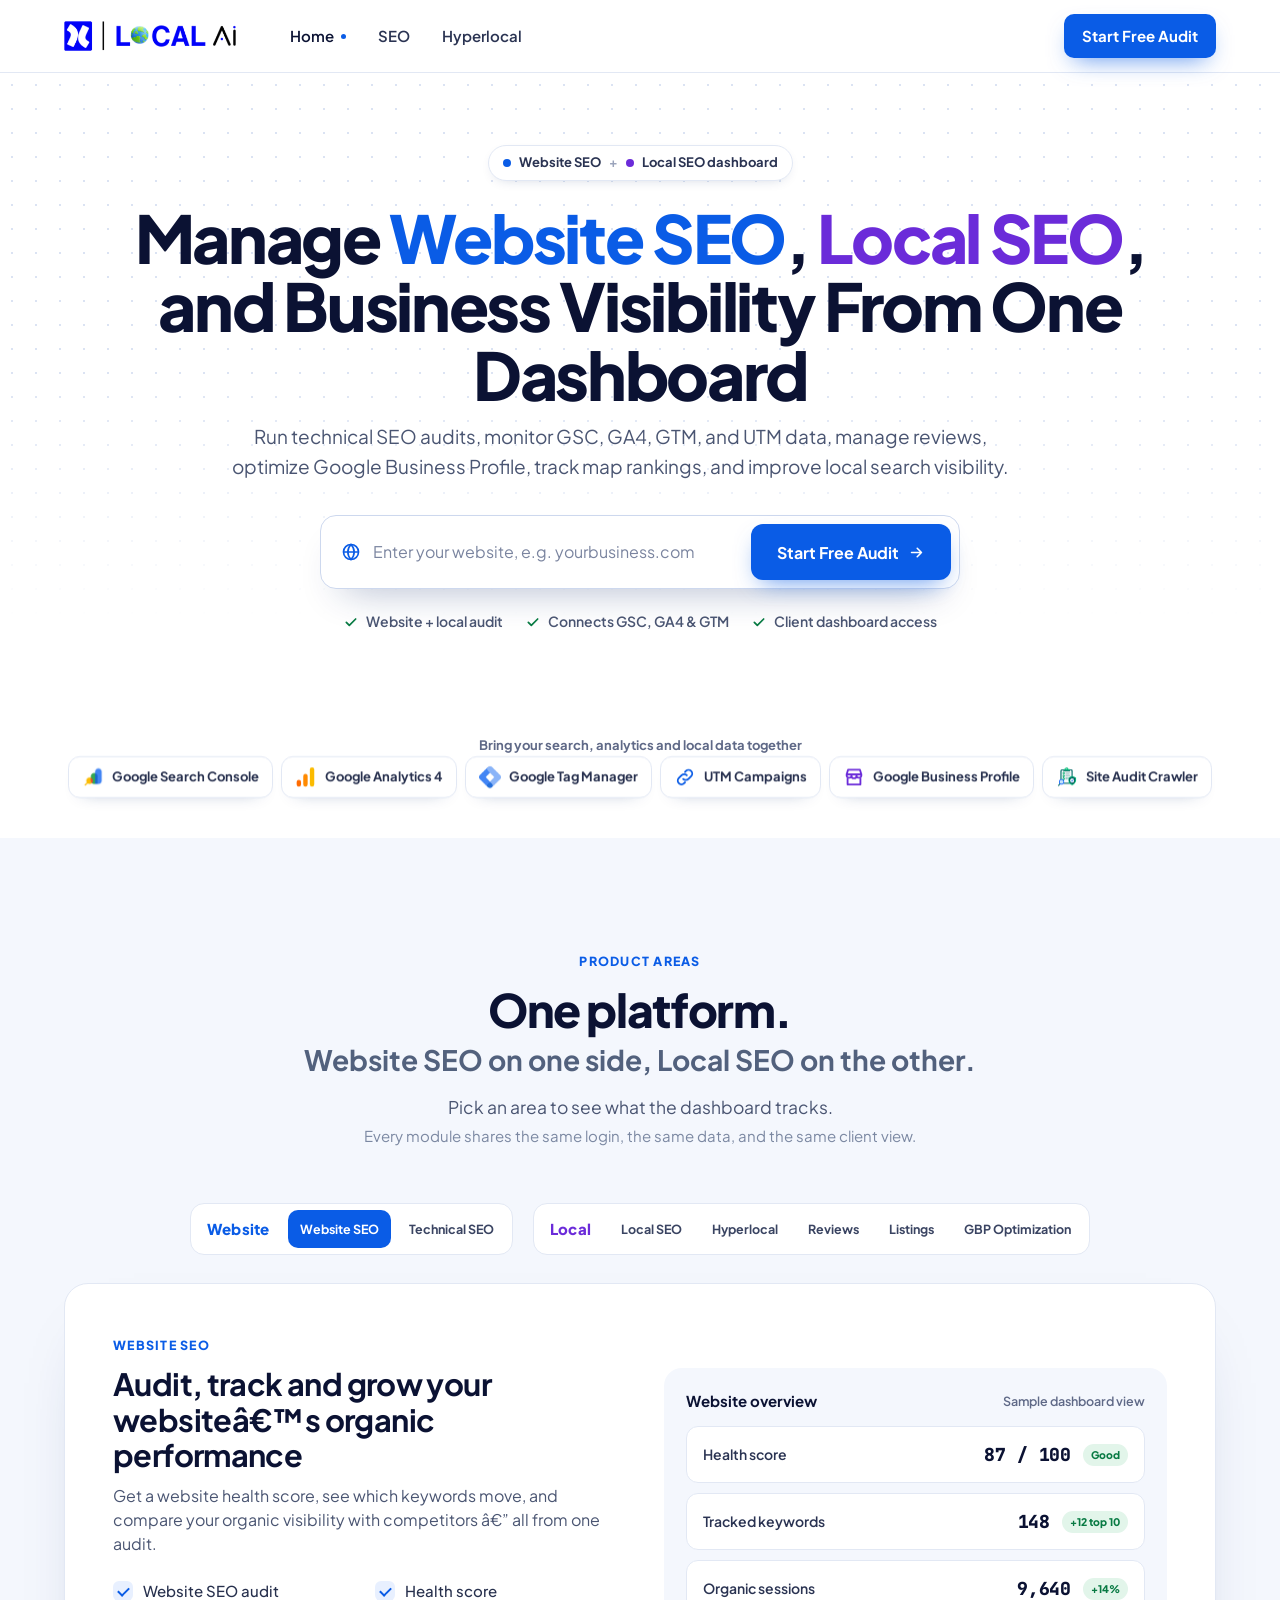
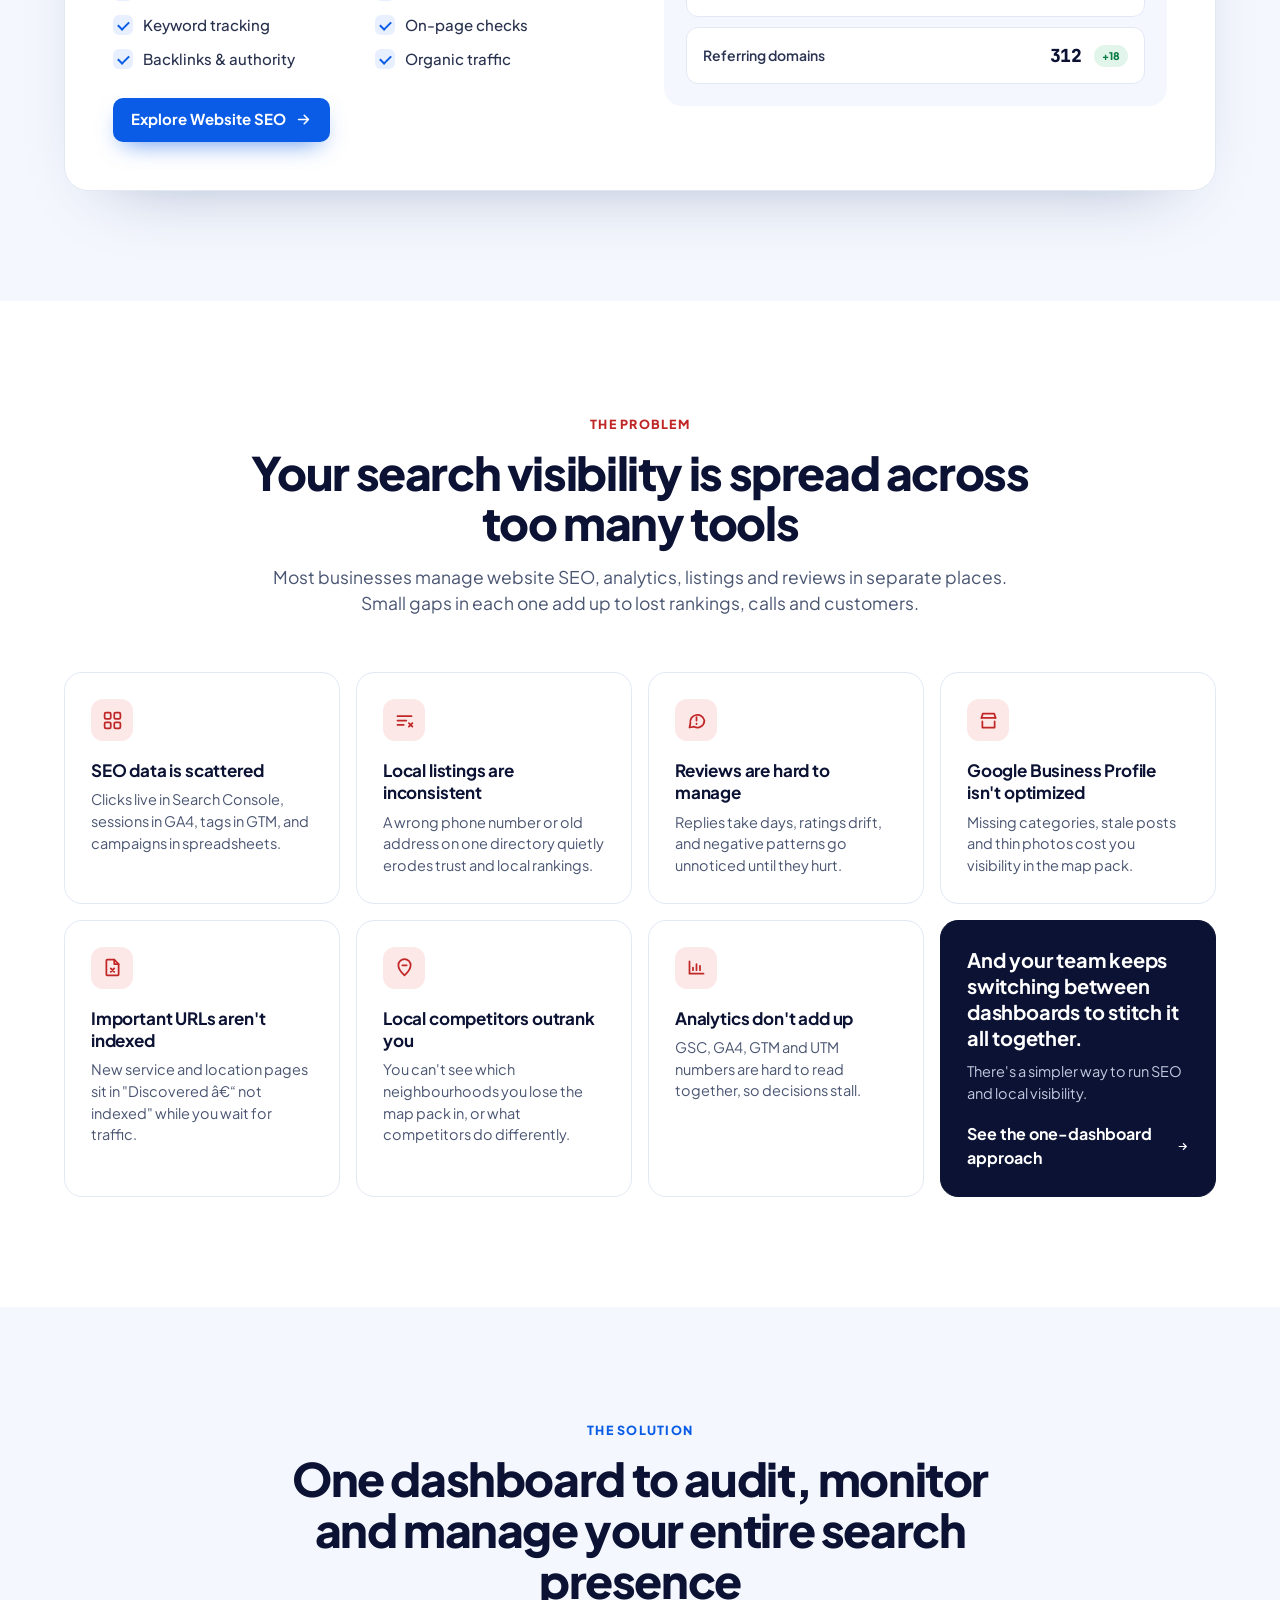
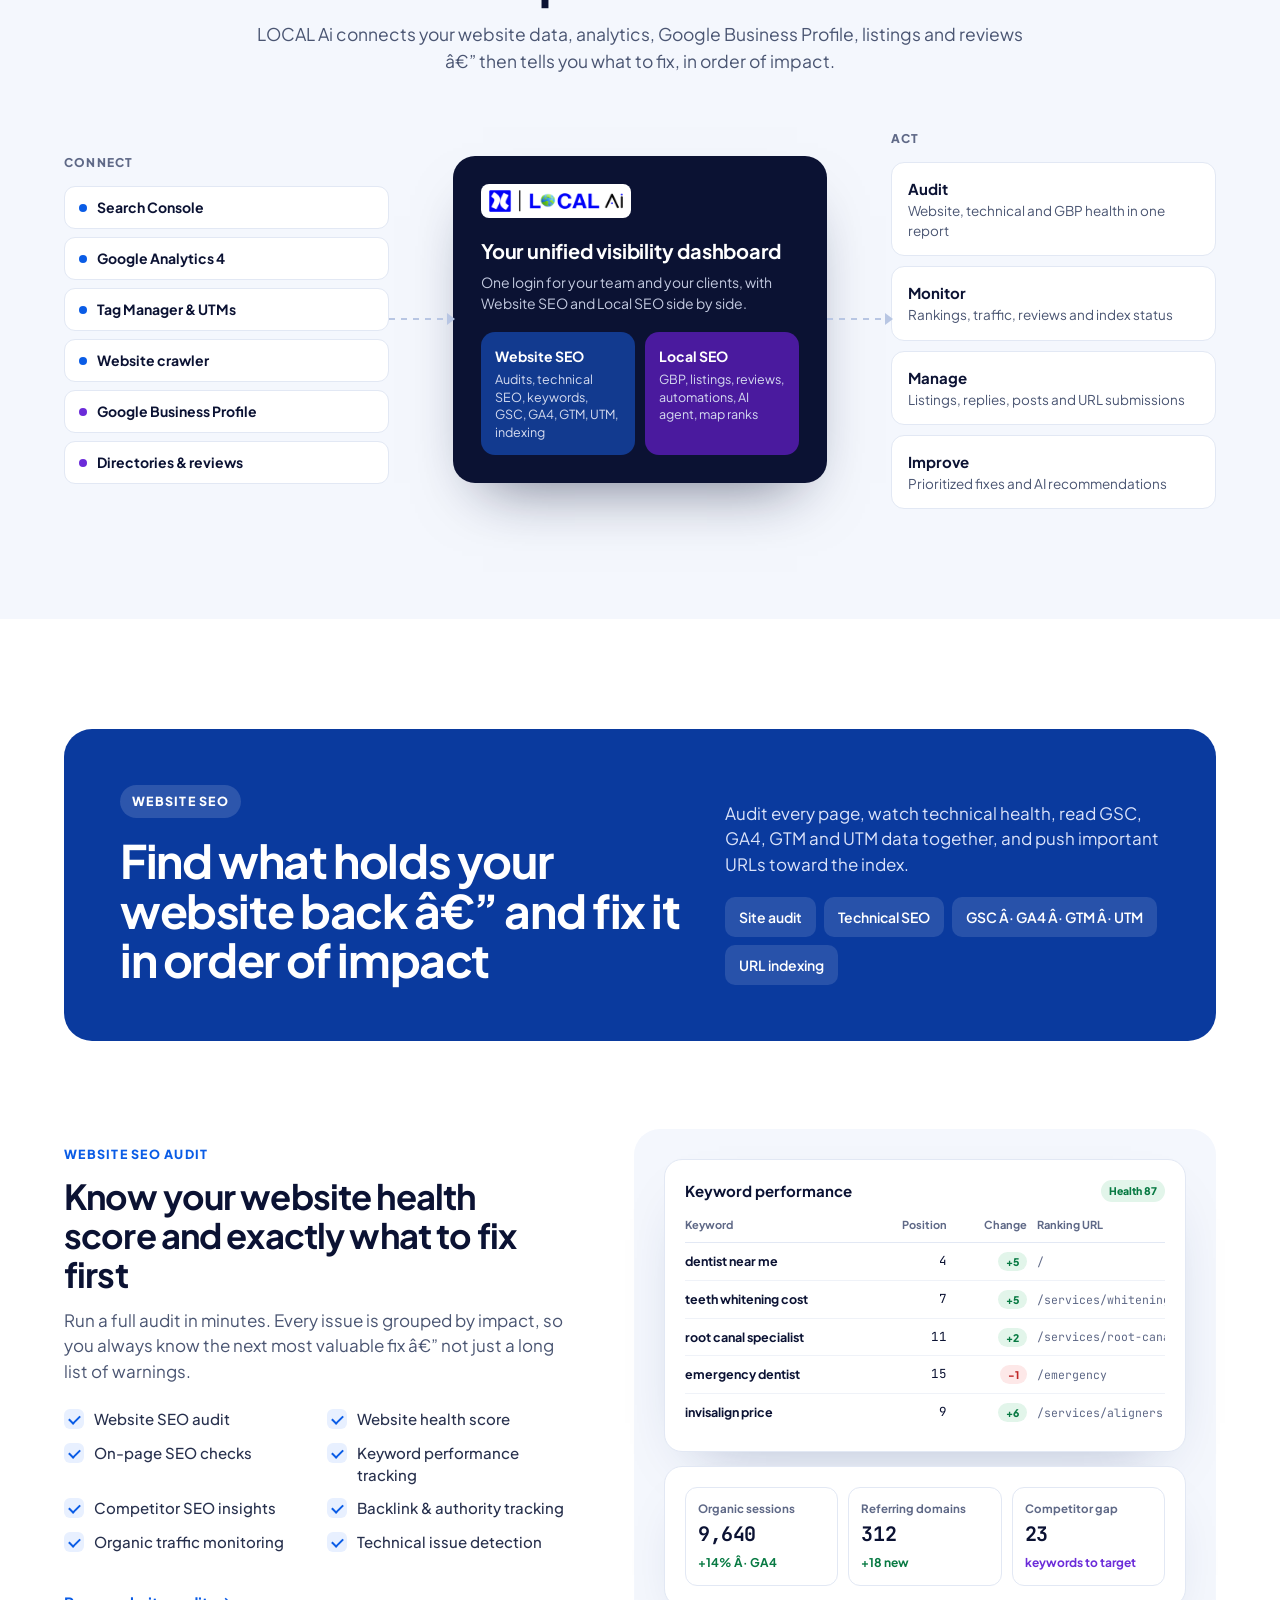
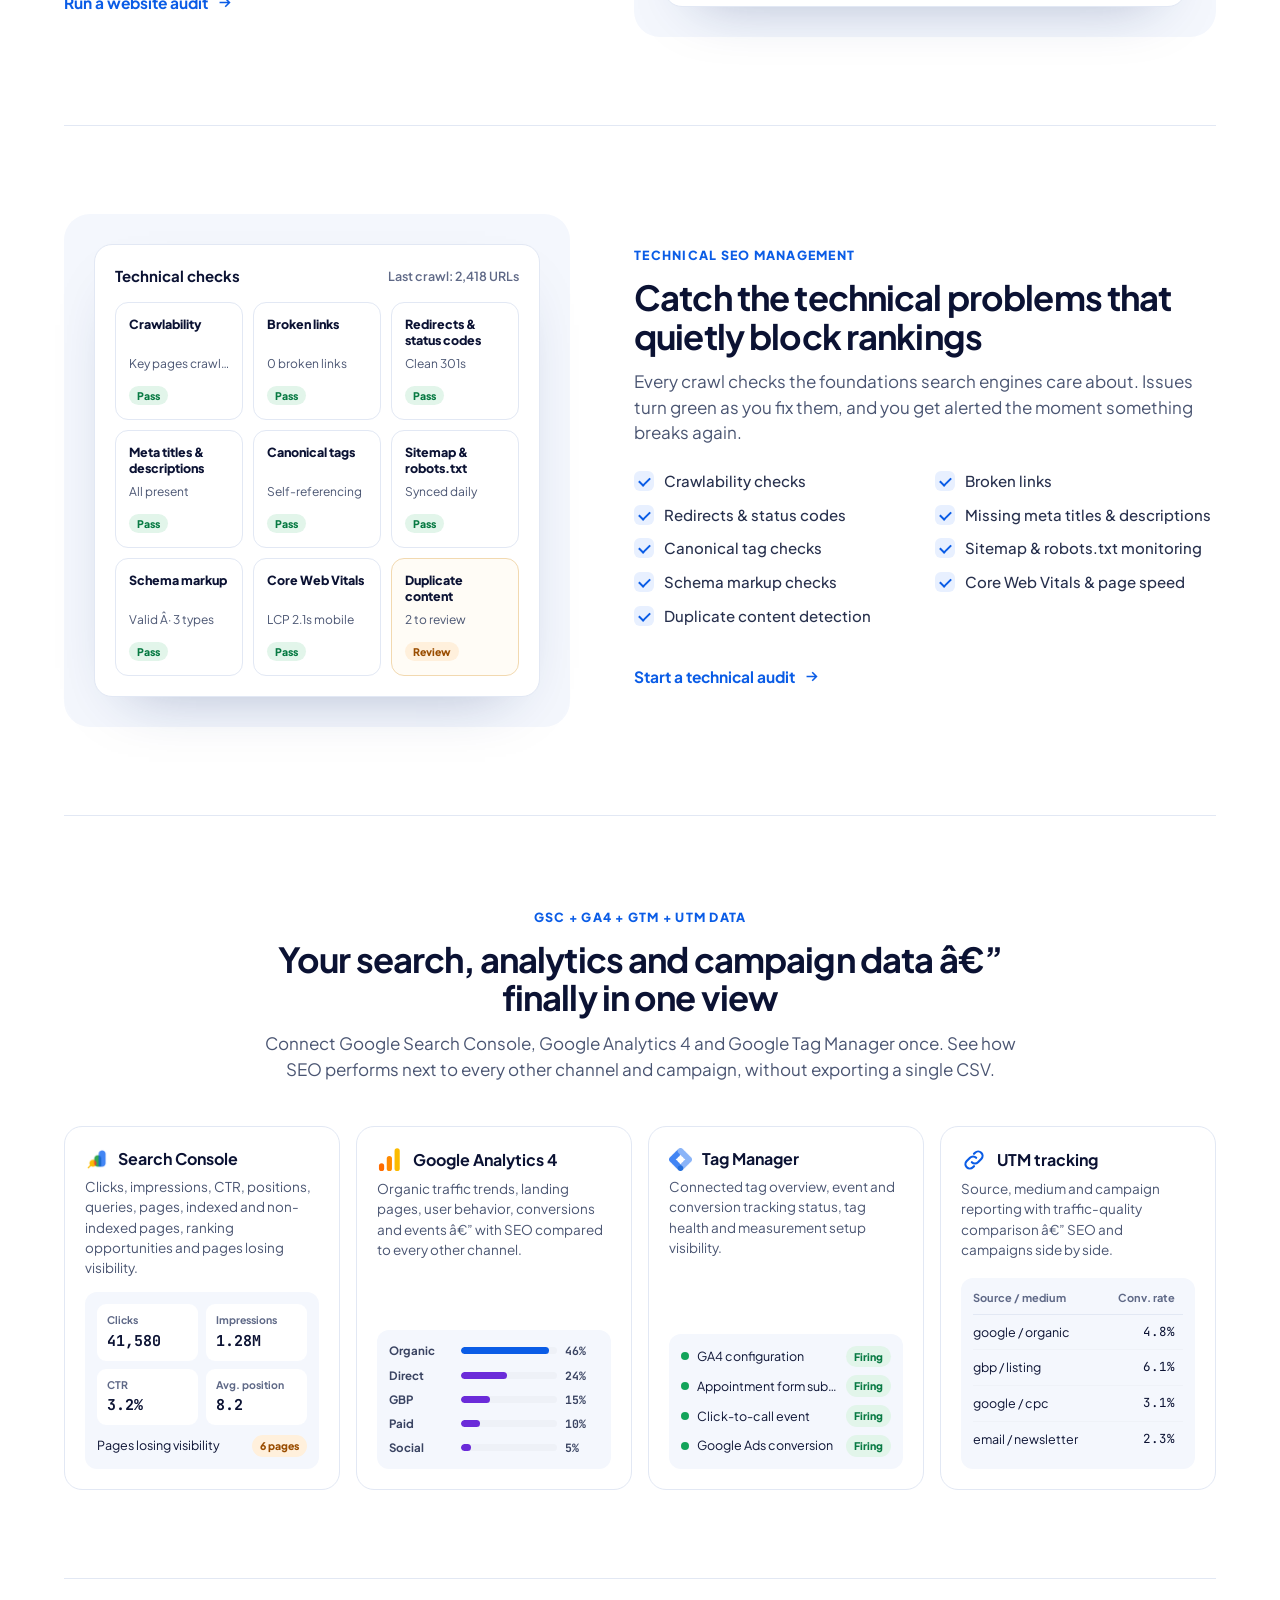
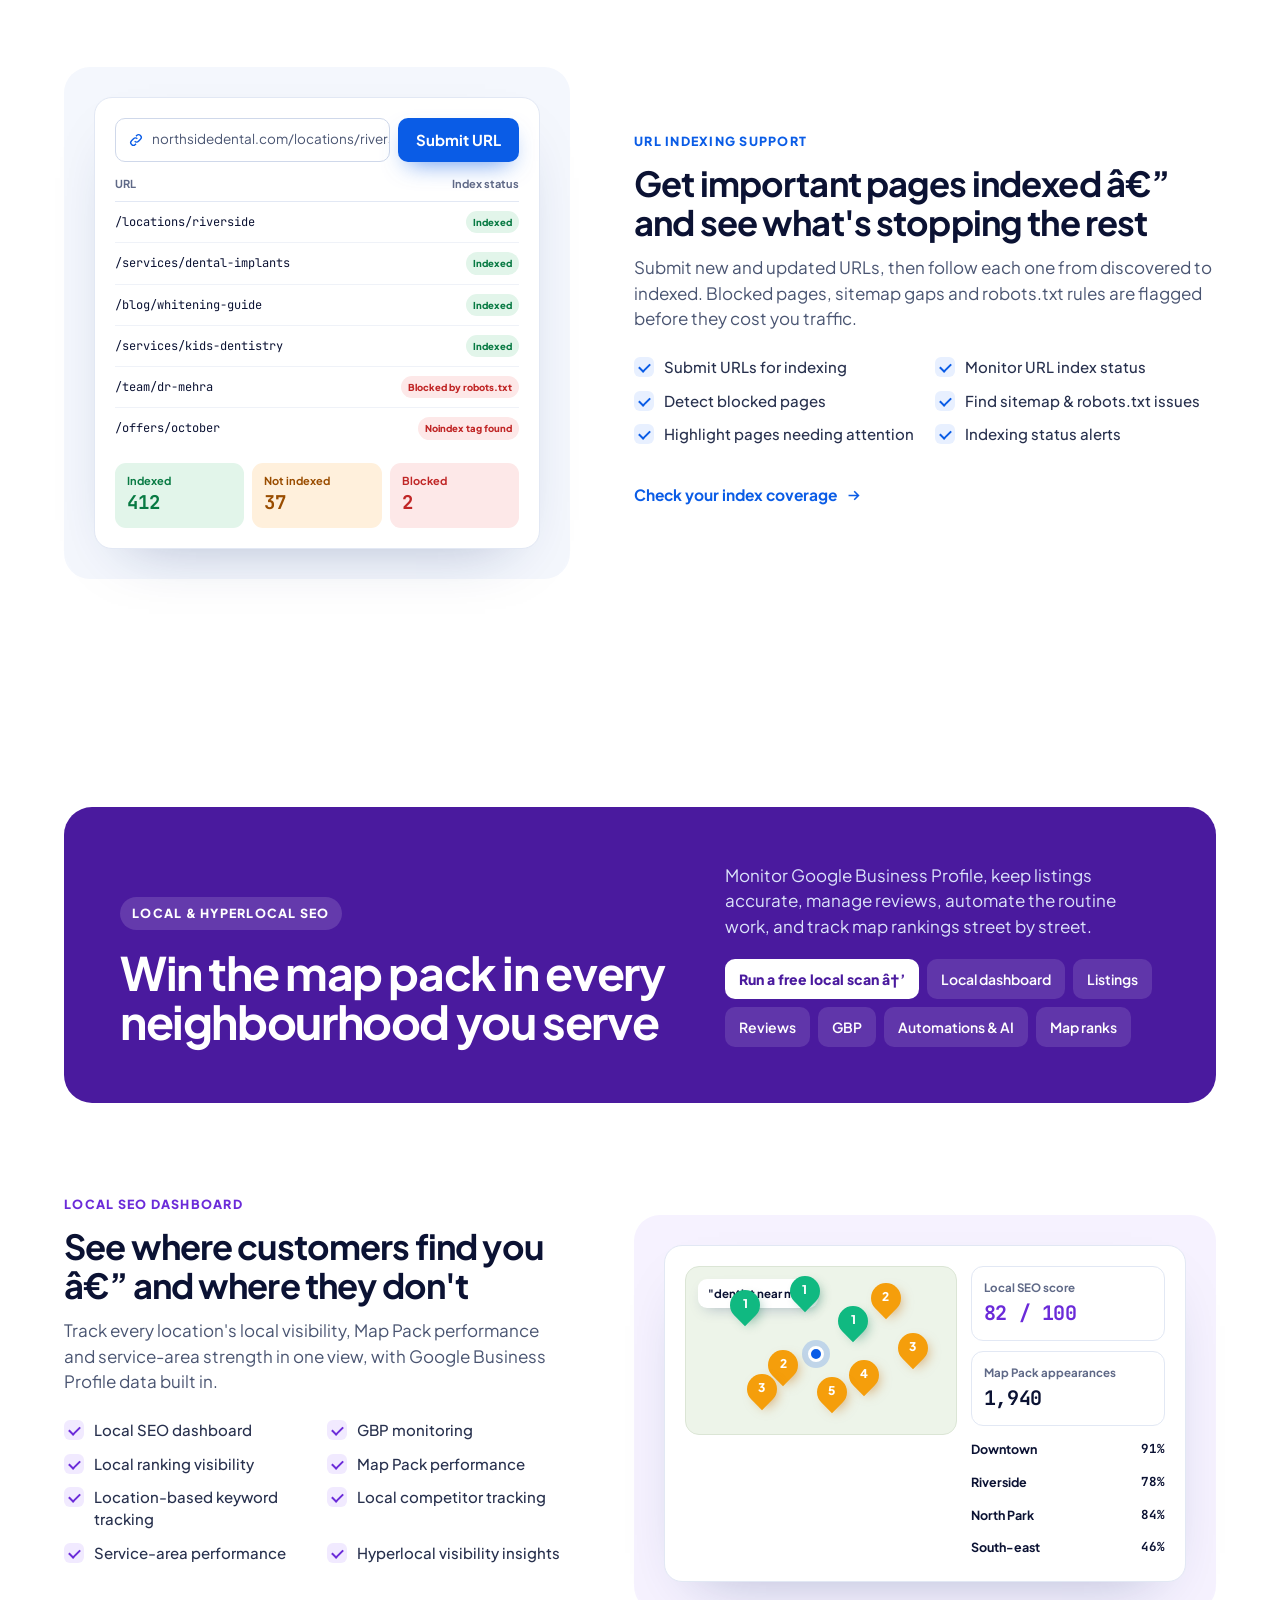
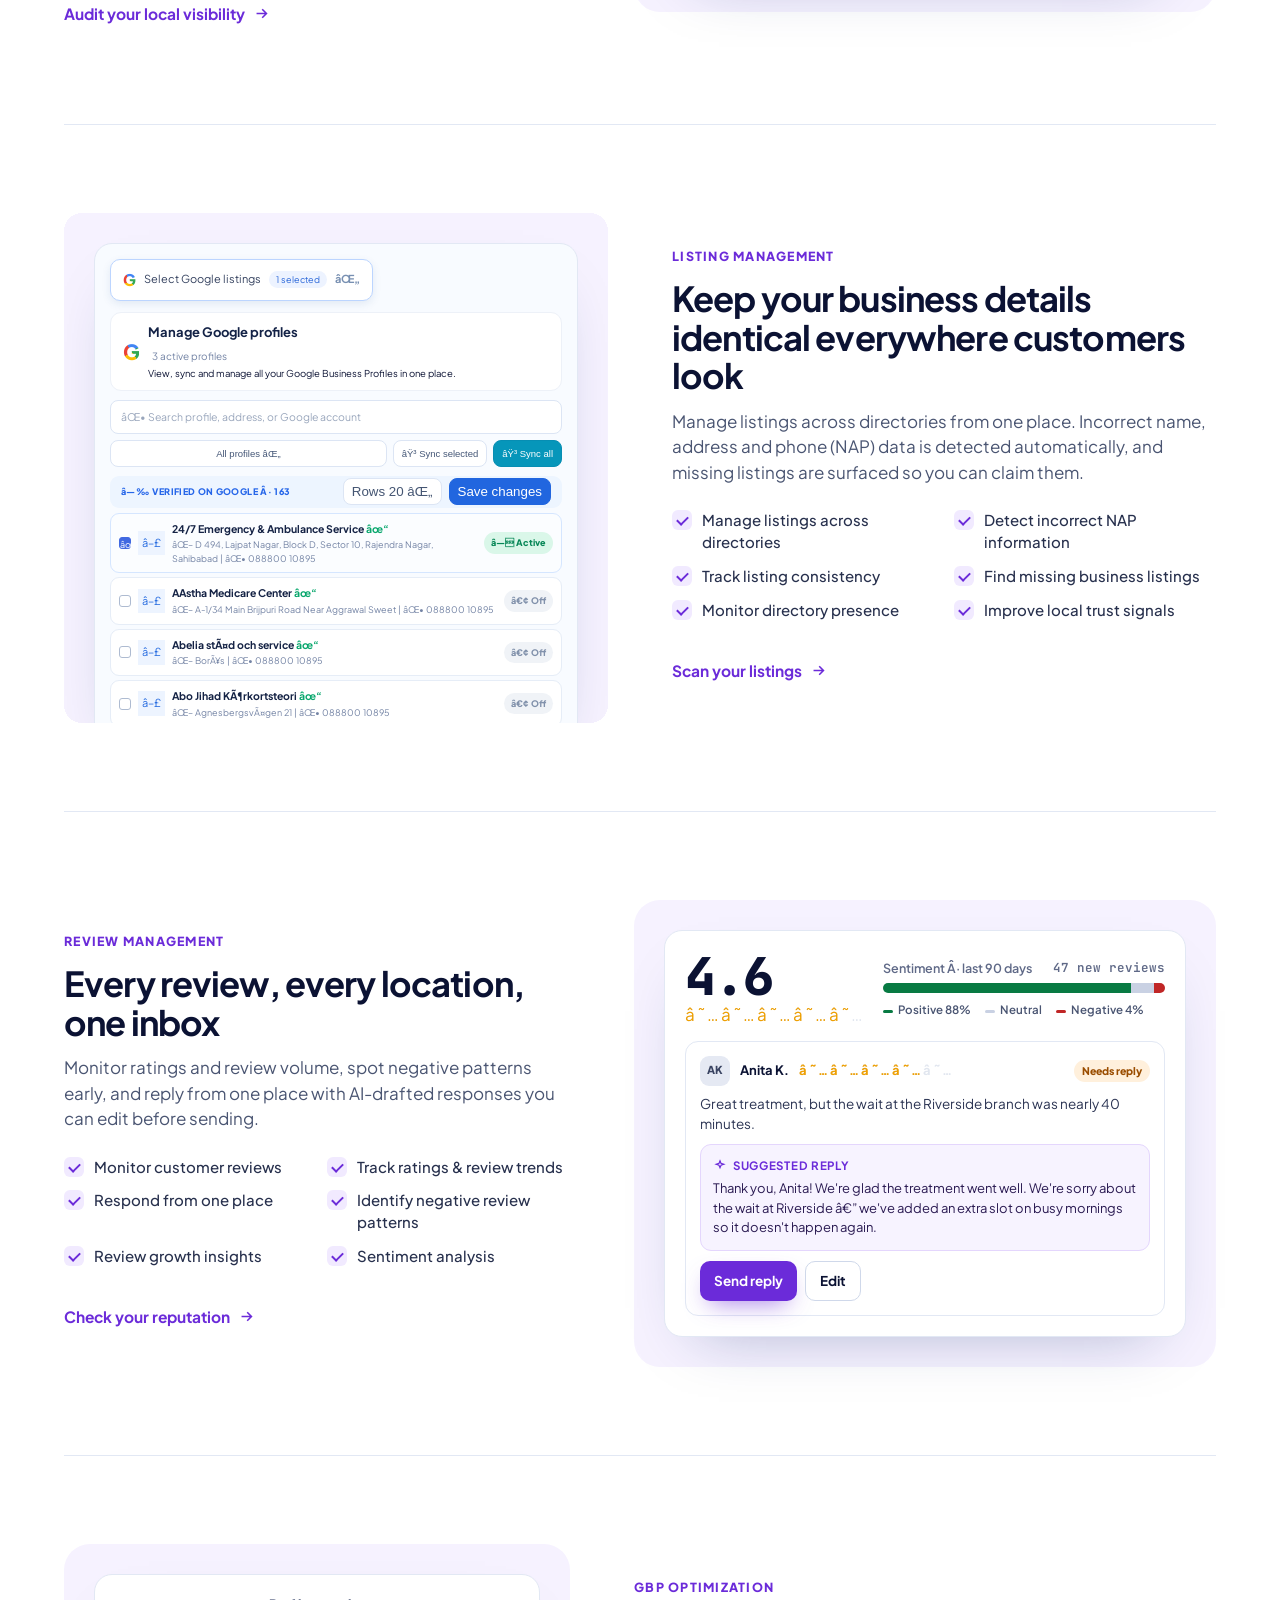
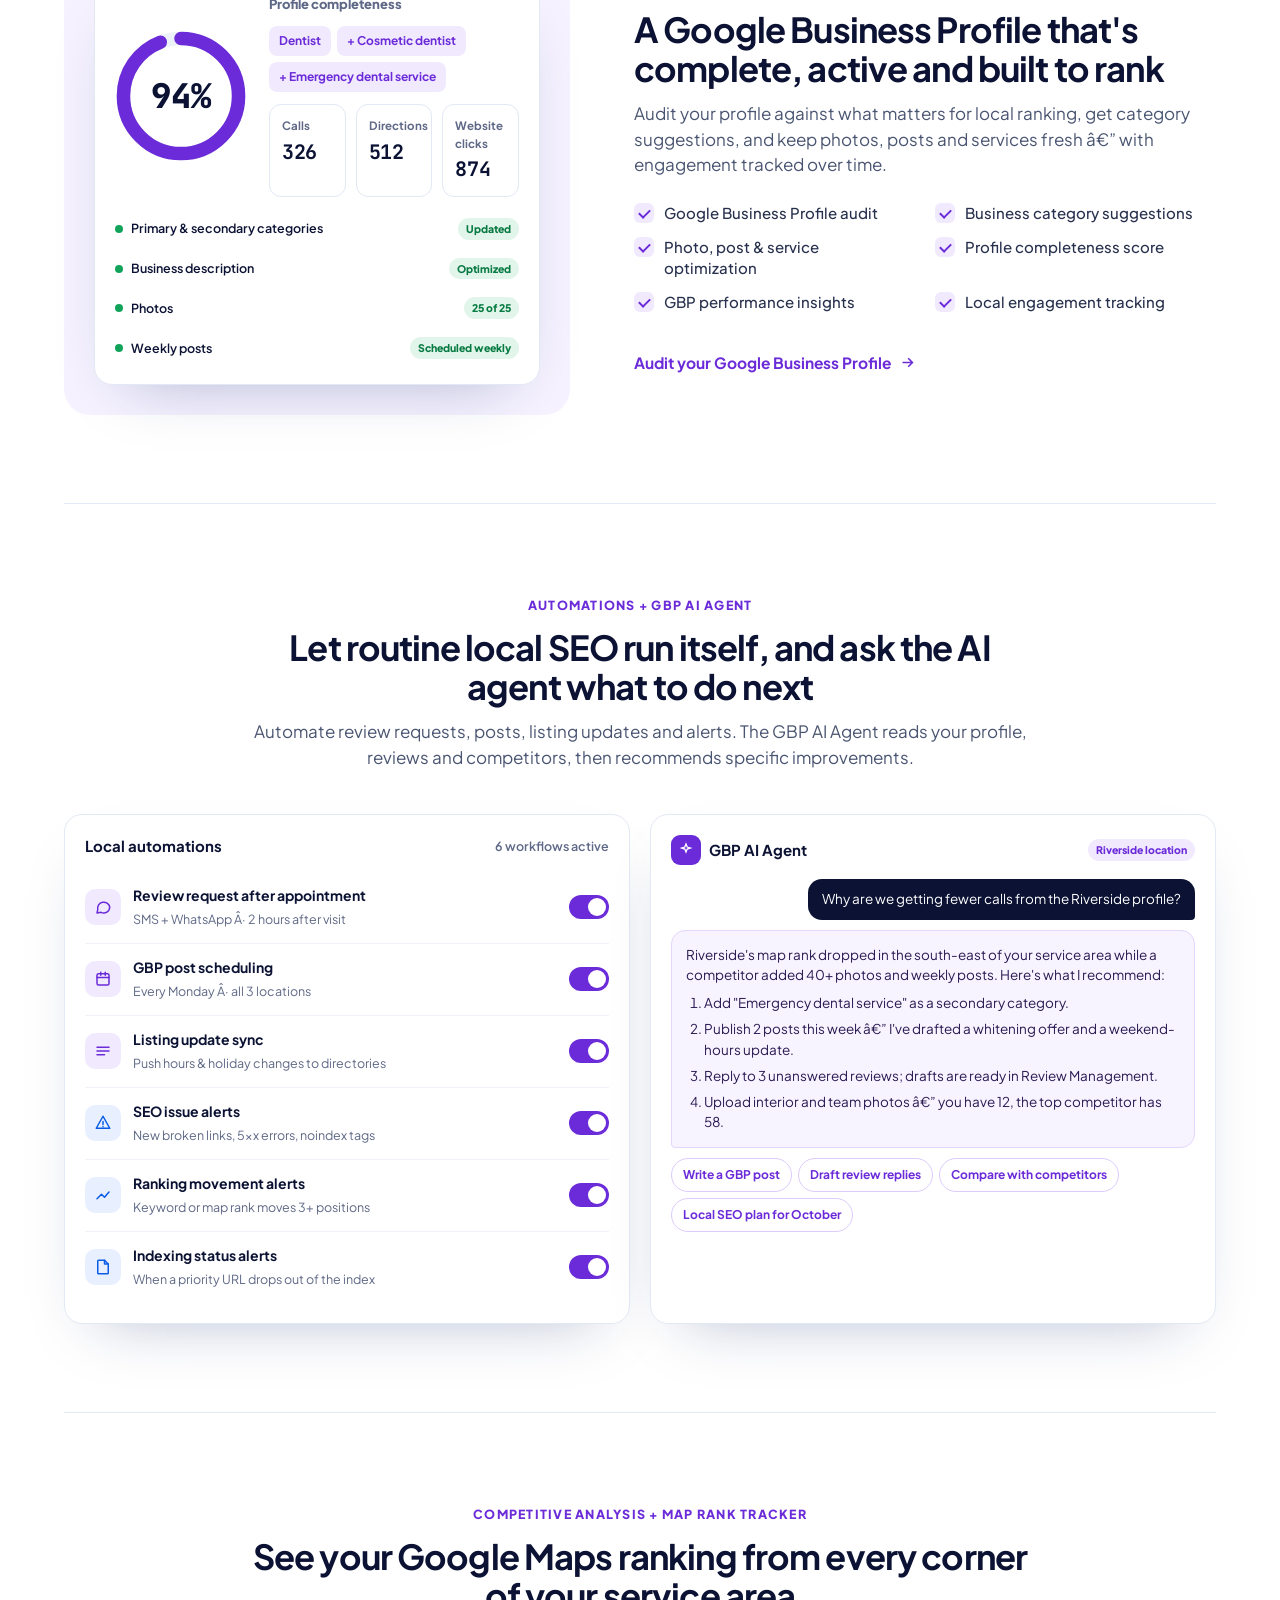
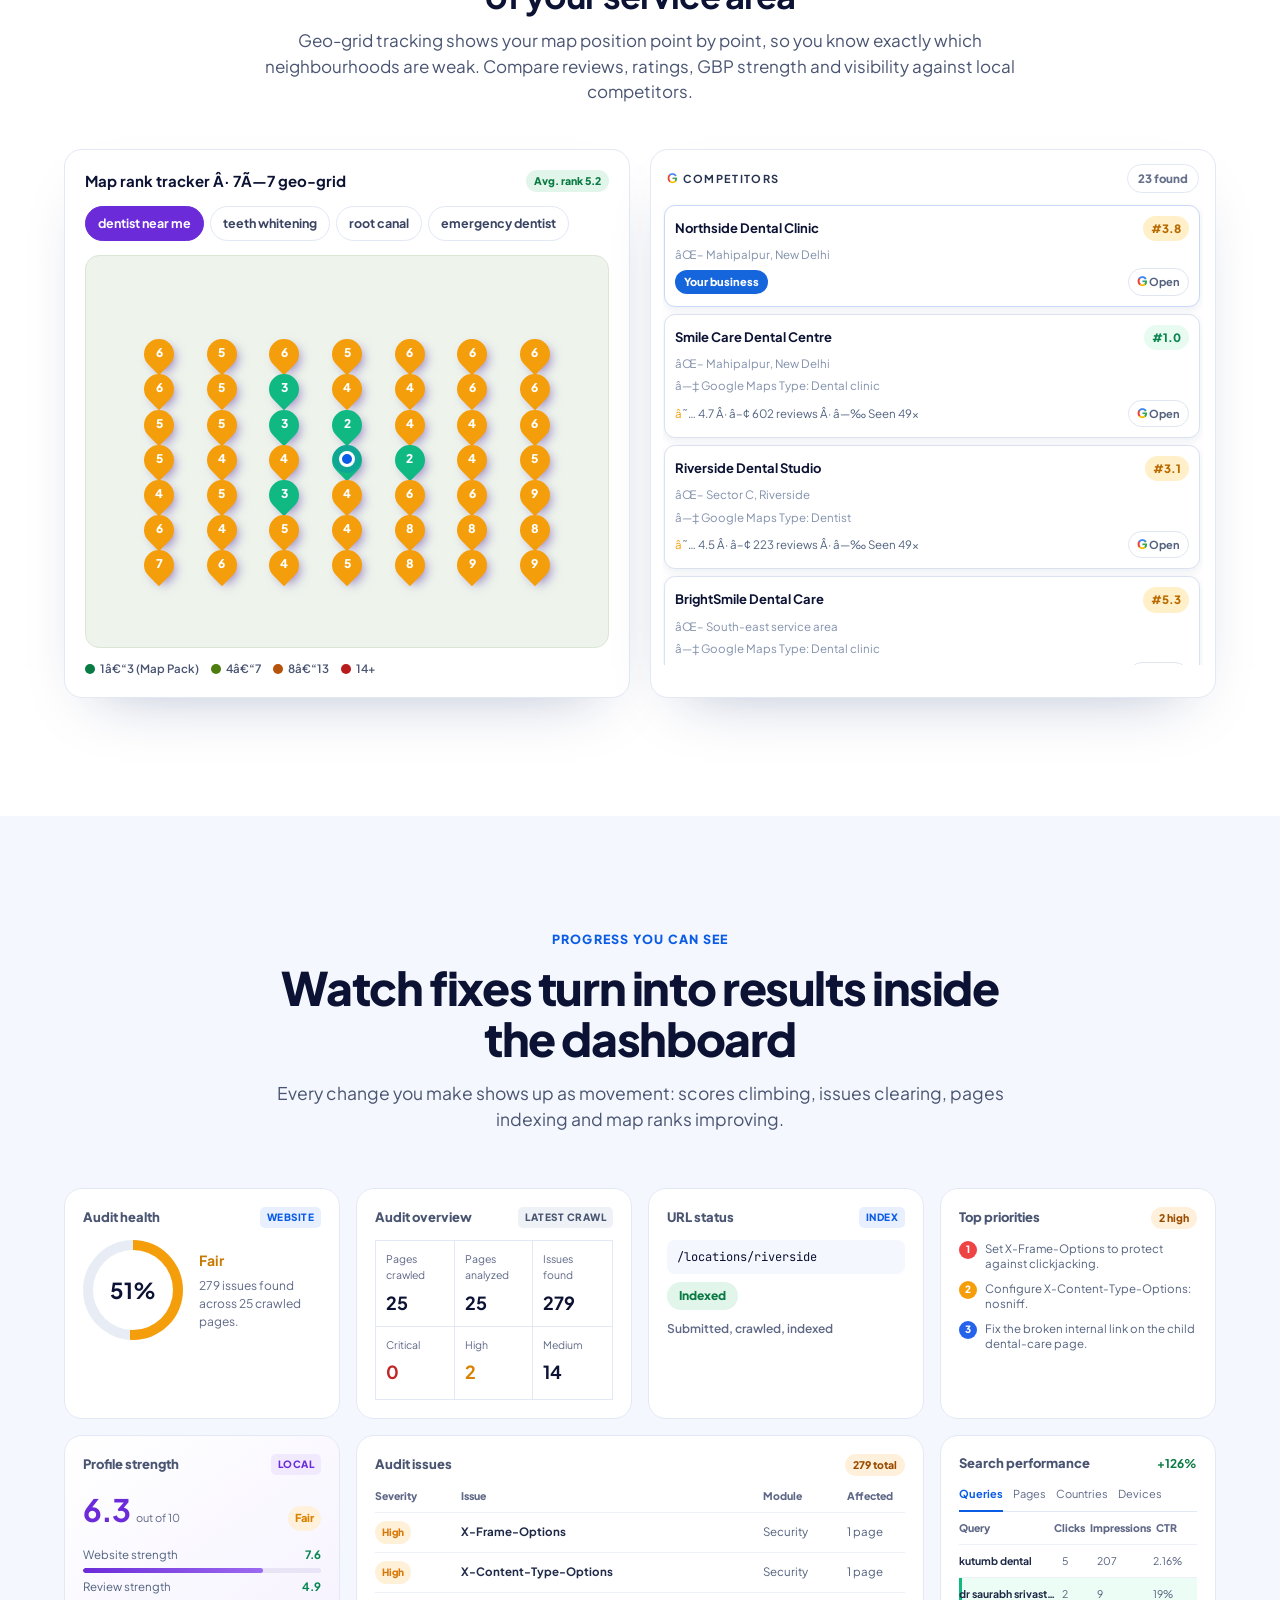
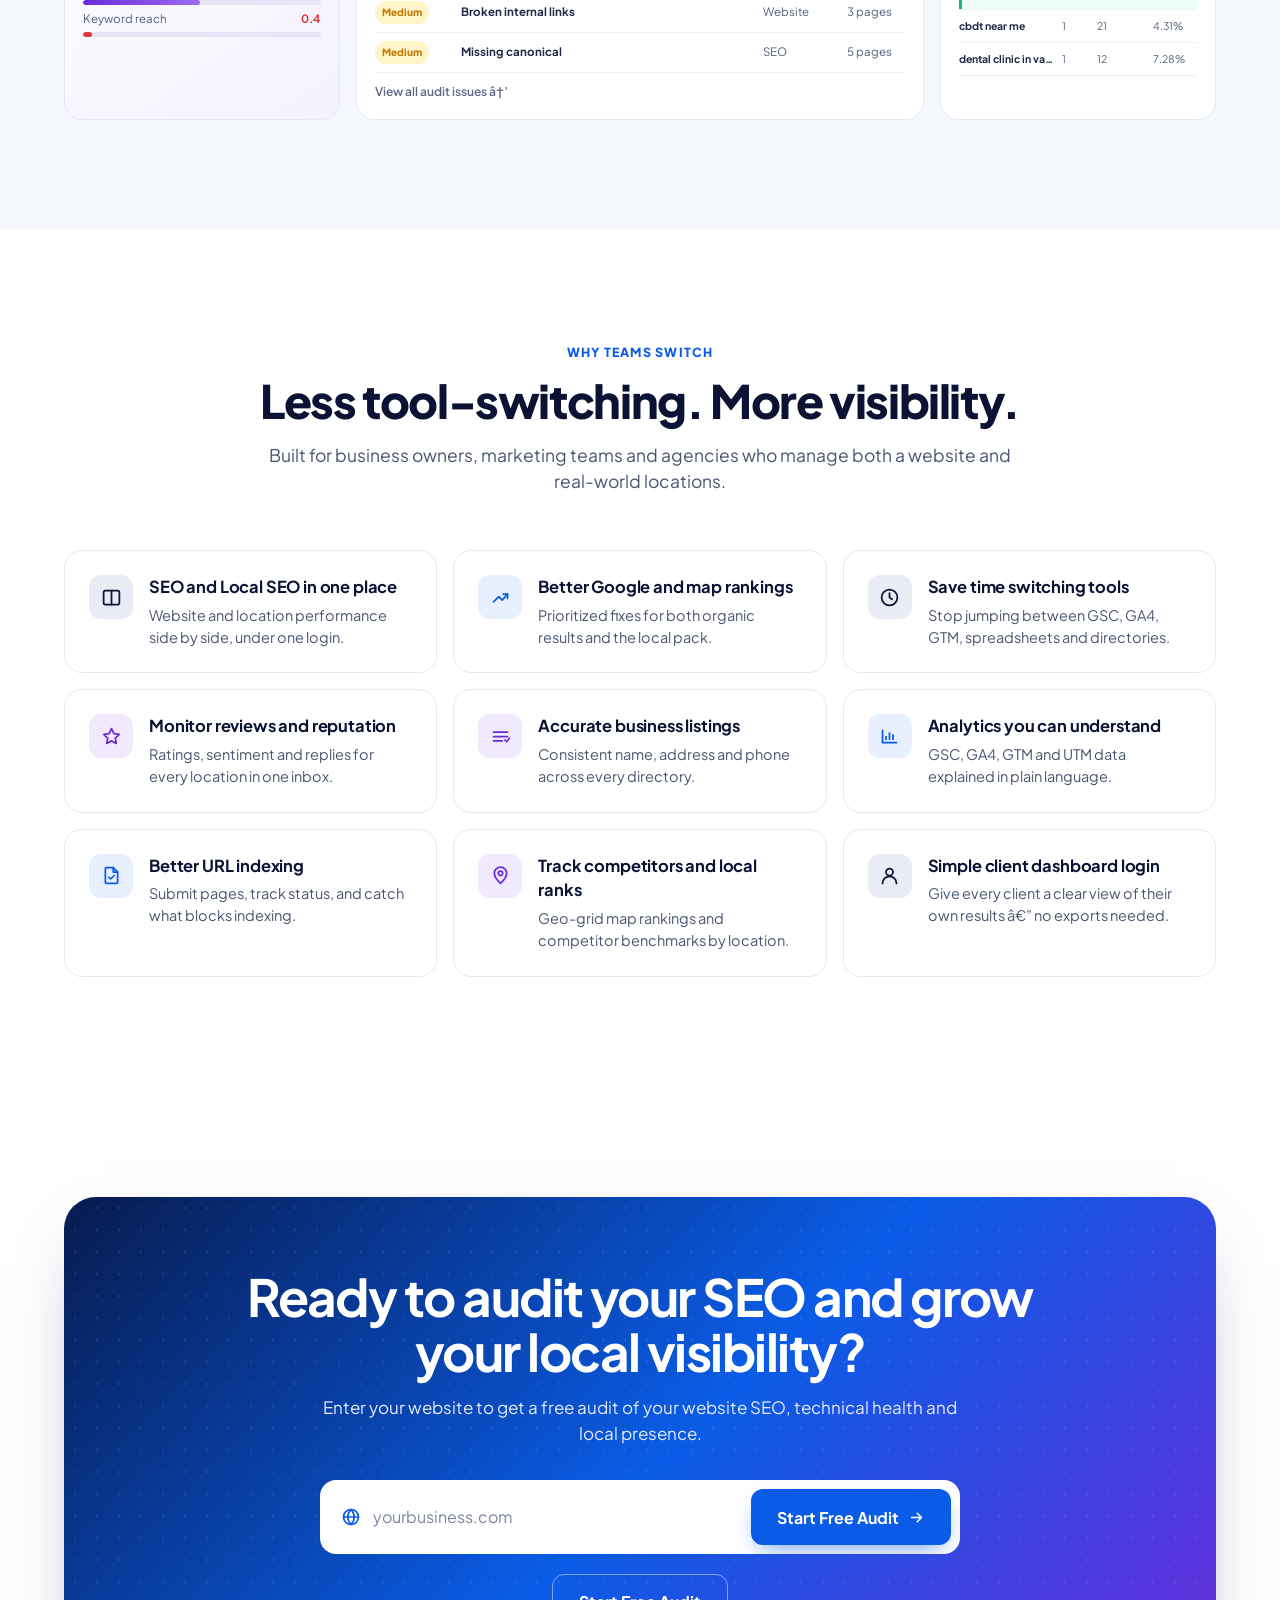
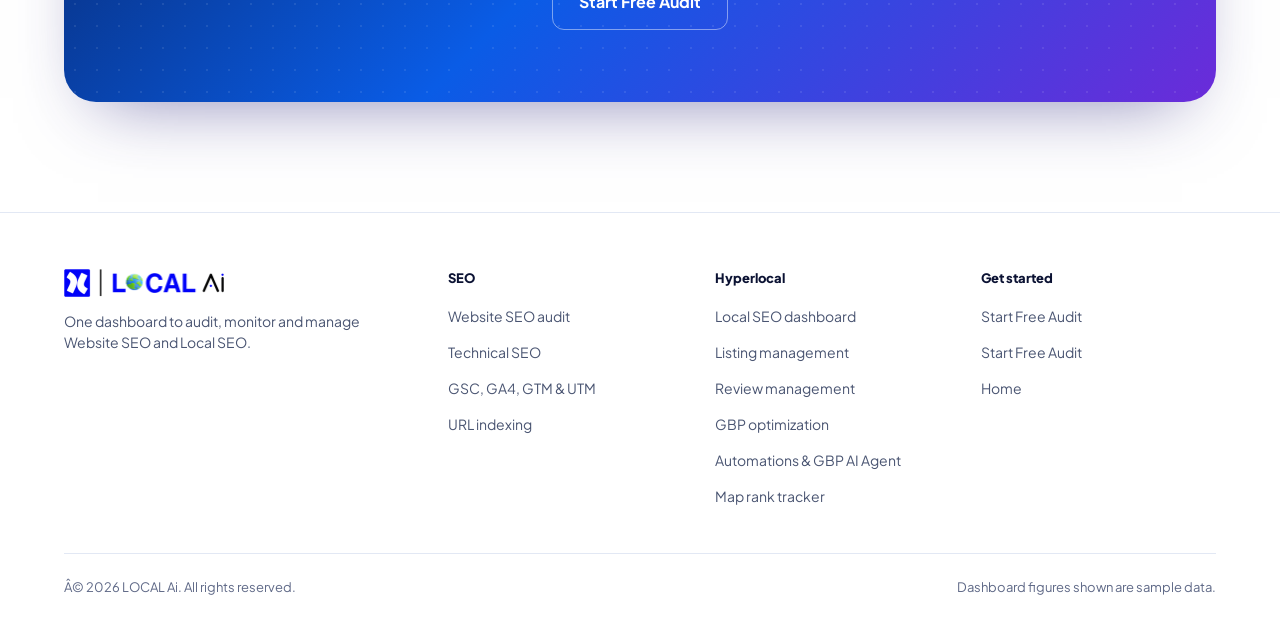
==== index.html @ fd0223b7 "Add Start Free Audit dashboard chooser" ====
<!doctype html>
<html lang="en">
<head>
<meta charset="utf-8">
<meta name="viewport" content="width=device-width, initial-scale=1">
<title>LOCAL Ai â€” Website SEO and Local SEO Dashboard</title>
<link rel="icon" href="assets/local-ai-logo.png">
<link rel="preconnect" href="https://fonts.googleapis.com">
<link rel="stylesheet" href="https://fonts.googleapis.com/css2?family=Plus+Jakarta+Sans:wght@400;500;600;700;800&amp;family=JetBrains+Mono:wght@500;700&amp;display=swap">
<link rel="stylesheet" href="assets/css/index.css">
</head>
<body>
<div id="app"></div>
<noscript>Please enable JavaScript to view this page.</noscript>
<script src="assets/vendor/htm-preact-standalone.umd.js"></script>
<script>
(function () {
  var html = htmPreact.html, render = htmPreact.render;
  class DCLogic extends htmPreact.Component {
    render() { return template(this.renderVals()); }
  }
  function template(v) {
    return html`

<div class="lp">


<header class="hdr">
<div class="wrap nav">
<a href="#home" class="brand" aria-label="LOCAL Ai home"><img src="assets/local-ai-logo.png" alt="LOCAL Ai" width="172" height="29" /></a>
<nav class="links" aria-label="Primary">
<a href="#home" class="nl on">Home</a>
<a href="#seo" class="nl">SEO</a>
<a href="local-seo.html" class="nl">Hyperlocal</a>
</nav>
<div class="act">

<a href="#audit" class="btn pri">Start Free Audit</a>
</div>
</div>
</header>


<section id="home" class="hero">
<div class="wrap">
<div class="htop">
<span class="eyebrow"><span class="d b"></span>Website SEO<span style="color: #9aa3bb">+</span><span class="d p"></span>Local SEO dashboard</span>
<h1>Manage <span class="tb">Website SEO</span>, <span class="tp">Local SEO</span>, and Business Visibility From One Dashboard</h1>
<p class="sub">Run technical SEO audits, monitor GSC, GA4, GTM, and UTM data, manage reviews,<br />optimize Google Business Profile, track map rankings, and improve local search visibility.</p>
<form id="audit" class="audit" onSubmit=${v.submitAudit}>
<label class="field"><svg viewBox="0 0 24 24" aria-hidden="true"><circle cx="12" cy="12" r="9"></circle><path d="M3 12h18M12 3c2.5 2.6 3.8 5.6 3.8 9s-1.3 6.4-3.8 9c-2.5-2.6-3.8-5.6-3.8-9S9.5 5.6 12 3z"></path></svg><span class="sr">Your website URL</span><input type="text" inputmode="url" autocomplete="url" placeholder="Enter your website, e.g. yourbusiness.com" value=${v.url} onInput=${v.onUrl} /></label>
<button type="submit" class="btn pri lg">Start Free Audit<svg viewBox="0 0 24 24" aria-hidden="true"><path d="M5 12h14M13 6l6 6-6 6"></path></svg></button>
</form>
${v.hasMsg ? html`<p class="msg ${v.msgCls}" role="status">${v.msg}</p>` : null}
<div class="hsec">

<span class="tick"><svg viewBox="0 0 24 24" aria-hidden="true"><path d="M5 12.5l4.5 4.5L19 7.5"></path></svg>Website + local audit</span>
<span class="tick"><svg viewBox="0 0 24 24" aria-hidden="true"><path d="M5 12.5l4.5 4.5L19 7.5"></path></svg>Connects GSC, GA4 & GTM</span>
<span class="tick"><svg viewBox="0 0 24 24" aria-hidden="true"><path d="M5 12.5l4.5 4.5L19 7.5"></path></svg>Client dashboard access</span>
</div>
</div>


</div>
</section>


<section class="strip" aria-label="Integrations">
<div class="wrap">
<p class="stlbl">Bring your search, analytics and local data together</p>
<div class="logos">
<span class="lg-i"><img class="source-icon gsc-icon" src="assets/gsc-icon.png" alt="" aria-hidden="true" />Google Search Console</span>
<span class="lg-i"><svg viewBox="0 0 40 40" aria-hidden="true"><rect x="3" y="25" width="8" height="12" rx="4" fill="#ff6b00"></rect><rect x="15" y="14" width="8" height="23" rx="4" fill="#ff8a00"></rect><rect x="27" y="2" width="8" height="35" rx="4" fill="#fbbb00"></rect></svg>Google Analytics 4</span>
<span class="lg-i"><img class="source-icon gtm-source" src="assets/gtmlogo.jpg" alt="" aria-hidden="true" />Google Tag Manager</span>
<span class="lg-i"><svg viewBox="0 0 24 24" aria-hidden="true" style="stroke: #0a5ce6; fill: none; stroke-width: 2; stroke-linecap: round"><path d="M10 14a4 4 0 005.7 0l3-3a4 4 0 00-5.7-5.7l-1 1"></path><path d="M14 10a4 4 0 00-5.7 0l-3 3a4 4 0 005.7 5.7l1-1"></path></svg>UTM Campaigns</span>
<span class="lg-i"><svg viewBox="0 0 24 24" aria-hidden="true" style="stroke: #6b2bd9; fill: none; stroke-width: 2; stroke-linejoin: round"><path d="M4 9l1.5-5h13L20 9"></path><path d="M4 9h16v1.5a2.7 2.7 0 01-5.3 0 2.7 2.7 0 01-5.4 0A2.7 2.7 0 014 10.5z"></path><path d="M5 13v7h14v-7"></path></svg>Google Business Profile</span>
<span class="lg-i"><img class="source-icon audit-source" src="assets/internal-audit-icon.png" alt="" aria-hidden="true" />Site Audit Crawler</span>
</div>
</div>
</section>


<section class="sec alt" id="product">
<div class="wrap">
<div class="sh rv">
<span class="kick">Product areas</span>
<h2>One platform.</h2>
<h3>Website SEO on one side, Local SEO on the other.</h3>
<p>Pick an area to see what the dashboard tracks.</p>
<p class="platform-note">Every module shares the same login, the same data, and the same client view.</p>
</div>
<div class="tabs" role="tablist" aria-label="Product categories">
<div class="tgroup"><span class="tgl b">Website</span>${(v.tabsWeb || []).map((tb, $index) => html`<button type="button" role="tab" aria-selected=${tb.sel} class="tab ${tb.cls}" onClick=${tb.pick}>${tb.label}</button>`)}</div>
<div class="tgroup"><span class="tgl p">Local</span>${(v.tabsLocal || []).map((tb, $index) => html`<button type="button" role="tab" aria-selected=${tb.sel} class="tab ${tb.cls}" onClick=${tb.pick}>${tb.label}</button>`)}</div>
</div>
<div class="tpanel" role="tabpanel">
<div>
<span class="fk ${v.cur.tone}">${v.cur.group}</span>
<h3>${v.cur.title}</h3>
<p>${v.cur.desc}</p>
<ul class="fl ${v.cur.tone}">${(v.cur.bullets || []).map((bl, $index) => html`<li>${bl}</li>`)}</ul>
<a href=${v.cur.href} class="btn ${v.cur.btn}">${v.cur.cta}<svg viewBox="0 0 24 24" aria-hidden="true"><path d="M5 12h14M13 6l6 6-6 6"></path></svg></a>
</div>
<div class="tcard ${v.cur.tone}">
<div class="vh"><b>${v.cur.cardTitle}</b><small>Sample dashboard view</small></div>
${(v.cur.rows || []).map((r, $index) => html`<div class="trow"><span class="lbl">${r.label}</span><span class="val mono">${r.val}</span><span class="st ${r.cls}">${r.badge}</span></div>`)}
</div>
</div>
</div>
</section>


<section class="sec" id="problems">
<div class="wrap">
<div class="sh rv">
<span class="kick r">The problem</span>
<h2>Your search visibility is spread across too many tools</h2>
<p>Most businesses manage website SEO, analytics, listings and reviews in separate places. Small gaps in each one add up to lost rankings, calls and customers.</p>
</div>
<div class="pgrid">
<div class="pc rv"><div class="pi"><svg viewBox="0 0 24 24"><rect x="3" y="3" width="7" height="7" rx="1.5"></rect><rect x="14" y="3" width="7" height="7" rx="1.5"></rect><rect x="3" y="14" width="7" height="7" rx="1.5"></rect><rect x="14" y="14" width="7" height="7" rx="1.5"></rect></svg></div><h4>SEO data is scattered</h4><p>Clicks live in Search Console, sessions in GA4, tags in GTM, and campaigns in spreadsheets.</p></div>
<div class="pc rv"><div class="pi"><svg viewBox="0 0 24 24"><path d="M4 7h16M4 12h10M4 17h7"></path><path d="M17 15l4 4M21 15l-4 4"></path></svg></div><h4>Local listings are inconsistent</h4><p>A wrong phone number or old address on one directory quietly erodes trust and local rankings.</p></div>
<div class="pc rv"><div class="pi"><svg viewBox="0 0 24 24"><path d="M21 12a8 8 0 01-11.6 7.1L4 20l1-4.6A8 8 0 1121 12z"></path><path d="M12 8v4M12 15.5v.5"></path></svg></div><h4>Reviews are hard to manage</h4><p>Replies take days, ratings drift, and negative patterns go unnoticed until they hurt.</p></div>
<div class="pc rv"><div class="pi"><svg viewBox="0 0 24 24"><path d="M4 9l1.5-5h13L20 9"></path><path d="M5 13v7h14v-7"></path><path d="M4 9h16"></path></svg></div><h4>Google Business Profile isn't optimized</h4><p>Missing categories, stale posts and thin photos cost you visibility in the map pack.</p></div>
<div class="pc rv"><div class="pi"><svg viewBox="0 0 24 24"><path d="M14 3H6a1 1 0 00-1 1v16a1 1 0 001 1h12a1 1 0 001-1V8z"></path><path d="M14 3v5h5M10 13l4 4M14 13l-4 4"></path></svg></div><h4>Important URLs aren't indexed</h4><p>New service and location pages sit in "Discovered â€“ not indexed" while you wait for traffic.</p></div>
<div class="pc rv"><div class="pi"><svg viewBox="0 0 24 24"><path d="M12 21s-7-6.2-7-11.5A7 7 0 0119 9.5C19 14.8 12 21 12 21z"></path><path d="M9.5 9.5h5"></path></svg></div><h4>Local competitors outrank you</h4><p>You can't see which neighbourhoods you lose the map pack in, or what competitors do differently.</p></div>
<div class="pc rv"><div class="pi"><svg viewBox="0 0 24 24"><path d="M4 19V5M4 19h16"></path><path d="M8 15v-3M12 15V8M16 15v-5"></path></svg></div><h4>Analytics don't add up</h4><p>GSC, GA4, GTM and UTM numbers are hard to read together, so decisions stall.</p></div>
<div class="pc dark rv"><div><h4 style="font-size: 20px">And your team keeps switching between dashboards to stitch it all together.</h4><p style="margin-top: 10px">There's a simpler way to run SEO and local visibility.</p></div><a href="#solution">See the one-dashboard approach<svg viewBox="0 0 24 24" aria-hidden="true"><path d="M5 12h14M13 6l6 6-6 6"></path></svg></a></div>
</div>
</div>
</section>


<section class="sec alt" id="solution">
<div class="wrap">
<div class="sh rv">
<span class="kick">The solution</span>
<h2>One dashboard to audit, monitor and manage your entire search presence</h2>
<p>LOCAL Ai connects your website data, analytics, Google Business Profile, listings and reviews â€” then tells you what to fix, in order of impact.</p>
</div>
<div class="sol rv">
<div class="scol">
<h5>Connect</h5>
<div class="chips">
<span class="chip"><span class="cd" style="background: #0a5ce6"></span>Search Console</span>
<span class="chip"><span class="cd" style="background: #0a5ce6"></span>Google Analytics 4</span>
<span class="chip"><span class="cd" style="background: #0a5ce6"></span>Tag Manager & UTMs</span>
<span class="chip"><span class="cd" style="background: #0a5ce6"></span>Website crawler</span>
<span class="chip"><span class="cd" style="background: #6b2bd9"></span>Google Business Profile</span>
<span class="chip"><span class="cd" style="background: #6b2bd9"></span>Directories & reviews</span>
</div>
</div>
<div class="flow" aria-hidden="true"></div>
<div class="hub">
<img src="assets/local-ai-logo.png" alt="LOCAL Ai" width="150" height="26" />
<h4>Your unified visibility dashboard</h4>
<p>One login for your team and your clients, with Website SEO and Local SEO side by side.</p>
<div class="halves">
<div class="half b"><b>Website SEO</b><span>Audits, technical SEO, keywords, GSC, GA4, GTM, UTM, indexing</span></div>
<div class="half p"><b>Local SEO</b><span>GBP, listings, reviews, automations, AI agent, map ranks</span></div>
</div>
</div>
<div class="flow" aria-hidden="true"></div>
<div class="scol">
<h5>Act</h5>
<div class="outs">
<div class="out"><b>Audit</b><span>Website, technical and GBP health in one report</span></div>
<div class="out"><b>Monitor</b><span>Rankings, traffic, reviews and index status</span></div>
<div class="out"><b>Manage</b><span>Listings, replies, posts and URL submissions</span></div>
<div class="out"><b>Improve</b><span>Prioritized fixes and AI recommendations</span></div>
</div>
</div>
</div>
</div>
</section>


<section id="seo" class="zone">
<div class="wrap">
<div class="zh b rv">
<div>
<span class="ztag">Website SEO</span>
<h2>Find what holds your website back â€” and fix it in order of impact</h2>
</div>
<div>
<p>Audit every page, watch technical health, read GSC, GA4, GTM and UTM data together, and push important URLs toward the index.</p>
<div class="zjump"><a href="#website-audit">Site audit</a><a href="#technical">Technical SEO</a><a href="#analytics">GSC Â· GA4 Â· GTM Â· UTM</a><a href="#indexing">URL indexing</a></div>
</div>
</div>


<div class="feat" id="website-audit">
<div class="ft rv">
<span class="fk b">Website SEO audit</span>
<h3>Know your website health score and exactly what to fix first</h3>
<p>Run a full audit in minutes. Every issue is grouped by impact, so you always know the next most valuable fix â€” not just a long list of warnings.</p>
<ul class="fl">
<li>Website SEO audit</li><li>Website health score</li><li>On-page SEO checks</li><li>Keyword performance tracking</li><li>Competitor SEO insights</li><li>Backlink & authority tracking</li><li>Organic traffic monitoring</li><li>Technical issue detection</li>
</ul>
<a href="#audit" class="tl">Run a website audit<svg viewBox="0 0 24 24" aria-hidden="true"><path d="M5 12h14M13 6l6 6-6 6"></path></svg></a>
</div>
<div class="stage rv">
<div class="vc">
<div class="vh"><b>Keyword performance</b><span class="st ok">Health ${v.health}</span></div>
<div class="scroll">
<div class="gt kwg">
<div class="gr gth"><span>Keyword</span><span class="num">Position</span><span class="num">Change</span><span>Ranking URL</span></div>
${(v.kws || []).map((k, $index) => html`<div class="gr"><span style="font-weight: 700">${k.kw}</span><span class="num mono">${k.pos}</span><span class="num"><span class="st ${k.cls}">${k.chg}</span></span><span class="mono" style="color: #5f6987; font-size: 11.5px">${k.url}</span></div>`)}
</div>
</div>
</div>
<div class="vc">
<div class="minis">
<div class="mini"><small>Organic sessions</small><b class="mono">${v.orgSess}</b><span class="delta">+14% Â· GA4</span></div>
<div class="mini"><small>Referring domains</small><b class="mono">${v.refDom}</b><span class="delta">+18 new</span></div>
<div class="mini"><small>Competitor gap</small><b class="mono">23</b><span class="delta" style="color: #6b2bd9">keywords to target</span></div>
</div>
</div>
</div>
</div>


<div class="feat rev" id="technical">
<div class="ft rv">
<span class="fk b">Technical SEO management</span>
<h3>Catch the technical problems that quietly block rankings</h3>
<p>Every crawl checks the foundations search engines care about. Issues turn green as you fix them, and you get alerted the moment something breaks again.</p>
<ul class="fl">
<li>Crawlability checks</li><li>Broken links</li><li>Redirects & status codes</li><li>Missing meta titles & descriptions</li><li>Canonical tag checks</li><li>Sitemap & robots.txt monitoring</li><li>Schema markup checks</li><li>Core Web Vitals & page speed</li><li>Duplicate content detection</li>
</ul>
<a href="#audit" class="tl">Start a technical audit<svg viewBox="0 0 24 24" aria-hidden="true"><path d="M5 12h14M13 6l6 6-6 6"></path></svg></a>
</div>
<div class="stage rv">
<div class="vc">
<div class="vh"><b>Technical checks</b><small>Last crawl: 2,418 URLs</small></div>
<div class="tg">
${(v.tech || []).map((c, $index) => html`<div class="tc ${c.cls}"><div class="tn">${c.name}</div><div class="td">${c.detail}</div><span class="st ${c.cls}">${c.badge}</span></div>`)}
</div>
</div>
</div>
</div>


<div class="feat" id="analytics" style="display: block">
<div class="fh rv">
<span class="fk b">GSC + GA4 + GTM + UTM data</span>
<h3>Your search, analytics and campaign data â€” finally in one view</h3>
<p>Connect Google Search Console, Google Analytics 4 and Google Tag Manager once. See how SEO performs next to every other channel and campaign, without exporting a single CSV.</p>
</div>
<div class="agrid">
<div class="ac rv">
<div class="ah"><img class="card-source-icon" src="assets/gsc-icon.png" alt="" aria-hidden="true" /><h4>Search Console</h4></div>
<p>Clicks, impressions, CTR, positions, queries, pages, indexed and non-indexed pages, ranking opportunities and pages losing visibility.</p>
<div class="vbox"><div class="kpis"><div><small>Clicks</small><b class="mono">${v.clicks}</b></div><div><small>Impressions</small><b class="mono">${v.impr}</b></div><div><small>CTR</small><b class="mono">${v.ctr}</b></div><div><small>Avg. position</small><b class="mono">${v.pos}</b></div></div><div class="srow" style="margin-top: 10px"><span class="lbl">Pages losing visibility</span><span class="st warn">6 pages</span></div></div>
</div>
<div class="ac rv">
<div class="ah"><svg viewBox="0 0 40 40" aria-hidden="true"><rect x="3" y="25" width="8" height="12" rx="4" fill="#ff6b00"></rect><rect x="15" y="14" width="8" height="23" rx="4" fill="#ff8a00"></rect><rect x="27" y="2" width="8" height="35" rx="4" fill="#fbbb00"></rect></svg><h4>Google Analytics 4</h4></div>
<p>Organic traffic trends, landing pages, user behavior, conversions and events â€” with SEO compared to every other channel.</p>
<div class="vbox"><div class="chb">${(v.channels || []).map((ch, $index) => html`<div><span>${ch.name}</span><span class="hb ${ch.tone}"><i style="width: ${ch.w}"></i></span><span class="mono">${ch.pct}</span></div>`)}</div></div>
</div>
<div class="ac rv">
<div class="ah"><img class="card-source-icon" src="assets/gtmlogo.jpg" alt="" aria-hidden="true" /><h4>Tag Manager</h4></div>
<p>Connected tag overview, event and conversion tracking status, tag health and measurement setup visibility.</p>
<div class="vbox"><div class="sl">${(v.tags || []).map((tg, $index) => html`<div class="srow"><span class="sdot ${tg.cls}"></span><span class="lbl">${tg.name}</span><span class="st ${tg.cls}">${tg.badge}</span></div>`)}</div></div>
</div>
<div class="ac rv">
<div class="ah"><svg viewBox="0 0 24 24" aria-hidden="true" style="stroke: #0a5ce6; fill: none; stroke-width: 2; stroke-linecap: round"><path d="M10 14a4 4 0 005.7 0l3-3a4 4 0 00-5.7-5.7l-1 1"></path><path d="M14 10a4 4 0 00-5.7 0l-3 3a4 4 0 005.7 5.7l1-1"></path></svg><h4>UTM tracking</h4></div>
<p>Source, medium and campaign reporting with traffic-quality comparison â€” SEO and campaigns side by side.</p>
<div class="vbox"><div class="scroll"><table class="tbl"><thead><tr><th>Source / medium</th><th class="num">Conv. rate</th></tr></thead><tbody><tr><td>google / organic</td><td class="num mono">4.8%</td></tr><tr><td>gbp / listing</td><td class="num mono">6.1%</td></tr><tr><td>google / cpc</td><td class="num mono">3.1%</td></tr><tr><td>email / newsletter</td><td class="num mono">2.3%</td></tr></tbody></table></div></div>
</div>
</div>
</div>


<div class="feat rev" id="indexing">
<div class="ft rv">
<span class="fk b">URL indexing support</span>
<h3>Get important pages indexed â€” and see what's stopping the rest</h3>
<p>Submit new and updated URLs, then follow each one from discovered to indexed. Blocked pages, sitemap gaps and robots.txt rules are flagged before they cost you traffic.</p>
<ul class="fl">
<li>Submit URLs for indexing</li><li>Monitor URL index status</li><li>Detect blocked pages</li><li>Find sitemap & robots.txt issues</li><li>Highlight pages needing attention</li><li>Indexing status alerts</li>
</ul>
<a href="#audit" class="tl">Check your index coverage<svg viewBox="0 0 24 24" aria-hidden="true"><path d="M5 12h14M13 6l6 6-6 6"></path></svg></a>
</div>
<div class="stage rv">
<div class="vc">
<div class="ix-in"><span class="fake"><svg viewBox="0 0 24 24" aria-hidden="true"><path d="M10 14a4 4 0 005.7 0l3-3a4 4 0 00-5.7-5.7l-1 1"></path><path d="M14 10a4 4 0 00-5.7 0l-3 3a4 4 0 005.7 5.7l1-1"></path></svg>northsidedental.com/locations/riverside</span><button type="button" class="btn pri">Submit URL</button></div>
<div class="scroll ix-scroll">
<div class="gt ixg">
<div class="gr gth"><span>URL</span><span>Index status</span></div>
${(v.idx || []).map((x, $index) => html`<div class="gr"><span class="mono" style="font-size: 12px">${x.url}</span><span><span class="st ${x.cls}">${x.status}</span></span></div>`)}
</div>
</div>
<div class="sumrow">
<div class="sum ok"><small>Indexed</small><b class="mono">${v.idxOk}</b></div>
<div class="sum warn"><small>Not indexed</small><b class="mono">${v.idxNo}</b></div>
<div class="sum bad"><small>Blocked</small><b class="mono">2</b></div>
</div>
</div>
</div>
</div>
</div>
</section>


<section id="hyperlocal" class="zone">
<div class="wrap">
<div class="zh p rv">
<div>
<span class="ztag">Local & Hyperlocal SEO</span>
<h2>Win the map pack in every neighbourhood you serve</h2>
</div>
<div>
<p>Monitor Google Business Profile, keep listings accurate, manage reviews, automate the routine work, and track map rankings street by street.</p>
<div class="zjump"><a href="local-seo.html" style="background: #fff; color: #4a1a9e; font-weight: 800">Run a free local scan â†’</a><a href="#local-dashboard">Local dashboard</a><a href="#listings">Listings</a><a href="#reviews">Reviews</a><a href="#gbp">GBP</a><a href="#automations">Automations & AI</a><a href="#map-rank">Map ranks</a></div>
</div>
</div>


<div class="feat" id="local-dashboard">
<div class="ft rv">
<span class="fk p">Local SEO dashboard</span>
<h3>See where customers find you â€” and where they don't</h3>
<p>Track every location's local visibility, Map Pack performance and service-area strength in one view, with Google Business Profile data built in.</p>
<ul class="fl p">
<li>Local SEO dashboard</li><li>GBP monitoring</li><li>Local ranking visibility</li><li>Map Pack performance</li><li>Location-based keyword tracking</li><li>Local competitor tracking</li><li>Service-area performance</li><li>Hyperlocal visibility insights</li>
</ul>
<a href="#audit" class="tl p">Audit your local visibility<svg viewBox="0 0 24 24" aria-hidden="true"><path d="M5 12h14M13 6l6 6-6 6"></path></svg></a>
</div>
<div class="stage p rv">
<div class="vc">
<div class="lsplit">
<div class="map">
<iframe class="minimap-tiles" title="Local SEO map area" src="https://www.google.com/maps?ll=28.5483%2C77.1258&z=14&output=embed" loading="lazy"></iframe>
<span class="mapchip">"dentist near me"</span>
<span class="you" style="left: 48%; top: 52%"></span>
${(v.pins || []).map((pn, $index) => html`<span class="pin ${pn.cls}" style="left: ${pn.x}; top: ${pn.y}"><span class="pb"></span><span class="pn">${pn.rank}</span></span>`)}
</div>
<div>
<div class="mini" style="margin-bottom: 10px"><small>Local SEO score</small><b class="mono" style="color: #6b2bd9">${v.local} / 100</b></div>
<div class="mini" style="margin-bottom: 14px"><small>Map Pack appearances</small><b class="mono">${v.mapPack}</b></div>
<div class="areas">
${(v.areas || []).map((ar, $index) => html`<div class="area"><div><span>${ar.name}</span><span class="mono">${ar.v}</span></div><span class="hb"><i style="width: ${ar.w}"></i></span></div>`)}
</div>
</div>
</div>
</div>
</div>
</div>


<div class="feat rev" id="listings">
<div class="ft rv">
<span class="fk p">Listing management</span>
<h3>Keep your business details identical everywhere customers look</h3>
<p>Manage listings across directories from one place. Incorrect name, address and phone (NAP) data is detected automatically, and missing listings are surfaced so you can claim them.</p>
<ul class="fl p">
<li>Manage listings across directories</li><li>Detect incorrect NAP information</li><li>Track listing consistency</li><li>Find missing business listings</li><li>Monitor directory presence</li><li>Improve local trust signals</li>
</ul>
<a href="#audit" class="tl p">Scan your listings<svg viewBox="0 0 24 24" aria-hidden="true"><path d="M5 12h14M13 6l6 6-6 6"></path></svg></a>
</div>
<div class="stage p rv listing-stage">
<div class="vc listing-manager">
<div class="listing-select"><span class="google-mark">G</span><span>Select Google listings</span><small>1 selected</small><b>âŒ„</b></div>
<div class="lm-title"><span class="google-mark big">G</span><div><b>Manage Google profiles</b><small>3 active profiles</small><em>View, sync and manage all your Google Business Profiles in one place.</em></div></div>
<div class="lm-tools"><span class="lm-search">âŒ•  Search profile, address, or Google account</span><button>All profiles âŒ„</button><button>âŸ³  Sync selected</button><button class="lm-sync">âŸ³  Sync all</button><button>â–£  All visible</button></div>
<div class="lm-verified">â—‰  VERIFIED ON GOOGLE Â· 163 <span class="lm-actions"><button>Rows  20 âŒ„</button><button>Save changes</button></span></div>
${[['24/7 Emergency & Ambulance Service','D 494, Lajpat Nagar, Block D, Sector 10, Rajendra Nagar, Sahibabad','Active'],['AAstha Medicare Center','A-1/34 Main Brijpuri Road Near Aggrawal Sweet','Off'],['Abelia stÃ¤d och service','BorÃ¥s','Off'],['Abo Jihad KÃ¶rkortsteori','AgnesbergsvÃ¤gen 21','Off'],['Acne & Scar Removal - Skin DNA Clinic','12, North Avenue, West Punjabi Bagh, Punjabi Bagh','Off'],['Aditi Dental Clinic','Shop No 2 Sector 134, Noida, Nagla Nagli, Uttar Pradesh 201304','Off'],['Advanced Hair Transplant & PRP Therapy - Skin DNA Clinic','12, North Avenue, West Punjabi Bagh, Punjabi Bagh','Off'],['Aja Trafikskola AB','AgnesbergsvÃ¤gen 21','Off']].map((profile, $index) => html`<div class="lm-profile ${$index === 0 ? 'selected' : ''}"><span class="lm-check">${$index === 0 ? 'âœ“' : ''}</span><span class="lm-store">â–£</span><span class="lm-name"><b>${profile[0]} <i>âœ“</i></b><small>âŒ– ${profile[1]}   |  âŒ• 088800 10895</small></span><span class="lm-status ${profile[2] === 'Active' ? 'active' : ''}">${profile[2] === 'Active' ? 'â— Active' : 'â€¢ Off'}</span></div>`)}
</div>
</div>
</div>

<div class="feat" id="reviews">
<div class="ft rv">
<span class="fk p">Review management</span>
<h3>Every review, every location, one inbox</h3>
<p>Monitor ratings and review volume, spot negative patterns early, and reply from one place with AI-drafted responses you can edit before sending.</p>
<ul class="fl p">
<li>Monitor customer reviews</li><li>Track ratings & review trends</li><li>Respond from one place</li><li>Identify negative review patterns</li><li>Review growth insights</li><li>Sentiment analysis</li>
</ul>
<a href="#audit" class="tl p">Check your reputation<svg viewBox="0 0 24 24" aria-hidden="true"><path d="M5 12h14M13 6l6 6-6 6"></path></svg></a>
</div>
<div class="stage p rv">
<div class="vc">
<div class="rv-top">
<div><div class="big mono">${v.rating}</div><span class="stars" aria-hidden="true">â˜…â˜…â˜…â˜…â˜…<span style="width: ${v.starW}">â˜…â˜…â˜…â˜…â˜…</span></span></div>
<div style="flex: 1; min-width: 180px">
<div class="vh" style="margin-bottom: 4px"><small>Sentiment Â· last 90 days</small><small class="mono">${v.revNew} new reviews</small></div>
<div class="sent"><i style="width: ${v.sentPos}; background: #087a43"></i><i style="width: ${v.sentNeu}; background: #c9d1e3"></i><i style="width: ${v.sentNeg}; background: #c02626"></i></div>
<div class="legend" style="margin-top: 8px"><span><i style="background: #087a43"></i>Positive ${v.sentPos}</span><span><i style="background: #c9d1e3"></i>Neutral</span><span><i style="background: #c02626"></i>Negative ${v.sentNeg}</span></div>
</div>
</div>
<div class="rcard">
<div class="who"><span class="av">AK</span>Anita K.<span class="stars" style="font-size: 13px" aria-label="4 stars">â˜…â˜…â˜…â˜…â˜…<span style="width: 80%">â˜…â˜…â˜…â˜…â˜…</span></span><span class="st warn" style="margin-left: auto">Needs reply</span></div>
<p>Great treatment, but the wait at the Riverside branch was nearly 40 minutes.</p>
<div class="ai"><b><svg viewBox="0 0 24 24" aria-hidden="true"><path d="M12 3l1.8 4.6L18.5 9l-4.7 1.6L12 15l-1.8-4.4L5.5 9l4.7-1.4z"></path></svg>Suggested reply</b>Thank you, Anita! We're glad the treatment went well. We're sorry about the wait at Riverside â€” we've added an extra slot on busy mornings so it doesn't happen again.</div>
<div class="rbtns"><button type="button" class="btn ppl">Send reply</button><button type="button" class="btn ghost">Edit</button></div>
</div>
</div>
</div>
</div>


<div class="feat rev" id="gbp">
<div class="ft rv">
<span class="fk p">GBP optimization</span>
<h3>A Google Business Profile that's complete, active and built to rank</h3>
<p>Audit your profile against what matters for local ranking, get category suggestions, and keep photos, posts and services fresh â€” with engagement tracked over time.</p>
<ul class="fl p">
<li>Google Business Profile audit</li><li>Business category suggestions</li><li>Photo, post & service optimization</li><li>Profile completeness score</li><li>GBP performance insights</li><li>Local engagement tracking</li>
</ul>
<a href="#audit" class="tl p">Audit your Google Business Profile<svg viewBox="0 0 24 24" aria-hidden="true"><path d="M5 12h14M13 6l6 6-6 6"></path></svg></a>
</div>
<div class="stage p rv">
<div class="vc">
<div class="gbp">
<div class="ringbox lg"><svg class="ring" viewBox="0 0 78 78"><circle class="rt" cx="39" cy="39" r="34"></circle><circle class="rf" cx="39" cy="39" r="34" style="stroke-dashoffset: ${v.gbpOff}; stroke: #6b2bd9"></circle></svg><div class="ringv mono">${v.gbp}%</div></div>
<div>
<div style="font-size: 13px; font-weight: 800; color: #5f6987">Profile completeness</div>
<div class="catsug"><span class="cat">Dentist</span><span class="cat add">Cosmetic dentist</span><span class="cat add">Emergency dental service</span></div>
<div class="minis" style="margin-top: 12px"><div class="mini"><small>Calls</small><b class="mono">326</b></div><div class="mini"><small>Directions</small><b class="mono">512</b></div><div class="mini"><small>Website clicks</small><b class="mono">874</b></div></div>
</div>
</div>
<div class="sl" style="margin-top: 16px">
${(v.gbpChecks || []).map((gc, $index) => html`<div class="srow" style="padding: 5px 0"><span class="sdot ${gc.cls}"></span><span class="lbl" style="font-weight: 600">${gc.name}</span><span class="st ${gc.cls}">${gc.status}</span></div>`)}
</div>
</div>
</div>
</div>


<div class="feat" id="automations" style="display: block">
<div class="fh rv">
<span class="fk p">Automations + GBP AI Agent</span>
<h3>Let routine local SEO run itself, and ask the AI agent what to do next</h3>
<p>Automate review requests, posts, listing updates and alerts. The GBP AI Agent reads your profile, reviews and competitors, then recommends specific improvements.</p>
</div>
<div class="duo">
<div class="vc rv">
<div class="vh"><b>Local automations</b><small>6 workflows active</small></div>
<div class="auto"><span class="ai-ic" style="background: #f1eaff; color: #6b2bd9"><svg viewBox="0 0 24 24"><path d="M21 12a8 8 0 01-11.6 7.1L4 20l1-4.6A8 8 0 1121 12z"></path></svg></span><div class="tx"><b>Review request after appointment</b><span>SMS + WhatsApp Â· 2 hours after visit</span></div><span class="tog" aria-label="On"></span></div>
<div class="auto"><span class="ai-ic" style="background: #f1eaff; color: #6b2bd9"><svg viewBox="0 0 24 24"><rect x="4" y="5" width="16" height="15" rx="2"></rect><path d="M4 10h16M9 3v4M15 3v4"></path></svg></span><div class="tx"><b>GBP post scheduling</b><span>Every Monday Â· all 3 locations</span></div><span class="tog" aria-label="On"></span></div>
<div class="auto"><span class="ai-ic" style="background: #f1eaff; color: #6b2bd9"><svg viewBox="0 0 24 24"><path d="M4 7h16M4 12h16M4 17h10"></path></svg></span><div class="tx"><b>Listing update sync</b><span>Push hours & holiday changes to directories</span></div><span class="tog" aria-label="On"></span></div>
<div class="auto"><span class="ai-ic" style="background: #e8f0ff; color: #0a5ce6"><svg viewBox="0 0 24 24"><path d="M12 3l9 16H3z"></path><path d="M12 10v4M12 16.5v.5"></path></svg></span><div class="tx"><b>SEO issue alerts</b><span>New broken links, 5xx errors, noindex tags</span></div><span class="tog" aria-label="On"></span></div>
<div class="auto"><span class="ai-ic" style="background: #e8f0ff; color: #0a5ce6"><svg viewBox="0 0 24 24"><path d="M4 17l6-6 4 4 6-7"></path></svg></span><div class="tx"><b>Ranking movement alerts</b><span>Keyword or map rank moves 3+ positions</span></div><span class="tog" aria-label="On"></span></div>
<div class="auto"><span class="ai-ic" style="background: #e8f0ff; color: #0a5ce6"><svg viewBox="0 0 24 24"><path d="M14 3H6a1 1 0 00-1 1v16a1 1 0 001 1h12a1 1 0 001-1V8z"></path><path d="M14 3v5h5"></path></svg></span><div class="tx"><b>Indexing status alerts</b><span>When a priority URL drops out of the index</span></div><span class="tog" aria-label="On"></span></div>
</div>
<div class="vc rv" style="margin-top: 0">
<div class="vh"><b style="display: flex; align-items: center; gap: 8px"><span class="ai-ic" style="width: 30px; height: 30px; border-radius: 9px; background: #6b2bd9; display: grid; place-items: center"><svg viewBox="0 0 24 24" style="width: 16px; height: 16px; stroke: #fff; fill: none; stroke-width: 2"><path d="M12 3l1.8 4.6L18.5 9l-4.7 1.6L12 15l-1.8-4.4L5.5 9l4.7-1.4z"></path></svg></span>GBP AI Agent</b><span class="st pinfo">Riverside location</span></div>
<div class="chat">
<div class="q">Why are we getting fewer calls from the Riverside profile?</div>
<div class="a">Riverside's map rank dropped in the south-east of your service area while a competitor added 40+ photos and weekly posts. Here's what I recommend:
<ol>
<li>Add "Emergency dental service" as a secondary category.</li>
<li>Publish 2 posts this week â€” I've drafted a whitening offer and a weekend-hours update.</li>
<li>Reply to 3 unanswered reviews; drafts are ready in Review Management.</li>
<li>Upload interior and team photos â€” you have 12, the top competitor has 58.</li>
</ol>
</div>
<div class="sugs"><span class="sug">Write a GBP post</span><span class="sug">Draft review replies</span><span class="sug">Compare with competitors</span><span class="sug">Local SEO plan for October</span></div>
</div>
</div>
</div>
</div>


<div class="feat" id="map-rank" style="display: block">
<div class="fh rv">
<span class="fk p">Competitive analysis + Map rank tracker</span>
<h3>See your Google Maps ranking from every corner of your service area</h3>
<p>Geo-grid tracking shows your map position point by point, so you know exactly which neighbourhoods are weak. Compare reviews, ratings, GBP strength and visibility against local competitors.</p>
</div>
<div class="duo">
<div class="vc rv">
<div class="vh"><b>Map rank tracker Â· 7Ã—7 geo-grid</b><span class="st ok">Avg. rank ${v.avg7}</span></div>
<div class="kw"><span class="on">dentist near me</span><span>teeth whitening</span><span>root canal</span><span>emergency dentist</span></div>
<div class="map rankmap" aria-label="Map rank tracker with animated location pins">
<iframe class="maptiles" title="Map rank tracker area" src="https://www.google.com/maps?ll=28.5483%2C77.1258&z=14&output=embed" loading="lazy"></iframe>

<span class="you" style="left: 50%; top: 52%"></span>
${(v.rankPins || []).map((pn, $index) => html`<span class="pin ${pn.cls}" style="left: ${pn.x}; top: ${pn.y}"><span class="pb"></span><span class="pn">${pn.rank}</span></span>`)}
</div>
<div class="gkey"><span><i style="background: #087a43"></i>1â€“3 (Map Pack)</span><span><i style="background: #4d7c0f"></i>4â€“7</span><span><i style="background: #b45309"></i>8â€“13</span><span><i style="background: #b91c1c"></i>14+</span></div>
</div>
<div class="vc rv comp-panel" style="margin-top: 0">
<div class="compbar"><b><span class="comp-g">G</span> Competitors</b><span>23 found</span></div>
<div class="comp-list">
<div class="comp-card own"><div class="comp-top"><b>Northside Dental Clinic</b><span class="rank-pill">#3.8</span></div><span class="comp-place">âŒ– Mahipalpur, New Delhi</span><div class="comp-foot"><span class="your-business">Your business</span><span class="comp-open"><i>G</i> Open</span></div></div>
<div class="comp-card"><div class="comp-top"><b>Smile Care Dental Centre</b><span class="rank-pill good">#1.0</span></div><span class="comp-place">âŒ– Mahipalpur, New Delhi</span><span class="comp-type">â—‡ Google Maps Type: Dental clinic</span><div class="comp-foot"><span class="comp-stats">â˜… 4.7 Â· â–¢ 602 reviews Â· â—‰ Seen 49x</span><span class="comp-open"><i>G</i> Open</span></div></div>
<div class="comp-card"><div class="comp-top"><b>Riverside Dental Studio</b><span class="rank-pill">#3.1</span></div><span class="comp-place">âŒ– Sector C, Riverside</span><span class="comp-type">â—‡ Google Maps Type: Dentist</span><div class="comp-foot"><span class="comp-stats">â˜… 4.5 Â· â–¢ 223 reviews Â· â—‰ Seen 49x</span><span class="comp-open"><i>G</i> Open</span></div></div>
<div class="comp-card"><div class="comp-top"><b>BrightSmile Dental Care</b><span class="rank-pill">#5.3</span></div><span class="comp-place">âŒ– South-east service area</span><span class="comp-type">â—‡ Google Maps Type: Dental clinic</span><div class="comp-foot"><span class="comp-stats">â˜… 4.9 Â· â–¢ 209 reviews Â· â—‰ Seen 49x</span><span class="comp-open"><i>G</i> Open</span></div></div>
<div class="comp-card"><div class="comp-top"><b>Avenue Dental Specialists</b><span class="rank-pill">#7.1</span></div><span class="comp-place">âŒ– Vasant Kunj, New Delhi</span><span class="comp-type">â—‡ Google Maps Type: Dentist</span><div class="comp-foot"><span class="comp-stats">â˜… 4.6 Â· â–¢ 184 reviews Â· â—‰ Seen 49x</span><span class="comp-open"><i>G</i> Open</span></div></div>
</div>
</div>
</div>
</div>
</div>
</section>


<section class="sec alt" id="live">
<div class="wrap">
<div class="sh">
<span class="kick">Progress you can see</span>
<h2>Watch fixes turn into results inside the dashboard</h2>
<p>Every change you make shows up as movement: scores climbing, issues clearing, pages indexing and map ranks improving.</p>
</div>
<div class="live audit-live">
<div class="lt audit-health-card"><h5>Audit health<span class="mt b">Website</span></h5><div class="health-wrap"><div class="health-ring" style=${v.auditRing}><b>${v.auditHealth}%</b></div><div><strong>Fair</strong><p>${v.auditIssues} issues found across ${v.auditCrawled} crawled pages.</p></div></div></div>
<div class="lt audit-overview-card"><h5>Audit overview<span class="mt g">Latest crawl</span></h5><div class="audit-metrics"><span><small>Pages crawled</small><b>${v.auditCrawled}</b></span><span><small>Pages analyzed</small><b>${v.auditAnalyzed}</b></span><span><small>Issues found</small><b>${v.auditIssues}</b></span><span><small>Critical</small><b class="danger">0</b></span><span><small>High</small><b class="warn-text">${v.auditHigh}</b></span><span><small>Medium</small><b>${v.auditMedium}</b></span></div></div>
<div class="lt"><h5>URL status<span class="mt b">Index</span></h5><div class="urlp"><span class="u">/locations/riverside</span><span class="st ${v.urlCls}" style="align-self: flex-start; font-size: 12px; padding: 5px 12px">${v.urlStatus}</span></div><div class="ft2">Submitted, crawled, indexed</div></div>
<div class="lt priority-card"><h5>Top priorities<span class="st warn">2 high</span></h5><ol class="priority-list"><li><i class="high">1</i><span>Set X-Frame-Options to protect against clickjacking.</span></li><li><i class="medium">2</i><span>Configure X-Content-Type-Options: nosniff.</span></li><li><i class="info">3</i><span>Fix the broken internal link on the child dental-care page.</span></li></ol></div>
<div class="lt gbp-profile-card"><h5>Profile strength<span class="mt p">Local</span></h5><div class="gbp-score"><b>${v.profileStrength}</b><span>out of 10</span><em>Fair</em></div><div class="gbp-lines"><div><span>Website strength</span><b>${v.profileWebsite}</b></div><i><span style=${v.profileWebsiteBar}></span></i><div><span>Review strength</span><b>${v.profileReviews}</b></div><i><span style=${v.profileReviewsBar}></span></i><div><span>Keyword reach</span><b class="low">${v.profileKeywords}</b></div><i><span class="lowbar" style=${v.profileKeywordsBar}></span></i></div></div>
<div class="lt audit-table-card"><h5>Audit issues<span class="st warn">${v.auditIssues} total</span></h5><div class="audit-table"><div class="audit-row head"><span>Severity</span><span>Issue</span><span>Module</span><span>Affected</span></div><div class="audit-row"><span class="sev high">High</span><b>X-Frame-Options</b><span>Security</span><span>1 page</span></div><div class="audit-row"><span class="sev high">High</span><b>X-Content-Type-Options</b><span>Security</span><span>1 page</span></div><div class="audit-row"><span class="sev medium">Medium</span><b>Broken internal links</b><span>Website</span><span>3 pages</span></div><div class="audit-row"><span class="sev medium">Medium</span><b>Missing canonical</b><span>SEO</span><span>5 pages</span></div></div><div class="ft2">View all audit issues â†’</div></div>
<div class="lt search-card"><h5>Search performance<span class="delta" style="margin:0">+126%</span></h5><div class="search-tabs"><b>Queries</b><span>Pages</span><span>Countries</span><span>Devices</span></div><div class="search-table"><div><span>Query</span><span>Clicks</span><span>Impressions</span><span>CTR</span></div><div class=${v.searchRow === 0 ? 'search-active' : ''}><b>kutumb dental</b><span>${v.q1Clicks}</span><span>${v.q1Impressions}</span><span>${v.q1Ctr}%</span></div><div class=${v.searchRow === 1 ? 'search-active' : ''}><b>dr saurabh srivastava dentist</b><span>${v.q2Clicks}</span><span>${v.q2Impressions}</span><span>${v.q2Ctr}%</span></div><div class=${v.searchRow === 2 ? 'search-active' : ''}><b>cbdt near me</b><span>${v.q3Clicks}</span><span>${v.q3Impressions}</span><span>${v.q3Ctr}%</span></div><div class=${v.searchRow === 3 ? 'search-active' : ''}><b>dental clinic in vasundhara</b><span>${v.q4Clicks}</span><span>${v.q4Impressions}</span><span>${v.q4Ctr}%</span></div></div></div>
</div>
</div>
</section>


<section class="sec" id="benefits">
<div class="wrap">
<div class="sh">
<span class="kick">Why teams switch</span>
<h2>Less tool-switching. More visibility.</h2>
<p>Built for business owners, marketing teams and agencies who manage both a website and real-world locations.</p>
</div>
<div class="bgrid">
<div class="bc"><span class="bi n"><svg viewBox="0 0 24 24"><rect x="3" y="4" width="18" height="16" rx="2"></rect><path d="M12 4v16"></path></svg></span><div><h4>SEO and Local SEO in one place</h4><p>Website and location performance side by side, under one login.</p></div></div>
<div class="bc"><span class="bi b"><svg viewBox="0 0 24 24"><path d="M4 17l6-6 4 4 6-7"></path><path d="M15 8h5v5"></path></svg></span><div><h4>Better Google and map rankings</h4><p>Prioritized fixes for both organic results and the local pack.</p></div></div>
<div class="bc"><span class="bi n"><svg viewBox="0 0 24 24"><circle cx="12" cy="12" r="9"></circle><path d="M12 7v5l3 2"></path></svg></span><div><h4>Save time switching tools</h4><p>Stop jumping between GSC, GA4, GTM, spreadsheets and directories.</p></div></div>
<div class="bc"><span class="bi p"><svg viewBox="0 0 24 24"><path d="M12 3l2.7 5.6 6.1.9-4.4 4.3 1 6.1L12 17l-5.4 2.9 1-6.1L3.2 9.5l6.1-.9z"></path></svg></span><div><h4>Monitor reviews and reputation</h4><p>Ratings, sentiment and replies for every location in one inbox.</p></div></div>
<div class="bc"><span class="bi p"><svg viewBox="0 0 24 24"><path d="M4 7h16M4 12h16M4 17h10"></path><path d="M17 16l2 2 3-4"></path></svg></span><div><h4>Accurate business listings</h4><p>Consistent name, address and phone across every directory.</p></div></div>
<div class="bc"><span class="bi b"><svg viewBox="0 0 24 24"><path d="M4 19V5M4 19h16"></path><path d="M8 15v-3M12 15V8M16 15v-5"></path></svg></span><div><h4>Analytics you can understand</h4><p>GSC, GA4, GTM and UTM data explained in plain language.</p></div></div>
<div class="bc"><span class="bi b"><svg viewBox="0 0 24 24"><path d="M14 3H6a1 1 0 00-1 1v16a1 1 0 001 1h12a1 1 0 001-1V8z"></path><path d="M14 3v5h5M9 14l2 2 4-4"></path></svg></span><div><h4>Better URL indexing</h4><p>Submit pages, track status, and catch what blocks indexing.</p></div></div>
<div class="bc"><span class="bi p"><svg viewBox="0 0 24 24"><path d="M12 21s-7-6.2-7-11.5A7 7 0 0119 9.5C19 14.8 12 21 12 21z"></path><circle cx="12" cy="9.5" r="2.5"></circle></svg></span><div><h4>Track competitors and local ranks</h4><p>Geo-grid map rankings and competitor benchmarks by location.</p></div></div>
<div class="bc"><span class="bi n"><svg viewBox="0 0 24 24"><circle cx="12" cy="8" r="4"></circle><path d="M4 21a8 8 0 0116 0"></path></svg></span><div><h4>Simple client dashboard login</h4><p>Give every client a clear view of their own results â€” no exports needed.</p></div></div>
</div>
</div>
</section>


<section class="final sec" id="final" style="padding-top: 110px">
<div class="wrap">
<div class="fbox">
<h2>Ready to audit your SEO and grow your local visibility?</h2>
<p>Enter your website to get a free audit of your website SEO, technical health and local presence.</p>
<form class="audit" onSubmit=${v.submitAudit2}>
<label class="field"><svg viewBox="0 0 24 24" aria-hidden="true"><circle cx="12" cy="12" r="9"></circle><path d="M3 12h18M12 3c2.5 2.6 3.8 5.6 3.8 9s-1.3 6.4-3.8 9c-2.5-2.6-3.8-5.6-3.8-9S9.5 5.6 12 3z"></path></svg><span class="sr">Your website URL</span><input type="text" inputmode="url" autocomplete="url" placeholder="yourbusiness.com" value=${v.url2} onInput=${v.onUrl2} /></label>
<button type="submit" class="btn pri lg">Start Free Audit<svg viewBox="0 0 24 24" aria-hidden="true"><path d="M5 12h14M13 6l6 6-6 6"></path></svg></button>
</form>
${v.hasMsg2 ? html`<p class="msg ${v.msgCls2}" role="status">${v.msg2}</p>` : null}
<div class="fbtns"><a href="#audit" class="btn line lg">Start Free Audit</a></div>
</div>
</div>
</section>


<footer class="foot">
<div class="wrap">
<div class="fgrid">
<div><img src="assets/local-ai-logo.png" alt="LOCAL Ai" width="160" height="27" /><p>One dashboard to audit, monitor and manage Website SEO and Local SEO.</p></div>
<div><h6>SEO</h6><ul><li><a href="#website-audit">Website SEO audit</a></li><li><a href="#technical">Technical SEO</a></li><li><a href="#analytics">GSC, GA4, GTM & UTM</a></li><li><a href="#indexing">URL indexing</a></li></ul></div>
<div><h6>Hyperlocal</h6><ul><li><a href="#local-dashboard">Local SEO dashboard</a></li><li><a href="#listings">Listing management</a></li><li><a href="#reviews">Review management</a></li><li><a href="#gbp">GBP optimization</a></li><li><a href="#automations">Automations & GBP AI Agent</a></li><li><a href="#map-rank">Map rank tracker</a></li></ul></div>
<div><h6>Get started</h6><ul><li><a href="#audit">Start Free Audit</a></li><li><a href="#audit">Start Free Audit</a></li><li><a href="#home">Home</a></li></ul></div>
</div>
<div class="copy"><span>Â© 2026 LOCAL Ai. All rights reserved.</span><span>Dashboard figures shown are sample data.</span></div>
</div>
</footer>

</div>
`;
  }

class Component extends DCLogic {
  state = { t: 0, auditT: 0, searchRow: 0, tab: 'web', url: '', msg: '', msgErr: false, url2: '', msg2: '', msgErr2: false, loginMsg: '' };

  componentDidMount() {
    this.alive = true;
    this.cycle();
    this.observeAuditCards();
  }

  componentDidUpdate(prev) {
    if (prev && prev.animate !== this.props.animate) {
      clearTimeout(this.to);
      cancelAnimationFrame(this.raf);
      this.cycle();
    }
  }

  componentWillUnmount() {
    this.alive = false;
    clearTimeout(this.to);
    cancelAnimationFrame(this.raf);
    clearTimeout(this.auditTo);
    cancelAnimationFrame(this.auditRaf);
    clearInterval(this.searchTicker);
    if (this.auditObserver) this.auditObserver.disconnect();
  }

  cycle() {
    if (!this.alive) return;
    const reduced = typeof window !== 'undefined' && window.matchMedia && window.matchMedia('(prefers-reduced-motion: reduce)').matches;
    if (this.props.animate === false || reduced) { this.setState({ t: 1 }); return; }
    this.setState({ t: 0 });
    this.to = setTimeout(() => {
      const start = performance.now();
      const dur = 3000;
      let last = 0;
      const step = (now) => {
        if (!this.alive) return;
        const p = Math.min(1, (now - start) / dur);
        if (now - last > 45 || p === 1) { last = now; this.setState({ t: p }); }
        if (p < 1) this.raf = requestAnimationFrame(step);
        else this.to = setTimeout(() => this.cycle(), 7000);
      };
      this.raf = requestAnimationFrame(step);
    }, 900);
  }

  observeAuditCards() {
    const target = document.getElementById('live');
    if (!target || !('IntersectionObserver' in window)) { this.auditCycle(); return; }
    this.auditObserver = new IntersectionObserver((entries) => {
      if (!entries.some((entry) => entry.isIntersecting)) return;
      this.auditObserver.disconnect();
      this.auditCycle();
      this.startSearchTicker();
    }, { threshold: 0.2 });
    this.auditObserver.observe(target);
  }
  startSearchTicker() {
    clearInterval(this.searchTicker);
    this.searchTicker = setInterval(() => {
      if (this.alive) this.setState((prev) => ({ searchRow: (prev.searchRow + 1) % 4 }));
    }, 900);
  }
  auditCycle() {
    if (!this.alive || this.props.animate === false) return;
    this.setState({ auditT: 0 });
    this.auditTo = setTimeout(() => {
      const start = performance.now();
      const duration = 2200;
      let last = 0;
      const step = (now) => {
        if (!this.alive) return;
        const progress = Math.max(0, Math.min(1, (performance.now() - start) / duration));
        if (now - last > 45 || progress === 1) { last = now; this.setState({ auditT: progress }); }
        if (progress < 1) this.auditRaf = requestAnimationFrame(step);
        else this.auditTo = setTimeout(() => this.auditCycle(), 5000);
      };
      this.auditRaf = requestAnimationFrame(step);
    }, 250);
  }
  cleanUrl(v) {
    const s = String(v || '').trim();
    if (!s) return null;
    const host = s.replace(/^https?:\/\//i, '').replace(/\/.*$/, '');
    if (!/^[a-z0-9-]+(\.[a-z0-9-]+)+$/i.test(host)) return null;
    return host.toLowerCase();
  }

  renderVals() {
    const p = this.state.t;
    const e = 1 - Math.pow(1 - p, 3);
    const auditP = this.state.auditT || 0;
    const auditE = 1 - Math.pow(1 - auditP, 3);
    const auditValue = (from, to) => from + (to - from) * auditE;
    const L = (a, b) => a + (b - a) * e;
    const fmt = (n) => Math.round(n).toLocaleString('en-US');
    const flip = (i, n) => p >= (i + 1) / (n + 1);
    const C = 213.6;

    // scores
    const health = Math.round(L(58, 87));
    const healthCol = health < 70 ? '#d97706' : (health < 80 ? '#0a5ce6' : '#0a8a4b');
    const healthLabel = health < 70 ? 'Needs work' : (health < 80 ? 'Improving' : 'Healthy');
    const local = Math.round(L(54, 82));
    const gbp = Math.round(L(64, 94));

    // line charts
    const mk = (vals, w, h, max) => vals.map((v, i) => (i ? 'L' : 'M') + (i * w / (vals.length - 1)).toFixed(1) + ' ' + (h - (v / max) * h).toFixed(1)).join(' ');
    const mix = (a, b) => a.map((v, i) => v + (b[i] - v) * e);
    const gscV = mix([30, 32, 31, 33, 32, 34, 33, 35, 34, 36, 35, 37], [30, 34, 38, 41, 46, 50, 56, 62, 66, 72, 78, 86]);
    const gaV = mix([22, 23, 22, 24, 24, 25, 24, 26, 25, 27, 26, 27], [22, 25, 27, 30, 33, 36, 40, 43, 47, 50, 55, 60]);
    const gscLine = mk(gscV, 400, 150, 100);
    const gaLine = mk(gaV, 400, 150, 100);
    const imV = mix([40, 42, 41, 44, 43, 45, 44, 46, 45, 47, 46, 48], [40, 46, 52, 55, 61, 64, 70, 74, 79, 83, 88, 94]);

    // issues
    const issSrc = [['Broken internal links', 'Links'], ['Missing meta descriptions', 'Meta'], ['Redirect chains', 'Redirects'], ['Canonical conflicts', 'Canonical'], ['Slow mobile LCP', 'LCP']];
    const issues = issSrc.map((x, i) => { const ok = flip(i, 5); return { label: x[0], short: x[1], cls: ok ? 'ok' : 'bad', badge: ok ? 'Fixed' : 'Error' }; });
    const issuesOpen = issues.filter((x) => x.cls === 'bad').length;

    // index hero
    const ixH = [['/services/whitening', 'Discovered'], ['/locations/riverside', 'Crawled'], ['/blog/braces-cost', 'Submitted']];
    const idxHero = ixH.map((x, i) => { const ok = flip(i, 4); return { url: x[0], status: ok ? 'Indexed' : x[1], cls: ok ? 'ok' : 'warn' }; });
    idxHero.push({ url: '/team/dr-mehra', status: 'Blocked', cls: 'bad' });

    // reviews
    const ratingN = L(4.1, 4.6);
    const rating = ratingN.toFixed(1);
    const starW = (ratingN / 5 * 100).toFixed(1) + '%';
    const rb0 = [30, 34, 32, 38, 36, 40], rb1 = [34, 42, 50, 58, 70, 92];
    const revBars = rb0.map((v, i) => ({ h: (v + (rb1[i] - v) * e).toFixed(0) + '%' }));
    const sp = Math.round(L(71, 88)), sn = Math.round(L(21, 4));

    // listings
    const listH = ['Google Business Profile', 'Bing Places', 'Apple Business Connect', 'Justdial'];
    const listHero = listH.map((n, i) => { const ok = flip(i, 4); return { name: n, status: ok ? 'Synced' : 'Incomplete', cls: ok ? 'ok' : 'bad' }; });
    const dirSrc = [['Google Business Profile', 'Hours missing'], ['Bing Places', 'Phone mismatch'], ['Apple Business Connect', 'Not claimed'], ['Facebook', 'Old address'], ['Justdial', 'Duplicate listing'], ['Foursquare', 'Listing missing']];
    const dirs = dirSrc.map((d, i) => { const ok = flip(i, 6); return { name: d[0], note: ok ? 'Name, address & phone match' : d[1], status: ok ? 'Synced' : 'Incomplete', cls: ok ? 'ok' : 'bad' }; });
    const listSynced = dirs.filter((d) => d.cls === 'ok').length;
    const napFixed = flip(1, 6);
    const dirsMini = ['GBP', 'Bing', 'Apple', 'Facebook', 'Justdial', 'Foursquare'].map((n, i) => ({ name: n, cls: flip(i, 6) ? 'ok' : 'bad' }));

    // geo grids
    const grid = (n, kx) => {
      const c0 = (n - 1) / 2; const out = []; let sum = 0;
      for (let r = 0; r < n; r++) for (let c = 0; c < n; c++) {
        const d = Math.sqrt((r - c0) * (r - c0) + (c - c0) * (c - c0));
        const noise = ((r * 7 + c * 13 + kx) % 5);
        const sea = (r > c0 && c > c0) ? 3 : 0;
        const b = 5 + d * 4.5 + noise;
        const a = Math.max(1, 1 + d * 1.1 + noise * 0.35 + sea);
        const v = Math.max(1, Math.round(b + (a - b) * e));
        sum += v;
        out.push({ label: v > 20 ? '20+' : String(v), cls: (v <= 3 ? 'g1' : v <= 7 ? 'g2' : v <= 13 ? 'g3' : 'g4') + (r === Math.floor(c0) && c === Math.floor(c0) ? ' ctr' : '') });
      }
      return { cells: out, avg: (sum / (n * n)).toFixed(1) };
    };
    const g5 = grid(5, 1), g7 = grid(7, 2);
    const rankPins = g7.cells.map((cell, i) => {
      const row = Math.floor(i / 7), col = i % 7;
      const rank = Number(cell.label.replace('+', ''));
      return { x: (14 + col * 12) + '%', y: (30 + row * 9) + '%', rank: cell.label, cls: (p >= 0.08 + i * 0.012 ? 'on' : '') + (rank <= 3 ? ' top' : ' warn') };
    });

    // pins
    const pinSrc = [[22, 34, '1'], [36, 70, '2'], [44, 26, '1'], [62, 44, '1'], [74, 30, '2'], [28, 84, '3'], [66, 76, '4'], [84, 60, '3'], [54, 86, '5']];
    const pins = pinSrc.map((q, i) => ({ x: q[0] + '%', y: q[1] + '%', rank: q[2], cls: (p >= 0.05 + i * 0.09 ? 'on' : '') + (q[2] === '1' ? ' top' : '') }));
    const pinsMini = pinSrc.slice(0, 6).map((q, i) => ({ x: q[0] + '%', y: (q[1] * 0.9 + 8) + '%', rank: q[2], cls: (p >= 0.08 + i * 0.13 ? 'on' : '') + (q[2] === '1' ? ' top' : '') }));

    // areas
    const arSrc = [['Downtown', 62, 91], ['Riverside', 40, 78], ['North Park', 48, 84], ['South-east', 22, 46]];
    const areas = arSrc.map((a) => { const v = Math.round(L(a[1], a[2])); return { name: a[0], v: v + '%', w: v + '%' }; });

    // keywords
    const kwSrc = [['dentist near me', 9, 4, '/'], ['teeth whitening cost', 12, 7, '/services/whitening'], ['root canal specialist', 13, 11, '/services/root-canal'], ['emergency dentist', 14, 15, '/emergency'], ['invisalign price', 15, 9, '/services/aligners']];
    const kws = kwSrc.map((k) => { const cur = Math.round(L(k[1], k[2])); const d = k[1] - cur; return { kw: k[0], pos: cur, url: k[3], chg: d > 0 ? '+' + d : (d < 0 ? String(d) : '0'), cls: d > 0 ? 'ok' : (d < 0 ? 'bad' : 'mute') }; });

    // technical
    const tSrc = [['Crawlability', '312 blocked URLs', 'Key pages crawlable', 1], ['Broken links', '14 broken links', '0 broken links', 1], ['Redirects & status codes', '6 redirect chains', 'Clean 301s', 1], ['Meta titles & descriptions', '23 missing', 'All present', 1], ['Canonical tags', '4 conflicts', 'Self-referencing', 1], ['Sitemap & robots.txt', 'Sitemap outdated', 'Synced daily', 1], ['Schema markup', 'LocalBusiness missing', 'Valid Â· 3 types', 1], ['Core Web Vitals', 'LCP 3.9s mobile', 'LCP 2.1s mobile', 1], ['Duplicate content', '8 near-duplicates', '2 to review', 0]];
    const tech = tSrc.map((x, i) => { const done = flip(i, 9); if (!done) return { name: x[0], detail: x[1], cls: 'bad', badge: 'Issue' }; return x[3] ? { name: x[0], detail: x[2], cls: 'ok', badge: 'Pass' } : { name: x[0], detail: x[2], cls: 'warn', badge: 'Review' }; });

    // index table
    const iSrc = [['/locations/riverside', 'Discovered â€“ not indexed'], ['/services/dental-implants', 'Crawled â€“ not indexed'], ['/blog/whitening-guide', 'Submitted'], ['/services/kids-dentistry', 'Duplicate, no canonical']];
    const idx = iSrc.map((x, i) => { const ok = flip(i, 4); return { url: x[0], status: ok ? 'Indexed' : x[1], cls: ok ? 'ok' : 'warn' }; });
    idx.push({ url: '/team/dr-mehra', status: 'Blocked by robots.txt', cls: 'bad' });
    idx.push({ url: '/offers/october', status: 'Noindex tag found', cls: 'bad' });
    const urlOk = flip(2, 4);

    // gbp checks
    const gSrc = [['Primary & secondary categories', '2 suggested', 'Updated'], ['Business description', 'Too short', 'Optimized'], ['Photos', '12 of 25', '25 of 25'], ['Weekly posts', 'Last post 21 days ago', 'Scheduled weekly']];
    const gbpChecks = gSrc.map((x, i) => { const ok = flip(i, 6); return { name: x[0], status: ok ? x[2] : x[1], cls: ok ? 'ok' : 'warn' }; });

    // analytics
    const chSrc = [['Organic', 'b', 34, 46], ['Direct', '', 30, 24], ['GBP', '', 12, 15], ['Paid', '', 16, 10], ['Social', '', 8, 5]];
    const channels = chSrc.map((c) => { const v = Math.round(L(c[2], c[3])); return { name: c[0], tone: c[1], w: (v * 2) + '%', pct: v + '%' }; });
    const tags = [
      { name: 'GA4 configuration', cls: 'ok', badge: 'Firing' },
      { name: 'Appointment form submit', cls: 'ok', badge: 'Firing' },
      { name: 'Click-to-call event', cls: flip(3, 4) ? 'ok' : 'warn', badge: flip(3, 4) ? 'Firing' : 'Not firing' },
      { name: 'Google Ads conversion', cls: 'ok', badge: 'Firing' }
    ];

    // tabs
    const T = {
      web: { label: 'Website SEO', group: 'Website SEO', tone: 'b', btn: 'pri', cta: 'Explore Website SEO', href: '#website-audit', cardTitle: 'Website overview',
        title: 'Audit, track and grow your websiteâ€™s organic performance',
        desc: 'Get a website health score, see which keywords move, and compare your organic visibility with competitors â€” all from one audit.',
        bullets: ['Website SEO audit', 'Health score', 'Keyword tracking', 'On-page checks', 'Backlinks & authority', 'Organic traffic'],
        rows: [['Health score', '87 / 100', 'Good', 'ok'], ['Tracked keywords', '148', '+12 top 10', 'ok'], ['Organic sessions', '9,640', '+14%', 'ok'], ['Referring domains', '312', '+18', 'ok']] },
      tech: { label: 'Technical SEO', group: 'Website SEO', tone: 'b', btn: 'pri', cta: 'Explore Technical SEO', href: '#technical', cardTitle: 'Technical health',
        title: 'Catch the technical issues that block rankings',
        desc: 'Crawlability, broken links, redirects, canonicals, schema, sitemaps and Core Web Vitals â€” checked on every crawl with alerts when something breaks.',
        bullets: ['Crawlability', 'Broken links', 'Redirects & status codes', 'Meta tags', 'Schema & canonicals', 'Core Web Vitals'],
        rows: [['Crawl errors', '0', 'Resolved', 'ok'], ['Missing meta descriptions', '3', 'Review', 'warn'], ['Mobile LCP', '2.1s', 'Pass', 'ok'], ['Sitemap & robots.txt', 'Synced', 'Monitored', 'ok']] },
      local: { label: 'Local SEO', group: 'Local SEO', tone: 'p', btn: 'ppl', cta: 'Explore Local SEO', href: '#local-dashboard', cardTitle: 'Local overview',
        title: 'See how visible you are in local search and the map pack',
        desc: 'Monitor every locationâ€™s Google Business Profile, local rankings and Map Pack performance, with competitors tracked alongside.',
        bullets: ['Local SEO dashboard', 'GBP monitoring', 'Map Pack performance', 'Location keywords', 'Local competitors', 'Service areas'],
        rows: [['Local SEO score', '82', 'Strong', 'ok'], ['Map Pack appearances', '1,940', '+31%', 'ok'], ['Location keywords', '36', 'Tracked', 'pinfo'], ['Local competitors', '5', 'Watching', 'pinfo']] },
      hyper: { label: 'Hyperlocal', group: 'Hyperlocal SEO', tone: 'p', btn: 'ppl', cta: 'Explore Map Rank Tracker', href: '#map-rank', cardTitle: 'Hyperlocal visibility',
        title: 'Track visibility street by street, not just city-wide',
        desc: 'Geo-grid rank tracking shows your map position from dozens of points around each location, so weak service areas stand out immediately.',
        bullets: ['Geo-grid rank tracking', 'Keyword positions by location', 'Weak service areas', 'Visibility over time', 'Competitor rank tracking', 'Map rank alerts'],
        rows: [['Geo-grid points', '49', 'Per keyword', 'pinfo'], ['Avg. map rank', '2.4', 'Improving', 'ok'], ['Weak service areas', '2', 'Action needed', 'warn'], ['Service areas', '8', 'Monitored', 'ok']] },
      reviews: { label: 'Reviews', group: 'Review management', tone: 'p', btn: 'ppl', cta: 'Explore Review Management', href: '#reviews', cardTitle: 'Reputation',
        title: 'Monitor, reply to and learn from every review',
        desc: 'All reviews from every location in one inbox, with rating trends, sentiment insights and AI-drafted replies.',
        bullets: ['Review monitoring', 'Rating trends', 'Reply from one place', 'Negative pattern alerts', 'Sentiment insights', 'Review requests'],
        rows: [['Average rating', '4.6', '+0.5', 'ok'], ['New reviews (90d)', '47', '+35', 'ok'], ['Awaiting reply', '3', 'Drafts ready', 'warn'], ['Positive sentiment', '88%', '+17 pts', 'ok']] },
      listings: { label: 'Listings', group: 'Listing management', tone: 'p', btn: 'ppl', cta: 'Explore Listing Management', href: '#listings', cardTitle: 'Listing health',
        title: 'Accurate business details on every directory',
        desc: 'Find incorrect NAP data, duplicate and missing listings, and keep directories in sync from one place.',
        bullets: ['Directory management', 'NAP error detection', 'Consistency tracking', 'Missing listings', 'Directory presence', 'Trust signals'],
        rows: [['Listing consistency', '97%', 'Healthy', 'ok'], ['Directories synced', '6 / 6', 'Synced', 'ok'], ['NAP mismatches', '0', 'Resolved', 'ok'], ['Missing listings', '1', 'Create', 'warn']] },
      gbp: { label: 'GBP Optimization', group: 'Google Business Profile', tone: 'p', btn: 'ppl', cta: 'Explore GBP Optimization', href: '#gbp', cardTitle: 'Profile strength',
        title: 'A complete, active Google Business Profile that ranks',
        desc: 'Profile audits, category suggestions, photo and post guidance, and engagement insights â€” plus an AI agent that tells you what to do next.',
        bullets: ['GBP audit', 'Category suggestions', 'Photos, posts & services', 'Completeness score', 'Performance insights', 'GBP AI Agent'],
        rows: [['Profile completeness', '94%', 'Strong', 'ok'], ['Suggested categories', '2', 'Review', 'warn'], ['Posts scheduled', '4', 'Weekly', 'ok'], ['Calls from profile', '326', '+22%', 'ok']] }
    };
    const mkTab = (k) => { const sel = this.state.tab === k; const tone = T[k].tone; return { label: T[k].label, sel: sel ? 'true' : 'false', cls: sel ? (tone === 'b' ? 'selb' : 'selp') : '', pick: () => this.setState({ tab: k }) }; };
    const c0 = T[this.state.tab];
    const cur = Object.assign({}, c0, { rows: c0.rows.map((r) => ({ label: r[0], val: r[1], badge: r[2], cls: r[3] })) });

    const localNav = ['Dashboard', 'Listing Management', 'Review Management', 'GBP Optimization', 'Automations', 'GBP AI Agent', 'Competitive Analysis', 'Map Rank Tracker'].map((l, i) => ({ label: l, cls: i === 0 ? 'cur' : '' }));

    const audit = (key, msgKey, errKey) => (ev) => {
      if (ev && ev.preventDefault) ev.preventDefault();
      const host = this.cleanUrl(this.state[key]);
      if (!host) this.setState({ [msgKey]: 'Please enter a valid website address, like yourbusiness.com.', [errKey]: true });
      else this.setState({ [msgKey]: 'Your free audit for ' + host + ' is queued. Create your account to see website, technical and local results.', [errKey]: false });
    };

    return {
      localNav,
      url: this.state.url, url2: this.state.url2,
      onUrl: (ev) => this.setState({ url: ev.target.value }),
      onUrl2: (ev) => this.setState({ url2: ev.target.value }),
      submitAudit: audit('url', 'msg', 'msgErr'),
      submitAudit2: audit('url2', 'msg2', 'msgErr2'),
      submitLogin: (ev) => { if (ev && ev.preventDefault) ev.preventDefault(); this.setState({ loginMsg: 'This is a preview â€” connect the client dashboard to enable login.' }); },
      hasMsg: !!this.state.msg, msg: this.state.msg, msgCls: this.state.msgErr ? 'err' : '',
      hasMsg2: !!this.state.msg2, msg2: this.state.msg2, msgCls2: this.state.msgErr2 ? 'err' : '',
      hasLoginMsg: !!this.state.loginMsg, loginMsg: this.state.loginMsg,

      searchRow: this.state.searchRow,
      health, healthCol, healthLabel, healthUp: health - 58, healthOff: (C * (1 - health / 100)).toFixed(1),
      auditHealth: Math.round(auditValue(0, 54)), auditCrawled: Math.round(auditValue(0, 26)), auditAnalyzed: Math.round(auditValue(0, 26)), auditIssues: Math.round(auditValue(0, 295)), auditHigh: Math.round(auditValue(0, 2)), auditMedium: Math.round(auditValue(0, 15)),
      auditRing: 'background: conic-gradient(#f59e0b 0 ' + Math.round(auditValue(0, 54)) + '%, #e8edf5 ' + Math.round(auditValue(0, 54)) + '% 100%)',
      profileStrength: auditValue(0, 6.7).toFixed(1), profileWebsite: auditValue(0, 8).toFixed(1), profileReviews: auditValue(0, 5.2).toFixed(1), profileKeywords: auditValue(0, .4).toFixed(1),
      profileWebsiteBar: 'width: ' + auditValue(0, 80).toFixed(1) + '%', profileReviewsBar: 'width: ' + auditValue(0, 52).toFixed(1) + '%', profileKeywordsBar: 'width: ' + auditValue(0, 4).toFixed(1) + '%',
      q1Clicks: Math.round(auditValue(0, 5)), q1Impressions: Math.round(auditValue(0, 219)), q1Ctr: auditValue(0, 2.28).toFixed(2),
      q2Clicks: Math.round(auditValue(0, 2)), q2Impressions: Math.round(auditValue(0, 10)), q2Ctr: Math.round(auditValue(0, 20)),
      q3Clicks: Math.round(auditValue(0, 1)), q3Impressions: Math.round(auditValue(0, 22)), q3Ctr: auditValue(0, 4.55).toFixed(2),
      q4Clicks: Math.round(auditValue(0, 1)), q4Impressions: Math.round(auditValue(0, 13)), q4Ctr: auditValue(0, 7.69).toFixed(2),
      local, localOff: (C * (1 - local / 100)).toFixed(1),
      gbp, gbpOff: (C * (1 - gbp / 100)).toFixed(1),
      clicks: fmt(L(18420, 41580)), clicksUp: '+' + Math.round(L(0, 126)) + '%',
      impr: L(0.64, 1.28).toFixed(2) + 'M', ctr: L(2.9, 3.2).toFixed(1) + '%', pos: L(14.2, 8.2).toFixed(1),
      mapPack: fmt(L(820, 1940)),
      sparkClicks: mk(gscV, 200, 34, 100), sparkImpr: mk(imV, 200, 34, 100),
      gscLine, gaLine, gscArea: gscLine + ' L400 150 L0 150 Z',
      issues, issuesOpen, issuesCls: issuesOpen ? 'bad' : 'ok',
      idxHero, idx, idxOk: Math.round(L(371, 412)), idxNo: Math.round(L(78, 37)),
      urlStatus: urlOk ? 'Indexed' : (p > 0.25 ? 'Crawled' : 'Submitted'), urlCls: urlOk ? 'ok' : 'warn',
      utm1: fmt(L(420, 860)), utm2: fmt(L(610, 1240)), utm3: fmt(L(330, 512)),
      rating, starW, revBars, revNew: Math.round(L(12, 47)), revTotal: Math.round(L(377, 412)),
      sentPos: sp + '%', sentNeg: sn + '%', sentNeu: (100 - sp - sn) + '%',
      listHealth: Math.round(L(61, 96)), listHero, dirs, listSynced, listCons: Math.round(L(58, 97)), dirsMini,
      napCls: napFixed ? 'ok' : '', napStrike: napFixed ? '' : 'strike',
      napTitle: napFixed ? 'Phone number corrected on Bing Places' : 'Phone number mismatch on Bing Places',
      grid5: g5.cells, avg5: g5.avg, grid7: g7.cells, avg7: g7.avg, rankPins,
      pins, pinsMini, areas, kws, tech, gbpChecks, channels, tags,
      orgSess: fmt(L(8460, 9640)), refDom: fmt(L(294, 312)),
      tabsWeb: ['web', 'tech'].map(mkTab),
      tabsLocal: ['local', 'hyper', 'reviews', 'listings', 'gbp'].map(mkTab),
      cur
    };
  }
}

  render(html`<${Component} />`, document.getElementById('app'));
  const floatingIntegrations = document.querySelectorAll('.logos .lg-i');
  const floatStart = performance.now();
  const floatIntegrations = (now) => {
    const elapsed = (now - floatStart) / 1000;
    floatingIntegrations.forEach((item, index) => {
      const y = Math.sin(elapsed * 1.45) * 3;
      item.style.transform = `translateY(${y.toFixed(2)}px)`;
    });
    requestAnimationFrame(floatIntegrations);
  };
  requestAnimationFrame(floatIntegrations);
})();
</script>
<div class="dashboard-modal" id="dashboard-choice" hidden>
  <div class="dashboard-modal-backdrop" data-dashboard-close></div>
  <section class="dashboard-dialog" role="dialog" aria-modal="true" aria-labelledby="dashboard-choice-title">
    <button class="dashboard-close" type="button" aria-label="Close" data-dashboard-close>×</button>
    <span class="dashboard-kicker">CHOOSE YOUR DASHBOARD</span>
    <h2 id="dashboard-choice-title">Where would you like to start?</h2>
    <p>Select the dashboard that fits the audit you want to run.</p>
    <div class="dashboard-options">
      <a class="dashboard-option website" href="https://seo.hyperlocalseoai.com/login">
        <span class="dashboard-option-icon">⌁</span><span><b>Website SEO Dashboard</b><small>Audit your website, technical SEO and search performance.</small></span><i>→</i>
      </a>
      <a class="dashboard-option local" href="https://gbp.hyperlocalseoai.com/">
        <span class="dashboard-option-icon">⌖</span><span><b>Local SEO Dashboard</b><small>Track your Google Business Profile, rankings and listings.</small></span><i>→</i>
      </a>
    </div>
  </section>
</div>
<script>
(() => {
  const modal = document.getElementById('dashboard-choice');
  if (!modal) return;
  const openModal = () => { modal.hidden = false; document.body.classList.add('dashboard-modal-open'); modal.querySelector('.dashboard-close').focus(); };
  const closeModal = () => { modal.hidden = true; document.body.classList.remove('dashboard-modal-open'); };
  document.querySelectorAll('a, button').forEach((el) => {
    const label = el.textContent.replace(/\s+/g, ' ').trim();
    if (/^Start Free Audit(?:\s*[→➜])?$/.test(label)) el.addEventListener('click', (event) => { event.preventDefault(); openModal(); });
  });
  modal.querySelectorAll('[data-dashboard-close]').forEach((el) => el.addEventListener('click', closeModal));
  document.addEventListener('keydown', (event) => { if (event.key === 'Escape' && !modal.hidden) closeModal(); });
})();
</script></body>
</html>
---- assets/css/index.css ----
body{margin:0}
a{color:#0a5ce6;text-decoration:none}a:hover{color:#0845b0;text-decoration:none}
:root{--ink:#0b1233;--mute:#4a5572;--soft:#5f6987;--line:#e2e8f4;--bg2:#f4f7fd;--blue:#0a5ce6;--blue2:#e8f0ff;--blueD:#0a3a9e;--pur:#6b2bd9;--pur2:#f1eaff;--purD:#4a1a9e;--grn:#087a43;--grn2:#e2f5ea;--amb:#9a4d00;--amb2:#fff0dc;--red:#c02626;--red2:#fde8e8}
.lp{font-family:'Plus Jakarta Sans',system-ui,sans-serif;color:var(--ink);background:#fff;-webkit-font-smoothing:antialiased;overflow-x:hidden;line-height:1.5}
.lp *{box-sizing:border-box}
.lp h1,.lp h2,.lp h3,.lp h4,.lp p{margin:0}
.mono{font-family:'JetBrains Mono',ui-monospace,monospace;font-variant-numeric:tabular-nums}
.wrap{max-width:1200px;margin:0 auto;padding:0 24px}
.sr{position:absolute;width:1px;height:1px;overflow:hidden;clip:rect(0 0 0 0);white-space:nowrap}

/* header */
.hdr{position:sticky;top:0;z-index:50;background:rgba(255,255,255,.92);backdrop-filter:blur(12px);-webkit-backdrop-filter:blur(12px);border-bottom:1px solid var(--line)}
.nav{display:flex;align-items:center;gap:28px;min-height:72px;flex-wrap:wrap}
.brand{display:flex;align-items:center}
.brand img{width:172px;height:auto;display:block}
.links{display:flex;gap:4px;margin-left:12px}
.nl{display:inline-flex;align-items:center;min-height:44px;padding:0 14px;border-radius:10px;font-weight:600;font-size:15px;color:#2a3352}
.nl:hover{background:var(--bg2);color:var(--ink)}
.nl.on{color:var(--ink)}
.nl.on::after{content:'';display:block;width:5px;height:5px;border-radius:50%;background:var(--blue);margin-left:7px}
.act{display:flex;gap:10px;margin-left:auto;align-items:center}
.btn{display:inline-flex;align-items:center;justify-content:center;gap:9px;min-height:44px;padding:0 18px;border-radius:10px;font-weight:700;font-size:15px;white-space:nowrap;border:0;cursor:pointer;font-family:inherit;transition:background .2s,transform .2s,box-shadow .2s}
.btn svg{width:17px;height:17px;stroke:currentColor;fill:none;stroke-width:2.2;stroke-linecap:round;stroke-linejoin:round}
.btn.pri{background:var(--blue);color:#fff;box-shadow:0 10px 24px -10px rgba(10,92,230,.7)}
.btn.pri:hover{background:#0848c2;color:#fff;transform:translateY(-1px)}
.btn.ppl{background:var(--pur);color:#fff;box-shadow:0 10px 24px -10px rgba(107,43,217,.7)}
.btn.ppl:hover{background:#5a1fc0;color:#fff;transform:translateY(-1px)}
.btn.ghost{background:#fff;color:var(--ink);border:1px solid #cfd8ea}
.btn.ghost:hover{border-color:#9fb1d6;color:var(--ink)}
.btn.wht{background:#fff;color:var(--ink)}
.btn.wht:hover{background:#eef3ff;color:var(--ink)}
.btn.line{background:transparent;color:#fff;border:1px solid rgba(255,255,255,.45)}
.btn.line:hover{border-color:#fff;color:#fff}
.btn.lg{min-height:56px;padding:0 26px;font-size:16px;border-radius:12px}

/* hero */
.hero{position:relative;padding:72px 0 96px;background-color:#fff;background-image:radial-gradient(#dbe3f3 1px,transparent 1.2px);background-size:24px 24px}
.hero::after{content:'';position:absolute;left:0;right:0;bottom:0;height:55%;background:linear-gradient(to bottom,rgba(255,255,255,0),#fff 70%);pointer-events:none}
.hero .wrap{position:relative;z-index:1}
.htop{text-align:center;max-width:1000px;margin:0 auto;animation:up .8s cubic-bezier(.2,.7,.2,1) both}
.eyebrow{display:inline-flex;align-items:center;gap:8px;padding:7px 14px;border-radius:999px;background:#fff;border:1px solid var(--line);font-size:13px;font-weight:700;color:#2a3352;box-shadow:0 4px 14px -8px rgba(16,42,104,.3)}
.eyebrow .d{width:8px;height:8px;border-radius:50%}
.d.b{background:var(--blue)}.d.p{background:var(--pur)}
.hero h1{font-size:clamp(36px,5.2vw,66px);line-height:1.04;letter-spacing:-.035em;font-weight:800;margin:22px auto 22px;max-width:980px}
.tb{color:var(--blue)}.tp{color:var(--pur)}
.sub{font-size:clamp(16px,1.5vw,19px);color:var(--mute);max-width:780px;margin:0 auto}
.audit{display:flex;gap:10px;max-width:640px;margin:34px auto 0;padding:8px;border-radius:16px;background:#fff;border:1px solid #cdd8ee;box-shadow:0 20px 40px -24px rgba(16,42,104,.45);flex-wrap:wrap}
.field{flex:1 1 260px;display:flex;align-items:center;gap:10px;padding:0 12px;min-height:56px;min-width:0}
.field svg{width:20px;height:20px;stroke:var(--blue);fill:none;stroke-width:2;flex-shrink:0}
.field input{border:0;outline:0;width:100%;min-width:0;font:inherit;font-size:16px;color:var(--ink);background:transparent}
.field input::placeholder{color:#7a849f}
.audit .btn{flex:0 0 auto}
.msg{margin:12px auto 0;max-width:640px;font-size:14px;font-weight:600;color:var(--grn);background:var(--grn2);padding:10px 14px;border-radius:10px}
.msg.err{color:var(--red);background:var(--red2)}
.hsec{display:flex;align-items:center;justify-content:center;gap:12px 22px;margin-top:22px;flex-wrap:wrap;font-size:14px;color:var(--mute)}
.tick{display:inline-flex;align-items:center;gap:7px;font-weight:600}
.tick svg{width:16px;height:16px;stroke:var(--grn);fill:none;stroke-width:2.6;stroke-linecap:round;stroke-linejoin:round}
.hsec .btn{margin-right:4px}

/* dashboard mockup */
.dash{margin-top:60px;border:1px solid #d9e2f2;border-radius:20px;background:#fff;box-shadow:0 40px 90px -40px rgba(16,42,104,.45),0 2px 8px rgba(16,42,104,.06);overflow:hidden;animation:up 1s .15s cubic-bezier(.2,.7,.2,1) both}
.chrome{display:flex;align-items:center;gap:14px;padding:11px 16px;border-bottom:1px solid var(--line);background:#fbfcff;font-size:13px;color:var(--mute)}
.dots{display:flex;gap:6px}.dots i{width:10px;height:10px;border-radius:50%;background:#dbe2ef;display:block}
.crumb b{color:var(--ink)}
.sample{margin-left:auto;font-size:11px;font-weight:700;color:var(--soft);border:1px solid var(--line);border-radius:999px;padding:3px 10px;white-space:nowrap}
.dbody{display:flex}
.side{width:232px;flex-shrink:0;border-right:1px solid var(--line);padding:14px 12px 18px;background:#fbfcff;font-size:13px}
.ws{display:flex;gap:10px;align-items:center;padding:9px;border:1px solid var(--line);border-radius:12px;background:#fff;margin-bottom:14px}
.av{width:32px;height:32px;border-radius:9px;background:var(--ink);color:#fff;display:grid;place-items:center;font-weight:800;font-size:12px;flex-shrink:0}
.ws b{display:block;font-size:13px;line-height:1.2}.ws small{color:var(--soft);font-size:11.5px}
.slbl{font-size:10.5px;font-weight:800;letter-spacing:.09em;color:#8790aa;text-transform:uppercase;padding:10px 10px 6px}
.sn{display:flex;align-items:center;gap:10px;padding:8px 10px;border-radius:9px;color:#2b3554;font-weight:600}
.sn svg{width:17px;height:17px;flex-shrink:0;stroke:currentColor;fill:none;stroke-width:1.8;stroke-linecap:round;stroke-linejoin:round}
.sn .chev{margin-left:auto;width:14px;height:14px;opacity:.55}
.sn.on{background:var(--blue2);color:var(--blue)}
.sn.loc{color:var(--pur);background:#f8f4ff}
.subn{margin:4px 0 0 19px;padding-left:12px;border-left:1.5px solid #e4d9fb;display:flex;flex-direction:column;gap:1px}
.si{display:flex;align-items:center;gap:8px;padding:6px 8px;border-radius:7px;font-size:12.5px;color:#3a4462;white-space:nowrap}
.si .sd{width:5px;height:5px;border-radius:50%;background:#c4aef2;flex-shrink:0}
.si.cur{background:var(--pur2);color:var(--pur);font-weight:700}.si.cur .sd{background:var(--pur)}
.dmain{flex:1;min-width:0;padding:18px;background:#f6f8fc}
.dtop{display:flex;align-items:center;justify-content:space-between;gap:12px;margin-bottom:14px;flex-wrap:wrap}
.dtop h4{font-size:18px;letter-spacing:-.01em}
.dtop small{color:var(--soft);font-size:12.5px;font-weight:600}
.range{display:flex;gap:8px;align-items:center}
.pillbox{display:inline-flex;background:#fff;border:1px solid var(--line);border-radius:9px;padding:3px;font-size:12px;font-weight:700}
.pillbox span{padding:5px 10px;border-radius:7px;color:var(--soft)}
.pillbox span.on{background:var(--ink);color:#fff}
.dgrid{display:grid;grid-template-columns:repeat(4,minmax(0,1fr));gap:12px}
.s2{grid-column:span 2}
.w{background:#fff;border:1px solid var(--line);border-radius:13px;padding:14px;min-width:0}
.wh{display:flex;justify-content:space-between;align-items:center;gap:8px;font-size:12.5px;font-weight:700;color:var(--mute);margin-bottom:10px}
.mt{font-size:10px;font-weight:800;letter-spacing:.05em;text-transform:uppercase;padding:3px 7px;border-radius:5px;white-space:nowrap}
.mt.b{background:var(--blue2);color:var(--blue)}.mt.p{background:var(--pur2);color:var(--pur)}.mt.g{background:#eef1f6;color:#4a5572}
.kv{font-size:30px;font-weight:800;letter-spacing:-.03em;line-height:1.1}
.delta{display:inline-flex;align-items:center;gap:4px;font-size:12px;font-weight:700;color:var(--grn);margin-top:4px}
.delta.dn{color:var(--red)}
.delta svg{width:12px;height:12px;stroke:currentColor;fill:none;stroke-width:2.6}
.spark{display:block;width:100%;height:34px;margin-top:8px}
.ringrow{display:flex;align-items:center;gap:14px}
.ringbox{position:relative;width:78px;height:78px;flex-shrink:0}
.ring{width:78px;height:78px;transform:rotate(-90deg);display:block}
.rt{fill:none;stroke:#edf1f8;stroke-width:8}
.rf{fill:none;stroke-width:8;stroke-linecap:round;stroke-dasharray:213.6;transition:stroke .5s}
.ringv{position:absolute;inset:0;display:grid;place-items:center;font-size:22px;font-weight:800}
.ringbox.lg{width:132px;height:132px}.ringbox.lg .ring{width:132px;height:132px}.ringbox.lg .ringv{font-size:34px}
.legend{display:flex;gap:14px;font-size:11.5px;font-weight:600;color:var(--mute);flex-wrap:wrap}
.legend i{display:inline-block;width:10px;height:3px;border-radius:2px;margin-right:5px;vertical-align:middle}
.chart{width:100%;height:170px;display:block}
.axis{display:flex;justify-content:space-between;font-size:10.5px;color:#8a93ab;margin-top:4px}
.sl{display:flex;flex-direction:column;gap:8px}
.srow{display:flex;align-items:center;gap:8px;font-size:12.5px;min-width:0}
.srow .lbl{flex:1;min-width:0;white-space:nowrap;overflow:hidden;text-overflow:ellipsis}
.srow .lbl small{display:block;color:var(--soft);font-size:11px}
.st{font-size:10.5px;font-weight:800;padding:3px 8px;border-radius:999px;white-space:nowrap;transition:background .5s,color .5s}
.st.bad{background:var(--red2);color:var(--red)}.st.ok{background:var(--grn2);color:var(--grn)}.st.warn{background:var(--amb2);color:var(--amb)}.st.info{background:var(--blue2);color:var(--blue)}.st.pinfo{background:var(--pur2);color:var(--pur)}.st.mute{background:#eef1f6;color:#4a5572}
.sdot{width:8px;height:8px;border-radius:50%;flex-shrink:0;transition:background .5s}
.sdot.bad{background:#dc3b3b}.sdot.ok{background:#12a35a}.sdot.warn{background:#d98200}
.tbl{width:100%;border-collapse:collapse;font-size:12.5px}
.tbl th{text-align:left;color:var(--soft);font-weight:700;font-size:11px;padding:0 8px 7px 0;border-bottom:1px solid var(--line);white-space:nowrap}
.tbl td{padding:8px 8px 8px 0;border-bottom:1px solid #eff2f8;white-space:nowrap}
.tbl tr:last-child td{border-bottom:0}
.tbl .num{text-align:right}
.tbl .you td{background:#f8f4ff}
.tbl .you td:first-child{font-weight:800;color:var(--pur)}
.scroll{overflow-x:auto;-webkit-overflow-scrolling:touch}
.gt{font-size:12.5px}
.gr{display:grid;align-items:center;gap:10px;padding:9px 0;border-bottom:1px solid #eff2f8;white-space:nowrap}
.gr:last-child{border-bottom:0}
.gth{font-size:11px;font-weight:700;color:var(--soft);padding-top:0;border-bottom-color:var(--line)}
.gr .num{text-align:right}
.kwg{min-width:520px}
.kwg .gr{grid-template-columns:minmax(150px,1.4fr) 70px 70px minmax(140px,1.3fr)}
.ixg{min-width:420px}
.ixg .gr{grid-template-columns:minmax(200px,1fr) auto}
.stars{position:relative;display:inline-block;font-size:17px;letter-spacing:2px;color:#e1e6ef;line-height:1}
.stars span{position:absolute;left:0;top:0;bottom:0;overflow:hidden;color:#f0a000;white-space:nowrap}
.bars{display:flex;align-items:flex-end;gap:6px;height:58px}
.bars i{flex:1;background:#ddd0fa;border-radius:4px 4px 2px 2px;display:block}
.bars i:last-child{background:var(--pur)}
.hb{height:8px;border-radius:99px;background:#eef1f7;overflow:hidden}
.hb i{display:block;height:100%;border-radius:99px;background:var(--pur)}
.hb.b i{background:var(--blue)}
.gg{display:grid;gap:5px}
.gg.n5{grid-template-columns:repeat(5,minmax(0,1fr))}
.gg.n7{grid-template-columns:repeat(7,minmax(0,1fr));gap:7px}
.gc{aspect-ratio:1;border-radius:50%;display:grid;place-items:center;font-size:11px;font-weight:800;color:#fff;transition:background .6s;font-family:'JetBrains Mono',monospace}
.gg.n7 .gc{font-size:13px}
.gc.g1{background:#087a43}.gc.g2{background:#4d7c0f}.gc.g3{background:#b45309}.gc.g4{background:#b91c1c}
.gc.ctr{box-shadow:0 0 0 3px #fff,0 0 0 5px var(--pur)}
.gkey{display:flex;gap:12px;flex-wrap:wrap;font-size:11.5px;color:var(--mute);font-weight:600;margin-top:12px}
.gkey i{display:inline-block;width:10px;height:10px;border-radius:50%;margin-right:5px;vertical-align:-1px}

/* map */
.map{position:relative;border-radius:14px;overflow:hidden;background:#eaf1e6;aspect-ratio:16/10;border:1px solid #dbe5d5}
.rankmap{aspect-ratio:4/3;min-height:390px;background:#eef4ec}
.rankmap .maptiles{position:absolute;inset:0;width:100%;height:100%;border:0;pointer-events:none;filter:saturate(.9) brightness(1.03)}
.rankmap .mapchip{z-index:4;left:12px;top:12px;display:flex;flex-direction:column;align-items:flex-start;gap:3px;max-width:218px;padding:10px 12px;border-radius:10px;box-shadow:0 8px 20px -10px rgba(10,20,48,.45);line-height:1.25}.rankmap .mapchip b{font-size:12px;color:#0b1233}.rankmap .mapchip span{font-size:11.5px;color:#5f6987}.rankmap .mapchip small{font-size:11.5px;color:#7d8499}
.rankmap .pin{z-index:2}
.rankmap .pin .pb{background:#f59e0b}
.rankmap .pin.top .pb{background:#10b981}
.rankmap .you{z-index:3}
.map svg.roads{position:absolute;inset:0;width:100%;height:100%}
.pin{position:absolute;width:30px;height:30px;margin:-34px 0 0 -15px;opacity:0;transform:translateY(-14px) scale(.5);transition:opacity .45s,transform .55s cubic-bezier(.3,1.7,.5,1)}
.pin.on{opacity:1;transform:none}
.pin .pb{position:absolute;inset:0;border-radius:50% 50% 50% 0;transform:rotate(-45deg);background:var(--pur);box-shadow:0 6px 12px -4px rgba(74,26,158,.6)}
.pin .pn{position:absolute;inset:0;display:grid;place-items:center;color:#fff;font-size:12px;font-weight:800;padding-bottom:2px}
.pin.top .pb{background:#087a43}
.you{position:absolute;width:16px;height:16px;border-radius:50%;background:var(--blue);border:3px solid #fff;box-shadow:0 0 0 6px rgba(10,92,230,.2);margin:-8px 0 0 -8px;animation:pulse 2.2s infinite}
.mapchip{position:absolute;left:12px;top:12px;background:#fff;border-radius:9px;padding:6px 10px;font-size:11.5px;font-weight:700;box-shadow:0 6px 16px -8px rgba(16,42,104,.4)}

/* sections */
.sec{padding:110px 0}
.sec.alt{background:var(--bg2)}
.sh{max-width:780px;margin:0 auto 56px;text-align:center}
.kick{display:inline-block;font-size:12.5px;font-weight:800;letter-spacing:.1em;text-transform:uppercase;color:var(--blue)}
.kick.p{color:var(--pur)}.kick.r{color:var(--red)}
.sh h2,.h2{font-size:clamp(30px,3.6vw,48px);line-height:1.1;letter-spacing:-.03em;font-weight:800;margin-top:12px}
.sh p{font-size:17.5px;color:var(--mute);margin-top:16px}

/* integrations strip */
.strip{padding:8px 0 40px}
.stlbl{text-align:center;font-size:13px;font-weight:700;color:var(--soft);margin-bottom:18px}
.logos{display:flex;flex-wrap:wrap;justify-content:center;gap:10px}
.lg-i{display:inline-flex;align-items:center;gap:10px;padding:10px 16px;border:1px solid var(--line);border-radius:12px;background:#fff;font-size:14px;font-weight:700;color:#28314f}
.lg-i svg{width:22px;height:22px;flex-shrink:0}
.gG{font-weight:800;font-size:19px;line-height:1;background:conic-gradient(from -45deg,#ea4335 0 25%,#4285f4 0 50%,#34a853 0 75%,#fbbc05 0);-webkit-background-clip:text;background-clip:text;color:transparent;width:22px;text-align:center}

/* tabs */
.tabs{display:flex;justify-content:center;gap:12px 20px;flex-wrap:wrap;margin-bottom:28px}
.tgroup{display:flex;align-items:center;gap:6px;padding:6px;border-radius:14px;background:#fff;border:1px solid var(--line);flex-wrap:wrap}
.tgl{font-size:11px;font-weight:800;letter-spacing:.08em;text-transform:uppercase;padding:0 10px 0 8px}
.tgl.b{color:var(--blue)}.tgl.p{color:var(--pur)}
.tab{min-height:44px;padding:0 16px;border-radius:10px;border:0;background:transparent;font:inherit;font-size:14.5px;font-weight:700;color:#3a4462;cursor:pointer;transition:background .2s,color .2s}
.tab:hover{background:var(--bg2)}
.tab.selb{background:var(--blue);color:#fff}
.tab.selp{background:var(--pur);color:#fff}
.tpanel{display:grid;grid-template-columns:minmax(0,1fr) minmax(0,1fr);gap:48px;align-items:center;background:#fff;border:1px solid var(--line);border-radius:24px;padding:48px;box-shadow:0 30px 70px -45px rgba(16,42,104,.4)}
.tpanel h3{font-size:clamp(24px,2.4vw,32px);line-height:1.15;letter-spacing:-.02em;margin:10px 0 12px}
.tpanel p{color:var(--mute);font-size:16px}
.tcard{background:var(--bg2);border-radius:18px;padding:22px}
.tcard.p{background:#f7f3ff}
.trow{display:flex;align-items:center;gap:12px;background:#fff;border:1px solid var(--line);border-radius:12px;padding:14px 16px;animation:up .5s both}
.trow + .trow{margin-top:10px}
.trow .lbl{flex:1;font-size:14px;font-weight:600;color:#2a3352}
.trow .val{font-size:18px;font-weight:800;letter-spacing:-.01em}

/* problems */
.pgrid{display:grid;grid-template-columns:repeat(4,minmax(0,1fr));gap:16px}
.pc{background:#fff;border:1px solid var(--line);border-radius:18px;padding:26px;min-width:0}
.pc .pi{width:42px;height:42px;border-radius:12px;background:var(--red2);display:grid;place-items:center;margin-bottom:18px}
.pc .pi svg{width:21px;height:21px;stroke:var(--red);fill:none;stroke-width:2;stroke-linecap:round;stroke-linejoin:round}
.pc h4{font-size:17px;line-height:1.3;letter-spacing:-.01em;margin-bottom:8px}
.pc p{font-size:14.5px;color:var(--mute)}
.pc.dark{background:var(--ink);border-color:var(--ink);color:#fff;display:flex;flex-direction:column;justify-content:space-between}
.pc.dark p{color:#c3cae0}
.pc.dark a{color:#fff;font-weight:700;margin-top:18px;display:inline-flex;align-items:center;gap:8px;min-height:44px}
.pc.dark a svg{width:17px;height:17px;stroke:currentColor;fill:none;stroke-width:2.2}

/* solution diagram */
.sol{display:grid;grid-template-columns:minmax(0,1fr) 64px minmax(0,1.15fr) 64px minmax(0,1fr);align-items:center}
.scol h5{font-size:12px;font-weight:800;letter-spacing:.1em;text-transform:uppercase;color:var(--soft);margin:0 0 14px}
.chips{display:flex;flex-direction:column;gap:8px}
.chip{display:flex;align-items:center;gap:10px;background:#fff;border:1px solid var(--line);border-radius:11px;padding:10px 14px;font-size:14px;font-weight:700}
.chip .cd{width:8px;height:8px;border-radius:50%;flex-shrink:0}
.flow{height:2px;background:repeating-linear-gradient(90deg,#b8c6e3 0 6px,transparent 6px 12px);background-size:24px 2px;animation:flow 1.2s linear infinite;position:relative}
.flow::after{content:'';position:absolute;right:-2px;top:-5px;border:6px solid transparent;border-left:8px solid #b8c6e3;border-right:0}
.hub{background:var(--ink);color:#fff;border-radius:22px;padding:28px;box-shadow:0 30px 60px -30px rgba(11,18,51,.6)}
.hub img{width:150px;height:auto;display:block;background:#fff;border-radius:8px;padding:6px 8px}
.hub h4{font-size:20px;margin:18px 0 6px;letter-spacing:-.01em}
.hub p{color:#c3cae0;font-size:14px}
.halves{display:grid;grid-template-columns:1fr 1fr;gap:10px;margin-top:18px}
.half{border-radius:14px;padding:14px}
.half.b{background:#123a8f}.half.p{background:#4a1a9e}
.half b{display:block;font-size:14px}
.half span{font-size:12.5px;color:#d6dcf0;line-height:1.4;display:block;margin-top:4px}
.outs{display:flex;flex-direction:column;gap:10px}
.out{background:#fff;border:1px solid var(--line);border-radius:13px;padding:14px 16px}
.out b{font-size:15px}
.out span{display:block;font-size:13.5px;color:var(--mute)}

/* zones */
.zone{padding:110px 0 30px}
.zh{border-radius:28px;padding:56px;color:#fff;display:grid;grid-template-columns:minmax(0,1.3fr) minmax(0,1fr);gap:40px;align-items:end}
.zh.b{background:var(--blueD)}
.zh.p{background:var(--purD)}
.ztag{display:inline-flex;align-items:center;gap:8px;font-size:12.5px;font-weight:800;letter-spacing:.1em;text-transform:uppercase;background:rgba(255,255,255,.14);padding:7px 12px;border-radius:999px}
.zh h2{font-size:clamp(30px,3.6vw,48px);line-height:1.08;letter-spacing:-.03em;margin-top:18px}
.zh p{color:#dbe3fa;font-size:17px}
.zjump{display:flex;flex-wrap:wrap;gap:8px;margin-top:20px}
.zjump a{display:inline-flex;align-items:center;min-height:40px;padding:0 14px;border-radius:10px;background:rgba(255,255,255,.12);color:#fff;font-size:14px;font-weight:600}
.zjump a:hover{background:rgba(255,255,255,.22);color:#fff}
.feat{display:grid;grid-template-columns:minmax(0,1fr) minmax(0,1.15fr);gap:64px;align-items:center;padding:88px 0;border-bottom:1px solid var(--line)}
.feat:last-child{border-bottom:0}
.feat.rev .ft{order:2}
.fk{font-size:12.5px;font-weight:800;letter-spacing:.1em;text-transform:uppercase}
.fk.b{color:var(--blue)}.fk.p{color:var(--pur)}
.ft h3,.fh h3{font-size:clamp(26px,2.7vw,38px);line-height:1.12;letter-spacing:-.025em;margin:12px 0 14px}
.ft > p,.fh > p{font-size:17px;color:var(--mute)}
.fl{list-style:none;padding:0;margin:24px 0 28px;display:grid;grid-template-columns:repeat(2,minmax(0,1fr));gap:12px 20px}
.fl li{position:relative;padding-left:30px;font-size:15px;color:#27304d;line-height:1.45;font-weight:500}
.fl li::before{content:'';position:absolute;left:0;top:1px;width:20px;height:20px;border-radius:6px;background:var(--blue2)}
.fl li::after{content:'';position:absolute;left:7px;top:5px;width:5px;height:9px;border:solid var(--blue);border-width:0 2px 2px 0;transform:rotate(45deg)}
.fl.p li::before{background:var(--pur2)}
.fl.p li::after{border-color:var(--pur)}
.tl{display:inline-flex;align-items:center;gap:8px;font-weight:700;font-size:15.5px;min-height:44px}
.tl svg{width:17px;height:17px;stroke:currentColor;fill:none;stroke-width:2.2;transition:transform .2s}
.tl:hover svg{transform:translateX(3px)}
.tl.p{color:var(--pur)}.tl.p:hover{color:var(--purD)}
.stage{border-radius:26px;padding:30px;background:var(--bg2);min-width:0}
.stage.p{background:#f6f2ff}
.vc{background:#fff;border:1px solid var(--line);border-radius:18px;box-shadow:0 26px 60px -34px rgba(16,42,104,.35);padding:20px;min-width:0}
.vc + .vc{margin-top:14px}
.vh{display:flex;align-items:center;justify-content:space-between;gap:10px;margin-bottom:14px;flex-wrap:wrap}
.vh b{font-size:15px}
.vh small{color:var(--soft);font-size:12.5px;font-weight:600}
.minis{display:grid;grid-template-columns:repeat(3,minmax(0,1fr));gap:10px}
.mini{border:1px solid var(--line);border-radius:12px;padding:12px;min-width:0}
.mini small{display:block;font-size:11.5px;color:var(--soft);font-weight:700}
.mini b{display:block;font-size:20px;letter-spacing:-.02em;margin-top:2px}
.tg{display:grid;grid-template-columns:repeat(3,minmax(0,1fr));gap:10px}
.tc{border:1px solid var(--line);border-radius:13px;padding:13px;min-width:0;transition:border-color .5s,background .5s}
.tc.bad{border-color:#f3c9c9;background:#fffafa}
.tc.warn{border-color:#f2d9b0;background:#fffcf6}
.tc .tn{font-size:12.5px;font-weight:800;line-height:1.3;min-height:33px}
.tc .td{font-size:12px;color:var(--mute);margin:6px 0 9px;white-space:nowrap;overflow:hidden;text-overflow:ellipsis}
.fh{max-width:780px;margin:0 auto 44px;text-align:center}
.agrid{display:grid;grid-template-columns:repeat(4,minmax(0,1fr));gap:16px}
.ac{background:#fff;border:1px solid var(--line);border-radius:18px;padding:20px;min-width:0;display:flex;flex-direction:column}
.ac .ah{display:flex;align-items:center;gap:10px;margin-bottom:6px}
.ac .ah svg{width:26px;height:26px;flex-shrink:0}
.ac h4{font-size:16px}
.ac > p{font-size:13.5px;color:var(--mute);margin-bottom:14px}
.ac .vbox{margin-top:auto;background:var(--bg2);border-radius:12px;padding:12px}
.kpis{display:grid;grid-template-columns:1fr 1fr;gap:8px}
.kpis div{background:#fff;border-radius:9px;padding:8px 10px}
.kpis small{display:block;font-size:10.5px;color:var(--soft);font-weight:700}
.kpis b{font-size:15px}
.chb{display:flex;flex-direction:column;gap:7px}
.chb div{display:grid;grid-template-columns:64px 1fr 34px;align-items:center;gap:8px;font-size:11.5px;font-weight:700;color:#3a4462}
.chb .hb{height:7px}
.ix-in{display:flex;gap:8px;margin-bottom:14px;flex-wrap:wrap}
.ix-in .fake{flex:1 1 220px;min-height:44px;border:1px solid #cfd8ea;border-radius:10px;display:flex;align-items:center;padding:0 12px;font-size:13.5px;color:var(--mute);gap:8px;min-width:0;overflow:hidden;white-space:nowrap}
.ix-in .fake svg{width:16px;height:16px;stroke:var(--blue);fill:none;stroke-width:2;flex-shrink:0}
.sumrow{display:flex;gap:8px;flex-wrap:wrap;margin-top:14px}
.sum{flex:1 1 90px;border-radius:11px;padding:10px 12px}
.sum small{display:block;font-size:11px;font-weight:700}
.sum b{font-size:19px}
.sum.ok{background:var(--grn2);color:var(--grn)}.sum.warn{background:var(--amb2);color:var(--amb)}.sum.bad{background:var(--red2);color:var(--red)}
.lsplit{display:grid;grid-template-columns:minmax(0,1.4fr) minmax(0,1fr);gap:14px}
.areas{display:flex;flex-direction:column;gap:10px}
.area{font-size:12.5px;font-weight:700}
.area div{display:flex;justify-content:space-between;margin-bottom:4px}
.nap{border:1px dashed #e9b8b8;background:#fffafa;border-radius:12px;padding:14px;margin-top:14px;transition:border-color .5s,background .5s}
.nap.ok{border-color:#a8dcbf;background:#f6fcf8}
.nap .nr{display:grid;grid-template-columns:90px 1fr;gap:6px;font-size:12.5px;margin-top:6px}
.nap .nr span{color:var(--soft);font-weight:700}
.strike{text-decoration:line-through;color:var(--red)}
.rv-top{display:flex;gap:18px;align-items:center;flex-wrap:wrap}
.big{font-size:52px;font-weight:800;letter-spacing:-.04em;line-height:1}
.sent{display:flex;height:10px;border-radius:99px;overflow:hidden;margin-top:6px}
.sent i{display:block;height:100%}
.rcard{border:1px solid var(--line);border-radius:13px;padding:14px;margin-top:14px}
.rcard .who{display:flex;align-items:center;gap:10px;font-size:13px;font-weight:700}
.rcard .who .av{width:30px;height:30px;font-size:11px;background:#e5e9f3;color:#3a4462}
.rcard p{font-size:13.5px;color:#2a3352;margin-top:8px}
.ai{background:#f7f3ff;border:1px solid #e4d6fd;border-radius:11px;padding:12px;margin-top:10px;font-size:13px;color:#2a1a52}
.ai b{display:flex;align-items:center;gap:6px;color:var(--pur);font-size:11.5px;letter-spacing:.06em;text-transform:uppercase;margin-bottom:5px}
.ai b svg{width:14px;height:14px;stroke:currentColor;fill:none;stroke-width:2}
.rbtns{display:flex;gap:8px;margin-top:10px;flex-wrap:wrap}
.rbtns .btn{min-height:40px;font-size:13.5px;padding:0 14px}
.gbp{display:grid;grid-template-columns:auto minmax(0,1fr);gap:22px;align-items:center}
.catsug{display:flex;gap:6px;flex-wrap:wrap;margin-top:12px}
.cat{font-size:12px;font-weight:700;padding:6px 10px;border-radius:8px;background:var(--pur2);color:var(--pur)}
.cat.add::before{content:'+ '}
.duo{display:grid;grid-template-columns:minmax(0,1fr) minmax(0,1fr);gap:20px;margin-top:8px}
.comp-panel{padding:12px}.compbar{display:flex;align-items:center;justify-content:space-between;gap:12px;padding:2px 4px 10px;font-size:11px;font-weight:800;letter-spacing:.12em;text-transform:uppercase;color:#50617f}.compbar b{color:#263250}.comp-g,.comp-open i{display:inline-block;background:conic-gradient(from -45deg,#4285f4 0 25%,#34a853 0 50%,#fbbc05 0 75%,#ea4335 0);-webkit-background-clip:text;background-clip:text;color:transparent;font-size:13px}.compbar>span{letter-spacing:0;text-transform:none;font-size:11.5px;background:#fff;border:1px solid var(--line);border-radius:999px;padding:5px 10px;color:#65708a}.comp-list{display:flex;flex-direction:column;gap:7px;max-height:462px;overflow:auto;padding:2px 3px 2px 1px}.comp-card{border:1px solid #dbe2ef;border-radius:11px;padding:10px;box-shadow:0 3px 9px rgba(16,42,104,.08);display:flex;flex-direction:column;gap:5px;background:#fff}.comp-card.own{border-color:#cbd9f7}.comp-top,.comp-foot{display:flex;align-items:center;justify-content:space-between;gap:8px;min-width:0}.comp-top b{font-size:13px;white-space:nowrap;overflow:hidden;text-overflow:ellipsis}.rank-pill{flex:0 0 auto;border-radius:999px;background:#fff0ca;color:#b96a00;font-weight:800;font-size:11.5px;padding:4px 8px}.rank-pill.good{background:#e8fbf0;color:#07854e}.comp-place,.comp-type{font-size:11.5px;color:#8190aa;white-space:nowrap;overflow:hidden;text-overflow:ellipsis}.comp-stats{font-size:11.5px;color:#50617f;white-space:nowrap}.comp-stats:first-letter{color:#f59e0b}.your-business{background:#1565dc;color:#fff;border-radius:999px;padding:4px 9px;font-size:11px;font-weight:800}.comp-open{border:1px solid #e0e5ef;border-radius:999px;padding:3px 8px;font-size:11px;font-weight:700;color:#53617d;white-space:nowrap}.comp-open i{font-style:normal;font-weight:900}
.auto{display:flex;align-items:center;gap:12px;padding:13px 0;border-bottom:1px solid #eff2f8}
.auto:last-child{border-bottom:0}
.auto .ai-ic{width:36px;height:36px;border-radius:10px;display:grid;place-items:center;flex-shrink:0}
.auto .ai-ic svg{width:18px;height:18px;stroke:currentColor;fill:none;stroke-width:2;stroke-linecap:round;stroke-linejoin:round}
.auto .tx{flex:1;min-width:0}
.auto .tx b{display:block;font-size:14px}
.auto .tx span{font-size:12.5px;color:var(--soft)}
.tog{width:40px;height:24px;border-radius:99px;background:var(--pur);position:relative;flex-shrink:0}
.tog::after{content:'';position:absolute;right:3px;top:3px;width:18px;height:18px;border-radius:50%;background:#fff}
.tog.offt{background:#d3d9e6}.tog.offt::after{right:auto;left:3px}
.chat{display:flex;flex-direction:column;gap:10px}
.q{align-self:flex-end;background:var(--ink);color:#fff;border-radius:14px 14px 4px 14px;padding:10px 14px;font-size:13.5px;max-width:85%}
.a{background:#f7f3ff;border:1px solid #e4d6fd;border-radius:14px 14px 14px 4px;padding:14px;font-size:13.5px;color:#2a1a52}
.a ol{margin:8px 0 0;padding-left:18px;display:flex;flex-direction:column;gap:6px}
.sugs{display:flex;gap:6px;flex-wrap:wrap}
.sug{font-size:12px;font-weight:700;padding:7px 11px;border-radius:999px;border:1px solid #dccbfb;color:var(--pur);background:#fff}
.kw{display:flex;gap:6px;flex-wrap:wrap;margin-bottom:14px}
.kw span{font-size:12.5px;font-weight:700;padding:7px 12px;border-radius:999px;border:1px solid var(--line);color:#3a4462}
.kw span.on{background:var(--pur);border-color:var(--pur);color:#fff}

/* live strip */
.live{display:grid;grid-template-columns:repeat(4,minmax(0,1fr));gap:16px}
.lt{background:#fff;border:1px solid var(--line);border-radius:18px;padding:18px;min-width:0}
.lt h5{margin:0 0 12px;font-size:13px;font-weight:800;color:var(--mute);display:flex;justify-content:space-between;gap:8px;align-items:center}
.lt .ft2{font-size:12px;color:var(--soft);margin-top:10px;font-weight:600}
.urlp{display:flex;flex-direction:column;gap:8px}
.urlp .u{font-family:'JetBrains Mono',monospace;font-size:12px;background:var(--bg2);border-radius:8px;padding:8px 10px;white-space:nowrap;overflow:hidden;text-overflow:ellipsis}
.idots{display:flex;gap:8px;flex-wrap:wrap}
.idot{display:flex;align-items:center;gap:6px;font-size:12px;font-weight:700;padding:6px 10px;border-radius:9px;transition:background .5s,color .5s}
.idot.bad{background:var(--red2);color:var(--red)}.idot.ok{background:var(--grn2);color:var(--grn)}
.minimap{position:relative;height:118px;border-radius:12px;overflow:hidden;background:#eaf1e6}
.minimap .pin{width:22px;height:22px;margin:-26px 0 0 -11px}
.minimap .pin .pn{font-size:10px}
.audit-live{grid-template-columns:repeat(4,minmax(0,1fr));align-items:stretch}.audit-live .lt{min-height:214px;animation:auditCardIn .58s cubic-bezier(.2,.8,.25,1) both}.audit-live .lt:nth-child(2){animation-delay:.08s}.audit-live .lt:nth-child(3){animation-delay:.16s}.audit-live .lt:nth-child(4){animation-delay:.24s}.audit-live .lt:nth-child(5){animation-delay:.32s}.audit-live .lt:nth-child(6){animation-delay:.4s}.audit-live .lt:nth-child(7){animation-delay:.48s}.gbp-profile-card{background:linear-gradient(145deg,#fff 0%,#f4f0ff 100%)}.gbp-score{display:flex;align-items:baseline;gap:7px;margin:2px 0 12px}.gbp-score b{font-size:31px;letter-spacing:-.04em;color:var(--pur)}.gbp-score span{font-size:11px;color:var(--soft)}.gbp-score em{margin-left:auto;font-size:11px;font-style:normal;font-weight:800;color:#d98200;background:#fff1dc;border-radius:999px;padding:4px 7px}.gbp-lines{display:flex;flex-direction:column;gap:5px}.gbp-lines div{display:flex;justify-content:space-between;gap:8px;font-size:11.5px;color:#50617d}.gbp-lines b{color:#07854e}.gbp-lines b.low{color:#dc3b3b}.gbp-lines i{height:5px;background:#e8e3f5;border-radius:99px;overflow:hidden}.gbp-lines i span{display:block;height:100%;border-radius:99px;background:linear-gradient(90deg,#6b2bd9,#9c6bf0)}.gbp-lines i span.lowbar{background:#dc3b3b}@keyframes auditCardIn{from{opacity:0;transform:translateY(18px) scale(.98)}to{opacity:1;transform:none}}.health-wrap{display:flex;align-items:center;gap:16px}.health-ring{width:100px;height:100px;border-radius:50%;display:grid;place-items:center;background:conic-gradient(#f59e0b 0 54%,#e8edf5 54% 100%);position:relative;flex:0 0 auto}.health-ring::before{content:'';position:absolute;inset:10px;border-radius:50%;background:#fff}.health-ring b{position:relative;font-size:22px;color:var(--ink)}.health-wrap strong{display:block;color:#c87900;font-size:14px}.health-wrap p{font-size:12px;color:var(--soft);line-height:1.5;margin-top:6px}.audit-metrics{display:grid;grid-template-columns:repeat(3,1fr);border:1px solid var(--line)}.audit-metrics span{min-height:72px;padding:10px;border-right:1px solid var(--line);border-bottom:1px solid var(--line);display:flex;flex-direction:column;gap:6px}.audit-metrics span:nth-child(3n){border-right:0}.audit-metrics span:nth-last-child(-n+3){border-bottom:0}.audit-metrics small{font-size:10.5px;color:var(--soft)}.audit-metrics b{font-size:18px}.audit-metrics .danger{color:var(--red)}.audit-metrics .warn-text{color:#d98200}.priority-list{list-style:none;margin:0;padding:0;display:flex;flex-direction:column;gap:9px}.priority-list li{display:flex;gap:8px;align-items:flex-start;font-size:11.5px;color:#53617d;line-height:1.35}.priority-list i{width:18px;height:18px;border-radius:50%;display:grid;place-items:center;color:#fff;font-style:normal;font-size:10px;font-weight:800;flex:0 0 auto}.priority-list .high{background:#ef4444}.priority-list .medium{background:#f59e0b}.priority-list .info{background:#2563eb}.audit-table-card{grid-column:span 2;min-height:262px!important}.search-card{grid-column:span 1;min-height:262px!important}.search-card .search-tabs{gap:10px}.search-card .search-table{font-size:10.5px}.search-card .search-table>div{grid-template-columns:minmax(0,1.15fr) .35fr .6fr .52fr;gap:5px}.audit-table{font-size:11.5px}.audit-row{display:grid;grid-template-columns:78px minmax(0,1.4fr) 76px 58px;gap:8px;padding:8px 0;border-bottom:1px solid #edf0f6;align-items:center;color:#52607d}.audit-row.head{font-size:10.5px;color:var(--soft);font-weight:800;padding-top:0}.audit-row b{white-space:nowrap;overflow:hidden;text-overflow:ellipsis;color:#1f2a48}.sev{justify-self:start;border-radius:999px;padding:4px 7px;font-size:10px;font-weight:800}.sev.high{background:#fff0d8;color:#d97706}.sev.medium{background:#fff5c9;color:#c87900}.search-tabs{display:flex;gap:16px;padding-bottom:8px;border-bottom:1px solid var(--line);font-size:11px;color:var(--soft)}.search-tabs b{color:var(--blue);border-bottom:2px solid var(--blue);padding-bottom:8px;margin-bottom:-9px}.search-table{font-size:11.5px}.search-table>div{display:grid;grid-template-columns:minmax(0,1.7fr) .45fr .7fr .5fr;gap:8px;padding:8px 0;border-bottom:1px solid #edf0f6;color:#52607d}.search-table>div:first-child{font-size:10.5px;font-weight:800;color:var(--soft)}.search-table b{white-space:nowrap;overflow:hidden;text-overflow:ellipsis;color:#1f2a48}

/* benefits */
.bgrid{display:grid;grid-template-columns:repeat(3,minmax(0,1fr));gap:16px}
.bc{display:flex;gap:16px;align-items:flex-start;background:#fff;border:1px solid var(--line);border-radius:18px;padding:24px;min-width:0;transition:transform .25s,box-shadow .25s}
.bc:hover{transform:translateY(-3px);box-shadow:0 20px 40px -28px rgba(16,42,104,.45)}
.bi{width:44px;height:44px;border-radius:12px;display:grid;place-items:center;flex-shrink:0}
.bi svg{width:21px;height:21px;stroke:currentColor;fill:none;stroke-width:2;stroke-linecap:round;stroke-linejoin:round}
.bi.b{background:var(--blue2);color:var(--blue)}.bi.p{background:var(--pur2);color:var(--pur)}.bi.n{background:#e9ecf4;color:var(--ink)}
.bc h4{font-size:16.5px;letter-spacing:-.01em;margin-bottom:5px}
.bc p{font-size:14.5px;color:var(--mute)}

/* login */
.login{display:grid;grid-template-columns:minmax(0,1.1fr) minmax(0,1fr);gap:64px;align-items:center}
.lcard{background:#fff;border:1px solid var(--line);border-radius:22px;padding:32px;box-shadow:0 30px 70px -40px rgba(16,42,104,.45);max-width:440px;width:100%;justify-self:center}
.lcard img{width:150px;height:auto;display:block}
.lcard h4{font-size:21px;margin:22px 0 4px}
.lcard > p{font-size:14px;color:var(--mute);margin-bottom:20px}
.lf{display:flex;flex-direction:column;gap:6px;margin-bottom:14px}
.lf span{font-size:13px;font-weight:700}
.lf input{min-height:46px;border:1px solid #cfd8ea;border-radius:10px;padding:0 12px;font:inherit;font-size:15px;color:var(--ink);outline:0}
.lf input:focus{border-color:var(--blue);box-shadow:0 0 0 3px var(--blue2)}
.lcard .btn{width:100%;margin-top:6px}
.lcard .fine{font-size:13px;color:var(--mute);text-align:center;margin-top:14px}

/* final cta */
.final{padding:0 0 110px}
.fbox{background:linear-gradient(135deg,#071b4f 0%,#0a5ce6 52%,#6b2bd9 100%);border-radius:32px;padding:72px 48px;text-align:center;color:#fff;position:relative;overflow:hidden;box-shadow:0 30px 70px -34px rgba(39,34,122,.58)}
.fbox::before{content:'';position:absolute;inset:0;background-image:radial-gradient(rgba(255,255,255,.09) 1px,transparent 1.2px);background-size:22px 22px}
.fbox > *{position:relative}
.fbox h2{font-size:clamp(30px,4vw,52px);line-height:1.08;letter-spacing:-.03em;max-width:820px;margin:0 auto}
.fbox p{color:#e4ebff;font-size:17px;margin:16px auto 0;max-width:640px}
.fbox .audit{border-color:transparent;box-shadow:none}
.fbtns{display:flex;justify-content:center;gap:12px;margin-top:20px;flex-wrap:wrap}

/* footer */
.foot{border-top:1px solid var(--line);padding:56px 0 40px}
.fgrid{display:grid;grid-template-columns:minmax(0,1.5fr) repeat(3,minmax(0,1fr));gap:32px}
.fgrid img{width:160px;height:auto;display:block}
.fgrid p{font-size:14px;color:var(--mute);margin-top:14px;max-width:320px}
.fgrid h6{font-size:13px;font-weight:800;margin:0 0 12px}
.fgrid ul{list-style:none;padding:0;margin:0;display:flex;flex-direction:column;gap:4px}
.fgrid ul a{color:var(--mute);font-size:14px;display:inline-flex;min-height:32px;align-items:center}
.fgrid ul a:hover{color:var(--ink)}
.copy{display:flex;justify-content:space-between;gap:12px;flex-wrap:wrap;margin-top:40px;padding-top:24px;border-top:1px solid var(--line);font-size:13px;color:var(--soft)}

/* motion */
@keyframes up{from{opacity:0;transform:translateY(24px)}to{opacity:1;transform:none}}
@keyframes pulse{0%{box-shadow:0 0 0 0 rgba(10,92,230,.35)}100%{box-shadow:0 0 0 16px rgba(10,92,230,0)}}
@keyframes flow{to{background-position:24px 0}}
@supports (animation-timeline: view()){
.rv{animation:rv linear both;animation-timeline:view();animation-range:entry 0% cover 20%}
@keyframes rv{from{opacity:0;transform:translateY(36px)}to{opacity:1;transform:none}}
}
@media (prefers-reduced-motion: reduce){.lp *{animation:none !important;transition:none !important}}

/* responsive */
@media (max-width:1100px){
.dgrid{grid-template-columns:repeat(2,minmax(0,1fr))}
.agrid,.live{grid-template-columns:repeat(2,minmax(0,1fr))}
.pgrid{grid-template-columns:repeat(2,minmax(0,1fr))}
.sol{grid-template-columns:1fr;gap:18px}
.flow{width:2px;height:36px;margin:0 auto;background:repeating-linear-gradient(180deg,#b8c6e3 0 6px,transparent 6px 12px)}
.flow::after{display:none}
.chips{flex-direction:row;flex-wrap:wrap}
}
@media (max-width:960px){
.side{display:none}
.feat,.login,.tpanel,.zh{grid-template-columns:1fr;gap:32px}
.feat.rev .ft{order:0}
.feat{padding:64px 0}
.bgrid{grid-template-columns:repeat(2,minmax(0,1fr))}
.duo{grid-template-columns:1fr}
.fgrid{grid-template-columns:1fr 1fr}
.tpanel{padding:28px}
.zh{padding:36px}
}
@media (max-width:760px){
.nav{gap:8px 12px;padding:10px 0}
.links{order:3;width:100%;margin-left:0;justify-content:center;border-top:1px solid var(--line);padding-top:6px}
.act .btn{min-height:42px;padding:0 13px;font-size:14px}
.brand img{width:140px}
}
@media (max-width:640px){
.hero{padding:44px 0 64px}
.sec{padding:76px 0}
.zone{padding:76px 0 10px}
.dgrid{grid-template-columns:1fr}
.s2{grid-column:auto}
.dmain{padding:12px}
.agrid,.live,.pgrid,.bgrid{grid-template-columns:1fr}
.fl{grid-template-columns:1fr}
.tg{grid-template-columns:repeat(2,minmax(0,1fr))}
.minis{grid-template-columns:1fr 1fr}
.lsplit,.gbp{grid-template-columns:1fr}
.stage{padding:14px;border-radius:20px}
.vc{padding:16px}
.fbox{padding:48px 20px;border-radius:24px}
.audit .btn{width:100%}
.fgrid{grid-template-columns:1fr}
.zh{padding:28px 22px;border-radius:22px}
.tpanel{padding:20px}
.hsec .btn{width:100%}
}
@media (max-width:400px){
.act .btn.ghost{display:none}
}

.search-card .search-table > div.search-active{background:#ecfdf5;box-shadow:inset 3px 0 #10b981}

.listing-manager{padding:16px!important;background:#f8fbff!important}.listing-select{display:inline-flex;align-items:center;gap:8px;padding:8px 12px;border:1px solid #bcd5ff;border-radius:10px;background:#fff;color:#33405e;font-size:12px;box-shadow:0 3px 8px rgba(25,79,150,.1);margin-bottom:13px}.listing-select small{padding:2px 7px;border-radius:99px;background:#edf3ff;color:#2865d8;font-size:9px}.listing-select b{color:#7890b2}.google-mark{font-weight:900;font-size:16px;background:conic-gradient(from -30deg,#4285f4 0 25%,#34a853 0 48%,#fbbc05 0 72%,#ea4335 0);-webkit-background-clip:text;background-clip:text;color:transparent}.google-mark.big{font-size:21px}.lm-title{display:flex;align-items:center;gap:9px;background:#fff;border:1px solid #edf1f8;border-radius:11px;padding:11px 13px;margin-bottom:10px}.lm-title b{display:block;font-size:14px;color:#132246}.lm-title small,.lm-profile small{display:block;font-size:10px;color:#7484a5;margin-top:2px}.lm-tools{display:flex;gap:6px;align-items:center;margin-bottom:10px}.lm-search{flex:1;min-width:0;border:1px solid #dce5f4;border-radius:8px;padding:8px 10px;color:#99a6bc;font-size:10.5px;background:#fff}.lm-tools button,.lm-verified button{border:1px solid #dce5f4;background:#fff;color:#455777;border-radius:8px;padding:7px 9px;font:700 10px inherit;white-space:nowrap}.lm-tools .lm-sync,.lm-verified button{border-color:#078eb3;background:#0696ba;color:#fff}.lm-verified{font-size:9.5px;letter-spacing:.07em;font-weight:800;color:#2666e9;background:#edf5ff;padding:8px 10px;border-radius:9px;margin-bottom:5px}.lm-verified button{float:right;padding:5px 8px;margin-top:-4px;background:#2166df;border-color:#2166df}.lm-profile{display:flex;align-items:center;gap:8px;padding:8px 9px;background:#fff;border:1px solid #e6edf7;border-radius:9px;margin-top:4px;min-width:0}.lm-profile.selected{border-color:#d5e6ff;background:#fbfdff}.lm-check{width:12px;height:12px;border:1px solid #aebbd1;border-radius:3px;color:#fff;background:#fff;display:grid;place-items:center;font-size:9px;flex:none}.lm-profile.selected .lm-check{background:#4169e1;border-color:#4169e1}.lm-store{padding:4px;background:#edf4ff;color:#2369df;font-size:11px}.lm-name{min-width:0;flex:1}.lm-name b{display:block;font-size:11px;color:#152345;white-space:nowrap;overflow:hidden;text-overflow:ellipsis}.lm-status{font-size:10px;font-weight:800;color:#8191ab;background:#f0f3f7;padding:5px 8px;border-radius:999px}.lm-status.active{color:#078757;background:#daf7e9}@media(max-width:700px){.lm-tools button:not(.lm-sync){display:none}.lm-title small{display:none}}
/* Compact Google Listings manager: sized for the landing-page preview card. */
.listing-manager{padding:15px!important}.listing-select{margin-bottom:11px;max-width:100%;font-size:11px}.lm-title{padding:10px 12px;margin-bottom:9px}.lm-title b{font-size:13px}.lm-title small{white-space:nowrap;overflow:hidden;text-overflow:ellipsis}.lm-tools{display:grid;grid-template-columns:1fr auto auto;gap:6px;margin-bottom:9px}.lm-search{grid-column:1/-1;min-width:0;padding:8px 10px;white-space:nowrap;overflow:hidden;text-overflow:ellipsis}.lm-tools button{padding:7px 8px;font-size:9.5px}.lm-verified{padding:8px 10px;font-size:9px;letter-spacing:.04em}.lm-profile{padding:7px 8px;margin-top:4px;gap:7px}.lm-name b{font-size:10.5px}.lm-profile small{font-size:9px}.lm-status{font-size:9px;padding:4px 7px}@media(max-width:700px){.lm-tools button:not(.lm-sync){display:inline-block}.lm-title small{display:block}}
/* Full Google Listings workspace, matching the reference proportions. */
#listings{grid-template-columns:1fr}#listings .ft{max-width:720px;margin-inline:auto;text-align:center}#listings .fl{justify-content:center}#listings .tl{justify-content:center}#listings .listing-stage{width:min(1120px,100%);margin:2px auto 0}.listing-stage .listing-manager{padding:18px!important}.listing-stage .listing-select{font-size:13px;padding:9px 14px}.listing-stage .lm-title{padding:13px 15px}.listing-stage .lm-title b{font-size:15px}.listing-stage .lm-title small{display:inline;margin-left:6px}.listing-stage .lm-title em{display:block;font-style:normal}.listing-stage .lm-tools{display:flex}.listing-stage .lm-search{grid-column:auto}.listing-stage .lm-tools button{font-size:11px;padding:8px 10px}.listing-stage .lm-verified{font-size:10.5px;padding:9px 11px}.lm-actions{float:right;display:flex;gap:7px;margin-top:-3px}.lm-actions button:first-child{background:#fff;color:#445572;border-color:#dce5f4}.listing-stage .lm-profile{padding:8px 10px}.listing-stage .lm-name b{font-size:12px}.listing-stage .lm-profile small{font-size:10px}.lm-name i{font-style:normal;color:#09a76d}.listing-stage .lm-status{font-size:10px}@media(max-width:760px){#listings .ft{text-align:left;margin-inline:0}#listings .fl{justify-content:flex-start}#listings .tl{justify-content:flex-start}.listing-stage .lm-tools{display:grid;grid-template-columns:1fr auto auto}.listing-stage .lm-search{grid-column:1/-1}.listing-stage .lm-tools button:last-child{display:none}.lm-actions button:first-child{display:none}.listing-stage .lm-title small{display:block;margin-left:0}}
/* Restore the original two-column section and preview-card scale. */
#listings{grid-template-columns:repeat(2,minmax(0,1fr))}#listings .ft{max-width:none;margin:0;text-align:left}#listings .fl{justify-content:flex-start}#listings .tl{justify-content:flex-start}#listings .listing-stage{width:auto;margin:0;max-height:510px;overflow-y:auto;border-radius:18px}.listing-stage .listing-manager{padding:15px!important}.listing-stage .listing-select{font-size:11px;padding:8px 12px}.listing-stage .lm-title{padding:10px 12px}.listing-stage .lm-title b{font-size:13px}.listing-stage .lm-title small{display:inline;margin-left:4px}.listing-stage .lm-title em{font-size:9.5px;white-space:nowrap;overflow:hidden;text-overflow:ellipsis}.listing-stage .lm-tools{display:grid;grid-template-columns:1fr auto auto;gap:6px}.listing-stage .lm-search{grid-column:1/-1}.listing-stage .lm-tools button{font-size:9.5px;padding:7px 8px}.listing-stage .lm-tools button:last-child{display:none}.listing-stage .lm-verified{font-size:9px}.listing-stage .lm-profile{padding:7px 8px}.listing-stage .lm-name b{font-size:10.5px}.listing-stage .lm-profile small{font-size:9px}.listing-stage .lm-status{font-size:9px}.listing-stage .lm-profile:nth-of-type(n+9){display:none}@media(max-width:760px){#listings{grid-template-columns:1fr}#listings .ft{text-align:left;margin:0}#listings .listing-stage{max-height:510px}}

/* Visible map base for the small Local SEO overview panel. */
.lsplit .map{isolation:isolate;background:#edf4e9}.lsplit .map::before{content:"";position:absolute;inset:0;z-index:0;background:linear-gradient(90deg,transparent 0 18%,rgba(214,232,207,.9) 18% 33%,transparent 33% 64%,rgba(214,232,207,.9) 64% 87%,transparent 87%),linear-gradient(0deg,transparent 0 20%,rgba(214,232,207,.88) 20% 42%,transparent 42% 67%,rgba(214,232,207,.88) 67% 90%,transparent 90%),repeating-linear-gradient(0deg,transparent 0 28px,rgba(255,255,255,.62) 28px 32px),repeating-linear-gradient(90deg,transparent 0 36px,rgba(255,255,255,.55) 36px 40px),#edf4e9}.lsplit .map svg.roads{z-index:1}.lsplit .map .mapchip,.lsplit .map .pin,.lsplit .map .you{z-index:2}
/* Pin colours for the small Local SEO map: green for top rank, purple for other ranks. */
.lsplit .map .pin .pb{background:#6b2bd9!important;box-shadow:0 6px 12px -4px rgba(82,37,183,.48)}.lsplit .map .pin.top .pb{background:#008454!important;box-shadow:0 6px 12px -4px rgba(0,105,70,.42)}
/* Reuse the real map and rank colours from the Map Rank Tracker in the small Local SEO card. */
.lsplit .map::before{display:none}.lsplit .map .minimap-tiles{position:absolute;inset:0;width:100%;height:100%;border:0;pointer-events:none;filter:saturate(.9) brightness(1.03);z-index:0}.lsplit .map .mapchip,.lsplit .map .pin,.lsplit .map .you{z-index:2}.lsplit .map .pin .pb{background:#f59e0b!important;box-shadow:0 6px 12px -4px rgba(191,103,0,.5)}.lsplit .map .pin.top .pb{background:#10b981!important;box-shadow:0 6px 12px -4px rgba(0,112,76,.45)}
/* Responsive URL-indexing preview: no clipped status column or horizontal scrollbar. */
.ix-in{flex-wrap:nowrap}.ix-in .fake{flex:1 1 0;min-width:0}.ix-in .btn{flex:0 0 auto;white-space:nowrap}.ix-scroll{overflow-x:hidden}.ixg{min-width:0;width:100%}.ixg .gr{grid-template-columns:minmax(0,1fr) 128px;gap:8px}.ixg .gr>span:first-child{min-width:0;overflow:hidden;text-overflow:ellipsis}.ixg .gr>span:last-child{min-width:0;text-align:right}.ixg .st{display:inline-block;max-width:100%;overflow:hidden;text-overflow:ellipsis;font-size:9.5px;padding:4px 7px;vertical-align:middle}@media(max-width:420px){.ix-in .fake{font-size:12px}.ix-in .btn{padding-inline:10px}.ixg .gr{grid-template-columns:minmax(0,1fr) 114px}.ixg .st{font-size:9px;padding:4px 6px}}
/* Responsive URL-indexing preview: no clipped status column or horizontal scrollbar. */
.ix-in{flex-wrap:nowrap}.ix-in .fake{flex:1 1 0;min-width:0}.ix-in .btn{flex:0 0 auto;white-space:nowrap}.ix-scroll{overflow-x:hidden}.ixg{min-width:0;width:100%}.ixg .gr{grid-template-columns:minmax(0,1fr) 128px;gap:8px}.ixg .gr>span:first-child{min-width:0;overflow:hidden;text-overflow:ellipsis}.ixg .gr>span:last-child{min-width:0;text-align:right}.ixg .st{display:inline-block;max-width:100%;overflow:hidden;text-overflow:ellipsis;font-size:9.5px;padding:4px 7px;vertical-align:middle}@media(max-width:420px){.ix-in .fake{font-size:12px}.ix-in .btn{padding-inline:10px}.ixg .gr{grid-template-columns:minmax(0,1fr) 114px}.ixg .st{font-size:9px;padding:4px 6px}}
.sh h3{margin-top:8px;font-size:clamp(21px,2.2vw,29px);line-height:1.25;font-weight:700;color:#52617d}.sh .platform-note{margin-top:5px;font-size:15px;color:#7b88a2}

/* Product-area tabs: emphasize the two platform groups over their module links. */
.tgl{font-size:15px;letter-spacing:.02em;text-transform:none;padding:0 12px 0 10px}.tab{min-height:38px;padding:0 12px;font-size:12.5px;font-weight:700}
.lg-i .source-icon{width:22px;height:22px;object-fit:contain;flex:0 0 auto}.lg-i .audit-source{border-radius:4px}.lg-i .gsc-source{width:21px;height:21px}

.lg-i .source-icon{width:22px;height:22px;object-fit:contain;flex:0 0 auto}.lg-i .audit-source{border-radius:4px}.lg-i .gtm-source{border-radius:2px}

.logos .lg-i{box-shadow:0 8px 18px -15px rgba(15,48,110,.44);will-change:transform}

/* Keep all integration cards on one aligned desktop row while they float together. */
.logos{gap:8px;flex-wrap:nowrap}.lg-i{gap:8px;padding:9px 13px;font-size:13px;white-space:nowrap}@media(max-width:1180px){.logos{flex-wrap:wrap}.lg-i{font-size:14px;padding:10px 16px}}
.htop{max-width:1120px}.hero h1{max-width:1100px}.hero h1 .tp{white-space:nowrap}

.hero .sub{max-width:1040px;text-align:center;line-height:1.55}.hero h1 .tp{white-space:normal}

.hero .sub{max-width:1000px}.hero h1{margin-bottom:14px}

.hero .sub{position:relative;left:18px}@media(max-width:700px){.hero .sub{left:0}}

.hero .sub{left:40px}@media(max-width:700px){.hero .sub{left:0}}

.ah .card-source-icon{width:23px;height:23px;object-fit:contain;flex:0 0 auto}

/* Shared Start Free Audit dashboard selector */
.dashboard-modal[hidden]{display:none}.dashboard-modal{position:fixed;inset:0;z-index:1000;display:grid;place-items:center;padding:20px}.dashboard-modal-open{overflow:hidden}.dashboard-modal-backdrop{position:absolute;inset:0;background:rgba(8,15,43,.55);backdrop-filter:blur(5px)}.dashboard-dialog{position:relative;width:min(100%,510px);padding:34px;border:1px solid #dfe5f3;border-radius:24px;background:#fff;box-shadow:0 28px 80px rgba(13,24,65,.28);animation:dashboard-pop .22s ease-out}.dashboard-close{position:absolute;top:14px;right:16px;width:32px;height:32px;border:0;border-radius:50%;background:#f1f4fb;color:#182147;font-size:25px;line-height:1;cursor:pointer}.dashboard-kicker{display:block;margin-bottom:8px;color:#652ce1;font-size:11px;font-weight:800;letter-spacing:.12em}.dashboard-dialog h2{margin:0;color:#101a42;font-size:28px;letter-spacing:-.035em}.dashboard-dialog>p{margin:9px 0 22px;color:#65708f;font-size:15px;line-height:1.5}.dashboard-options{display:grid;gap:12px}.dashboard-option{display:grid;grid-template-columns:44px minmax(0,1fr) 20px;gap:12px;align-items:center;padding:16px;border:1px solid #dce4f4;border-radius:16px;background:#fff;color:#111b42;text-decoration:none;transition:transform .18s ease,box-shadow .18s ease,border-color .18s ease}.dashboard-option:hover{transform:translateY(-2px);box-shadow:0 10px 24px rgba(32,51,108,.13)}.dashboard-option.website:hover{border-color:#1d63ed}.dashboard-option.local:hover{border-color:#6d31de}.dashboard-option-icon{display:grid;place-items:center;width:44px;height:44px;border-radius:12px;background:#eaf1ff;color:#1463e8;font-size:27px;font-weight:800}.dashboard-option.local .dashboard-option-icon{background:#f0e9ff;color:#692ee0}.dashboard-option b,.dashboard-option small{display:block}.dashboard-option b{font-size:15px}.dashboard-option small{margin-top:4px;color:#67718c;font-size:12.5px;line-height:1.35}.dashboard-option i{font-style:normal;color:#4b5b82;font-size:21px}@keyframes dashboard-pop{from{opacity:0;transform:translateY(10px) scale(.98)}to{opacity:1;transform:none}}@media(max-width:500px){.dashboard-dialog{padding:28px 20px 20px}.dashboard-dialog h2{font-size:24px}}
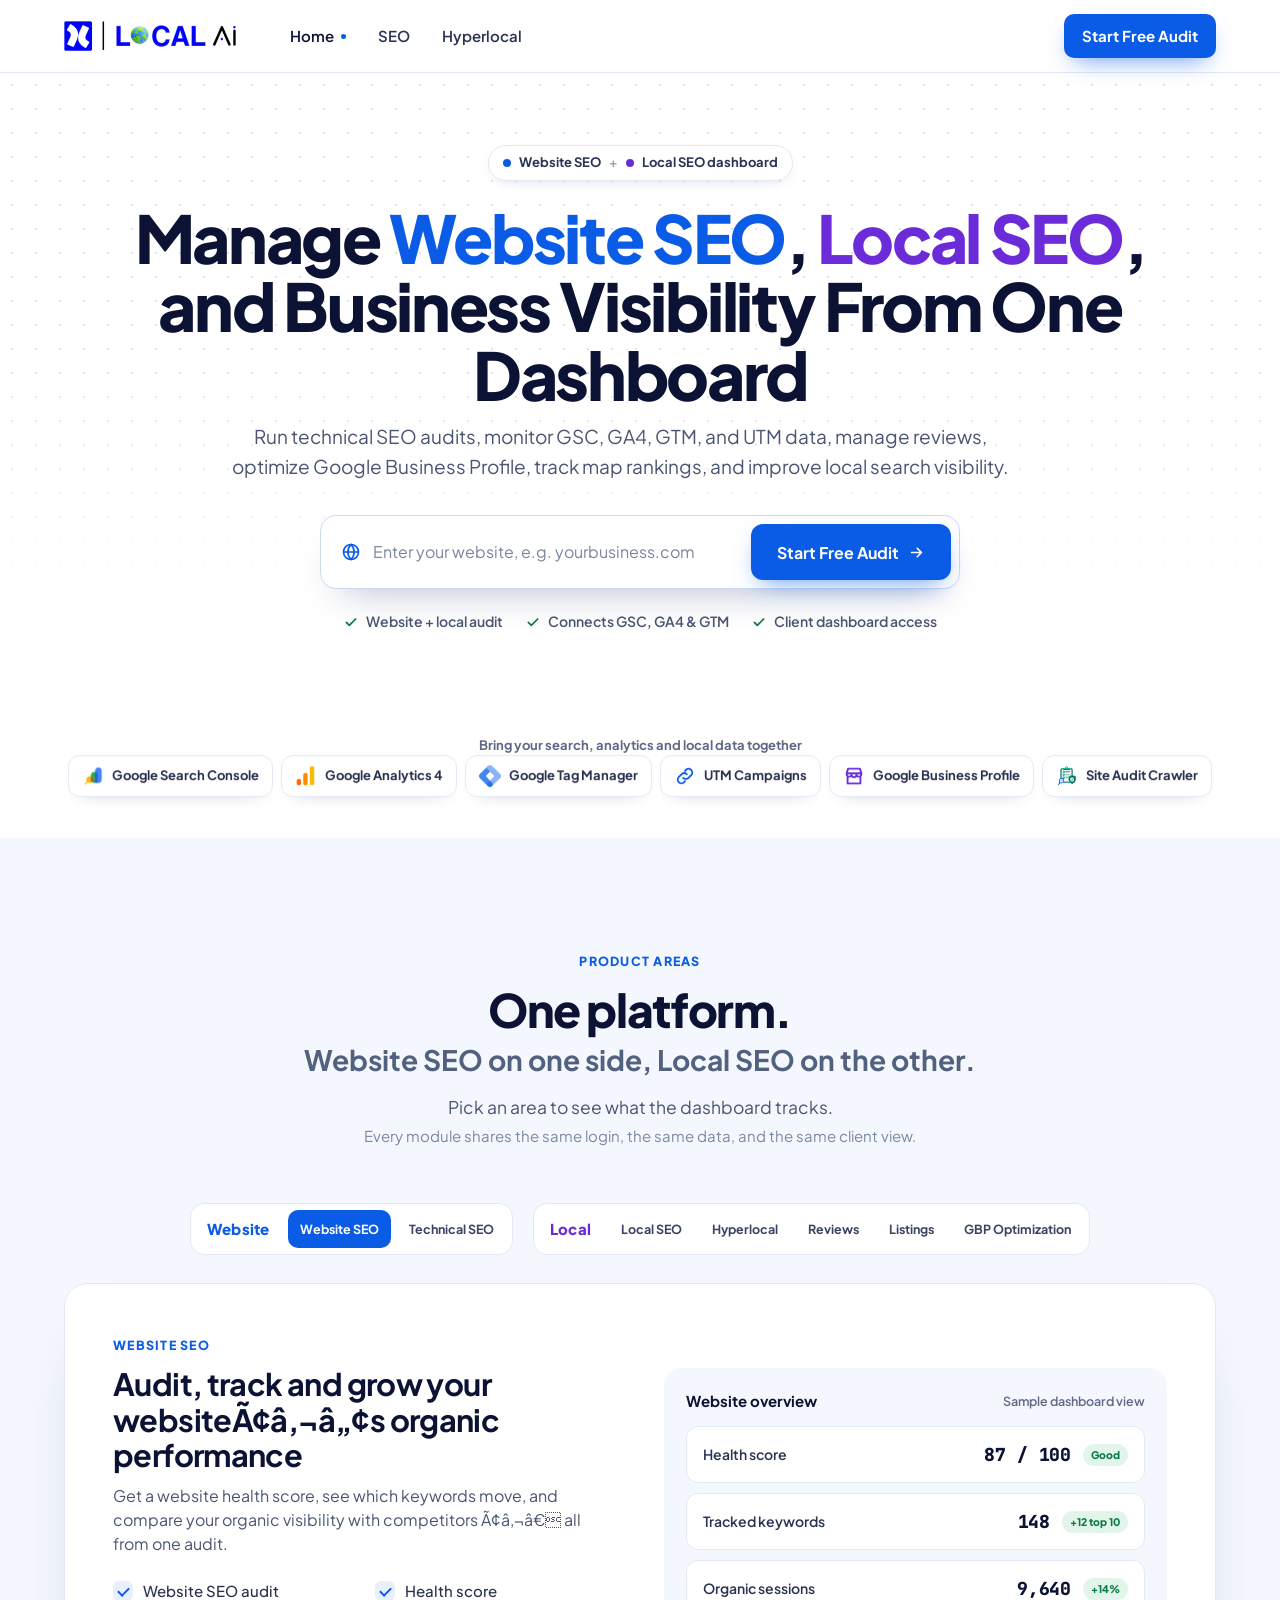
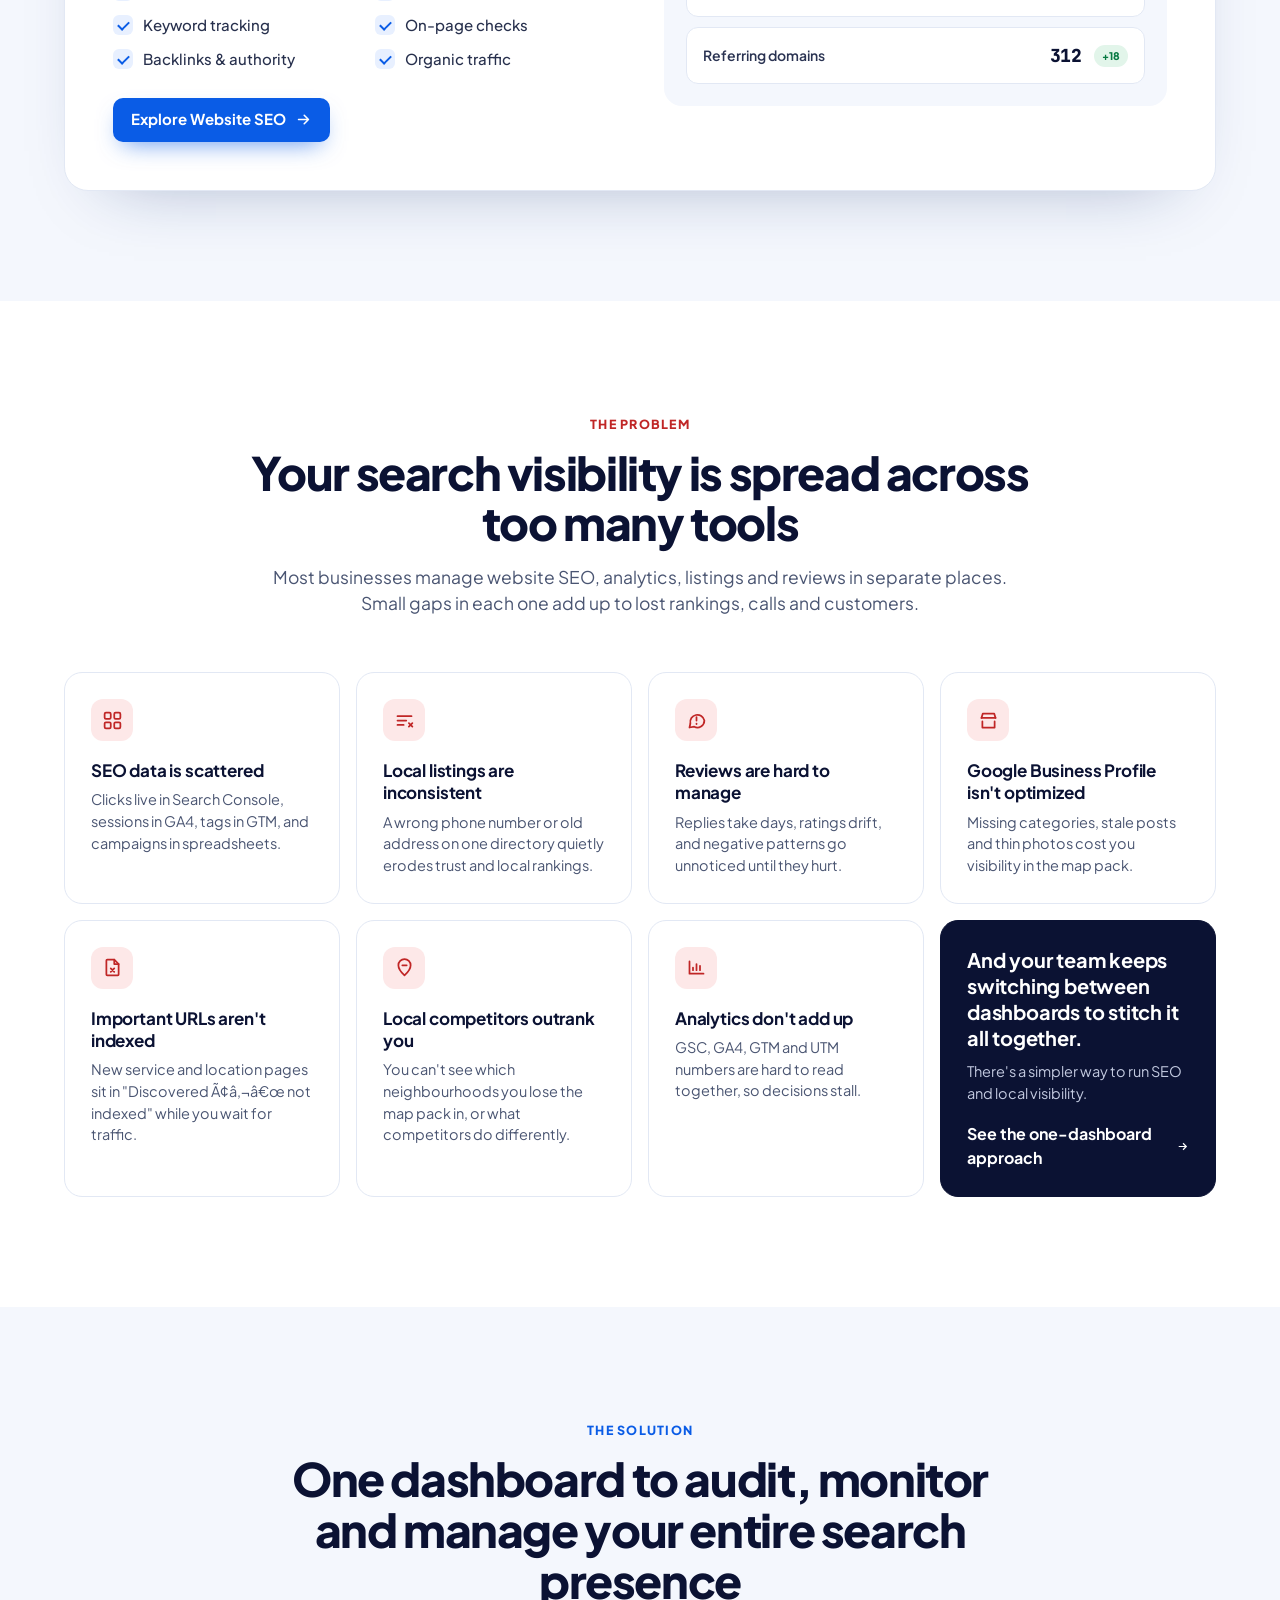
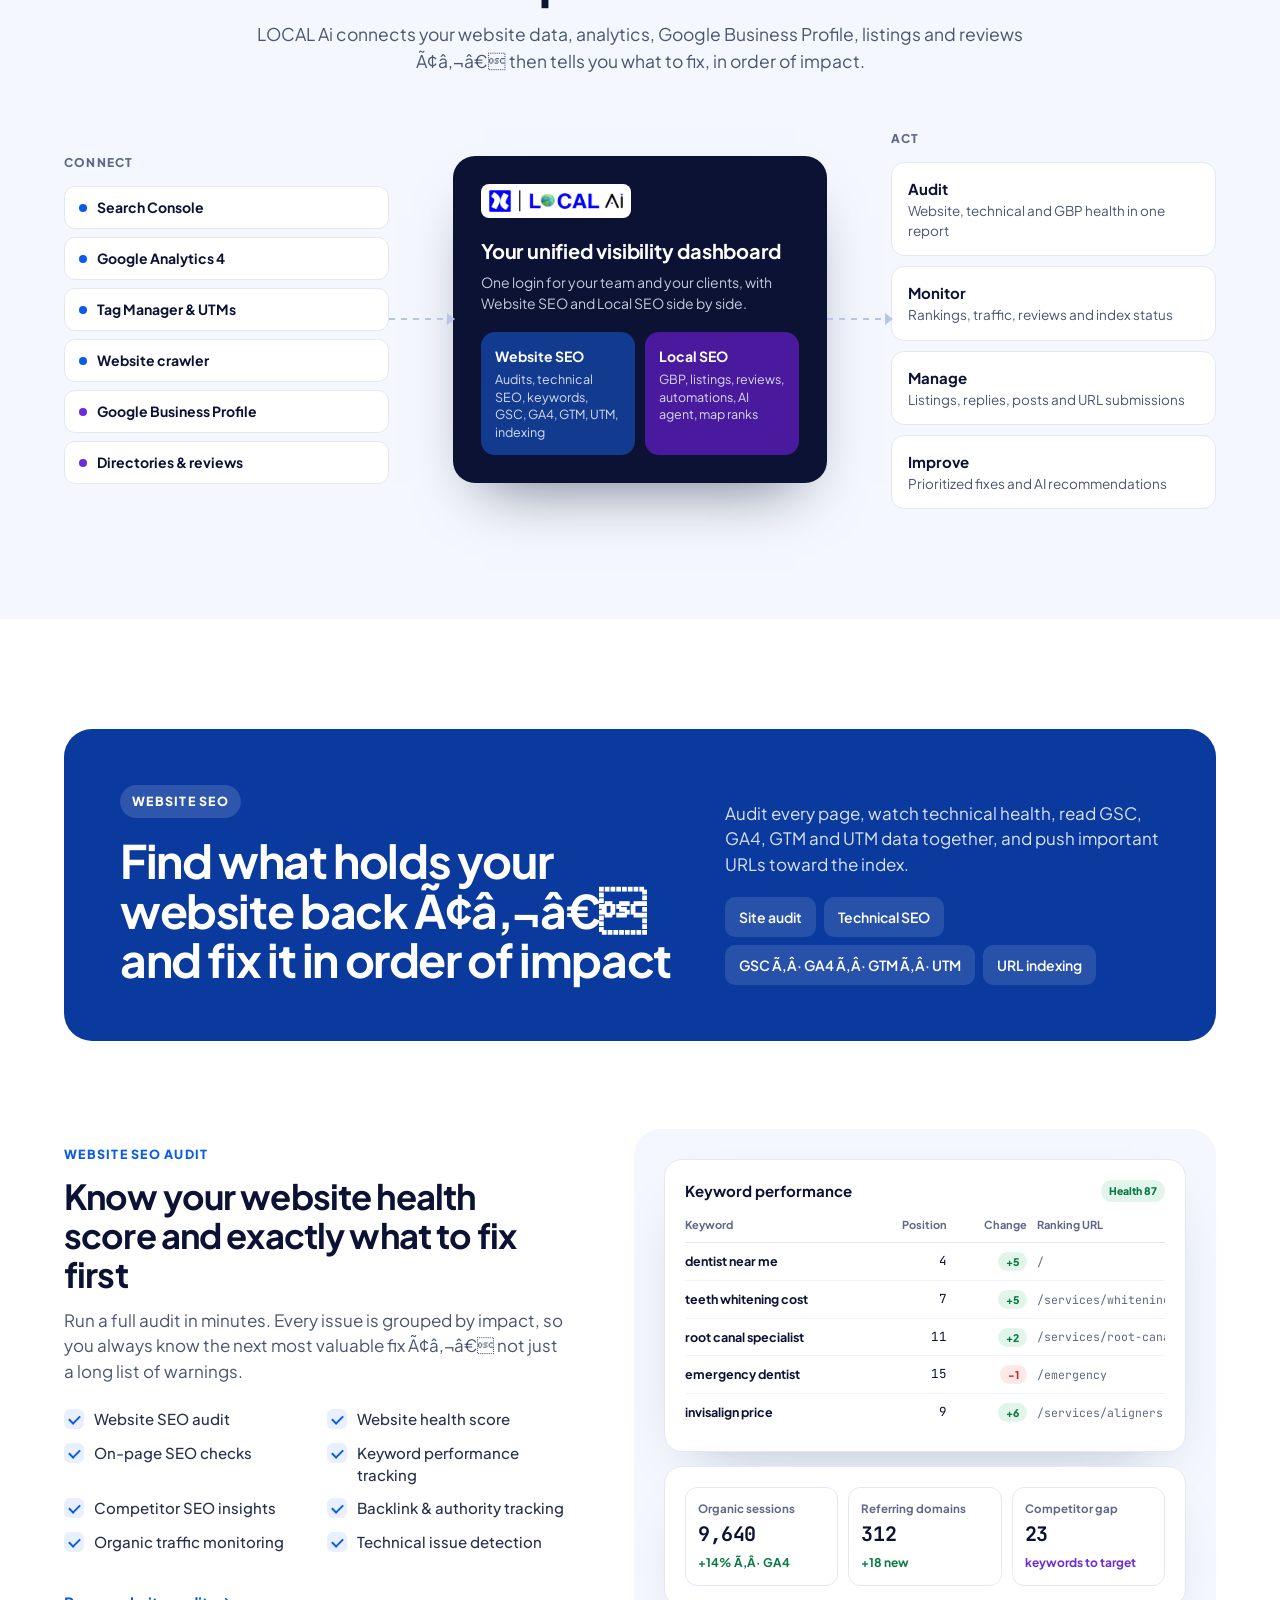
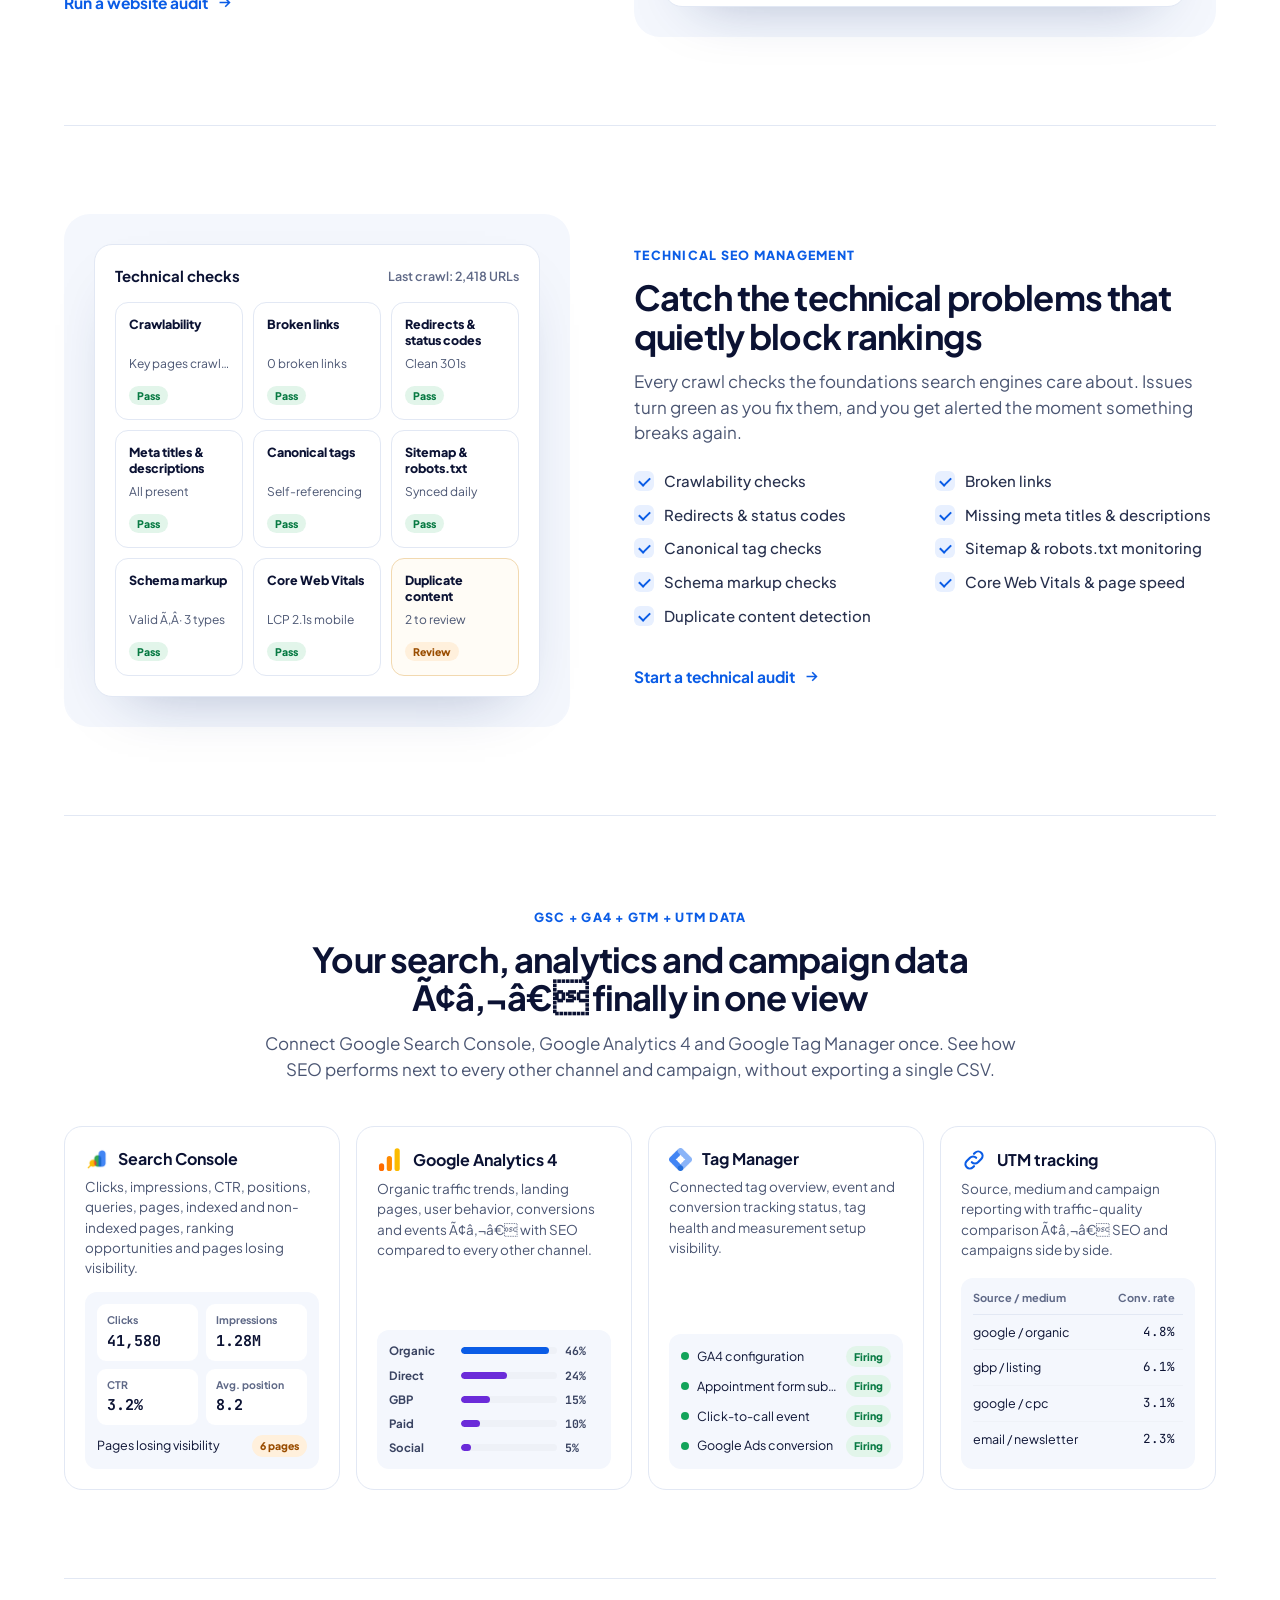
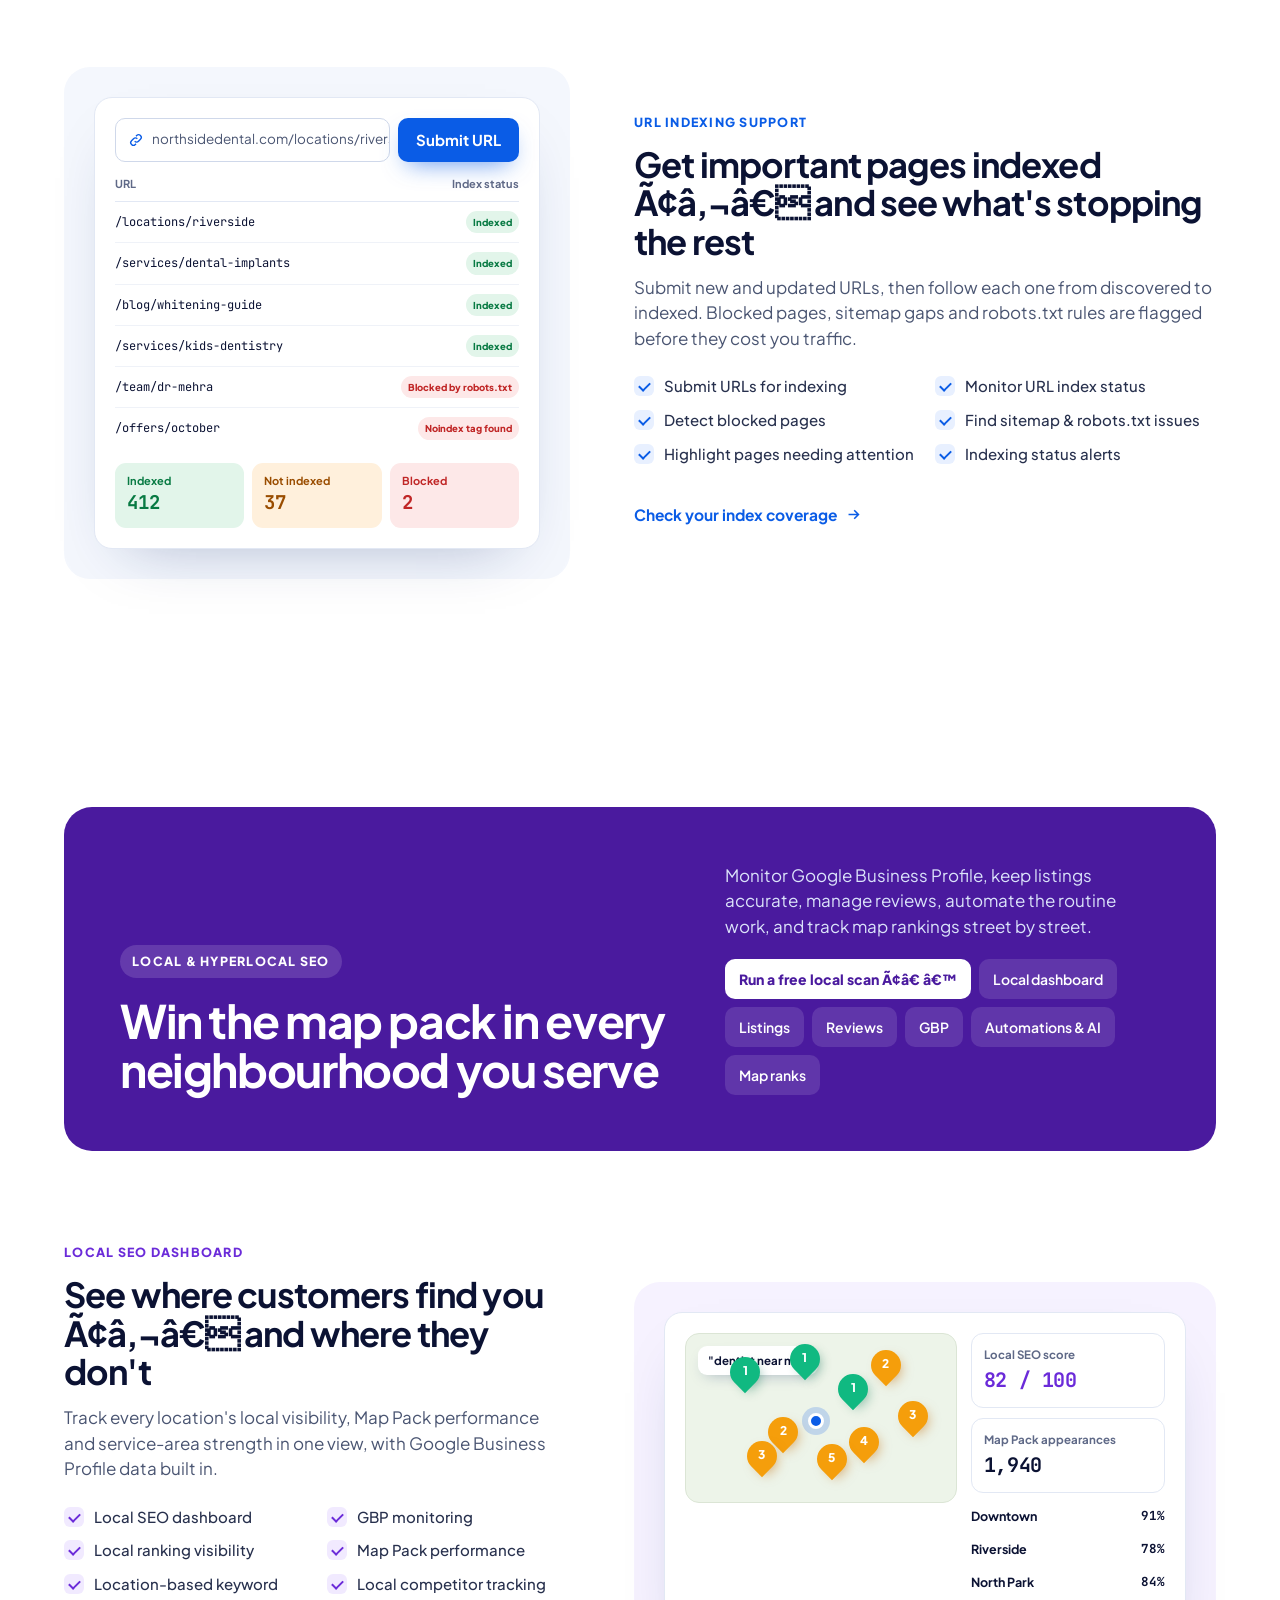
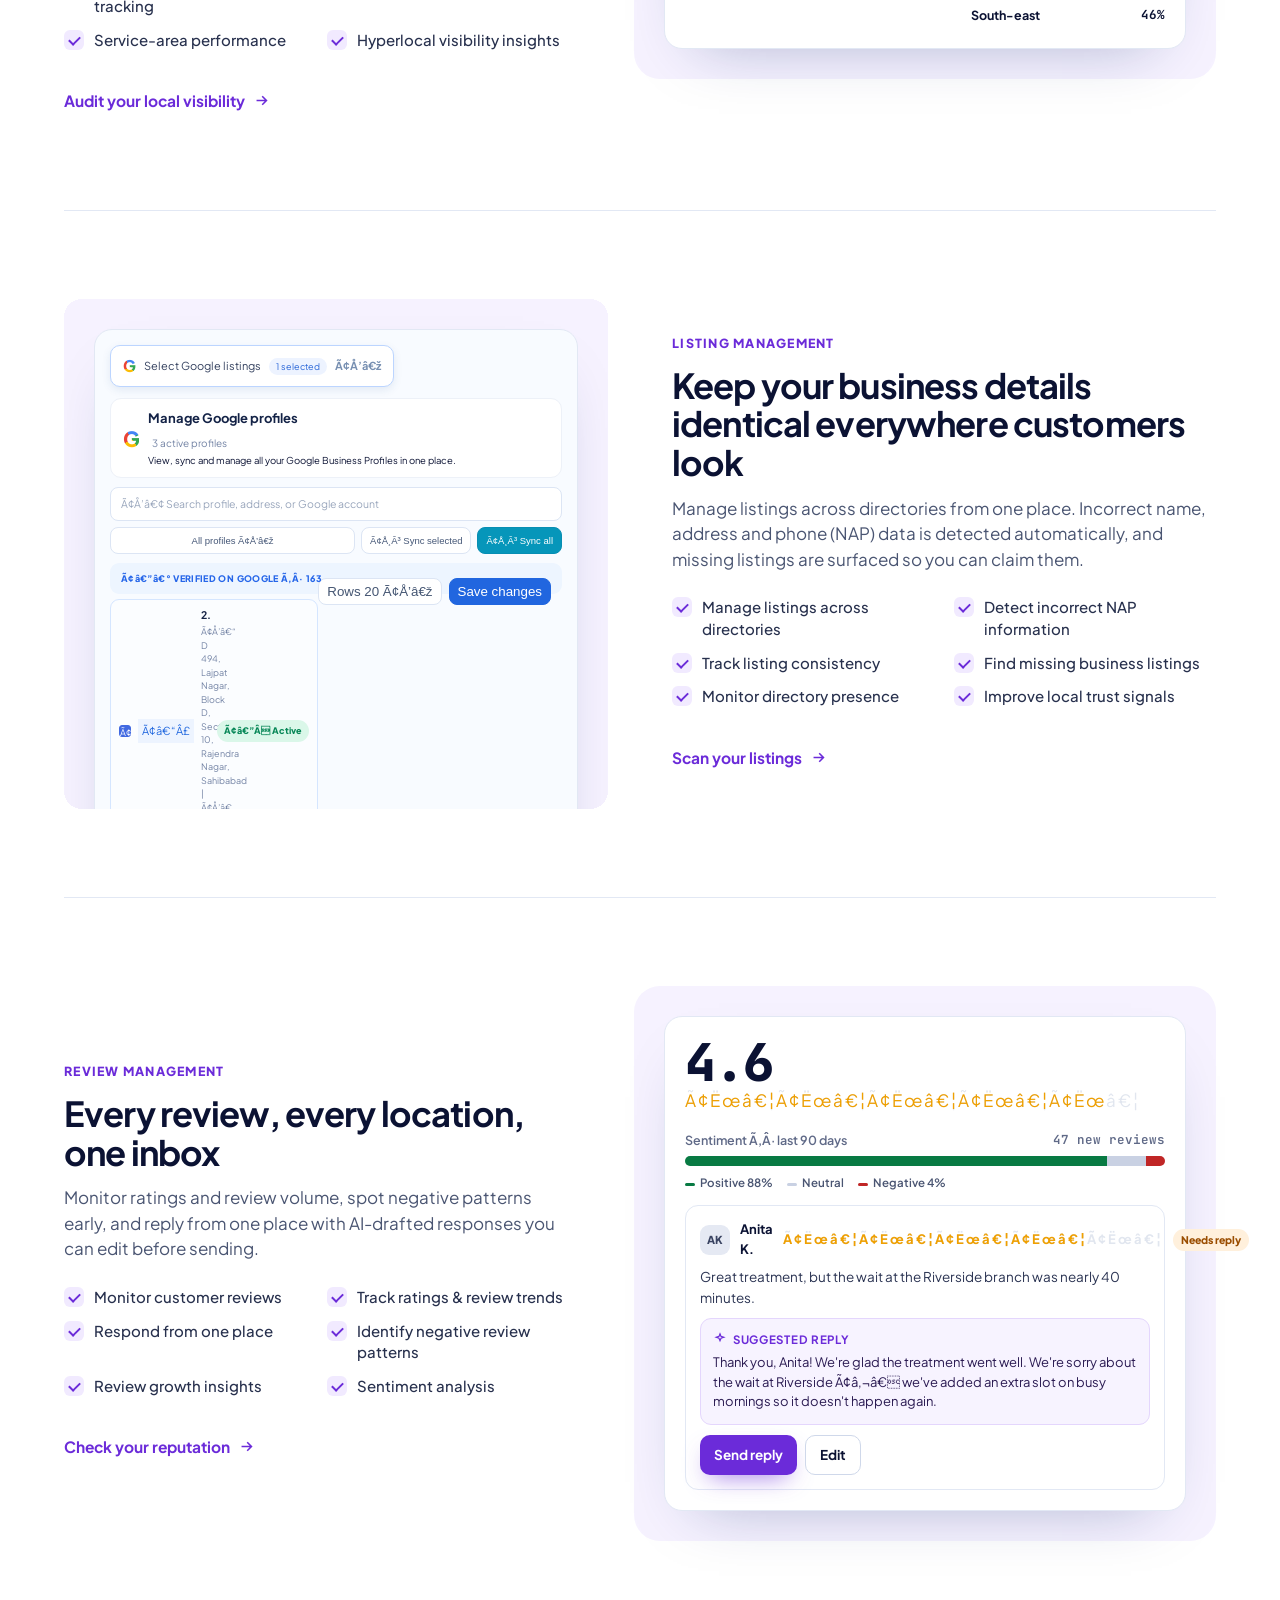
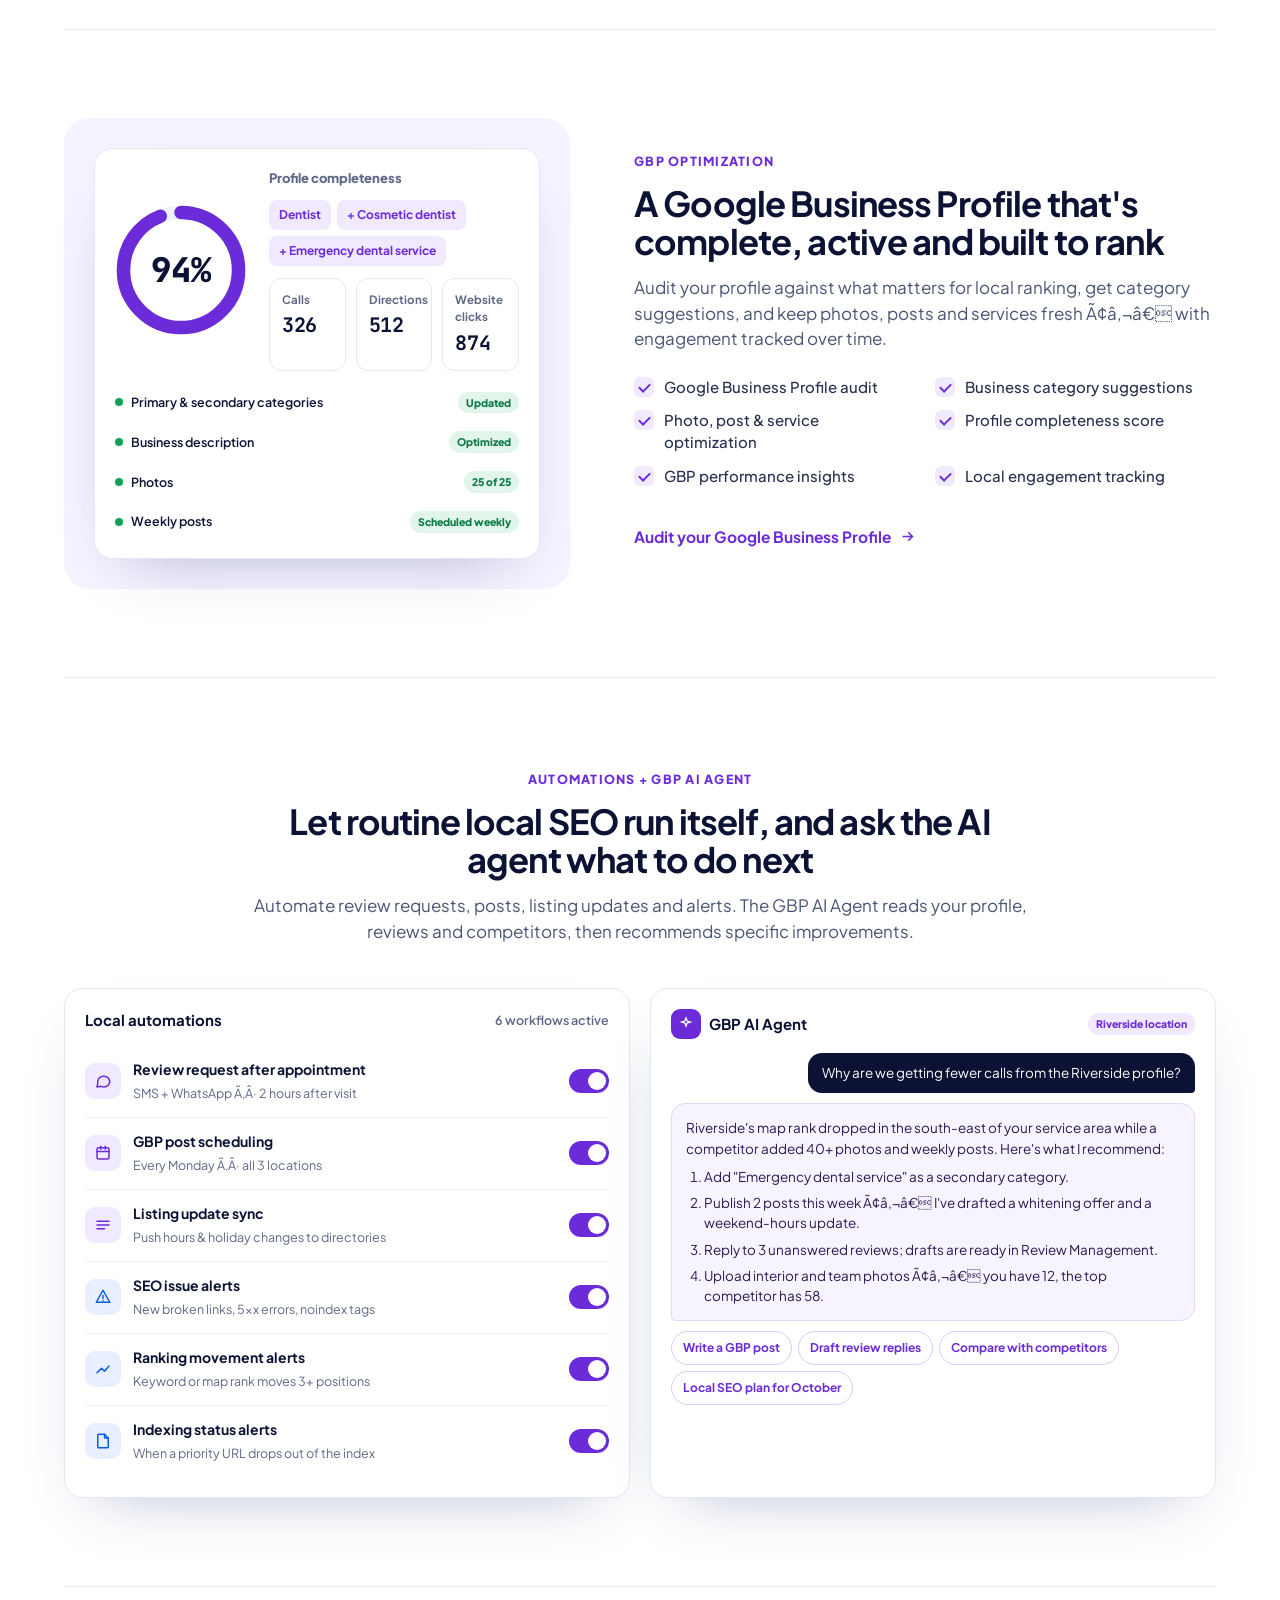
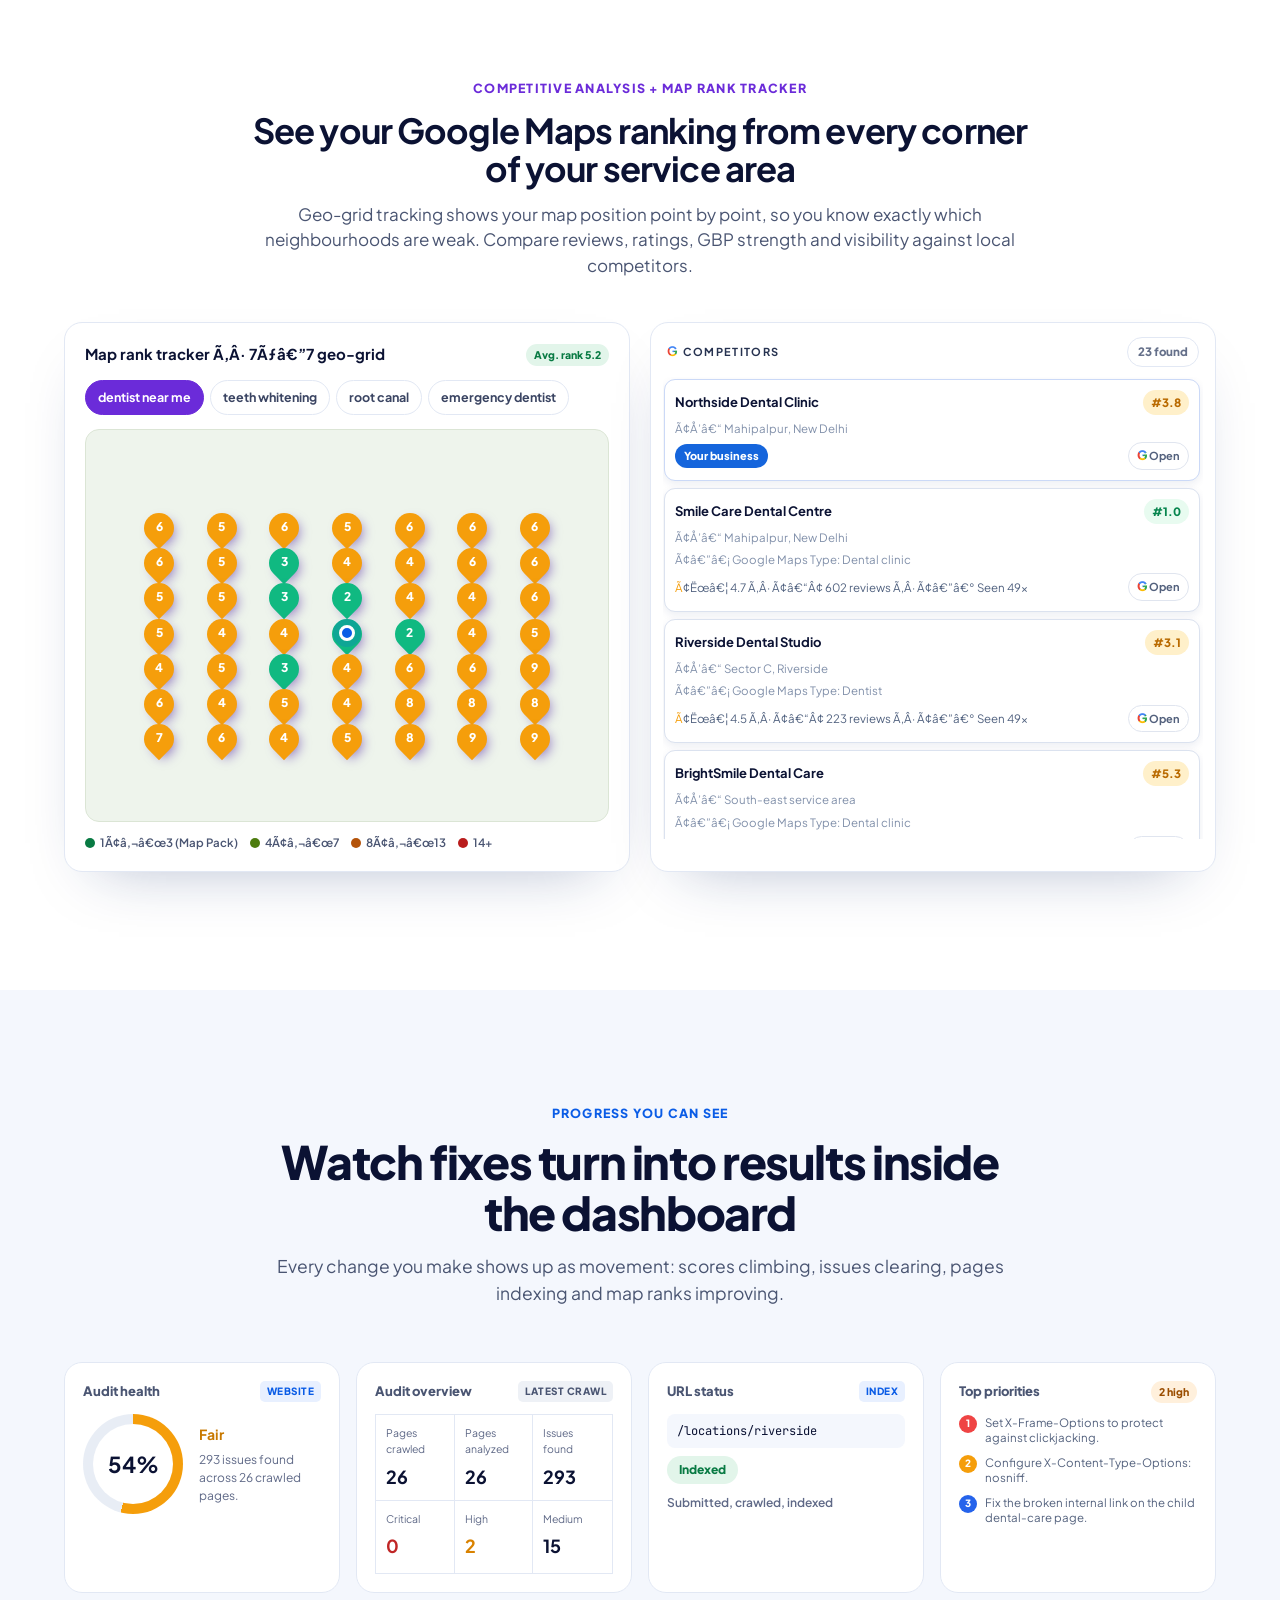
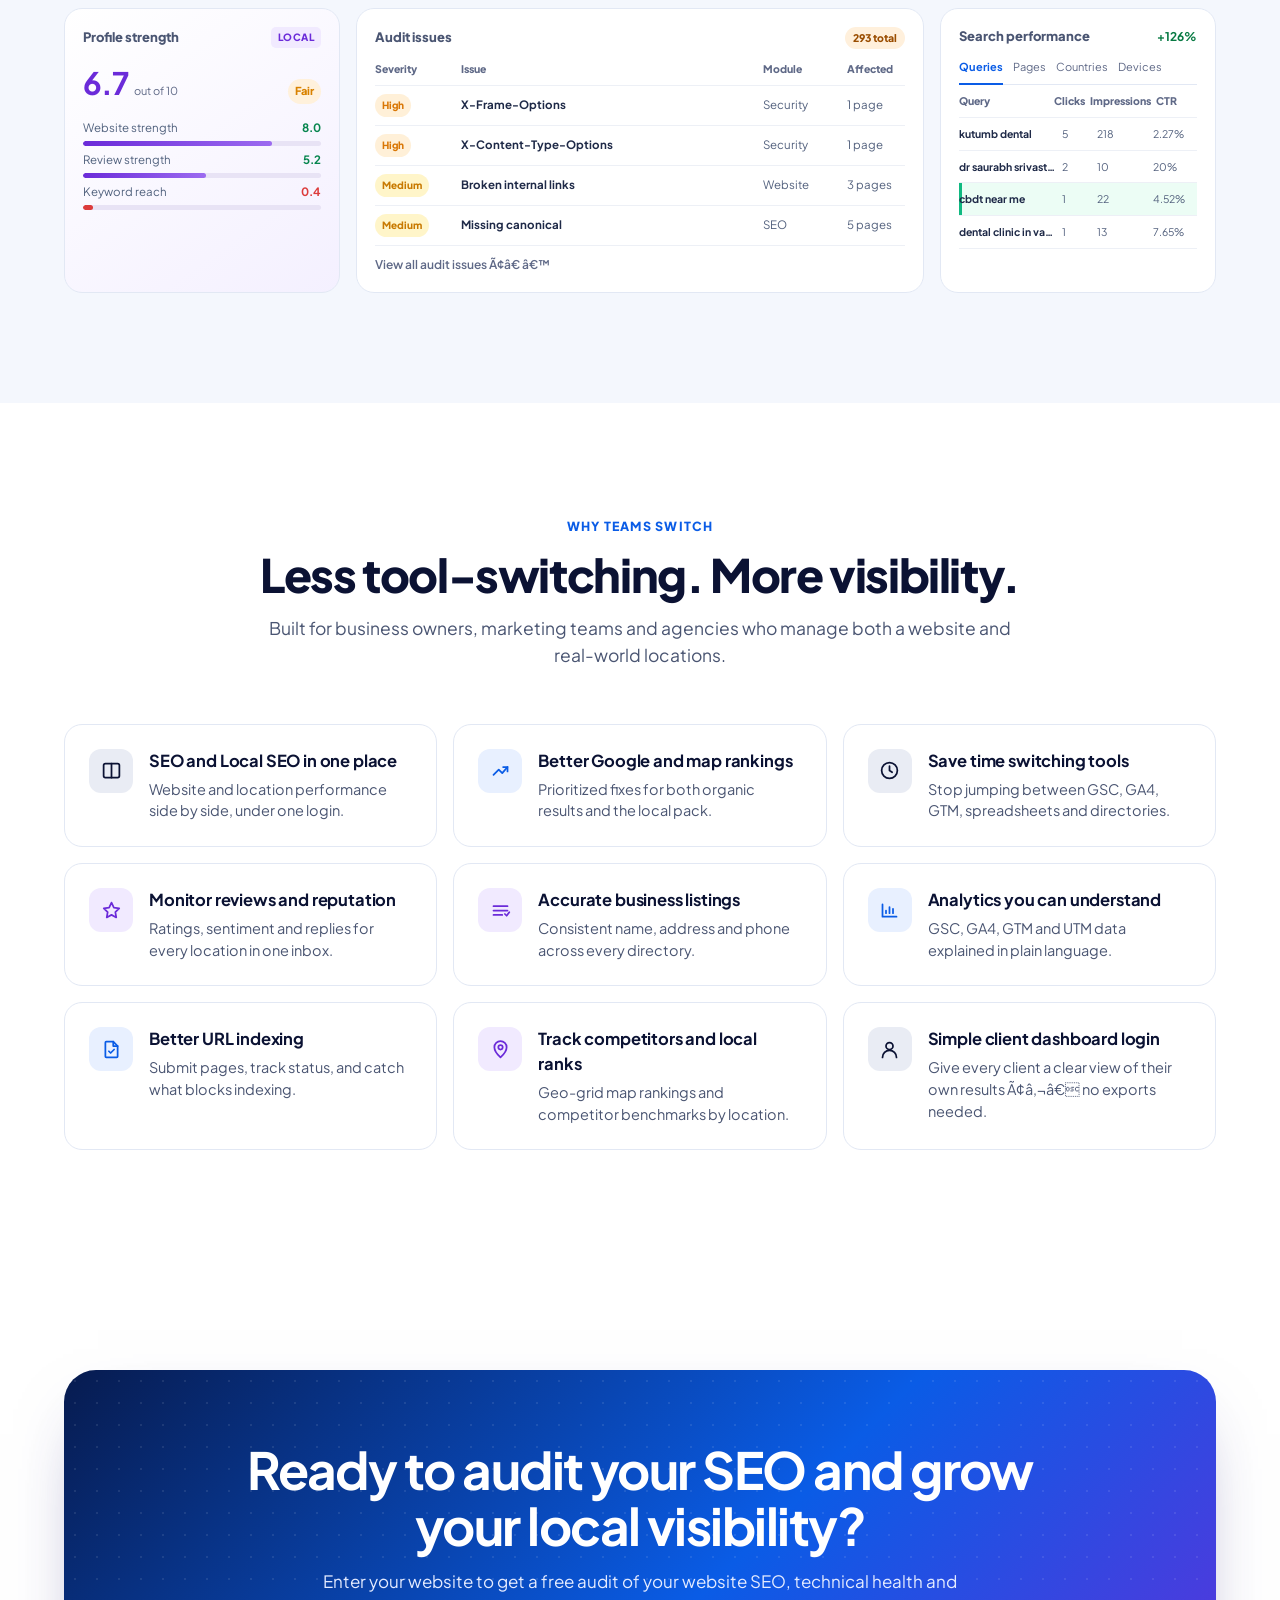
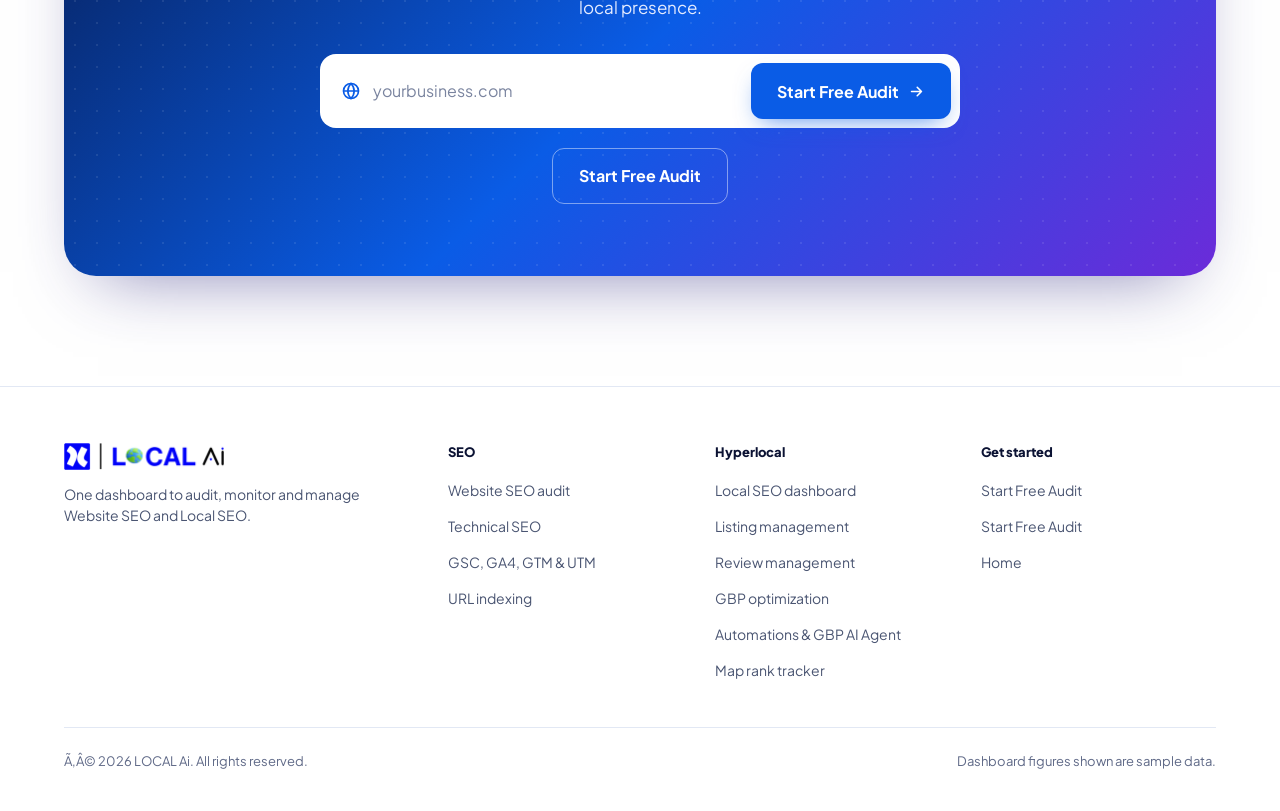
==== commit e7a4a97d: "Refine dashboard chooser icons and styling" ====
--- a/index.html
+++ b/index.html
@@ -3,7 +3,7 @@
 <head>
 <meta charset="utf-8">
 <meta name="viewport" content="width=device-width, initial-scale=1">
-<title>LOCAL Ai â€” Website SEO and Local SEO Dashboard</title>
+<title>LOCAL Ai Ã¢â‚¬â€ Website SEO and Local SEO Dashboard</title>
 <link rel="icon" href="assets/local-ai-logo.png">
 <link rel="preconnect" href="https://fonts.googleapis.com">
 <link rel="stylesheet" href="https://fonts.googleapis.com/css2?family=Plus+Jakarta+Sans:wght@400;500;600;700;800&amp;family=JetBrains+Mono:wght@500;700&amp;display=swap">
@@ -122,7 +122,7 @@
 <div class="pc rv"><div class="pi"><svg viewBox="0 0 24 24"><path d="M4 7h16M4 12h10M4 17h7"></path><path d="M17 15l4 4M21 15l-4 4"></path></svg></div><h4>Local listings are inconsistent</h4><p>A wrong phone number or old address on one directory quietly erodes trust and local rankings.</p></div>
 <div class="pc rv"><div class="pi"><svg viewBox="0 0 24 24"><path d="M21 12a8 8 0 01-11.6 7.1L4 20l1-4.6A8 8 0 1121 12z"></path><path d="M12 8v4M12 15.5v.5"></path></svg></div><h4>Reviews are hard to manage</h4><p>Replies take days, ratings drift, and negative patterns go unnoticed until they hurt.</p></div>
 <div class="pc rv"><div class="pi"><svg viewBox="0 0 24 24"><path d="M4 9l1.5-5h13L20 9"></path><path d="M5 13v7h14v-7"></path><path d="M4 9h16"></path></svg></div><h4>Google Business Profile isn't optimized</h4><p>Missing categories, stale posts and thin photos cost you visibility in the map pack.</p></div>
-<div class="pc rv"><div class="pi"><svg viewBox="0 0 24 24"><path d="M14 3H6a1 1 0 00-1 1v16a1 1 0 001 1h12a1 1 0 001-1V8z"></path><path d="M14 3v5h5M10 13l4 4M14 13l-4 4"></path></svg></div><h4>Important URLs aren't indexed</h4><p>New service and location pages sit in "Discovered â€“ not indexed" while you wait for traffic.</p></div>
+<div class="pc rv"><div class="pi"><svg viewBox="0 0 24 24"><path d="M14 3H6a1 1 0 00-1 1v16a1 1 0 001 1h12a1 1 0 001-1V8z"></path><path d="M14 3v5h5M10 13l4 4M14 13l-4 4"></path></svg></div><h4>Important URLs aren't indexed</h4><p>New service and location pages sit in "Discovered Ã¢â‚¬â€œ not indexed" while you wait for traffic.</p></div>
 <div class="pc rv"><div class="pi"><svg viewBox="0 0 24 24"><path d="M12 21s-7-6.2-7-11.5A7 7 0 0119 9.5C19 14.8 12 21 12 21z"></path><path d="M9.5 9.5h5"></path></svg></div><h4>Local competitors outrank you</h4><p>You can't see which neighbourhoods you lose the map pack in, or what competitors do differently.</p></div>
 <div class="pc rv"><div class="pi"><svg viewBox="0 0 24 24"><path d="M4 19V5M4 19h16"></path><path d="M8 15v-3M12 15V8M16 15v-5"></path></svg></div><h4>Analytics don't add up</h4><p>GSC, GA4, GTM and UTM numbers are hard to read together, so decisions stall.</p></div>
 <div class="pc dark rv"><div><h4 style="font-size: 20px">And your team keeps switching between dashboards to stitch it all together.</h4><p style="margin-top: 10px">There's a simpler way to run SEO and local visibility.</p></div><a href="#solution">See the one-dashboard approach<svg viewBox="0 0 24 24" aria-hidden="true"><path d="M5 12h14M13 6l6 6-6 6"></path></svg></a></div>
@@ -136,7 +136,7 @@
 <div class="sh rv">
 <span class="kick">The solution</span>
 <h2>One dashboard to audit, monitor and manage your entire search presence</h2>
-<p>LOCAL Ai connects your website data, analytics, Google Business Profile, listings and reviews â€” then tells you what to fix, in order of impact.</p>
+<p>LOCAL Ai connects your website data, analytics, Google Business Profile, listings and reviews Ã¢â‚¬â€ then tells you what to fix, in order of impact.</p>
 </div>
 <div class="sol rv">
 <div class="scol">
@@ -180,11 +180,11 @@
 <div class="zh b rv">
 <div>
 <span class="ztag">Website SEO</span>
-<h2>Find what holds your website back â€” and fix it in order of impact</h2>
+<h2>Find what holds your website back Ã¢â‚¬â€ and fix it in order of impact</h2>
 </div>
 <div>
 <p>Audit every page, watch technical health, read GSC, GA4, GTM and UTM data together, and push important URLs toward the index.</p>
-<div class="zjump"><a href="#website-audit">Site audit</a><a href="#technical">Technical SEO</a><a href="#analytics">GSC Â· GA4 Â· GTM Â· UTM</a><a href="#indexing">URL indexing</a></div>
+<div class="zjump"><a href="#website-audit">Site audit</a><a href="#technical">Technical SEO</a><a href="#analytics">GSC Ã‚Â· GA4 Ã‚Â· GTM Ã‚Â· UTM</a><a href="#indexing">URL indexing</a></div>
 </div>
 </div>
 
@@ -193,7 +193,7 @@
 <div class="ft rv">
 <span class="fk b">Website SEO audit</span>
 <h3>Know your website health score and exactly what to fix first</h3>
-<p>Run a full audit in minutes. Every issue is grouped by impact, so you always know the next most valuable fix â€” not just a long list of warnings.</p>
+<p>Run a full audit in minutes. Every issue is grouped by impact, so you always know the next most valuable fix Ã¢â‚¬â€ not just a long list of warnings.</p>
 <ul class="fl">
 <li>Website SEO audit</li><li>Website health score</li><li>On-page SEO checks</li><li>Keyword performance tracking</li><li>Competitor SEO insights</li><li>Backlink & authority tracking</li><li>Organic traffic monitoring</li><li>Technical issue detection</li>
 </ul>
@@ -211,7 +211,7 @@
 </div>
 <div class="vc">
 <div class="minis">
-<div class="mini"><small>Organic sessions</small><b class="mono">${v.orgSess}</b><span class="delta">+14% Â· GA4</span></div>
+<div class="mini"><small>Organic sessions</small><b class="mono">${v.orgSess}</b><span class="delta">+14% Ã‚Â· GA4</span></div>
 <div class="mini"><small>Referring domains</small><b class="mono">${v.refDom}</b><span class="delta">+18 new</span></div>
 <div class="mini"><small>Competitor gap</small><b class="mono">23</b><span class="delta" style="color: #6b2bd9">keywords to target</span></div>
 </div>
@@ -244,7 +244,7 @@
 <div class="feat" id="analytics" style="display: block">
 <div class="fh rv">
 <span class="fk b">GSC + GA4 + GTM + UTM data</span>
-<h3>Your search, analytics and campaign data â€” finally in one view</h3>
+<h3>Your search, analytics and campaign data Ã¢â‚¬â€ finally in one view</h3>
 <p>Connect Google Search Console, Google Analytics 4 and Google Tag Manager once. See how SEO performs next to every other channel and campaign, without exporting a single CSV.</p>
 </div>
 <div class="agrid">
@@ -255,7 +255,7 @@
 </div>
 <div class="ac rv">
 <div class="ah"><svg viewBox="0 0 40 40" aria-hidden="true"><rect x="3" y="25" width="8" height="12" rx="4" fill="#ff6b00"></rect><rect x="15" y="14" width="8" height="23" rx="4" fill="#ff8a00"></rect><rect x="27" y="2" width="8" height="35" rx="4" fill="#fbbb00"></rect></svg><h4>Google Analytics 4</h4></div>
-<p>Organic traffic trends, landing pages, user behavior, conversions and events â€” with SEO compared to every other channel.</p>
+<p>Organic traffic trends, landing pages, user behavior, conversions and events Ã¢â‚¬â€ with SEO compared to every other channel.</p>
 <div class="vbox"><div class="chb">${(v.channels || []).map((ch, $index) => html`<div><span>${ch.name}</span><span class="hb ${ch.tone}"><i style="width: ${ch.w}"></i></span><span class="mono">${ch.pct}</span></div>`)}</div></div>
 </div>
 <div class="ac rv">
@@ -265,7 +265,7 @@
 </div>
 <div class="ac rv">
 <div class="ah"><svg viewBox="0 0 24 24" aria-hidden="true" style="stroke: #0a5ce6; fill: none; stroke-width: 2; stroke-linecap: round"><path d="M10 14a4 4 0 005.7 0l3-3a4 4 0 00-5.7-5.7l-1 1"></path><path d="M14 10a4 4 0 00-5.7 0l-3 3a4 4 0 005.7 5.7l1-1"></path></svg><h4>UTM tracking</h4></div>
-<p>Source, medium and campaign reporting with traffic-quality comparison â€” SEO and campaigns side by side.</p>
+<p>Source, medium and campaign reporting with traffic-quality comparison Ã¢â‚¬â€ SEO and campaigns side by side.</p>
 <div class="vbox"><div class="scroll"><table class="tbl"><thead><tr><th>Source / medium</th><th class="num">Conv. rate</th></tr></thead><tbody><tr><td>google / organic</td><td class="num mono">4.8%</td></tr><tr><td>gbp / listing</td><td class="num mono">6.1%</td></tr><tr><td>google / cpc</td><td class="num mono">3.1%</td></tr><tr><td>email / newsletter</td><td class="num mono">2.3%</td></tr></tbody></table></div></div>
 </div>
 </div>
@@ -275,7 +275,7 @@
 <div class="feat rev" id="indexing">
 <div class="ft rv">
 <span class="fk b">URL indexing support</span>
-<h3>Get important pages indexed â€” and see what's stopping the rest</h3>
+<h3>Get important pages indexed Ã¢â‚¬â€ and see what's stopping the rest</h3>
 <p>Submit new and updated URLs, then follow each one from discovered to indexed. Blocked pages, sitemap gaps and robots.txt rules are flagged before they cost you traffic.</p>
 <ul class="fl">
 <li>Submit URLs for indexing</li><li>Monitor URL index status</li><li>Detect blocked pages</li><li>Find sitemap & robots.txt issues</li><li>Highlight pages needing attention</li><li>Indexing status alerts</li>
@@ -312,7 +312,7 @@
 </div>
 <div>
 <p>Monitor Google Business Profile, keep listings accurate, manage reviews, automate the routine work, and track map rankings street by street.</p>
-<div class="zjump"><a href="local-seo.html" style="background: #fff; color: #4a1a9e; font-weight: 800">Run a free local scan â†’</a><a href="#local-dashboard">Local dashboard</a><a href="#listings">Listings</a><a href="#reviews">Reviews</a><a href="#gbp">GBP</a><a href="#automations">Automations & AI</a><a href="#map-rank">Map ranks</a></div>
+<div class="zjump"><a href="local-seo.html" style="background: #fff; color: #4a1a9e; font-weight: 800">Run a free local scan Ã¢â€ â€™</a><a href="#local-dashboard">Local dashboard</a><a href="#listings">Listings</a><a href="#reviews">Reviews</a><a href="#gbp">GBP</a><a href="#automations">Automations & AI</a><a href="#map-rank">Map ranks</a></div>
 </div>
 </div>
 
@@ -320,7 +320,7 @@
 <div class="feat" id="local-dashboard">
 <div class="ft rv">
 <span class="fk p">Local SEO dashboard</span>
-<h3>See where customers find you â€” and where they don't</h3>
+<h3>See where customers find you Ã¢â‚¬â€ and where they don't</h3>
 <p>Track every location's local visibility, Map Pack performance and service-area strength in one view, with Google Business Profile data built in.</p>
 <ul class="fl p">
 <li>Local SEO dashboard</li><li>GBP monitoring</li><li>Local ranking visibility</li><li>Map Pack performance</li><li>Location-based keyword tracking</li><li>Local competitor tracking</li><li>Service-area performance</li><li>Hyperlocal visibility insights</li>
@@ -361,11 +361,11 @@
 </div>
 <div class="stage p rv listing-stage">
 <div class="vc listing-manager">
-<div class="listing-select"><span class="google-mark">G</span><span>Select Google listings</span><small>1 selected</small><b>âŒ„</b></div>
+<div class="listing-select"><span class="google-mark">G</span><span>Select Google listings</span><small>1 selected</small><b>Ã¢Å’â€ž</b></div>
 <div class="lm-title"><span class="google-mark big">G</span><div><b>Manage Google profiles</b><small>3 active profiles</small><em>View, sync and manage all your Google Business Profiles in one place.</em></div></div>
-<div class="lm-tools"><span class="lm-search">âŒ•  Search profile, address, or Google account</span><button>All profiles âŒ„</button><button>âŸ³  Sync selected</button><button class="lm-sync">âŸ³  Sync all</button><button>â–£  All visible</button></div>
-<div class="lm-verified">â—‰  VERIFIED ON GOOGLE Â· 163 <span class="lm-actions"><button>Rows  20 âŒ„</button><button>Save changes</button></span></div>
-${[['24/7 Emergency & Ambulance Service','D 494, Lajpat Nagar, Block D, Sector 10, Rajendra Nagar, Sahibabad','Active'],['AAstha Medicare Center','A-1/34 Main Brijpuri Road Near Aggrawal Sweet','Off'],['Abelia stÃ¤d och service','BorÃ¥s','Off'],['Abo Jihad KÃ¶rkortsteori','AgnesbergsvÃ¤gen 21','Off'],['Acne & Scar Removal - Skin DNA Clinic','12, North Avenue, West Punjabi Bagh, Punjabi Bagh','Off'],['Aditi Dental Clinic','Shop No 2 Sector 134, Noida, Nagla Nagli, Uttar Pradesh 201304','Off'],['Advanced Hair Transplant & PRP Therapy - Skin DNA Clinic','12, North Avenue, West Punjabi Bagh, Punjabi Bagh','Off'],['Aja Trafikskola AB','AgnesbergsvÃ¤gen 21','Off']].map((profile, $index) => html`<div class="lm-profile ${$index === 0 ? 'selected' : ''}"><span class="lm-check">${$index === 0 ? 'âœ“' : ''}</span><span class="lm-store">â–£</span><span class="lm-name"><b>${profile[0]} <i>âœ“</i></b><small>âŒ– ${profile[1]}   |  âŒ• 088800 10895</small></span><span class="lm-status ${profile[2] === 'Active' ? 'active' : ''}">${profile[2] === 'Active' ? 'â— Active' : 'â€¢ Off'}</span></div>`)}
+<div class="lm-tools"><span class="lm-search">Ã¢Å’â€¢  Search profile, address, or Google account</span><button>All profiles Ã¢Å’â€ž</button><button>Ã¢Å¸Â³  Sync selected</button><button class="lm-sync">Ã¢Å¸Â³  Sync all</button><button>Ã¢â€“Â£  All visible</button></div>
+<div class="lm-verified">Ã¢â€”â€°  VERIFIED ON GOOGLE Ã‚Â· 163 <span class="lm-actions"><button>Rows  20 Ã¢Å’â€ž</button><button>Save changes</button></span></div>
+${[['24/7 Emergency & Ambulance Service','D 494, Lajpat Nagar, Block D, Sector 10, Rajendra Nagar, Sahibabad','Active'],['AAstha Medicare Center','A-1/34 Main Brijpuri Road Near Aggrawal Sweet','Off'],['Abelia stÃƒÂ¤d och service','BorÃƒÂ¥s','Off'],['Abo Jihad KÃƒÂ¶rkortsteori','AgnesbergsvÃƒÂ¤gen 21','Off'],['Acne & Scar Removal - Skin DNA Clinic','12, North Avenue, West Punjabi Bagh, Punjabi Bagh','Off'],['Aditi Dental Clinic','Shop No 2 Sector 134, Noida, Nagla Nagli, Uttar Pradesh 201304','Off'],['Advanced Hair Transplant & PRP Therapy - Skin DNA Clinic','12, North Avenue, West Punjabi Bagh, Punjabi Bagh','Off'],['Aja Trafikskola AB','AgnesbergsvÃƒÂ¤gen 21','Off']].map((profile, $index) => html`<div class="lm-profile ${$index === 0 ? 'selected' : ''}"><span class="lm-check">${$index === 0 ? 'Ã¢Å“â€œ' : ''}</span><span class="lm-store">Ã¢â€“Â£</span><span class="lm-name"><b>${profile[0]} <i>Ã¢Å“â€œ</i></b><small>Ã¢Å’â€“ ${profile[1]}   |  Ã¢Å’â€¢ 088800 10895</small></span><span class="lm-status ${profile[2] === 'Active' ? 'active' : ''}">${profile[2] === 'Active' ? 'Ã¢â€”Â Active' : 'Ã¢â‚¬Â¢ Off'}</span></div>`)}
 </div>
 </div>
 </div>
@@ -383,17 +383,17 @@
 <div class="stage p rv">
 <div class="vc">
 <div class="rv-top">
-<div><div class="big mono">${v.rating}</div><span class="stars" aria-hidden="true">â˜…â˜…â˜…â˜…â˜…<span style="width: ${v.starW}">â˜…â˜…â˜…â˜…â˜…</span></span></div>
+<div><div class="big mono">${v.rating}</div><span class="stars" aria-hidden="true">Ã¢Ëœâ€¦Ã¢Ëœâ€¦Ã¢Ëœâ€¦Ã¢Ëœâ€¦Ã¢Ëœâ€¦<span style="width: ${v.starW}">Ã¢Ëœâ€¦Ã¢Ëœâ€¦Ã¢Ëœâ€¦Ã¢Ëœâ€¦Ã¢Ëœâ€¦</span></span></div>
 <div style="flex: 1; min-width: 180px">
-<div class="vh" style="margin-bottom: 4px"><small>Sentiment Â· last 90 days</small><small class="mono">${v.revNew} new reviews</small></div>
+<div class="vh" style="margin-bottom: 4px"><small>Sentiment Ã‚Â· last 90 days</small><small class="mono">${v.revNew} new reviews</small></div>
 <div class="sent"><i style="width: ${v.sentPos}; background: #087a43"></i><i style="width: ${v.sentNeu}; background: #c9d1e3"></i><i style="width: ${v.sentNeg}; background: #c02626"></i></div>
 <div class="legend" style="margin-top: 8px"><span><i style="background: #087a43"></i>Positive ${v.sentPos}</span><span><i style="background: #c9d1e3"></i>Neutral</span><span><i style="background: #c02626"></i>Negative ${v.sentNeg}</span></div>
 </div>
 </div>
 <div class="rcard">
-<div class="who"><span class="av">AK</span>Anita K.<span class="stars" style="font-size: 13px" aria-label="4 stars">â˜…â˜…â˜…â˜…â˜…<span style="width: 80%">â˜…â˜…â˜…â˜…â˜…</span></span><span class="st warn" style="margin-left: auto">Needs reply</span></div>
+<div class="who"><span class="av">AK</span>Anita K.<span class="stars" style="font-size: 13px" aria-label="4 stars">Ã¢Ëœâ€¦Ã¢Ëœâ€¦Ã¢Ëœâ€¦Ã¢Ëœâ€¦Ã¢Ëœâ€¦<span style="width: 80%">Ã¢Ëœâ€¦Ã¢Ëœâ€¦Ã¢Ëœâ€¦Ã¢Ëœâ€¦Ã¢Ëœâ€¦</span></span><span class="st warn" style="margin-left: auto">Needs reply</span></div>
 <p>Great treatment, but the wait at the Riverside branch was nearly 40 minutes.</p>
-<div class="ai"><b><svg viewBox="0 0 24 24" aria-hidden="true"><path d="M12 3l1.8 4.6L18.5 9l-4.7 1.6L12 15l-1.8-4.4L5.5 9l4.7-1.4z"></path></svg>Suggested reply</b>Thank you, Anita! We're glad the treatment went well. We're sorry about the wait at Riverside â€” we've added an extra slot on busy mornings so it doesn't happen again.</div>
+<div class="ai"><b><svg viewBox="0 0 24 24" aria-hidden="true"><path d="M12 3l1.8 4.6L18.5 9l-4.7 1.6L12 15l-1.8-4.4L5.5 9l4.7-1.4z"></path></svg>Suggested reply</b>Thank you, Anita! We're glad the treatment went well. We're sorry about the wait at Riverside Ã¢â‚¬â€ we've added an extra slot on busy mornings so it doesn't happen again.</div>
 <div class="rbtns"><button type="button" class="btn ppl">Send reply</button><button type="button" class="btn ghost">Edit</button></div>
 </div>
 </div>
@@ -405,7 +405,7 @@
 <div class="ft rv">
 <span class="fk p">GBP optimization</span>
 <h3>A Google Business Profile that's complete, active and built to rank</h3>
-<p>Audit your profile against what matters for local ranking, get category suggestions, and keep photos, posts and services fresh â€” with engagement tracked over time.</p>
+<p>Audit your profile against what matters for local ranking, get category suggestions, and keep photos, posts and services fresh Ã¢â‚¬â€ with engagement tracked over time.</p>
 <ul class="fl p">
 <li>Google Business Profile audit</li><li>Business category suggestions</li><li>Photo, post & service optimization</li><li>Profile completeness score</li><li>GBP performance insights</li><li>Local engagement tracking</li>
 </ul>
@@ -438,8 +438,8 @@
 <div class="duo">
 <div class="vc rv">
 <div class="vh"><b>Local automations</b><small>6 workflows active</small></div>
-<div class="auto"><span class="ai-ic" style="background: #f1eaff; color: #6b2bd9"><svg viewBox="0 0 24 24"><path d="M21 12a8 8 0 01-11.6 7.1L4 20l1-4.6A8 8 0 1121 12z"></path></svg></span><div class="tx"><b>Review request after appointment</b><span>SMS + WhatsApp Â· 2 hours after visit</span></div><span class="tog" aria-label="On"></span></div>
-<div class="auto"><span class="ai-ic" style="background: #f1eaff; color: #6b2bd9"><svg viewBox="0 0 24 24"><rect x="4" y="5" width="16" height="15" rx="2"></rect><path d="M4 10h16M9 3v4M15 3v4"></path></svg></span><div class="tx"><b>GBP post scheduling</b><span>Every Monday Â· all 3 locations</span></div><span class="tog" aria-label="On"></span></div>
+<div class="auto"><span class="ai-ic" style="background: #f1eaff; color: #6b2bd9"><svg viewBox="0 0 24 24"><path d="M21 12a8 8 0 01-11.6 7.1L4 20l1-4.6A8 8 0 1121 12z"></path></svg></span><div class="tx"><b>Review request after appointment</b><span>SMS + WhatsApp Ã‚Â· 2 hours after visit</span></div><span class="tog" aria-label="On"></span></div>
+<div class="auto"><span class="ai-ic" style="background: #f1eaff; color: #6b2bd9"><svg viewBox="0 0 24 24"><rect x="4" y="5" width="16" height="15" rx="2"></rect><path d="M4 10h16M9 3v4M15 3v4"></path></svg></span><div class="tx"><b>GBP post scheduling</b><span>Every Monday Ã‚Â· all 3 locations</span></div><span class="tog" aria-label="On"></span></div>
 <div class="auto"><span class="ai-ic" style="background: #f1eaff; color: #6b2bd9"><svg viewBox="0 0 24 24"><path d="M4 7h16M4 12h16M4 17h10"></path></svg></span><div class="tx"><b>Listing update sync</b><span>Push hours & holiday changes to directories</span></div><span class="tog" aria-label="On"></span></div>
 <div class="auto"><span class="ai-ic" style="background: #e8f0ff; color: #0a5ce6"><svg viewBox="0 0 24 24"><path d="M12 3l9 16H3z"></path><path d="M12 10v4M12 16.5v.5"></path></svg></span><div class="tx"><b>SEO issue alerts</b><span>New broken links, 5xx errors, noindex tags</span></div><span class="tog" aria-label="On"></span></div>
 <div class="auto"><span class="ai-ic" style="background: #e8f0ff; color: #0a5ce6"><svg viewBox="0 0 24 24"><path d="M4 17l6-6 4 4 6-7"></path></svg></span><div class="tx"><b>Ranking movement alerts</b><span>Keyword or map rank moves 3+ positions</span></div><span class="tog" aria-label="On"></span></div>
@@ -452,9 +452,9 @@
 <div class="a">Riverside's map rank dropped in the south-east of your service area while a competitor added 40+ photos and weekly posts. Here's what I recommend:
 <ol>
 <li>Add "Emergency dental service" as a secondary category.</li>
-<li>Publish 2 posts this week â€” I've drafted a whitening offer and a weekend-hours update.</li>
+<li>Publish 2 posts this week Ã¢â‚¬â€ I've drafted a whitening offer and a weekend-hours update.</li>
 <li>Reply to 3 unanswered reviews; drafts are ready in Review Management.</li>
-<li>Upload interior and team photos â€” you have 12, the top competitor has 58.</li>
+<li>Upload interior and team photos Ã¢â‚¬â€ you have 12, the top competitor has 58.</li>
 </ol>
 </div>
 <div class="sugs"><span class="sug">Write a GBP post</span><span class="sug">Draft review replies</span><span class="sug">Compare with competitors</span><span class="sug">Local SEO plan for October</span></div>
@@ -472,7 +472,7 @@
 </div>
 <div class="duo">
 <div class="vc rv">
-<div class="vh"><b>Map rank tracker Â· 7Ã—7 geo-grid</b><span class="st ok">Avg. rank ${v.avg7}</span></div>
+<div class="vh"><b>Map rank tracker Ã‚Â· 7Ãƒâ€”7 geo-grid</b><span class="st ok">Avg. rank ${v.avg7}</span></div>
 <div class="kw"><span class="on">dentist near me</span><span>teeth whitening</span><span>root canal</span><span>emergency dentist</span></div>
 <div class="map rankmap" aria-label="Map rank tracker with animated location pins">
 <iframe class="maptiles" title="Map rank tracker area" src="https://www.google.com/maps?ll=28.5483%2C77.1258&z=14&output=embed" loading="lazy"></iframe>
@@ -480,16 +480,16 @@
 <span class="you" style="left: 50%; top: 52%"></span>
 ${(v.rankPins || []).map((pn, $index) => html`<span class="pin ${pn.cls}" style="left: ${pn.x}; top: ${pn.y}"><span class="pb"></span><span class="pn">${pn.rank}</span></span>`)}
 </div>
-<div class="gkey"><span><i style="background: #087a43"></i>1â€“3 (Map Pack)</span><span><i style="background: #4d7c0f"></i>4â€“7</span><span><i style="background: #b45309"></i>8â€“13</span><span><i style="background: #b91c1c"></i>14+</span></div>
+<div class="gkey"><span><i style="background: #087a43"></i>1Ã¢â‚¬â€œ3 (Map Pack)</span><span><i style="background: #4d7c0f"></i>4Ã¢â‚¬â€œ7</span><span><i style="background: #b45309"></i>8Ã¢â‚¬â€œ13</span><span><i style="background: #b91c1c"></i>14+</span></div>
 </div>
 <div class="vc rv comp-panel" style="margin-top: 0">
 <div class="compbar"><b><span class="comp-g">G</span> Competitors</b><span>23 found</span></div>
 <div class="comp-list">
-<div class="comp-card own"><div class="comp-top"><b>Northside Dental Clinic</b><span class="rank-pill">#3.8</span></div><span class="comp-place">âŒ– Mahipalpur, New Delhi</span><div class="comp-foot"><span class="your-business">Your business</span><span class="comp-open"><i>G</i> Open</span></div></div>
-<div class="comp-card"><div class="comp-top"><b>Smile Care Dental Centre</b><span class="rank-pill good">#1.0</span></div><span class="comp-place">âŒ– Mahipalpur, New Delhi</span><span class="comp-type">â—‡ Google Maps Type: Dental clinic</span><div class="comp-foot"><span class="comp-stats">â˜… 4.7 Â· â–¢ 602 reviews Â· â—‰ Seen 49x</span><span class="comp-open"><i>G</i> Open</span></div></div>
-<div class="comp-card"><div class="comp-top"><b>Riverside Dental Studio</b><span class="rank-pill">#3.1</span></div><span class="comp-place">âŒ– Sector C, Riverside</span><span class="comp-type">â—‡ Google Maps Type: Dentist</span><div class="comp-foot"><span class="comp-stats">â˜… 4.5 Â· â–¢ 223 reviews Â· â—‰ Seen 49x</span><span class="comp-open"><i>G</i> Open</span></div></div>
-<div class="comp-card"><div class="comp-top"><b>BrightSmile Dental Care</b><span class="rank-pill">#5.3</span></div><span class="comp-place">âŒ– South-east service area</span><span class="comp-type">â—‡ Google Maps Type: Dental clinic</span><div class="comp-foot"><span class="comp-stats">â˜… 4.9 Â· â–¢ 209 reviews Â· â—‰ Seen 49x</span><span class="comp-open"><i>G</i> Open</span></div></div>
-<div class="comp-card"><div class="comp-top"><b>Avenue Dental Specialists</b><span class="rank-pill">#7.1</span></div><span class="comp-place">âŒ– Vasant Kunj, New Delhi</span><span class="comp-type">â—‡ Google Maps Type: Dentist</span><div class="comp-foot"><span class="comp-stats">â˜… 4.6 Â· â–¢ 184 reviews Â· â—‰ Seen 49x</span><span class="comp-open"><i>G</i> Open</span></div></div>
+<div class="comp-card own"><div class="comp-top"><b>Northside Dental Clinic</b><span class="rank-pill">#3.8</span></div><span class="comp-place">Ã¢Å’â€“ Mahipalpur, New Delhi</span><div class="comp-foot"><span class="your-business">Your business</span><span class="comp-open"><i>G</i> Open</span></div></div>
+<div class="comp-card"><div class="comp-top"><b>Smile Care Dental Centre</b><span class="rank-pill good">#1.0</span></div><span class="comp-place">Ã¢Å’â€“ Mahipalpur, New Delhi</span><span class="comp-type">Ã¢â€”â€¡ Google Maps Type: Dental clinic</span><div class="comp-foot"><span class="comp-stats">Ã¢Ëœâ€¦ 4.7 Ã‚Â· Ã¢â€“Â¢ 602 reviews Ã‚Â· Ã¢â€”â€° Seen 49x</span><span class="comp-open"><i>G</i> Open</span></div></div>
+<div class="comp-card"><div class="comp-top"><b>Riverside Dental Studio</b><span class="rank-pill">#3.1</span></div><span class="comp-place">Ã¢Å’â€“ Sector C, Riverside</span><span class="comp-type">Ã¢â€”â€¡ Google Maps Type: Dentist</span><div class="comp-foot"><span class="comp-stats">Ã¢Ëœâ€¦ 4.5 Ã‚Â· Ã¢â€“Â¢ 223 reviews Ã‚Â· Ã¢â€”â€° Seen 49x</span><span class="comp-open"><i>G</i> Open</span></div></div>
+<div class="comp-card"><div class="comp-top"><b>BrightSmile Dental Care</b><span class="rank-pill">#5.3</span></div><span class="comp-place">Ã¢Å’â€“ South-east service area</span><span class="comp-type">Ã¢â€”â€¡ Google Maps Type: Dental clinic</span><div class="comp-foot"><span class="comp-stats">Ã¢Ëœâ€¦ 4.9 Ã‚Â· Ã¢â€“Â¢ 209 reviews Ã‚Â· Ã¢â€”â€° Seen 49x</span><span class="comp-open"><i>G</i> Open</span></div></div>
+<div class="comp-card"><div class="comp-top"><b>Avenue Dental Specialists</b><span class="rank-pill">#7.1</span></div><span class="comp-place">Ã¢Å’â€“ Vasant Kunj, New Delhi</span><span class="comp-type">Ã¢â€”â€¡ Google Maps Type: Dentist</span><div class="comp-foot"><span class="comp-stats">Ã¢Ëœâ€¦ 4.6 Ã‚Â· Ã¢â€“Â¢ 184 reviews Ã‚Â· Ã¢â€”â€° Seen 49x</span><span class="comp-open"><i>G</i> Open</span></div></div>
 </div>
 </div>
 </div>
@@ -511,7 +511,7 @@
 <div class="lt"><h5>URL status<span class="mt b">Index</span></h5><div class="urlp"><span class="u">/locations/riverside</span><span class="st ${v.urlCls}" style="align-self: flex-start; font-size: 12px; padding: 5px 12px">${v.urlStatus}</span></div><div class="ft2">Submitted, crawled, indexed</div></div>
 <div class="lt priority-card"><h5>Top priorities<span class="st warn">2 high</span></h5><ol class="priority-list"><li><i class="high">1</i><span>Set X-Frame-Options to protect against clickjacking.</span></li><li><i class="medium">2</i><span>Configure X-Content-Type-Options: nosniff.</span></li><li><i class="info">3</i><span>Fix the broken internal link on the child dental-care page.</span></li></ol></div>
 <div class="lt gbp-profile-card"><h5>Profile strength<span class="mt p">Local</span></h5><div class="gbp-score"><b>${v.profileStrength}</b><span>out of 10</span><em>Fair</em></div><div class="gbp-lines"><div><span>Website strength</span><b>${v.profileWebsite}</b></div><i><span style=${v.profileWebsiteBar}></span></i><div><span>Review strength</span><b>${v.profileReviews}</b></div><i><span style=${v.profileReviewsBar}></span></i><div><span>Keyword reach</span><b class="low">${v.profileKeywords}</b></div><i><span class="lowbar" style=${v.profileKeywordsBar}></span></i></div></div>
-<div class="lt audit-table-card"><h5>Audit issues<span class="st warn">${v.auditIssues} total</span></h5><div class="audit-table"><div class="audit-row head"><span>Severity</span><span>Issue</span><span>Module</span><span>Affected</span></div><div class="audit-row"><span class="sev high">High</span><b>X-Frame-Options</b><span>Security</span><span>1 page</span></div><div class="audit-row"><span class="sev high">High</span><b>X-Content-Type-Options</b><span>Security</span><span>1 page</span></div><div class="audit-row"><span class="sev medium">Medium</span><b>Broken internal links</b><span>Website</span><span>3 pages</span></div><div class="audit-row"><span class="sev medium">Medium</span><b>Missing canonical</b><span>SEO</span><span>5 pages</span></div></div><div class="ft2">View all audit issues â†’</div></div>
+<div class="lt audit-table-card"><h5>Audit issues<span class="st warn">${v.auditIssues} total</span></h5><div class="audit-table"><div class="audit-row head"><span>Severity</span><span>Issue</span><span>Module</span><span>Affected</span></div><div class="audit-row"><span class="sev high">High</span><b>X-Frame-Options</b><span>Security</span><span>1 page</span></div><div class="audit-row"><span class="sev high">High</span><b>X-Content-Type-Options</b><span>Security</span><span>1 page</span></div><div class="audit-row"><span class="sev medium">Medium</span><b>Broken internal links</b><span>Website</span><span>3 pages</span></div><div class="audit-row"><span class="sev medium">Medium</span><b>Missing canonical</b><span>SEO</span><span>5 pages</span></div></div><div class="ft2">View all audit issues Ã¢â€ â€™</div></div>
 <div class="lt search-card"><h5>Search performance<span class="delta" style="margin:0">+126%</span></h5><div class="search-tabs"><b>Queries</b><span>Pages</span><span>Countries</span><span>Devices</span></div><div class="search-table"><div><span>Query</span><span>Clicks</span><span>Impressions</span><span>CTR</span></div><div class=${v.searchRow === 0 ? 'search-active' : ''}><b>kutumb dental</b><span>${v.q1Clicks}</span><span>${v.q1Impressions}</span><span>${v.q1Ctr}%</span></div><div class=${v.searchRow === 1 ? 'search-active' : ''}><b>dr saurabh srivastava dentist</b><span>${v.q2Clicks}</span><span>${v.q2Impressions}</span><span>${v.q2Ctr}%</span></div><div class=${v.searchRow === 2 ? 'search-active' : ''}><b>cbdt near me</b><span>${v.q3Clicks}</span><span>${v.q3Impressions}</span><span>${v.q3Ctr}%</span></div><div class=${v.searchRow === 3 ? 'search-active' : ''}><b>dental clinic in vasundhara</b><span>${v.q4Clicks}</span><span>${v.q4Impressions}</span><span>${v.q4Ctr}%</span></div></div></div>
 </div>
 </div>
@@ -534,7 +534,7 @@
 <div class="bc"><span class="bi b"><svg viewBox="0 0 24 24"><path d="M4 19V5M4 19h16"></path><path d="M8 15v-3M12 15V8M16 15v-5"></path></svg></span><div><h4>Analytics you can understand</h4><p>GSC, GA4, GTM and UTM data explained in plain language.</p></div></div>
 <div class="bc"><span class="bi b"><svg viewBox="0 0 24 24"><path d="M14 3H6a1 1 0 00-1 1v16a1 1 0 001 1h12a1 1 0 001-1V8z"></path><path d="M14 3v5h5M9 14l2 2 4-4"></path></svg></span><div><h4>Better URL indexing</h4><p>Submit pages, track status, and catch what blocks indexing.</p></div></div>
 <div class="bc"><span class="bi p"><svg viewBox="0 0 24 24"><path d="M12 21s-7-6.2-7-11.5A7 7 0 0119 9.5C19 14.8 12 21 12 21z"></path><circle cx="12" cy="9.5" r="2.5"></circle></svg></span><div><h4>Track competitors and local ranks</h4><p>Geo-grid map rankings and competitor benchmarks by location.</p></div></div>
-<div class="bc"><span class="bi n"><svg viewBox="0 0 24 24"><circle cx="12" cy="8" r="4"></circle><path d="M4 21a8 8 0 0116 0"></path></svg></span><div><h4>Simple client dashboard login</h4><p>Give every client a clear view of their own results â€” no exports needed.</p></div></div>
+<div class="bc"><span class="bi n"><svg viewBox="0 0 24 24"><circle cx="12" cy="8" r="4"></circle><path d="M4 21a8 8 0 0116 0"></path></svg></span><div><h4>Simple client dashboard login</h4><p>Give every client a clear view of their own results Ã¢â‚¬â€ no exports needed.</p></div></div>
 </div>
 </div>
 </section>
@@ -564,7 +564,7 @@
 <div><h6>Hyperlocal</h6><ul><li><a href="#local-dashboard">Local SEO dashboard</a></li><li><a href="#listings">Listing management</a></li><li><a href="#reviews">Review management</a></li><li><a href="#gbp">GBP optimization</a></li><li><a href="#automations">Automations & GBP AI Agent</a></li><li><a href="#map-rank">Map rank tracker</a></li></ul></div>
 <div><h6>Get started</h6><ul><li><a href="#audit">Start Free Audit</a></li><li><a href="#audit">Start Free Audit</a></li><li><a href="#home">Home</a></li></ul></div>
 </div>
-<div class="copy"><span>Â© 2026 LOCAL Ai. All rights reserved.</span><span>Dashboard figures shown are sample data.</span></div>
+<div class="copy"><span>Ã‚Â© 2026 LOCAL Ai. All rights reserved.</span><span>Dashboard figures shown are sample data.</span></div>
 </div>
 </footer>
 
@@ -751,11 +751,11 @@
     const kws = kwSrc.map((k) => { const cur = Math.round(L(k[1], k[2])); const d = k[1] - cur; return { kw: k[0], pos: cur, url: k[3], chg: d > 0 ? '+' + d : (d < 0 ? String(d) : '0'), cls: d > 0 ? 'ok' : (d < 0 ? 'bad' : 'mute') }; });
 
     // technical
-    const tSrc = [['Crawlability', '312 blocked URLs', 'Key pages crawlable', 1], ['Broken links', '14 broken links', '0 broken links', 1], ['Redirects & status codes', '6 redirect chains', 'Clean 301s', 1], ['Meta titles & descriptions', '23 missing', 'All present', 1], ['Canonical tags', '4 conflicts', 'Self-referencing', 1], ['Sitemap & robots.txt', 'Sitemap outdated', 'Synced daily', 1], ['Schema markup', 'LocalBusiness missing', 'Valid Â· 3 types', 1], ['Core Web Vitals', 'LCP 3.9s mobile', 'LCP 2.1s mobile', 1], ['Duplicate content', '8 near-duplicates', '2 to review', 0]];
+    const tSrc = [['Crawlability', '312 blocked URLs', 'Key pages crawlable', 1], ['Broken links', '14 broken links', '0 broken links', 1], ['Redirects & status codes', '6 redirect chains', 'Clean 301s', 1], ['Meta titles & descriptions', '23 missing', 'All present', 1], ['Canonical tags', '4 conflicts', 'Self-referencing', 1], ['Sitemap & robots.txt', 'Sitemap outdated', 'Synced daily', 1], ['Schema markup', 'LocalBusiness missing', 'Valid Ã‚Â· 3 types', 1], ['Core Web Vitals', 'LCP 3.9s mobile', 'LCP 2.1s mobile', 1], ['Duplicate content', '8 near-duplicates', '2 to review', 0]];
     const tech = tSrc.map((x, i) => { const done = flip(i, 9); if (!done) return { name: x[0], detail: x[1], cls: 'bad', badge: 'Issue' }; return x[3] ? { name: x[0], detail: x[2], cls: 'ok', badge: 'Pass' } : { name: x[0], detail: x[2], cls: 'warn', badge: 'Review' }; });
 
     // index table
-    const iSrc = [['/locations/riverside', 'Discovered â€“ not indexed'], ['/services/dental-implants', 'Crawled â€“ not indexed'], ['/blog/whitening-guide', 'Submitted'], ['/services/kids-dentistry', 'Duplicate, no canonical']];
+    const iSrc = [['/locations/riverside', 'Discovered Ã¢â‚¬â€œ not indexed'], ['/services/dental-implants', 'Crawled Ã¢â‚¬â€œ not indexed'], ['/blog/whitening-guide', 'Submitted'], ['/services/kids-dentistry', 'Duplicate, no canonical']];
     const idx = iSrc.map((x, i) => { const ok = flip(i, 4); return { url: x[0], status: ok ? 'Indexed' : x[1], cls: ok ? 'ok' : 'warn' }; });
     idx.push({ url: '/team/dr-mehra', status: 'Blocked by robots.txt', cls: 'bad' });
     idx.push({ url: '/offers/october', status: 'Noindex tag found', cls: 'bad' });
@@ -778,18 +778,18 @@
     // tabs
     const T = {
       web: { label: 'Website SEO', group: 'Website SEO', tone: 'b', btn: 'pri', cta: 'Explore Website SEO', href: '#website-audit', cardTitle: 'Website overview',
-        title: 'Audit, track and grow your websiteâ€™s organic performance',
-        desc: 'Get a website health score, see which keywords move, and compare your organic visibility with competitors â€” all from one audit.',
+        title: 'Audit, track and grow your websiteÃ¢â‚¬â„¢s organic performance',
+        desc: 'Get a website health score, see which keywords move, and compare your organic visibility with competitors Ã¢â‚¬â€ all from one audit.',
         bullets: ['Website SEO audit', 'Health score', 'Keyword tracking', 'On-page checks', 'Backlinks & authority', 'Organic traffic'],
         rows: [['Health score', '87 / 100', 'Good', 'ok'], ['Tracked keywords', '148', '+12 top 10', 'ok'], ['Organic sessions', '9,640', '+14%', 'ok'], ['Referring domains', '312', '+18', 'ok']] },
       tech: { label: 'Technical SEO', group: 'Website SEO', tone: 'b', btn: 'pri', cta: 'Explore Technical SEO', href: '#technical', cardTitle: 'Technical health',
         title: 'Catch the technical issues that block rankings',
-        desc: 'Crawlability, broken links, redirects, canonicals, schema, sitemaps and Core Web Vitals â€” checked on every crawl with alerts when something breaks.',
+        desc: 'Crawlability, broken links, redirects, canonicals, schema, sitemaps and Core Web Vitals Ã¢â‚¬â€ checked on every crawl with alerts when something breaks.',
         bullets: ['Crawlability', 'Broken links', 'Redirects & status codes', 'Meta tags', 'Schema & canonicals', 'Core Web Vitals'],
         rows: [['Crawl errors', '0', 'Resolved', 'ok'], ['Missing meta descriptions', '3', 'Review', 'warn'], ['Mobile LCP', '2.1s', 'Pass', 'ok'], ['Sitemap & robots.txt', 'Synced', 'Monitored', 'ok']] },
       local: { label: 'Local SEO', group: 'Local SEO', tone: 'p', btn: 'ppl', cta: 'Explore Local SEO', href: '#local-dashboard', cardTitle: 'Local overview',
         title: 'See how visible you are in local search and the map pack',
-        desc: 'Monitor every locationâ€™s Google Business Profile, local rankings and Map Pack performance, with competitors tracked alongside.',
+        desc: 'Monitor every locationÃ¢â‚¬â„¢s Google Business Profile, local rankings and Map Pack performance, with competitors tracked alongside.',
         bullets: ['Local SEO dashboard', 'GBP monitoring', 'Map Pack performance', 'Location keywords', 'Local competitors', 'Service areas'],
         rows: [['Local SEO score', '82', 'Strong', 'ok'], ['Map Pack appearances', '1,940', '+31%', 'ok'], ['Location keywords', '36', 'Tracked', 'pinfo'], ['Local competitors', '5', 'Watching', 'pinfo']] },
       hyper: { label: 'Hyperlocal', group: 'Hyperlocal SEO', tone: 'p', btn: 'ppl', cta: 'Explore Map Rank Tracker', href: '#map-rank', cardTitle: 'Hyperlocal visibility',
@@ -809,7 +809,7 @@
         rows: [['Listing consistency', '97%', 'Healthy', 'ok'], ['Directories synced', '6 / 6', 'Synced', 'ok'], ['NAP mismatches', '0', 'Resolved', 'ok'], ['Missing listings', '1', 'Create', 'warn']] },
       gbp: { label: 'GBP Optimization', group: 'Google Business Profile', tone: 'p', btn: 'ppl', cta: 'Explore GBP Optimization', href: '#gbp', cardTitle: 'Profile strength',
         title: 'A complete, active Google Business Profile that ranks',
-        desc: 'Profile audits, category suggestions, photo and post guidance, and engagement insights â€” plus an AI agent that tells you what to do next.',
+        desc: 'Profile audits, category suggestions, photo and post guidance, and engagement insights Ã¢â‚¬â€ plus an AI agent that tells you what to do next.',
         bullets: ['GBP audit', 'Category suggestions', 'Photos, posts & services', 'Completeness score', 'Performance insights', 'GBP AI Agent'],
         rows: [['Profile completeness', '94%', 'Strong', 'ok'], ['Suggested categories', '2', 'Review', 'warn'], ['Posts scheduled', '4', 'Weekly', 'ok'], ['Calls from profile', '326', '+22%', 'ok']] }
     };
@@ -833,7 +833,7 @@
       onUrl2: (ev) => this.setState({ url2: ev.target.value }),
       submitAudit: audit('url', 'msg', 'msgErr'),
       submitAudit2: audit('url2', 'msg2', 'msgErr2'),
-      submitLogin: (ev) => { if (ev && ev.preventDefault) ev.preventDefault(); this.setState({ loginMsg: 'This is a preview â€” connect the client dashboard to enable login.' }); },
+      submitLogin: (ev) => { if (ev && ev.preventDefault) ev.preventDefault(); this.setState({ loginMsg: 'This is a preview Ã¢â‚¬â€ connect the client dashboard to enable login.' }); },
       hasMsg: !!this.state.msg, msg: this.state.msg, msgCls: this.state.msgErr ? 'err' : '',
       hasMsg2: !!this.state.msg2, msg2: this.state.msg2, msgCls2: this.state.msgErr2 ? 'err' : '',
       hasLoginMsg: !!this.state.loginMsg, loginMsg: this.state.loginMsg,
@@ -891,16 +891,16 @@
 <div class="dashboard-modal" id="dashboard-choice" hidden>
   <div class="dashboard-modal-backdrop" data-dashboard-close></div>
   <section class="dashboard-dialog" role="dialog" aria-modal="true" aria-labelledby="dashboard-choice-title">
-    <button class="dashboard-close" type="button" aria-label="Close" data-dashboard-close>×</button>
+    <button class="dashboard-close" type="button" aria-label="Close" data-dashboard-close>&times;</button>
     <span class="dashboard-kicker">CHOOSE YOUR DASHBOARD</span>
     <h2 id="dashboard-choice-title">Where would you like to start?</h2>
     <p>Select the dashboard that fits the audit you want to run.</p>
     <div class="dashboard-options">
       <a class="dashboard-option website" href="https://seo.hyperlocalseoai.com/login">
-        <span class="dashboard-option-icon">⌁</span><span><b>Website SEO Dashboard</b><small>Audit your website, technical SEO and search performance.</small></span><i>→</i>
+        <span class="dashboard-option-icon"><svg viewBox="0 0 24 24" aria-hidden="true"><circle cx="10.5" cy="10.5" r="5.5"></circle><path d="m15 15 4.2 4.2M5 18.5h8"></path></svg></span><span><b>Website SEO Dashboard</b><small>Audit your website, technical SEO and search performance.</small></span><i>&rarr;</i>
       </a>
       <a class="dashboard-option local" href="https://gbp.hyperlocalseoai.com/">
-        <span class="dashboard-option-icon">⌖</span><span><b>Local SEO Dashboard</b><small>Track your Google Business Profile, rankings and listings.</small></span><i>→</i>
+        <span class="dashboard-option-icon"><svg viewBox="0 0 24 24" aria-hidden="true"><path d="M12 21s6-5.1 6-11a6 6 0 1 0-12 0c0 5.9 6 11 6 11Z"></path><circle cx="12" cy="10" r="2.1"></circle></svg></span><span><b>Local SEO Dashboard</b><small>Track your Google Business Profile, rankings and listings.</small></span><i>&rarr;</i>
       </a>
     </div>
   </section>
@@ -913,7 +913,7 @@
   const closeModal = () => { modal.hidden = true; document.body.classList.remove('dashboard-modal-open'); };
   document.querySelectorAll('a, button').forEach((el) => {
     const label = el.textContent.replace(/\s+/g, ' ').trim();
-    if (/^Start Free Audit(?:\s*[→➜])?$/.test(label)) el.addEventListener('click', (event) => { event.preventDefault(); openModal(); });
+    if (label.indexOf('Start Free Audit') === 0) el.addEventListener('click', (event) => { event.preventDefault(); openModal(); });
   });
   modal.querySelectorAll('[data-dashboard-close]').forEach((el) => el.addEventListener('click', closeModal));
   document.addEventListener('keydown', (event) => { if (event.key === 'Escape' && !modal.hidden) closeModal(); });
--- a/assets/css/index.css
+++ b/assets/css/index.css
@@ -521,4 +521,5 @@
 .ah .card-source-icon{width:23px;height:23px;object-fit:contain;flex:0 0 auto}
 
 /* Shared Start Free Audit dashboard selector */
-.dashboard-modal[hidden]{display:none}.dashboard-modal{position:fixed;inset:0;z-index:1000;display:grid;place-items:center;padding:20px}.dashboard-modal-open{overflow:hidden}.dashboard-modal-backdrop{position:absolute;inset:0;background:rgba(8,15,43,.55);backdrop-filter:blur(5px)}.dashboard-dialog{position:relative;width:min(100%,510px);padding:34px;border:1px solid #dfe5f3;border-radius:24px;background:#fff;box-shadow:0 28px 80px rgba(13,24,65,.28);animation:dashboard-pop .22s ease-out}.dashboard-close{position:absolute;top:14px;right:16px;width:32px;height:32px;border:0;border-radius:50%;background:#f1f4fb;color:#182147;font-size:25px;line-height:1;cursor:pointer}.dashboard-kicker{display:block;margin-bottom:8px;color:#652ce1;font-size:11px;font-weight:800;letter-spacing:.12em}.dashboard-dialog h2{margin:0;color:#101a42;font-size:28px;letter-spacing:-.035em}.dashboard-dialog>p{margin:9px 0 22px;color:#65708f;font-size:15px;line-height:1.5}.dashboard-options{display:grid;gap:12px}.dashboard-option{display:grid;grid-template-columns:44px minmax(0,1fr) 20px;gap:12px;align-items:center;padding:16px;border:1px solid #dce4f4;border-radius:16px;background:#fff;color:#111b42;text-decoration:none;transition:transform .18s ease,box-shadow .18s ease,border-color .18s ease}.dashboard-option:hover{transform:translateY(-2px);box-shadow:0 10px 24px rgba(32,51,108,.13)}.dashboard-option.website:hover{border-color:#1d63ed}.dashboard-option.local:hover{border-color:#6d31de}.dashboard-option-icon{display:grid;place-items:center;width:44px;height:44px;border-radius:12px;background:#eaf1ff;color:#1463e8;font-size:27px;font-weight:800}.dashboard-option.local .dashboard-option-icon{background:#f0e9ff;color:#692ee0}.dashboard-option b,.dashboard-option small{display:block}.dashboard-option b{font-size:15px}.dashboard-option small{margin-top:4px;color:#67718c;font-size:12.5px;line-height:1.35}.dashboard-option i{font-style:normal;color:#4b5b82;font-size:21px}@keyframes dashboard-pop{from{opacity:0;transform:translateY(10px) scale(.98)}to{opacity:1;transform:none}}@media(max-width:500px){.dashboard-dialog{padding:28px 20px 20px}.dashboard-dialog h2{font-size:24px}}+.dashboard-modal[hidden]{display:none}.dashboard-modal{position:fixed;inset:0;z-index:1000;display:grid;place-items:center;padding:20px}.dashboard-modal-open{overflow:hidden}.dashboard-modal-backdrop{position:absolute;inset:0;background:rgba(8,15,43,.55);backdrop-filter:blur(5px)}.dashboard-dialog{position:relative;width:min(100%,510px);padding:34px;border:1px solid #dfe5f3;border-radius:24px;background:#fff;box-shadow:0 28px 80px rgba(13,24,65,.28);animation:dashboard-pop .22s ease-out}.dashboard-close{position:absolute;top:14px;right:16px;width:32px;height:32px;border:0;border-radius:50%;background:#f1f4fb;color:#182147;font-size:25px;line-height:1;cursor:pointer}.dashboard-kicker{display:block;margin-bottom:8px;color:#652ce1;font-size:11px;font-weight:800;letter-spacing:.12em}.dashboard-dialog h2{margin:0;color:#101a42;font-size:28px;letter-spacing:-.035em}.dashboard-dialog>p{margin:9px 0 22px;color:#65708f;font-size:15px;line-height:1.5}.dashboard-options{display:grid;gap:12px}.dashboard-option{display:grid;grid-template-columns:44px minmax(0,1fr) 20px;gap:12px;align-items:center;padding:16px;border:1px solid #dce4f4;border-radius:16px;background:#fff;color:#111b42;text-decoration:none;transition:transform .18s ease,box-shadow .18s ease,border-color .18s ease}.dashboard-option:hover{transform:translateY(-2px);box-shadow:0 10px 24px rgba(32,51,108,.13)}.dashboard-option.website:hover{border-color:#1d63ed}.dashboard-option.local:hover{border-color:#6d31de}.dashboard-option-icon{display:grid;place-items:center;width:44px;height:44px;border-radius:12px;background:#eaf1ff;color:#1463e8;font-size:27px;font-weight:800}.dashboard-option.local .dashboard-option-icon{background:#f0e9ff;color:#692ee0}.dashboard-option b,.dashboard-option small{display:block}.dashboard-option b{font-size:15px}.dashboard-option small{margin-top:4px;color:#67718c;font-size:12.5px;line-height:1.35}.dashboard-option i{font-style:normal;color:#4b5b82;font-size:21px}@keyframes dashboard-pop{from{opacity:0;transform:translateY(10px) scale(.98)}to{opacity:1;transform:none}}@media(max-width:500px){.dashboard-dialog{padding:28px 20px 20px}.dashboard-dialog h2{font-size:24px}}/* Refined dashboard selector visuals */
+.dashboard-dialog{font-family:Inter,ui-sans-serif,system-ui,-apple-system,"Segoe UI",Arial,sans-serif}.dashboard-kicker{color:#6734db}.dashboard-close{font-family:Arial,sans-serif;font-weight:400;transition:background .18s ease,transform .18s ease}.dashboard-close:hover{background:#e7eaff;transform:rotate(90deg)}.dashboard-dialog h2{font-family:Inter,ui-sans-serif,system-ui,sans-serif;font-weight:800}.dashboard-option{min-height:78px}.dashboard-option-icon{font-size:0}.dashboard-option-icon svg{width:25px;height:25px;fill:none;stroke:currentColor;stroke-width:2;stroke-linecap:round;stroke-linejoin:round}.dashboard-option.website .dashboard-option-icon{background:linear-gradient(135deg,#e8f1ff,#dceaff);color:#1263e8}.dashboard-option.local .dashboard-option-icon{background:linear-gradient(135deg,#f1e9ff,#e9dcff);color:#6c2ce0}.dashboard-option i{display:grid;place-items:center;width:28px;height:28px;border-radius:50%;background:#f2f5fb;color:#4c5f8b;transition:background .18s ease,color .18s ease,transform .18s ease}.dashboard-option:hover i{background:#155fe7;color:#fff;transform:translateX(2px)}.dashboard-option.local:hover i{background:#6c2ce0}.dashboard-option b{font-weight:800;letter-spacing:-.01em}.dashboard-option small{font-family:Inter,ui-sans-serif,system-ui,sans-serif}
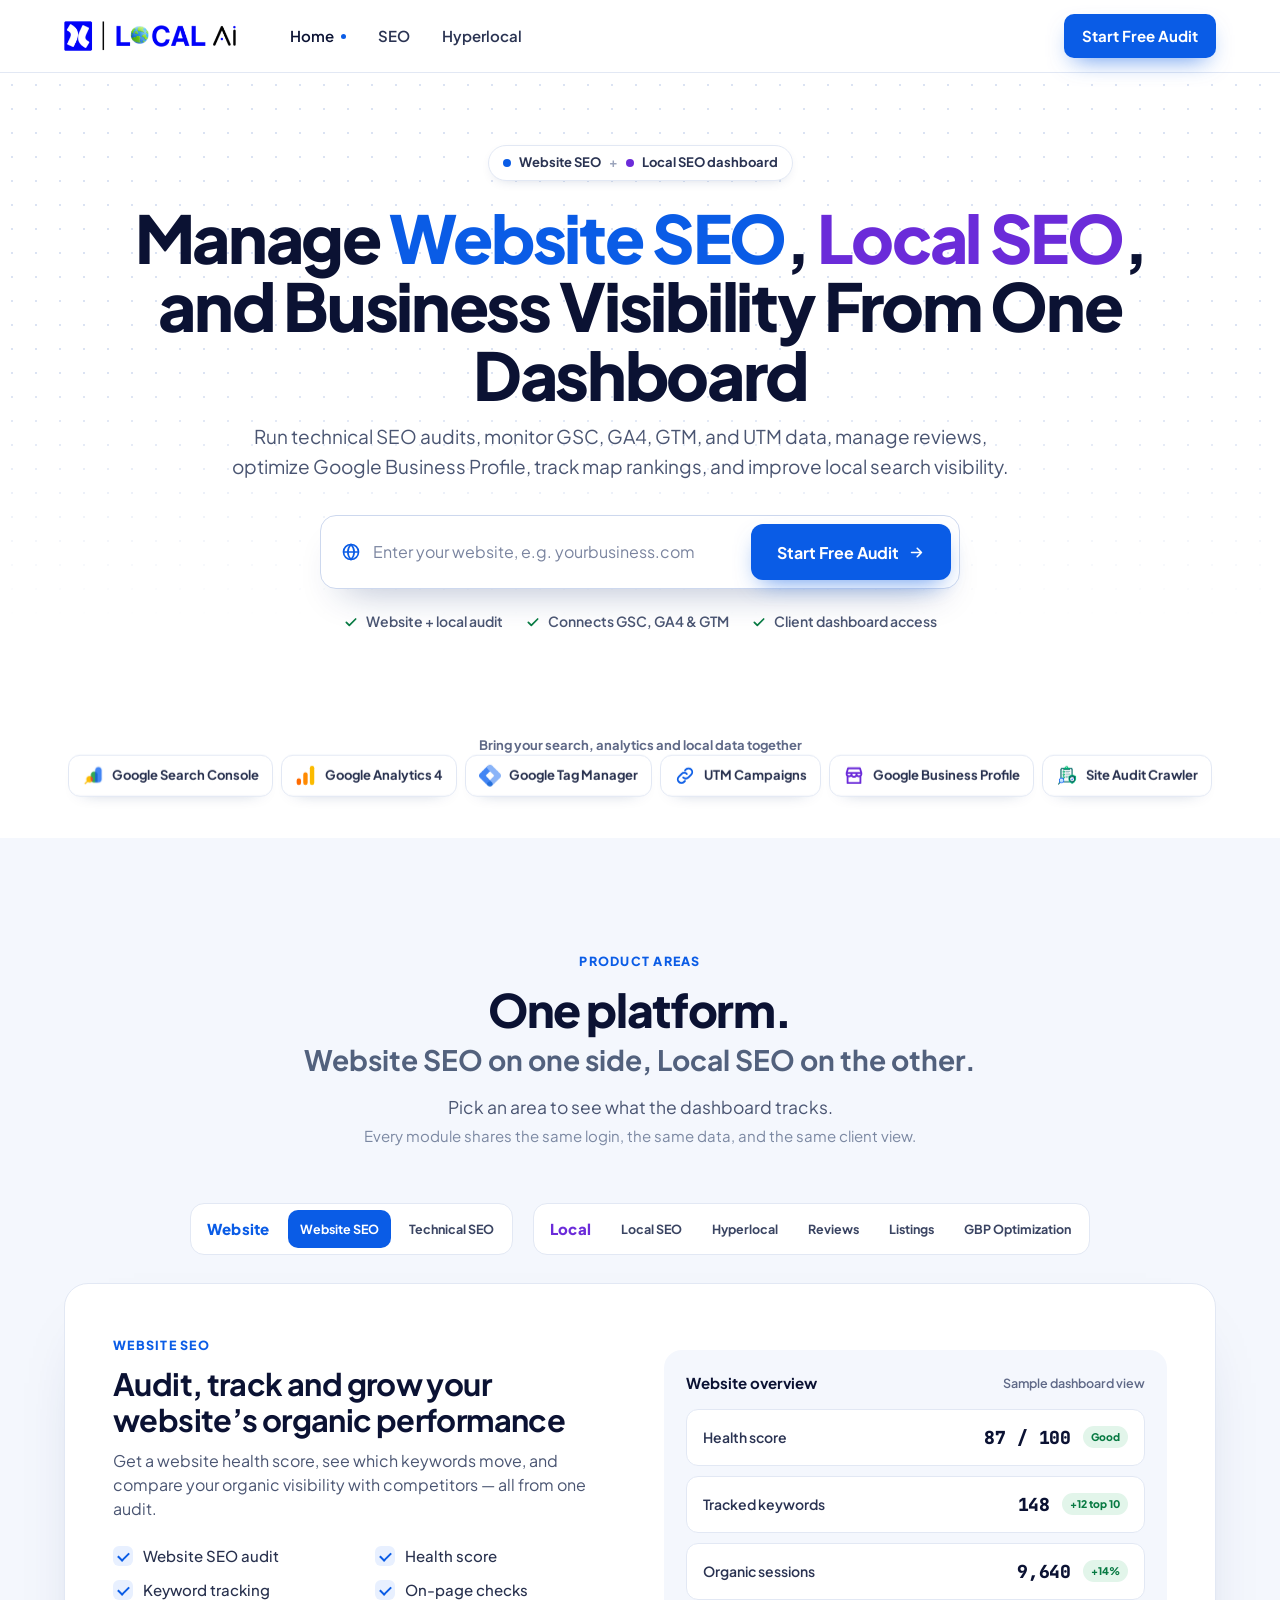
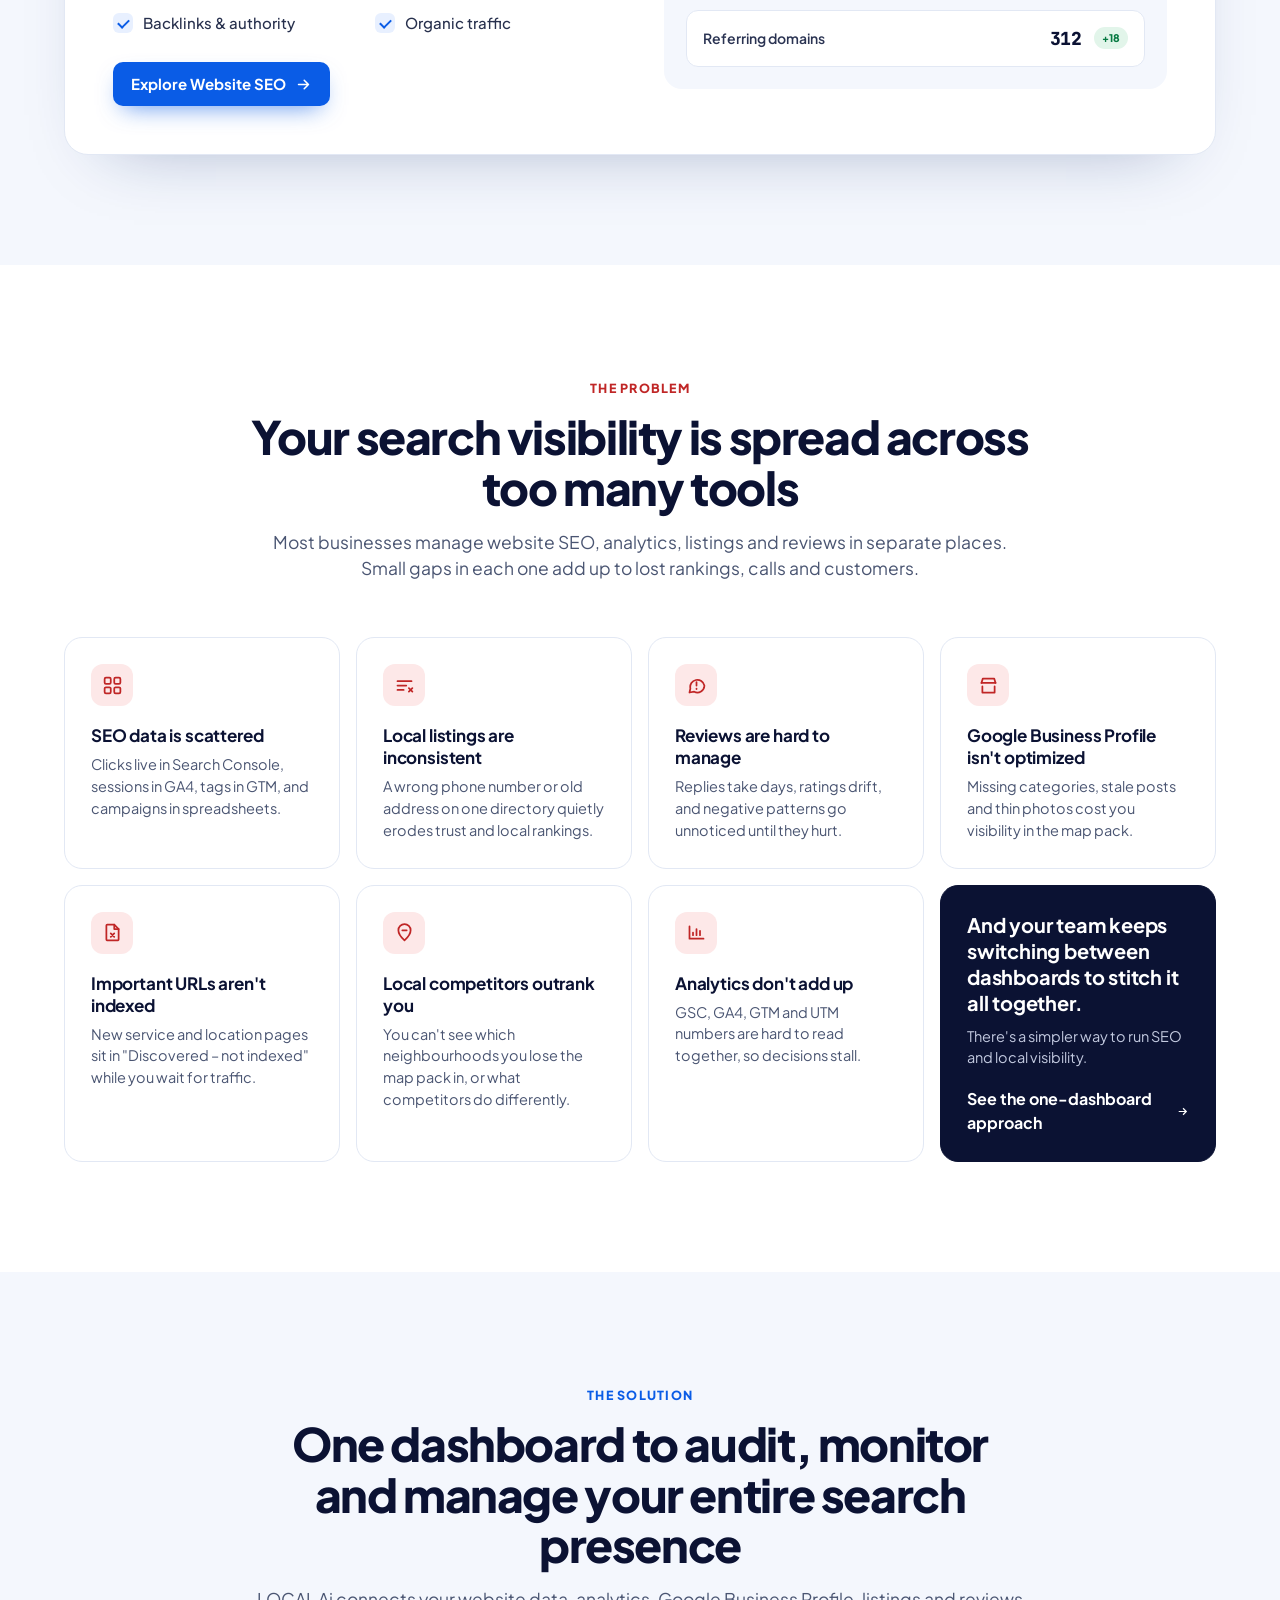
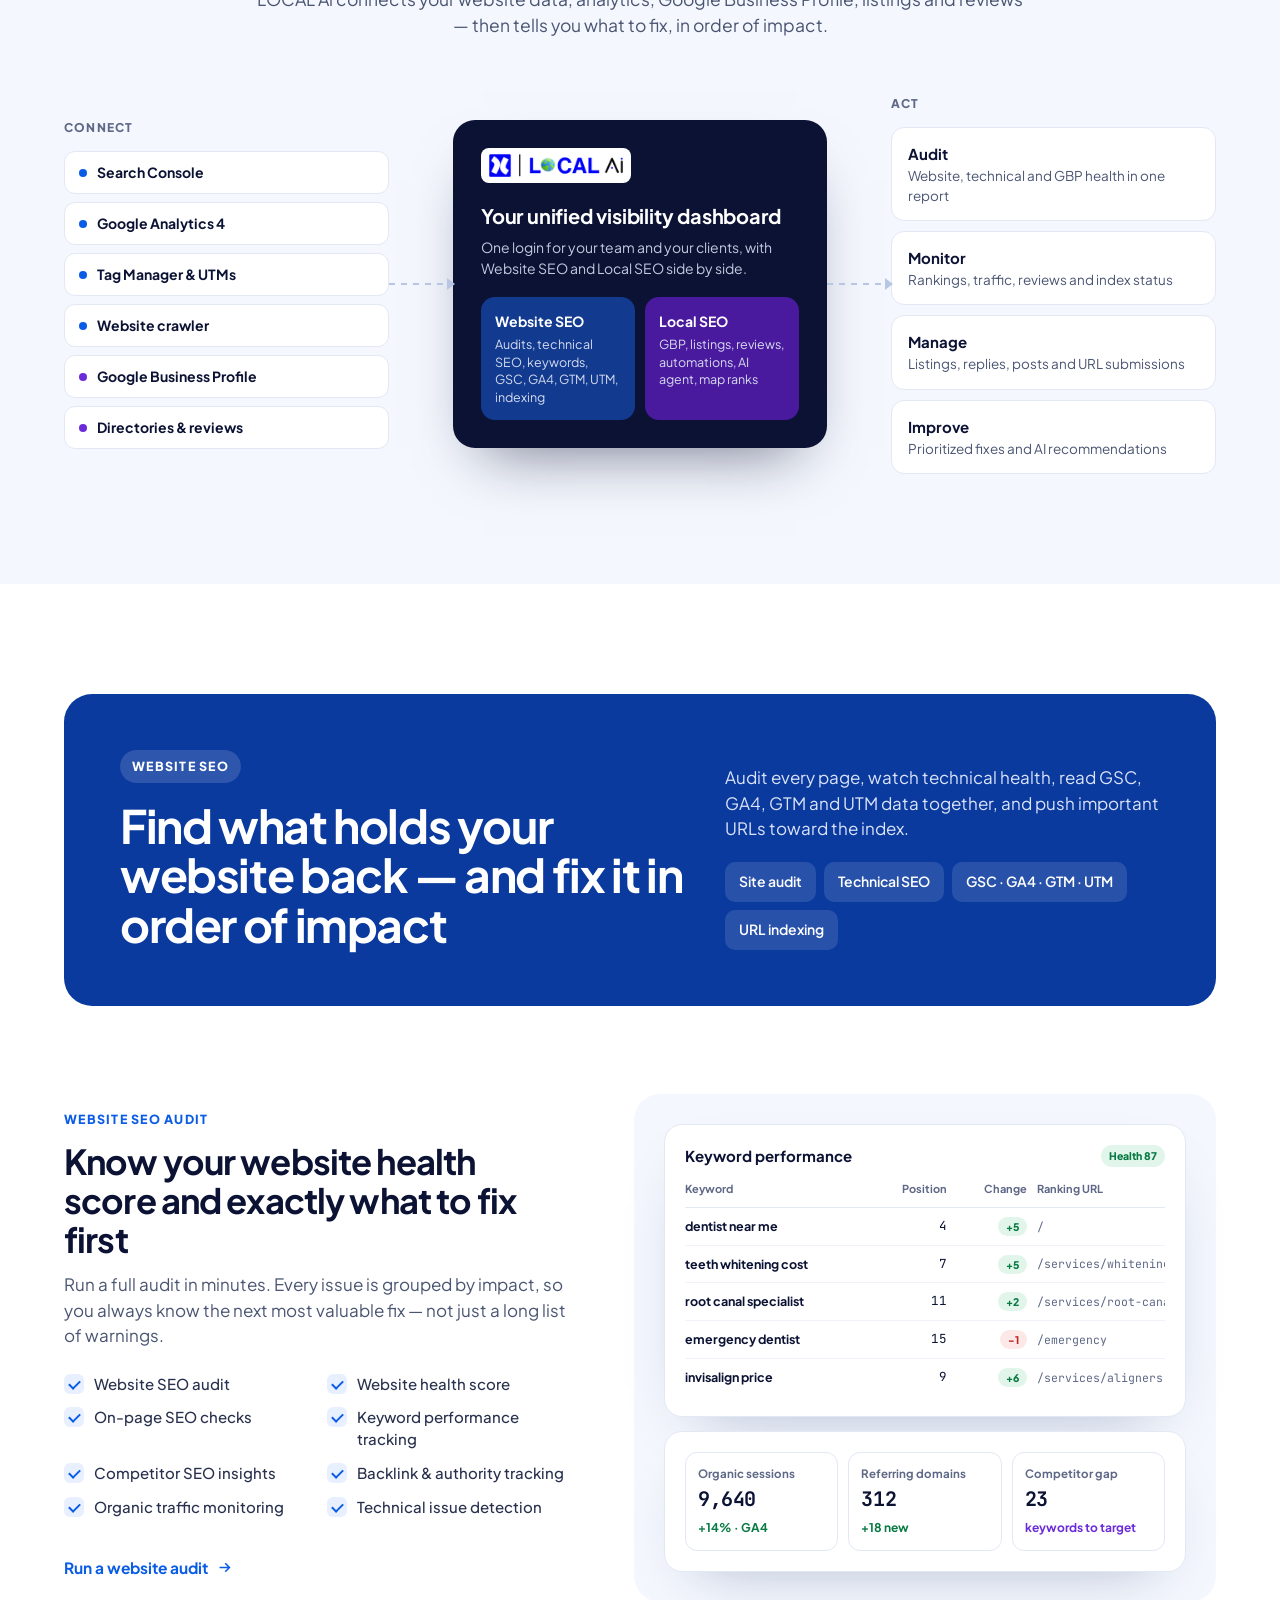
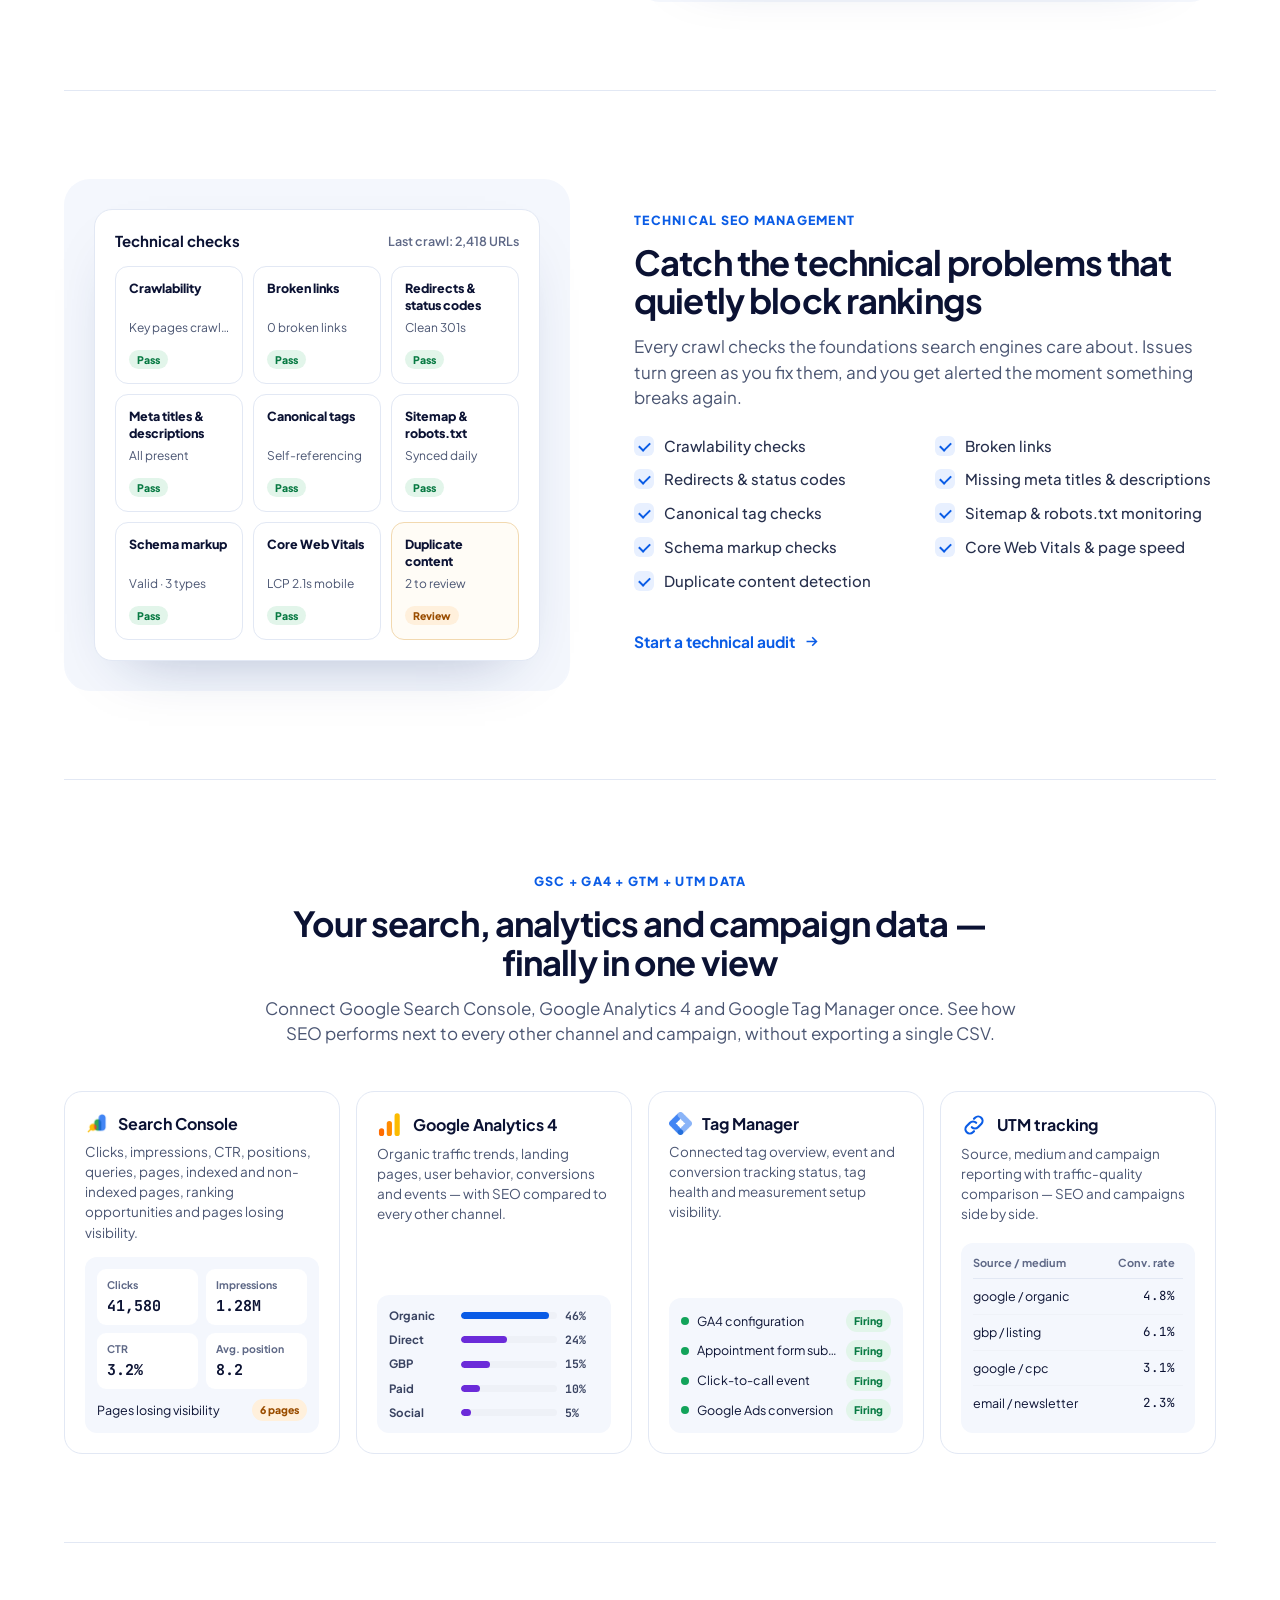
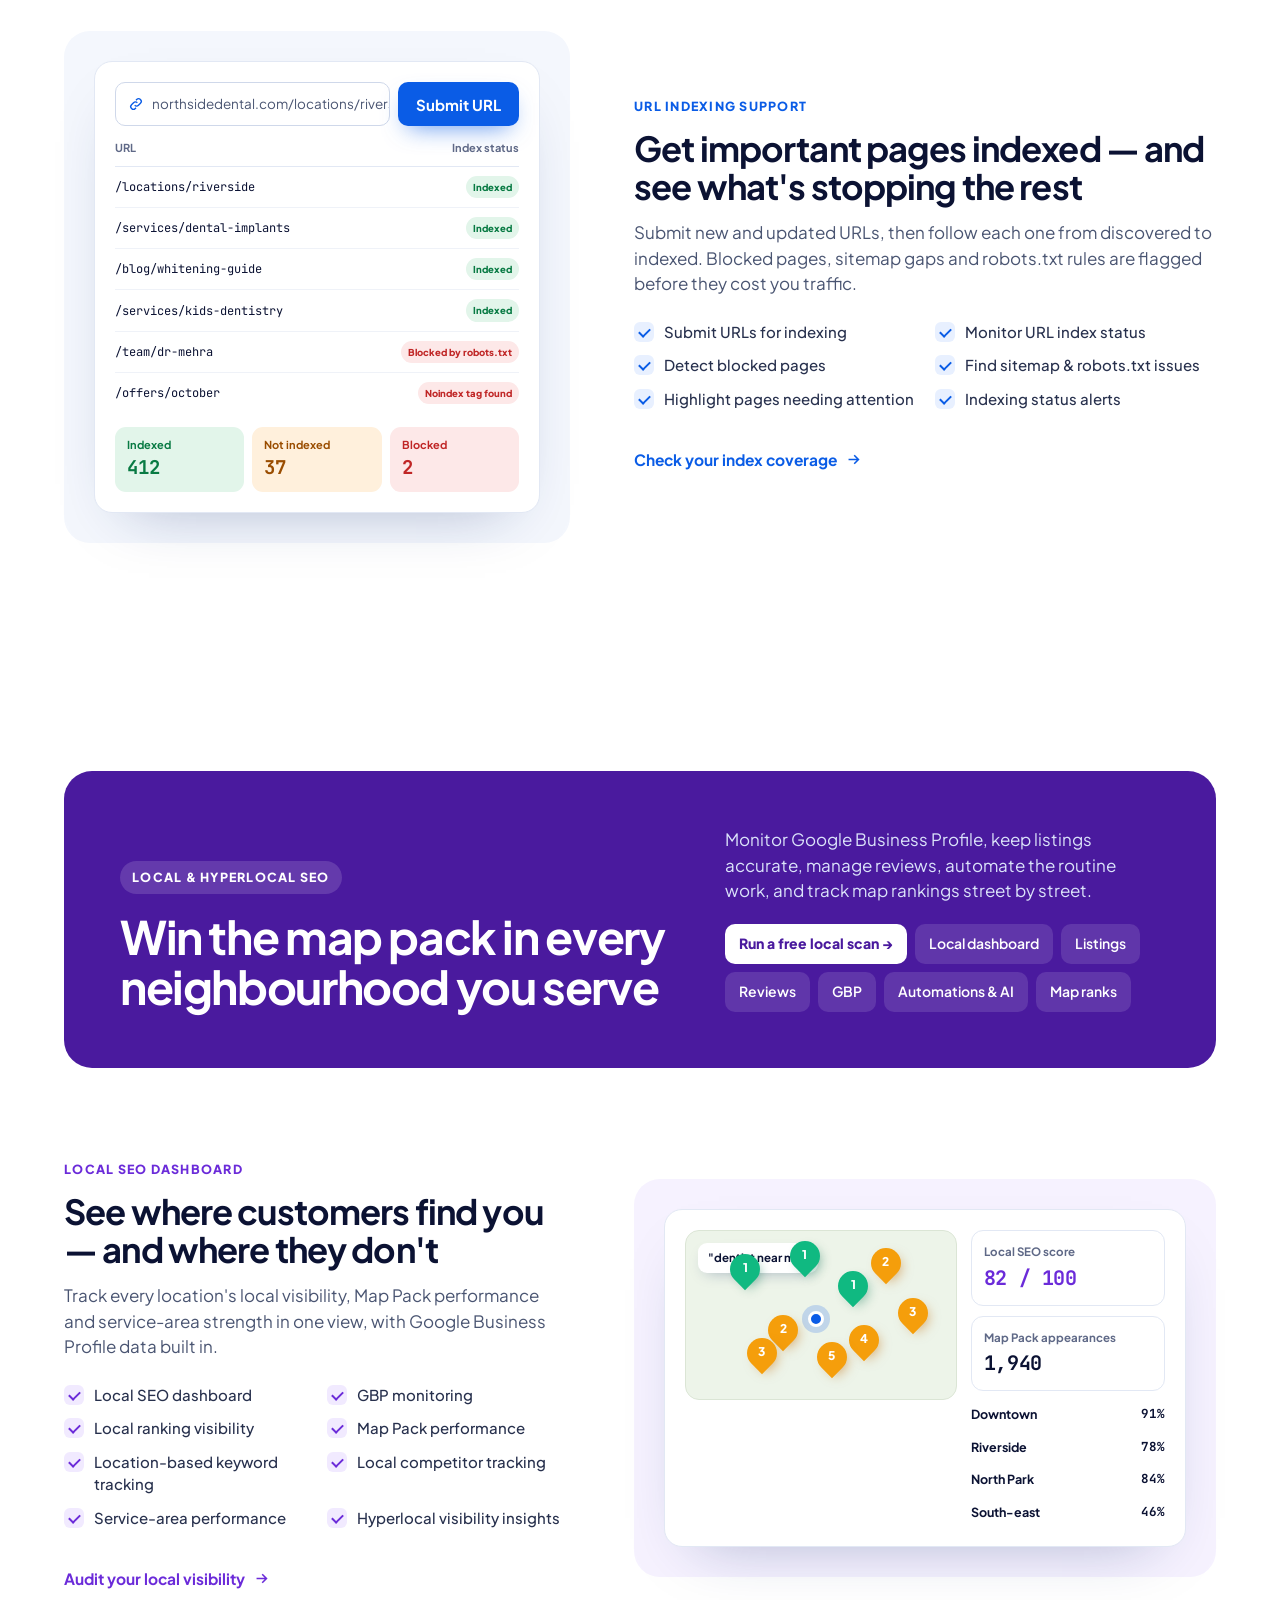
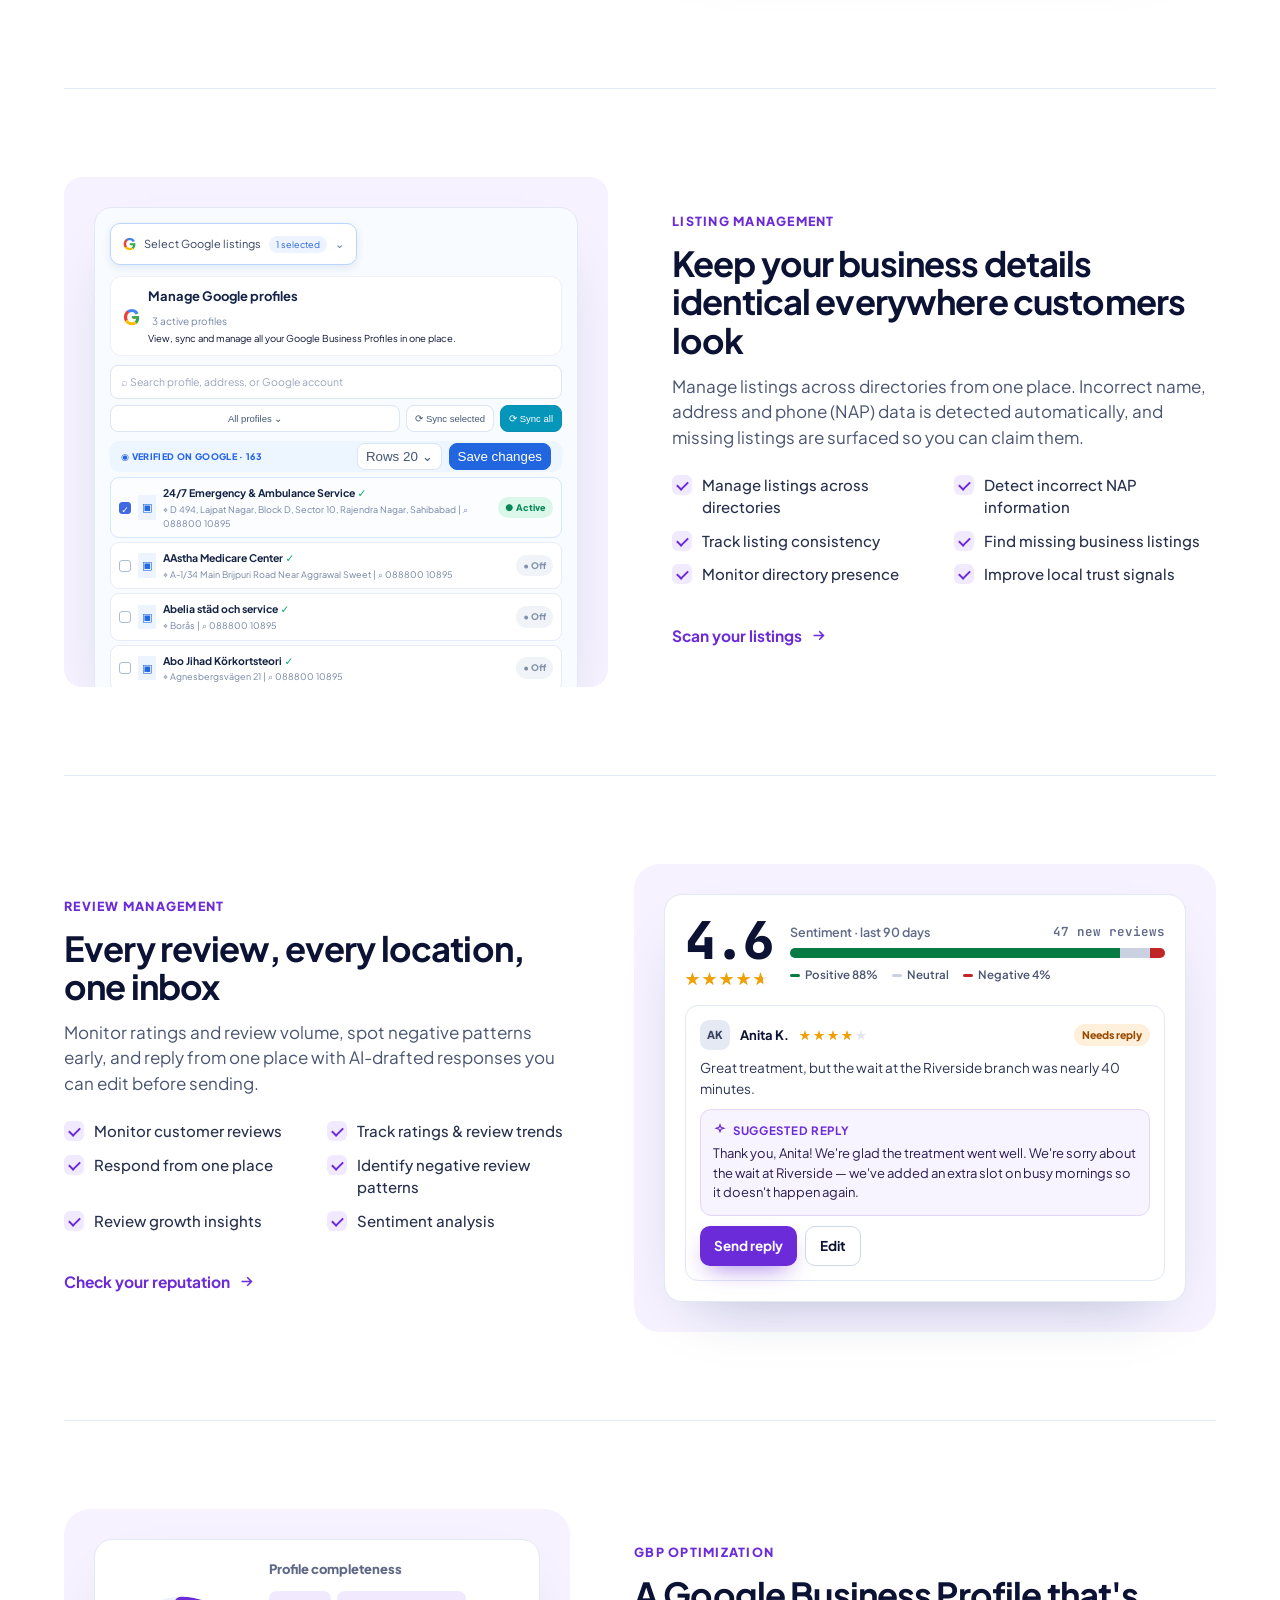
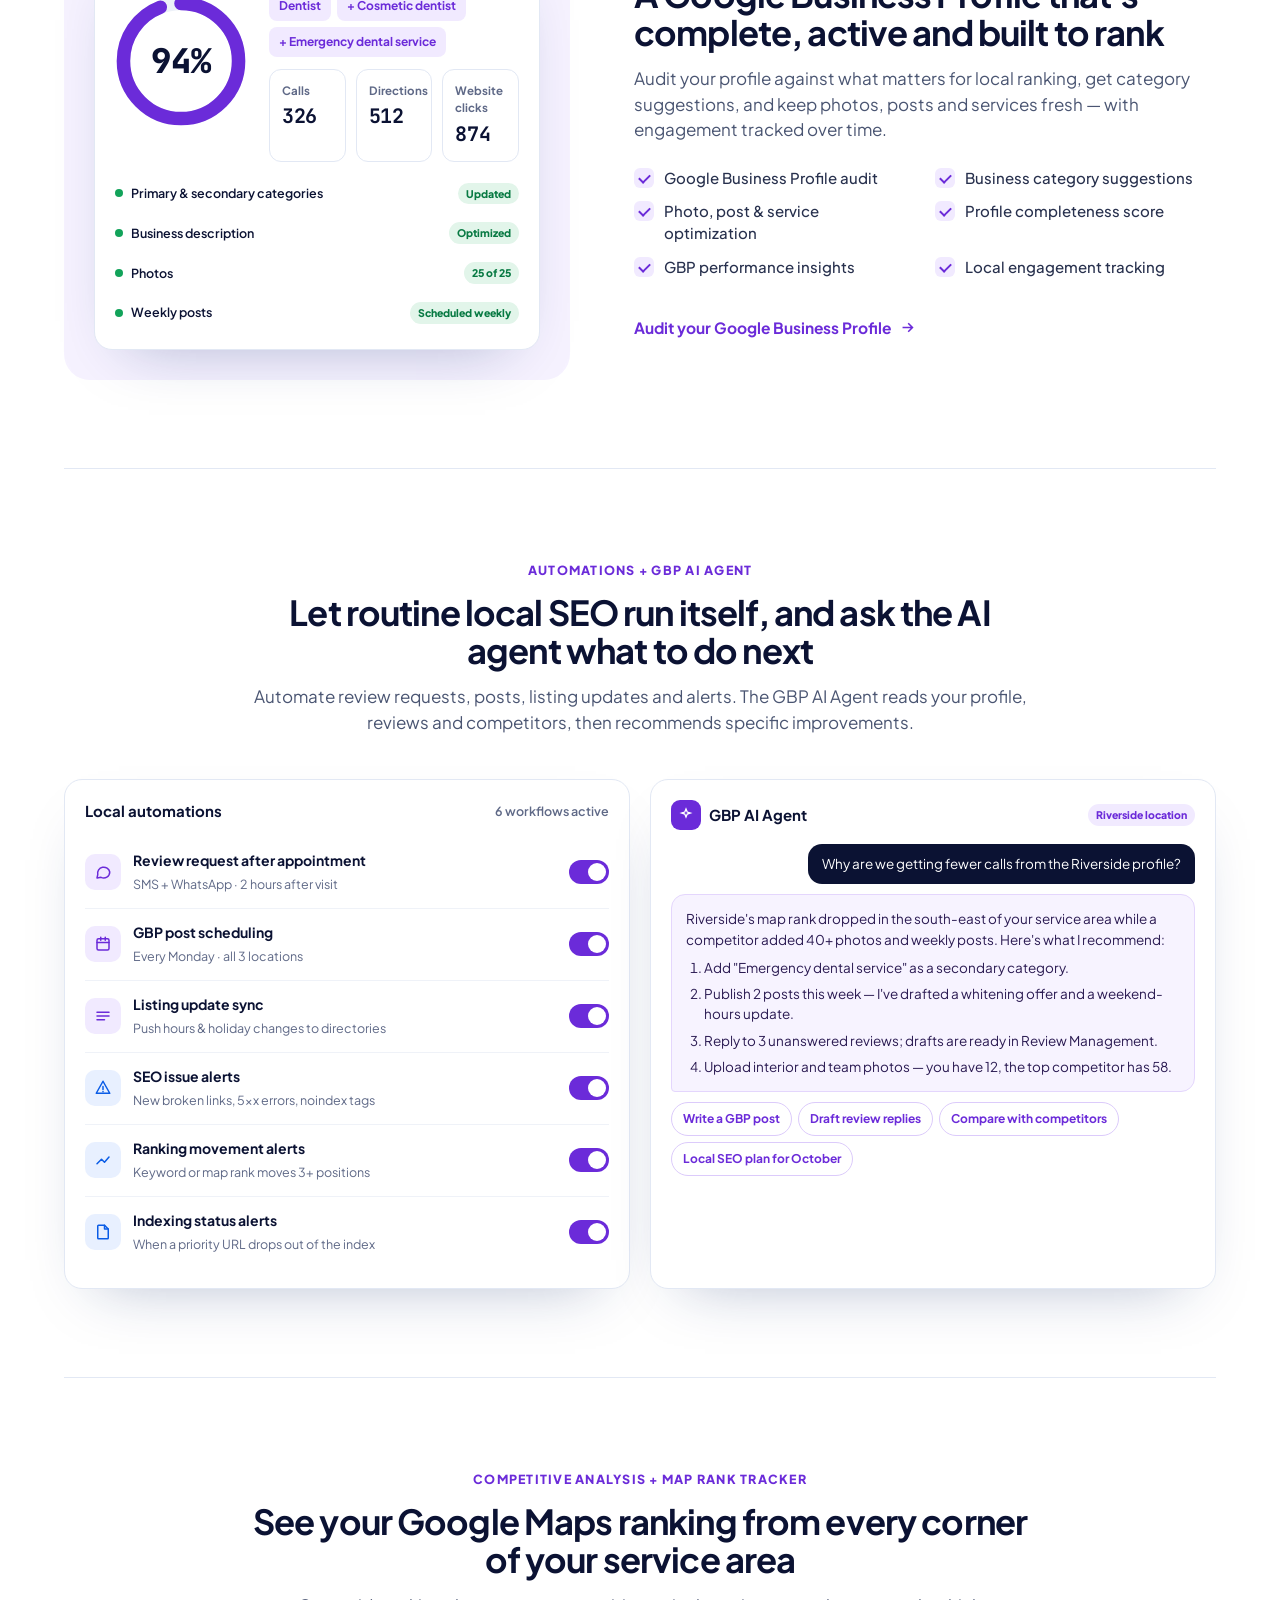
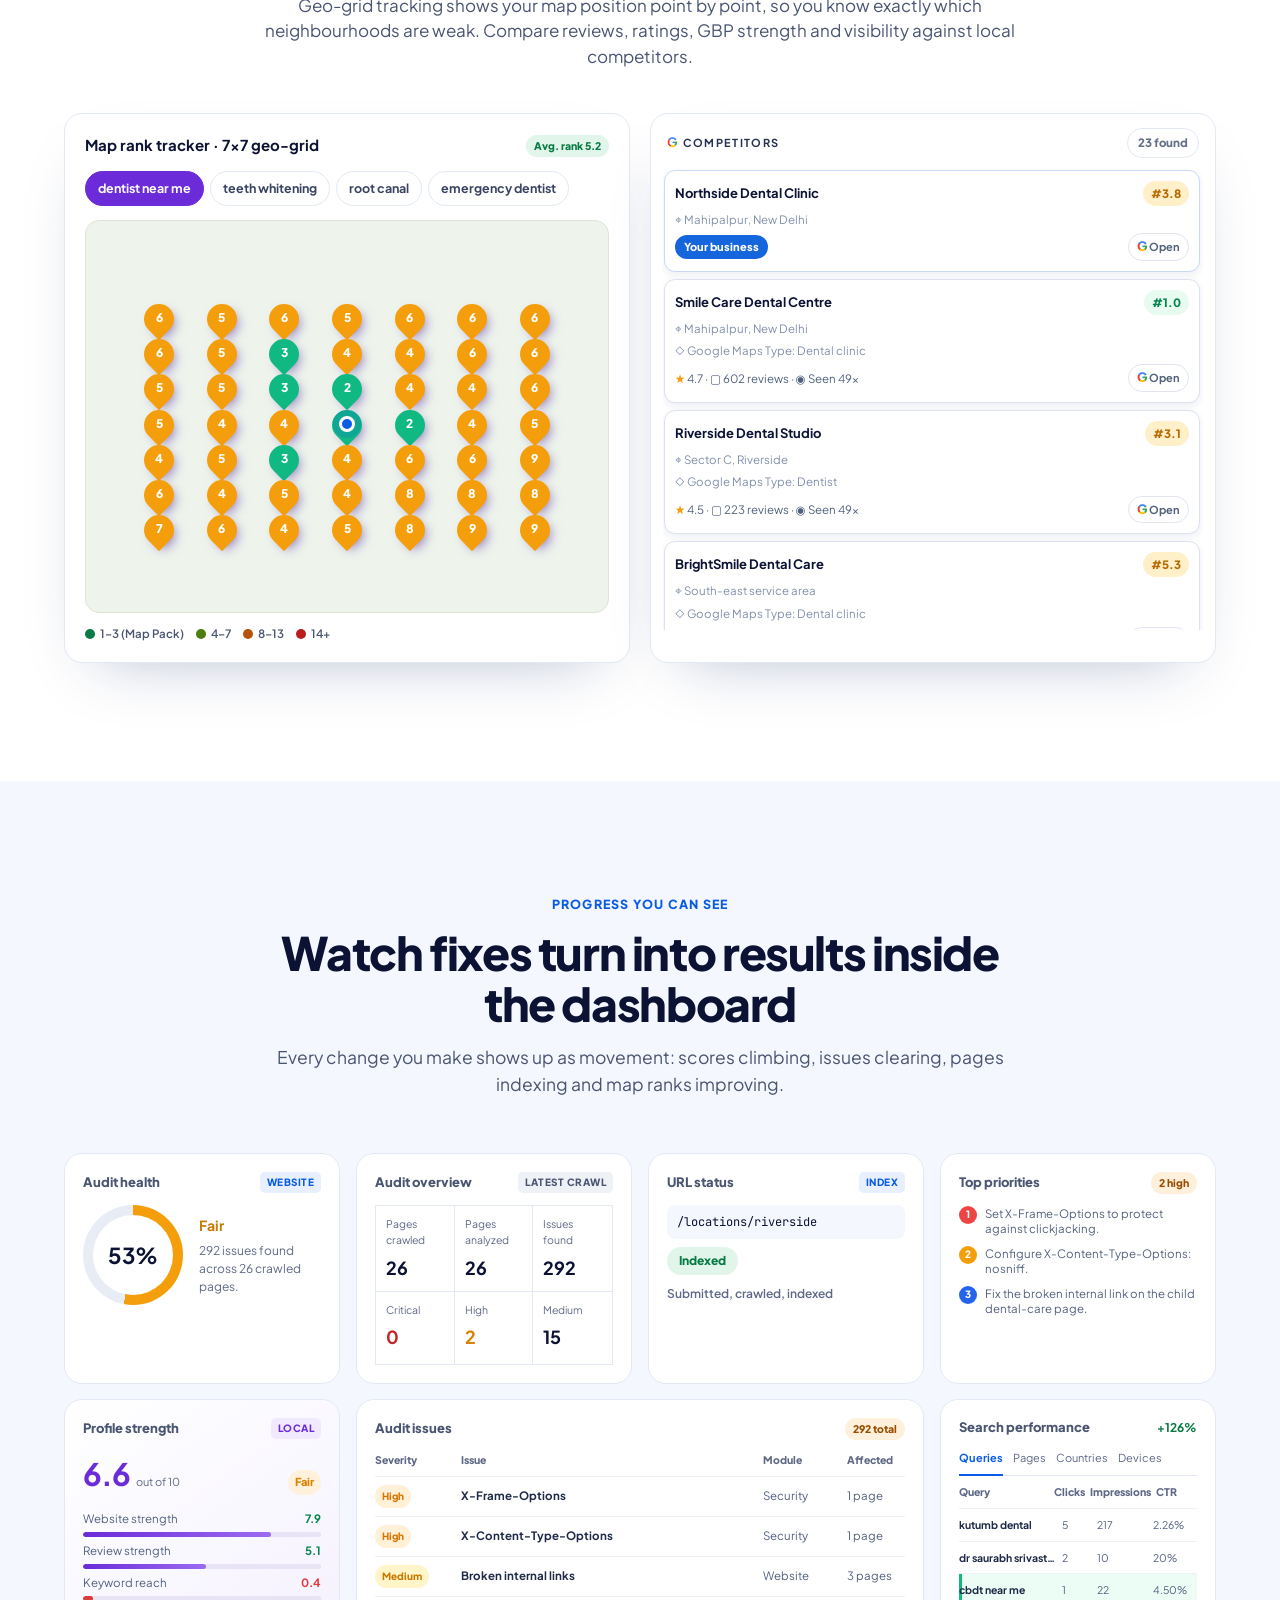
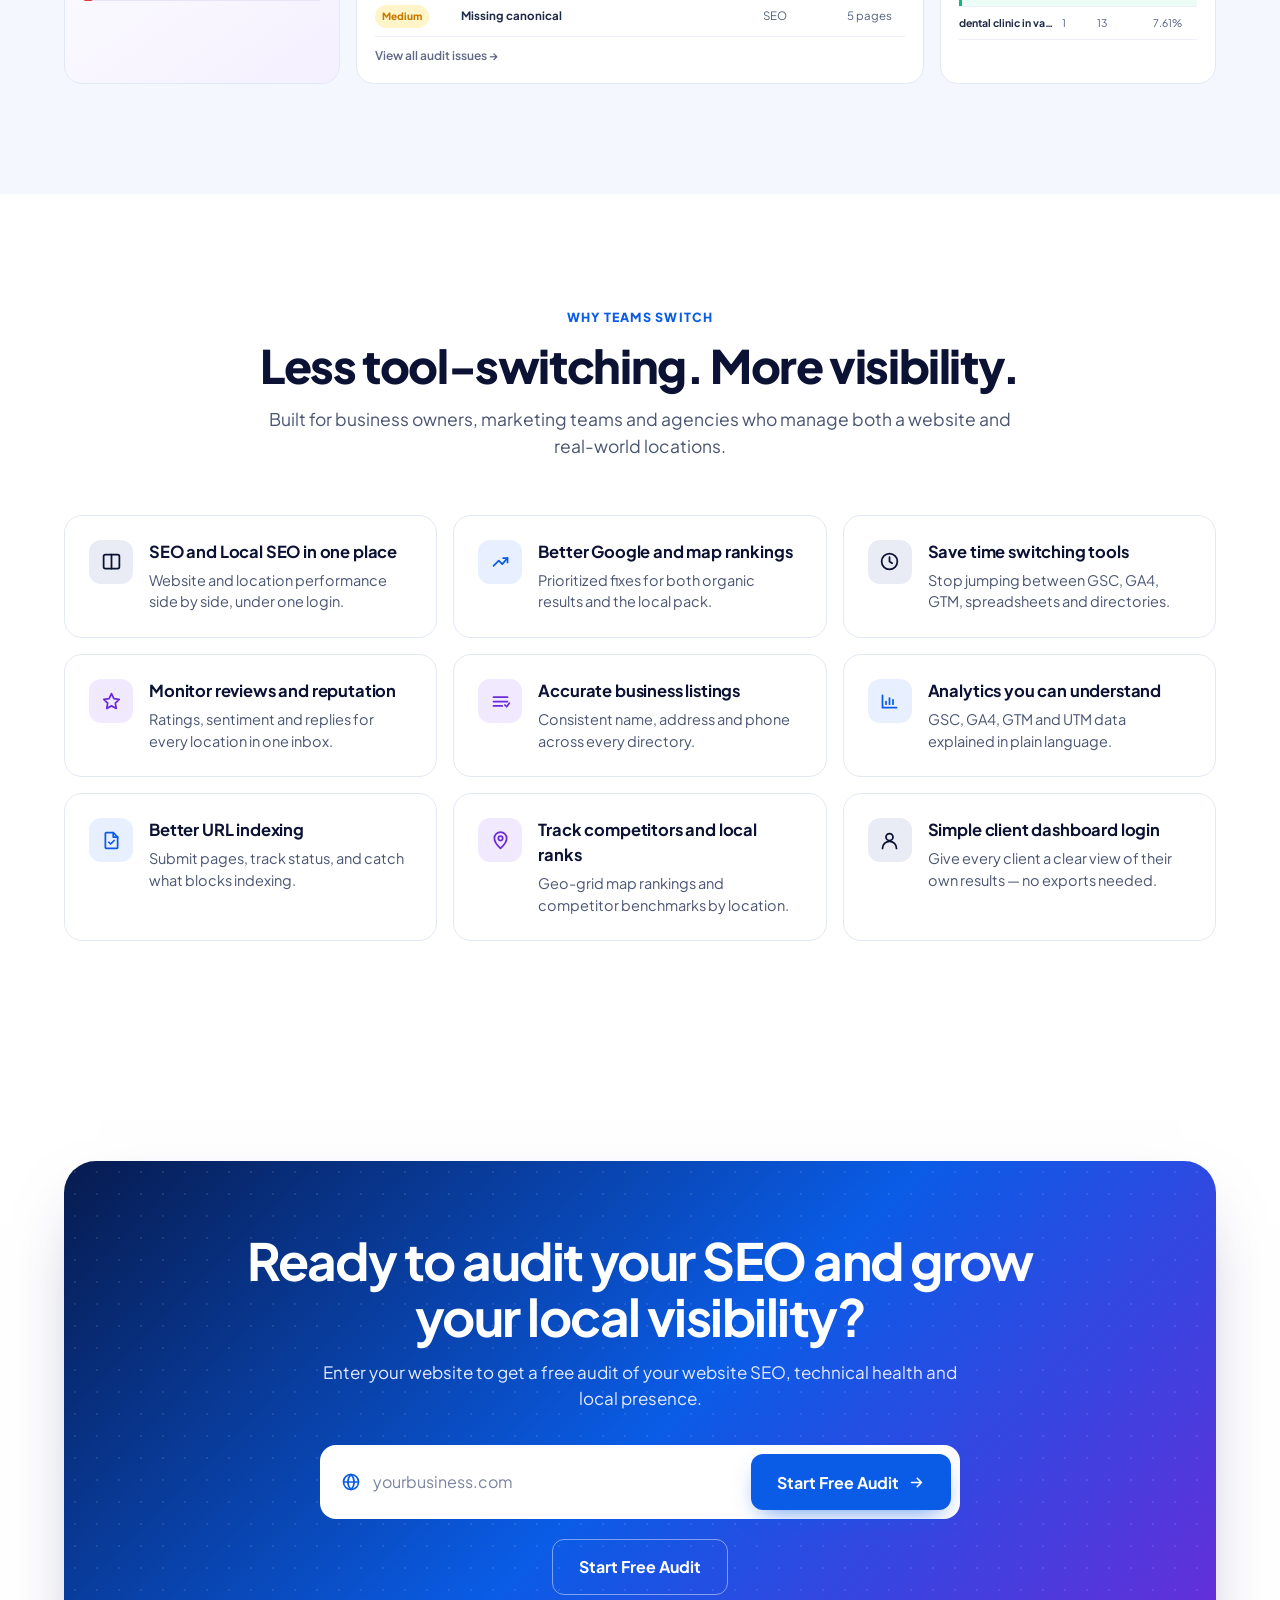
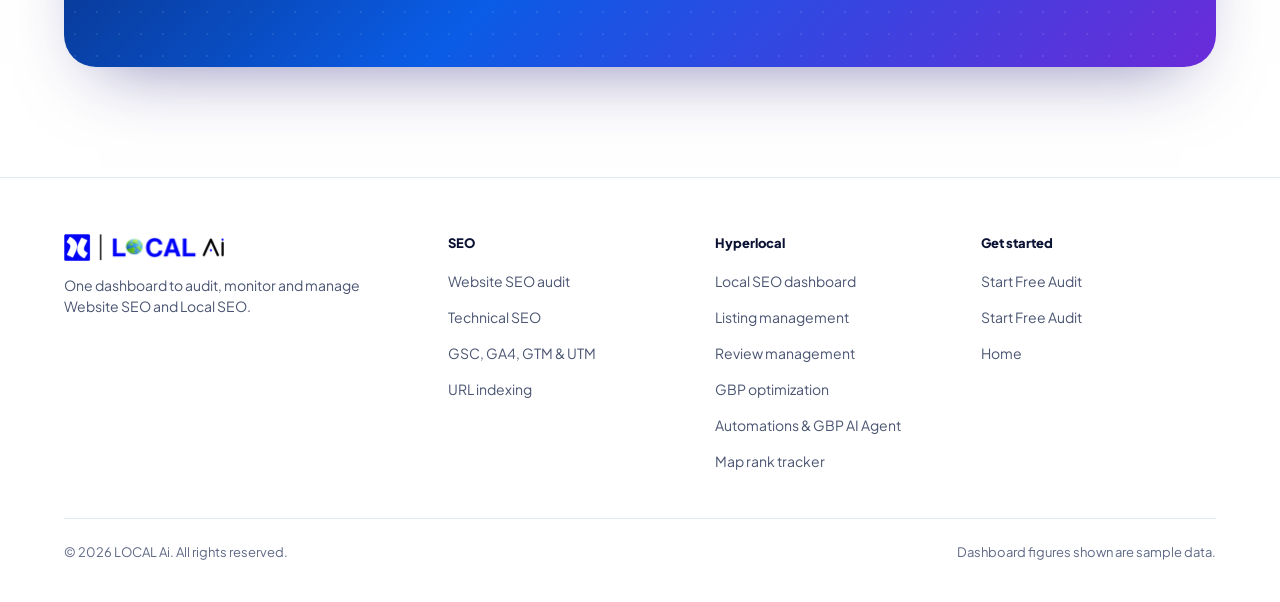
==== commit 6519fd86: "Fix dialog encoding and dashboard icons" ====
--- a/index.html
+++ b/index.html
@@ -3,7 +3,7 @@
 <head>
 <meta charset="utf-8">
 <meta name="viewport" content="width=device-width, initial-scale=1">
-<title>LOCAL Ai Ã¢â‚¬â€ Website SEO and Local SEO Dashboard</title>
+<title>LOCAL Ai — Website SEO and Local SEO Dashboard</title>
 <link rel="icon" href="assets/local-ai-logo.png">
 <link rel="preconnect" href="https://fonts.googleapis.com">
 <link rel="stylesheet" href="https://fonts.googleapis.com/css2?family=Plus+Jakarta+Sans:wght@400;500;600;700;800&amp;family=JetBrains+Mono:wght@500;700&amp;display=swap">
@@ -122,7 +122,7 @@
 <div class="pc rv"><div class="pi"><svg viewBox="0 0 24 24"><path d="M4 7h16M4 12h10M4 17h7"></path><path d="M17 15l4 4M21 15l-4 4"></path></svg></div><h4>Local listings are inconsistent</h4><p>A wrong phone number or old address on one directory quietly erodes trust and local rankings.</p></div>
 <div class="pc rv"><div class="pi"><svg viewBox="0 0 24 24"><path d="M21 12a8 8 0 01-11.6 7.1L4 20l1-4.6A8 8 0 1121 12z"></path><path d="M12 8v4M12 15.5v.5"></path></svg></div><h4>Reviews are hard to manage</h4><p>Replies take days, ratings drift, and negative patterns go unnoticed until they hurt.</p></div>
 <div class="pc rv"><div class="pi"><svg viewBox="0 0 24 24"><path d="M4 9l1.5-5h13L20 9"></path><path d="M5 13v7h14v-7"></path><path d="M4 9h16"></path></svg></div><h4>Google Business Profile isn't optimized</h4><p>Missing categories, stale posts and thin photos cost you visibility in the map pack.</p></div>
-<div class="pc rv"><div class="pi"><svg viewBox="0 0 24 24"><path d="M14 3H6a1 1 0 00-1 1v16a1 1 0 001 1h12a1 1 0 001-1V8z"></path><path d="M14 3v5h5M10 13l4 4M14 13l-4 4"></path></svg></div><h4>Important URLs aren't indexed</h4><p>New service and location pages sit in "Discovered Ã¢â‚¬â€œ not indexed" while you wait for traffic.</p></div>
+<div class="pc rv"><div class="pi"><svg viewBox="0 0 24 24"><path d="M14 3H6a1 1 0 00-1 1v16a1 1 0 001 1h12a1 1 0 001-1V8z"></path><path d="M14 3v5h5M10 13l4 4M14 13l-4 4"></path></svg></div><h4>Important URLs aren't indexed</h4><p>New service and location pages sit in "Discovered – not indexed" while you wait for traffic.</p></div>
 <div class="pc rv"><div class="pi"><svg viewBox="0 0 24 24"><path d="M12 21s-7-6.2-7-11.5A7 7 0 0119 9.5C19 14.8 12 21 12 21z"></path><path d="M9.5 9.5h5"></path></svg></div><h4>Local competitors outrank you</h4><p>You can't see which neighbourhoods you lose the map pack in, or what competitors do differently.</p></div>
 <div class="pc rv"><div class="pi"><svg viewBox="0 0 24 24"><path d="M4 19V5M4 19h16"></path><path d="M8 15v-3M12 15V8M16 15v-5"></path></svg></div><h4>Analytics don't add up</h4><p>GSC, GA4, GTM and UTM numbers are hard to read together, so decisions stall.</p></div>
 <div class="pc dark rv"><div><h4 style="font-size: 20px">And your team keeps switching between dashboards to stitch it all together.</h4><p style="margin-top: 10px">There's a simpler way to run SEO and local visibility.</p></div><a href="#solution">See the one-dashboard approach<svg viewBox="0 0 24 24" aria-hidden="true"><path d="M5 12h14M13 6l6 6-6 6"></path></svg></a></div>
@@ -136,7 +136,7 @@
 <div class="sh rv">
 <span class="kick">The solution</span>
 <h2>One dashboard to audit, monitor and manage your entire search presence</h2>
-<p>LOCAL Ai connects your website data, analytics, Google Business Profile, listings and reviews Ã¢â‚¬â€ then tells you what to fix, in order of impact.</p>
+<p>LOCAL Ai connects your website data, analytics, Google Business Profile, listings and reviews — then tells you what to fix, in order of impact.</p>
 </div>
 <div class="sol rv">
 <div class="scol">
@@ -180,11 +180,11 @@
 <div class="zh b rv">
 <div>
 <span class="ztag">Website SEO</span>
-<h2>Find what holds your website back Ã¢â‚¬â€ and fix it in order of impact</h2>
+<h2>Find what holds your website back — and fix it in order of impact</h2>
 </div>
 <div>
 <p>Audit every page, watch technical health, read GSC, GA4, GTM and UTM data together, and push important URLs toward the index.</p>
-<div class="zjump"><a href="#website-audit">Site audit</a><a href="#technical">Technical SEO</a><a href="#analytics">GSC Ã‚Â· GA4 Ã‚Â· GTM Ã‚Â· UTM</a><a href="#indexing">URL indexing</a></div>
+<div class="zjump"><a href="#website-audit">Site audit</a><a href="#technical">Technical SEO</a><a href="#analytics">GSC · GA4 · GTM · UTM</a><a href="#indexing">URL indexing</a></div>
 </div>
 </div>
 
@@ -193,7 +193,7 @@
 <div class="ft rv">
 <span class="fk b">Website SEO audit</span>
 <h3>Know your website health score and exactly what to fix first</h3>
-<p>Run a full audit in minutes. Every issue is grouped by impact, so you always know the next most valuable fix Ã¢â‚¬â€ not just a long list of warnings.</p>
+<p>Run a full audit in minutes. Every issue is grouped by impact, so you always know the next most valuable fix — not just a long list of warnings.</p>
 <ul class="fl">
 <li>Website SEO audit</li><li>Website health score</li><li>On-page SEO checks</li><li>Keyword performance tracking</li><li>Competitor SEO insights</li><li>Backlink & authority tracking</li><li>Organic traffic monitoring</li><li>Technical issue detection</li>
 </ul>
@@ -211,7 +211,7 @@
 </div>
 <div class="vc">
 <div class="minis">
-<div class="mini"><small>Organic sessions</small><b class="mono">${v.orgSess}</b><span class="delta">+14% Ã‚Â· GA4</span></div>
+<div class="mini"><small>Organic sessions</small><b class="mono">${v.orgSess}</b><span class="delta">+14% · GA4</span></div>
 <div class="mini"><small>Referring domains</small><b class="mono">${v.refDom}</b><span class="delta">+18 new</span></div>
 <div class="mini"><small>Competitor gap</small><b class="mono">23</b><span class="delta" style="color: #6b2bd9">keywords to target</span></div>
 </div>
@@ -244,7 +244,7 @@
 <div class="feat" id="analytics" style="display: block">
 <div class="fh rv">
 <span class="fk b">GSC + GA4 + GTM + UTM data</span>
-<h3>Your search, analytics and campaign data Ã¢â‚¬â€ finally in one view</h3>
+<h3>Your search, analytics and campaign data — finally in one view</h3>
 <p>Connect Google Search Console, Google Analytics 4 and Google Tag Manager once. See how SEO performs next to every other channel and campaign, without exporting a single CSV.</p>
 </div>
 <div class="agrid">
@@ -255,7 +255,7 @@
 </div>
 <div class="ac rv">
 <div class="ah"><svg viewBox="0 0 40 40" aria-hidden="true"><rect x="3" y="25" width="8" height="12" rx="4" fill="#ff6b00"></rect><rect x="15" y="14" width="8" height="23" rx="4" fill="#ff8a00"></rect><rect x="27" y="2" width="8" height="35" rx="4" fill="#fbbb00"></rect></svg><h4>Google Analytics 4</h4></div>
-<p>Organic traffic trends, landing pages, user behavior, conversions and events Ã¢â‚¬â€ with SEO compared to every other channel.</p>
+<p>Organic traffic trends, landing pages, user behavior, conversions and events — with SEO compared to every other channel.</p>
 <div class="vbox"><div class="chb">${(v.channels || []).map((ch, $index) => html`<div><span>${ch.name}</span><span class="hb ${ch.tone}"><i style="width: ${ch.w}"></i></span><span class="mono">${ch.pct}</span></div>`)}</div></div>
 </div>
 <div class="ac rv">
@@ -265,7 +265,7 @@
 </div>
 <div class="ac rv">
 <div class="ah"><svg viewBox="0 0 24 24" aria-hidden="true" style="stroke: #0a5ce6; fill: none; stroke-width: 2; stroke-linecap: round"><path d="M10 14a4 4 0 005.7 0l3-3a4 4 0 00-5.7-5.7l-1 1"></path><path d="M14 10a4 4 0 00-5.7 0l-3 3a4 4 0 005.7 5.7l1-1"></path></svg><h4>UTM tracking</h4></div>
-<p>Source, medium and campaign reporting with traffic-quality comparison Ã¢â‚¬â€ SEO and campaigns side by side.</p>
+<p>Source, medium and campaign reporting with traffic-quality comparison — SEO and campaigns side by side.</p>
 <div class="vbox"><div class="scroll"><table class="tbl"><thead><tr><th>Source / medium</th><th class="num">Conv. rate</th></tr></thead><tbody><tr><td>google / organic</td><td class="num mono">4.8%</td></tr><tr><td>gbp / listing</td><td class="num mono">6.1%</td></tr><tr><td>google / cpc</td><td class="num mono">3.1%</td></tr><tr><td>email / newsletter</td><td class="num mono">2.3%</td></tr></tbody></table></div></div>
 </div>
 </div>
@@ -275,7 +275,7 @@
 <div class="feat rev" id="indexing">
 <div class="ft rv">
 <span class="fk b">URL indexing support</span>
-<h3>Get important pages indexed Ã¢â‚¬â€ and see what's stopping the rest</h3>
+<h3>Get important pages indexed — and see what's stopping the rest</h3>
 <p>Submit new and updated URLs, then follow each one from discovered to indexed. Blocked pages, sitemap gaps and robots.txt rules are flagged before they cost you traffic.</p>
 <ul class="fl">
 <li>Submit URLs for indexing</li><li>Monitor URL index status</li><li>Detect blocked pages</li><li>Find sitemap & robots.txt issues</li><li>Highlight pages needing attention</li><li>Indexing status alerts</li>
@@ -312,7 +312,7 @@
 </div>
 <div>
 <p>Monitor Google Business Profile, keep listings accurate, manage reviews, automate the routine work, and track map rankings street by street.</p>
-<div class="zjump"><a href="local-seo.html" style="background: #fff; color: #4a1a9e; font-weight: 800">Run a free local scan Ã¢â€ â€™</a><a href="#local-dashboard">Local dashboard</a><a href="#listings">Listings</a><a href="#reviews">Reviews</a><a href="#gbp">GBP</a><a href="#automations">Automations & AI</a><a href="#map-rank">Map ranks</a></div>
+<div class="zjump"><a href="local-seo.html" style="background: #fff; color: #4a1a9e; font-weight: 800">Run a free local scan →</a><a href="#local-dashboard">Local dashboard</a><a href="#listings">Listings</a><a href="#reviews">Reviews</a><a href="#gbp">GBP</a><a href="#automations">Automations & AI</a><a href="#map-rank">Map ranks</a></div>
 </div>
 </div>
 
@@ -320,7 +320,7 @@
 <div class="feat" id="local-dashboard">
 <div class="ft rv">
 <span class="fk p">Local SEO dashboard</span>
-<h3>See where customers find you Ã¢â‚¬â€ and where they don't</h3>
+<h3>See where customers find you — and where they don't</h3>
 <p>Track every location's local visibility, Map Pack performance and service-area strength in one view, with Google Business Profile data built in.</p>
 <ul class="fl p">
 <li>Local SEO dashboard</li><li>GBP monitoring</li><li>Local ranking visibility</li><li>Map Pack performance</li><li>Location-based keyword tracking</li><li>Local competitor tracking</li><li>Service-area performance</li><li>Hyperlocal visibility insights</li>
@@ -361,11 +361,11 @@
 </div>
 <div class="stage p rv listing-stage">
 <div class="vc listing-manager">
-<div class="listing-select"><span class="google-mark">G</span><span>Select Google listings</span><small>1 selected</small><b>Ã¢Å’â€ž</b></div>
+<div class="listing-select"><span class="google-mark">G</span><span>Select Google listings</span><small>1 selected</small><b>⌄</b></div>
 <div class="lm-title"><span class="google-mark big">G</span><div><b>Manage Google profiles</b><small>3 active profiles</small><em>View, sync and manage all your Google Business Profiles in one place.</em></div></div>
-<div class="lm-tools"><span class="lm-search">Ã¢Å’â€¢  Search profile, address, or Google account</span><button>All profiles Ã¢Å’â€ž</button><button>Ã¢Å¸Â³  Sync selected</button><button class="lm-sync">Ã¢Å¸Â³  Sync all</button><button>Ã¢â€“Â£  All visible</button></div>
-<div class="lm-verified">Ã¢â€”â€°  VERIFIED ON GOOGLE Ã‚Â· 163 <span class="lm-actions"><button>Rows  20 Ã¢Å’â€ž</button><button>Save changes</button></span></div>
-${[['24/7 Emergency & Ambulance Service','D 494, Lajpat Nagar, Block D, Sector 10, Rajendra Nagar, Sahibabad','Active'],['AAstha Medicare Center','A-1/34 Main Brijpuri Road Near Aggrawal Sweet','Off'],['Abelia stÃƒÂ¤d och service','BorÃƒÂ¥s','Off'],['Abo Jihad KÃƒÂ¶rkortsteori','AgnesbergsvÃƒÂ¤gen 21','Off'],['Acne & Scar Removal - Skin DNA Clinic','12, North Avenue, West Punjabi Bagh, Punjabi Bagh','Off'],['Aditi Dental Clinic','Shop No 2 Sector 134, Noida, Nagla Nagli, Uttar Pradesh 201304','Off'],['Advanced Hair Transplant & PRP Therapy - Skin DNA Clinic','12, North Avenue, West Punjabi Bagh, Punjabi Bagh','Off'],['Aja Trafikskola AB','AgnesbergsvÃƒÂ¤gen 21','Off']].map((profile, $index) => html`<div class="lm-profile ${$index === 0 ? 'selected' : ''}"><span class="lm-check">${$index === 0 ? 'Ã¢Å“â€œ' : ''}</span><span class="lm-store">Ã¢â€“Â£</span><span class="lm-name"><b>${profile[0]} <i>Ã¢Å“â€œ</i></b><small>Ã¢Å’â€“ ${profile[1]}   |  Ã¢Å’â€¢ 088800 10895</small></span><span class="lm-status ${profile[2] === 'Active' ? 'active' : ''}">${profile[2] === 'Active' ? 'Ã¢â€”Â Active' : 'Ã¢â‚¬Â¢ Off'}</span></div>`)}
+<div class="lm-tools"><span class="lm-search">⌕  Search profile, address, or Google account</span><button>All profiles ⌄</button><button>⟳  Sync selected</button><button class="lm-sync">⟳  Sync all</button><button>▣  All visible</button></div>
+<div class="lm-verified">◉  VERIFIED ON GOOGLE · 163 <span class="lm-actions"><button>Rows  20 ⌄</button><button>Save changes</button></span></div>
+${[['24/7 Emergency & Ambulance Service','D 494, Lajpat Nagar, Block D, Sector 10, Rajendra Nagar, Sahibabad','Active'],['AAstha Medicare Center','A-1/34 Main Brijpuri Road Near Aggrawal Sweet','Off'],['Abelia städ och service','Borås','Off'],['Abo Jihad Körkortsteori','Agnesbergsvägen 21','Off'],['Acne & Scar Removal - Skin DNA Clinic','12, North Avenue, West Punjabi Bagh, Punjabi Bagh','Off'],['Aditi Dental Clinic','Shop No 2 Sector 134, Noida, Nagla Nagli, Uttar Pradesh 201304','Off'],['Advanced Hair Transplant & PRP Therapy - Skin DNA Clinic','12, North Avenue, West Punjabi Bagh, Punjabi Bagh','Off'],['Aja Trafikskola AB','Agnesbergsvägen 21','Off']].map((profile, $index) => html`<div class="lm-profile ${$index === 0 ? 'selected' : ''}"><span class="lm-check">${$index === 0 ? '✓' : ''}</span><span class="lm-store">▣</span><span class="lm-name"><b>${profile[0]} <i>✓</i></b><small>⌖ ${profile[1]}   |  ⌕ 088800 10895</small></span><span class="lm-status ${profile[2] === 'Active' ? 'active' : ''}">${profile[2] === 'Active' ? '● Active' : '• Off'}</span></div>`)}
 </div>
 </div>
 </div>
@@ -383,17 +383,17 @@
 <div class="stage p rv">
 <div class="vc">
 <div class="rv-top">
-<div><div class="big mono">${v.rating}</div><span class="stars" aria-hidden="true">Ã¢Ëœâ€¦Ã¢Ëœâ€¦Ã¢Ëœâ€¦Ã¢Ëœâ€¦Ã¢Ëœâ€¦<span style="width: ${v.starW}">Ã¢Ëœâ€¦Ã¢Ëœâ€¦Ã¢Ëœâ€¦Ã¢Ëœâ€¦Ã¢Ëœâ€¦</span></span></div>
+<div><div class="big mono">${v.rating}</div><span class="stars" aria-hidden="true">★★★★★<span style="width: ${v.starW}">★★★★★</span></span></div>
 <div style="flex: 1; min-width: 180px">
-<div class="vh" style="margin-bottom: 4px"><small>Sentiment Ã‚Â· last 90 days</small><small class="mono">${v.revNew} new reviews</small></div>
+<div class="vh" style="margin-bottom: 4px"><small>Sentiment · last 90 days</small><small class="mono">${v.revNew} new reviews</small></div>
 <div class="sent"><i style="width: ${v.sentPos}; background: #087a43"></i><i style="width: ${v.sentNeu}; background: #c9d1e3"></i><i style="width: ${v.sentNeg}; background: #c02626"></i></div>
 <div class="legend" style="margin-top: 8px"><span><i style="background: #087a43"></i>Positive ${v.sentPos}</span><span><i style="background: #c9d1e3"></i>Neutral</span><span><i style="background: #c02626"></i>Negative ${v.sentNeg}</span></div>
 </div>
 </div>
 <div class="rcard">
-<div class="who"><span class="av">AK</span>Anita K.<span class="stars" style="font-size: 13px" aria-label="4 stars">Ã¢Ëœâ€¦Ã¢Ëœâ€¦Ã¢Ëœâ€¦Ã¢Ëœâ€¦Ã¢Ëœâ€¦<span style="width: 80%">Ã¢Ëœâ€¦Ã¢Ëœâ€¦Ã¢Ëœâ€¦Ã¢Ëœâ€¦Ã¢Ëœâ€¦</span></span><span class="st warn" style="margin-left: auto">Needs reply</span></div>
+<div class="who"><span class="av">AK</span>Anita K.<span class="stars" style="font-size: 13px" aria-label="4 stars">★★★★★<span style="width: 80%">★★★★★</span></span><span class="st warn" style="margin-left: auto">Needs reply</span></div>
 <p>Great treatment, but the wait at the Riverside branch was nearly 40 minutes.</p>
-<div class="ai"><b><svg viewBox="0 0 24 24" aria-hidden="true"><path d="M12 3l1.8 4.6L18.5 9l-4.7 1.6L12 15l-1.8-4.4L5.5 9l4.7-1.4z"></path></svg>Suggested reply</b>Thank you, Anita! We're glad the treatment went well. We're sorry about the wait at Riverside Ã¢â‚¬â€ we've added an extra slot on busy mornings so it doesn't happen again.</div>
+<div class="ai"><b><svg viewBox="0 0 24 24" aria-hidden="true"><path d="M12 3l1.8 4.6L18.5 9l-4.7 1.6L12 15l-1.8-4.4L5.5 9l4.7-1.4z"></path></svg>Suggested reply</b>Thank you, Anita! We're glad the treatment went well. We're sorry about the wait at Riverside — we've added an extra slot on busy mornings so it doesn't happen again.</div>
 <div class="rbtns"><button type="button" class="btn ppl">Send reply</button><button type="button" class="btn ghost">Edit</button></div>
 </div>
 </div>
@@ -405,7 +405,7 @@
 <div class="ft rv">
 <span class="fk p">GBP optimization</span>
 <h3>A Google Business Profile that's complete, active and built to rank</h3>
-<p>Audit your profile against what matters for local ranking, get category suggestions, and keep photos, posts and services fresh Ã¢â‚¬â€ with engagement tracked over time.</p>
+<p>Audit your profile against what matters for local ranking, get category suggestions, and keep photos, posts and services fresh — with engagement tracked over time.</p>
 <ul class="fl p">
 <li>Google Business Profile audit</li><li>Business category suggestions</li><li>Photo, post & service optimization</li><li>Profile completeness score</li><li>GBP performance insights</li><li>Local engagement tracking</li>
 </ul>
@@ -438,8 +438,8 @@
 <div class="duo">
 <div class="vc rv">
 <div class="vh"><b>Local automations</b><small>6 workflows active</small></div>
-<div class="auto"><span class="ai-ic" style="background: #f1eaff; color: #6b2bd9"><svg viewBox="0 0 24 24"><path d="M21 12a8 8 0 01-11.6 7.1L4 20l1-4.6A8 8 0 1121 12z"></path></svg></span><div class="tx"><b>Review request after appointment</b><span>SMS + WhatsApp Ã‚Â· 2 hours after visit</span></div><span class="tog" aria-label="On"></span></div>
-<div class="auto"><span class="ai-ic" style="background: #f1eaff; color: #6b2bd9"><svg viewBox="0 0 24 24"><rect x="4" y="5" width="16" height="15" rx="2"></rect><path d="M4 10h16M9 3v4M15 3v4"></path></svg></span><div class="tx"><b>GBP post scheduling</b><span>Every Monday Ã‚Â· all 3 locations</span></div><span class="tog" aria-label="On"></span></div>
+<div class="auto"><span class="ai-ic" style="background: #f1eaff; color: #6b2bd9"><svg viewBox="0 0 24 24"><path d="M21 12a8 8 0 01-11.6 7.1L4 20l1-4.6A8 8 0 1121 12z"></path></svg></span><div class="tx"><b>Review request after appointment</b><span>SMS + WhatsApp · 2 hours after visit</span></div><span class="tog" aria-label="On"></span></div>
+<div class="auto"><span class="ai-ic" style="background: #f1eaff; color: #6b2bd9"><svg viewBox="0 0 24 24"><rect x="4" y="5" width="16" height="15" rx="2"></rect><path d="M4 10h16M9 3v4M15 3v4"></path></svg></span><div class="tx"><b>GBP post scheduling</b><span>Every Monday · all 3 locations</span></div><span class="tog" aria-label="On"></span></div>
 <div class="auto"><span class="ai-ic" style="background: #f1eaff; color: #6b2bd9"><svg viewBox="0 0 24 24"><path d="M4 7h16M4 12h16M4 17h10"></path></svg></span><div class="tx"><b>Listing update sync</b><span>Push hours & holiday changes to directories</span></div><span class="tog" aria-label="On"></span></div>
 <div class="auto"><span class="ai-ic" style="background: #e8f0ff; color: #0a5ce6"><svg viewBox="0 0 24 24"><path d="M12 3l9 16H3z"></path><path d="M12 10v4M12 16.5v.5"></path></svg></span><div class="tx"><b>SEO issue alerts</b><span>New broken links, 5xx errors, noindex tags</span></div><span class="tog" aria-label="On"></span></div>
 <div class="auto"><span class="ai-ic" style="background: #e8f0ff; color: #0a5ce6"><svg viewBox="0 0 24 24"><path d="M4 17l6-6 4 4 6-7"></path></svg></span><div class="tx"><b>Ranking movement alerts</b><span>Keyword or map rank moves 3+ positions</span></div><span class="tog" aria-label="On"></span></div>
@@ -452,9 +452,9 @@
 <div class="a">Riverside's map rank dropped in the south-east of your service area while a competitor added 40+ photos and weekly posts. Here's what I recommend:
 <ol>
 <li>Add "Emergency dental service" as a secondary category.</li>
-<li>Publish 2 posts this week Ã¢â‚¬â€ I've drafted a whitening offer and a weekend-hours update.</li>
+<li>Publish 2 posts this week — I've drafted a whitening offer and a weekend-hours update.</li>
 <li>Reply to 3 unanswered reviews; drafts are ready in Review Management.</li>
-<li>Upload interior and team photos Ã¢â‚¬â€ you have 12, the top competitor has 58.</li>
+<li>Upload interior and team photos — you have 12, the top competitor has 58.</li>
 </ol>
 </div>
 <div class="sugs"><span class="sug">Write a GBP post</span><span class="sug">Draft review replies</span><span class="sug">Compare with competitors</span><span class="sug">Local SEO plan for October</span></div>
@@ -472,7 +472,7 @@
 </div>
 <div class="duo">
 <div class="vc rv">
-<div class="vh"><b>Map rank tracker Ã‚Â· 7Ãƒâ€”7 geo-grid</b><span class="st ok">Avg. rank ${v.avg7}</span></div>
+<div class="vh"><b>Map rank tracker · 7×7 geo-grid</b><span class="st ok">Avg. rank ${v.avg7}</span></div>
 <div class="kw"><span class="on">dentist near me</span><span>teeth whitening</span><span>root canal</span><span>emergency dentist</span></div>
 <div class="map rankmap" aria-label="Map rank tracker with animated location pins">
 <iframe class="maptiles" title="Map rank tracker area" src="https://www.google.com/maps?ll=28.5483%2C77.1258&z=14&output=embed" loading="lazy"></iframe>
@@ -480,16 +480,16 @@
 <span class="you" style="left: 50%; top: 52%"></span>
 ${(v.rankPins || []).map((pn, $index) => html`<span class="pin ${pn.cls}" style="left: ${pn.x}; top: ${pn.y}"><span class="pb"></span><span class="pn">${pn.rank}</span></span>`)}
 </div>
-<div class="gkey"><span><i style="background: #087a43"></i>1Ã¢â‚¬â€œ3 (Map Pack)</span><span><i style="background: #4d7c0f"></i>4Ã¢â‚¬â€œ7</span><span><i style="background: #b45309"></i>8Ã¢â‚¬â€œ13</span><span><i style="background: #b91c1c"></i>14+</span></div>
+<div class="gkey"><span><i style="background: #087a43"></i>1–3 (Map Pack)</span><span><i style="background: #4d7c0f"></i>4–7</span><span><i style="background: #b45309"></i>8–13</span><span><i style="background: #b91c1c"></i>14+</span></div>
 </div>
 <div class="vc rv comp-panel" style="margin-top: 0">
 <div class="compbar"><b><span class="comp-g">G</span> Competitors</b><span>23 found</span></div>
 <div class="comp-list">
-<div class="comp-card own"><div class="comp-top"><b>Northside Dental Clinic</b><span class="rank-pill">#3.8</span></div><span class="comp-place">Ã¢Å’â€“ Mahipalpur, New Delhi</span><div class="comp-foot"><span class="your-business">Your business</span><span class="comp-open"><i>G</i> Open</span></div></div>
-<div class="comp-card"><div class="comp-top"><b>Smile Care Dental Centre</b><span class="rank-pill good">#1.0</span></div><span class="comp-place">Ã¢Å’â€“ Mahipalpur, New Delhi</span><span class="comp-type">Ã¢â€”â€¡ Google Maps Type: Dental clinic</span><div class="comp-foot"><span class="comp-stats">Ã¢Ëœâ€¦ 4.7 Ã‚Â· Ã¢â€“Â¢ 602 reviews Ã‚Â· Ã¢â€”â€° Seen 49x</span><span class="comp-open"><i>G</i> Open</span></div></div>
-<div class="comp-card"><div class="comp-top"><b>Riverside Dental Studio</b><span class="rank-pill">#3.1</span></div><span class="comp-place">Ã¢Å’â€“ Sector C, Riverside</span><span class="comp-type">Ã¢â€”â€¡ Google Maps Type: Dentist</span><div class="comp-foot"><span class="comp-stats">Ã¢Ëœâ€¦ 4.5 Ã‚Â· Ã¢â€“Â¢ 223 reviews Ã‚Â· Ã¢â€”â€° Seen 49x</span><span class="comp-open"><i>G</i> Open</span></div></div>
-<div class="comp-card"><div class="comp-top"><b>BrightSmile Dental Care</b><span class="rank-pill">#5.3</span></div><span class="comp-place">Ã¢Å’â€“ South-east service area</span><span class="comp-type">Ã¢â€”â€¡ Google Maps Type: Dental clinic</span><div class="comp-foot"><span class="comp-stats">Ã¢Ëœâ€¦ 4.9 Ã‚Â· Ã¢â€“Â¢ 209 reviews Ã‚Â· Ã¢â€”â€° Seen 49x</span><span class="comp-open"><i>G</i> Open</span></div></div>
-<div class="comp-card"><div class="comp-top"><b>Avenue Dental Specialists</b><span class="rank-pill">#7.1</span></div><span class="comp-place">Ã¢Å’â€“ Vasant Kunj, New Delhi</span><span class="comp-type">Ã¢â€”â€¡ Google Maps Type: Dentist</span><div class="comp-foot"><span class="comp-stats">Ã¢Ëœâ€¦ 4.6 Ã‚Â· Ã¢â€“Â¢ 184 reviews Ã‚Â· Ã¢â€”â€° Seen 49x</span><span class="comp-open"><i>G</i> Open</span></div></div>
+<div class="comp-card own"><div class="comp-top"><b>Northside Dental Clinic</b><span class="rank-pill">#3.8</span></div><span class="comp-place">⌖ Mahipalpur, New Delhi</span><div class="comp-foot"><span class="your-business">Your business</span><span class="comp-open"><i>G</i> Open</span></div></div>
+<div class="comp-card"><div class="comp-top"><b>Smile Care Dental Centre</b><span class="rank-pill good">#1.0</span></div><span class="comp-place">⌖ Mahipalpur, New Delhi</span><span class="comp-type">◇ Google Maps Type: Dental clinic</span><div class="comp-foot"><span class="comp-stats">★ 4.7 · ▢ 602 reviews · ◉ Seen 49x</span><span class="comp-open"><i>G</i> Open</span></div></div>
+<div class="comp-card"><div class="comp-top"><b>Riverside Dental Studio</b><span class="rank-pill">#3.1</span></div><span class="comp-place">⌖ Sector C, Riverside</span><span class="comp-type">◇ Google Maps Type: Dentist</span><div class="comp-foot"><span class="comp-stats">★ 4.5 · ▢ 223 reviews · ◉ Seen 49x</span><span class="comp-open"><i>G</i> Open</span></div></div>
+<div class="comp-card"><div class="comp-top"><b>BrightSmile Dental Care</b><span class="rank-pill">#5.3</span></div><span class="comp-place">⌖ South-east service area</span><span class="comp-type">◇ Google Maps Type: Dental clinic</span><div class="comp-foot"><span class="comp-stats">★ 4.9 · ▢ 209 reviews · ◉ Seen 49x</span><span class="comp-open"><i>G</i> Open</span></div></div>
+<div class="comp-card"><div class="comp-top"><b>Avenue Dental Specialists</b><span class="rank-pill">#7.1</span></div><span class="comp-place">⌖ Vasant Kunj, New Delhi</span><span class="comp-type">◇ Google Maps Type: Dentist</span><div class="comp-foot"><span class="comp-stats">★ 4.6 · ▢ 184 reviews · ◉ Seen 49x</span><span class="comp-open"><i>G</i> Open</span></div></div>
 </div>
 </div>
 </div>
@@ -511,7 +511,7 @@
 <div class="lt"><h5>URL status<span class="mt b">Index</span></h5><div class="urlp"><span class="u">/locations/riverside</span><span class="st ${v.urlCls}" style="align-self: flex-start; font-size: 12px; padding: 5px 12px">${v.urlStatus}</span></div><div class="ft2">Submitted, crawled, indexed</div></div>
 <div class="lt priority-card"><h5>Top priorities<span class="st warn">2 high</span></h5><ol class="priority-list"><li><i class="high">1</i><span>Set X-Frame-Options to protect against clickjacking.</span></li><li><i class="medium">2</i><span>Configure X-Content-Type-Options: nosniff.</span></li><li><i class="info">3</i><span>Fix the broken internal link on the child dental-care page.</span></li></ol></div>
 <div class="lt gbp-profile-card"><h5>Profile strength<span class="mt p">Local</span></h5><div class="gbp-score"><b>${v.profileStrength}</b><span>out of 10</span><em>Fair</em></div><div class="gbp-lines"><div><span>Website strength</span><b>${v.profileWebsite}</b></div><i><span style=${v.profileWebsiteBar}></span></i><div><span>Review strength</span><b>${v.profileReviews}</b></div><i><span style=${v.profileReviewsBar}></span></i><div><span>Keyword reach</span><b class="low">${v.profileKeywords}</b></div><i><span class="lowbar" style=${v.profileKeywordsBar}></span></i></div></div>
-<div class="lt audit-table-card"><h5>Audit issues<span class="st warn">${v.auditIssues} total</span></h5><div class="audit-table"><div class="audit-row head"><span>Severity</span><span>Issue</span><span>Module</span><span>Affected</span></div><div class="audit-row"><span class="sev high">High</span><b>X-Frame-Options</b><span>Security</span><span>1 page</span></div><div class="audit-row"><span class="sev high">High</span><b>X-Content-Type-Options</b><span>Security</span><span>1 page</span></div><div class="audit-row"><span class="sev medium">Medium</span><b>Broken internal links</b><span>Website</span><span>3 pages</span></div><div class="audit-row"><span class="sev medium">Medium</span><b>Missing canonical</b><span>SEO</span><span>5 pages</span></div></div><div class="ft2">View all audit issues Ã¢â€ â€™</div></div>
+<div class="lt audit-table-card"><h5>Audit issues<span class="st warn">${v.auditIssues} total</span></h5><div class="audit-table"><div class="audit-row head"><span>Severity</span><span>Issue</span><span>Module</span><span>Affected</span></div><div class="audit-row"><span class="sev high">High</span><b>X-Frame-Options</b><span>Security</span><span>1 page</span></div><div class="audit-row"><span class="sev high">High</span><b>X-Content-Type-Options</b><span>Security</span><span>1 page</span></div><div class="audit-row"><span class="sev medium">Medium</span><b>Broken internal links</b><span>Website</span><span>3 pages</span></div><div class="audit-row"><span class="sev medium">Medium</span><b>Missing canonical</b><span>SEO</span><span>5 pages</span></div></div><div class="ft2">View all audit issues →</div></div>
 <div class="lt search-card"><h5>Search performance<span class="delta" style="margin:0">+126%</span></h5><div class="search-tabs"><b>Queries</b><span>Pages</span><span>Countries</span><span>Devices</span></div><div class="search-table"><div><span>Query</span><span>Clicks</span><span>Impressions</span><span>CTR</span></div><div class=${v.searchRow === 0 ? 'search-active' : ''}><b>kutumb dental</b><span>${v.q1Clicks}</span><span>${v.q1Impressions}</span><span>${v.q1Ctr}%</span></div><div class=${v.searchRow === 1 ? 'search-active' : ''}><b>dr saurabh srivastava dentist</b><span>${v.q2Clicks}</span><span>${v.q2Impressions}</span><span>${v.q2Ctr}%</span></div><div class=${v.searchRow === 2 ? 'search-active' : ''}><b>cbdt near me</b><span>${v.q3Clicks}</span><span>${v.q3Impressions}</span><span>${v.q3Ctr}%</span></div><div class=${v.searchRow === 3 ? 'search-active' : ''}><b>dental clinic in vasundhara</b><span>${v.q4Clicks}</span><span>${v.q4Impressions}</span><span>${v.q4Ctr}%</span></div></div></div>
 </div>
 </div>
@@ -534,7 +534,7 @@
 <div class="bc"><span class="bi b"><svg viewBox="0 0 24 24"><path d="M4 19V5M4 19h16"></path><path d="M8 15v-3M12 15V8M16 15v-5"></path></svg></span><div><h4>Analytics you can understand</h4><p>GSC, GA4, GTM and UTM data explained in plain language.</p></div></div>
 <div class="bc"><span class="bi b"><svg viewBox="0 0 24 24"><path d="M14 3H6a1 1 0 00-1 1v16a1 1 0 001 1h12a1 1 0 001-1V8z"></path><path d="M14 3v5h5M9 14l2 2 4-4"></path></svg></span><div><h4>Better URL indexing</h4><p>Submit pages, track status, and catch what blocks indexing.</p></div></div>
 <div class="bc"><span class="bi p"><svg viewBox="0 0 24 24"><path d="M12 21s-7-6.2-7-11.5A7 7 0 0119 9.5C19 14.8 12 21 12 21z"></path><circle cx="12" cy="9.5" r="2.5"></circle></svg></span><div><h4>Track competitors and local ranks</h4><p>Geo-grid map rankings and competitor benchmarks by location.</p></div></div>
-<div class="bc"><span class="bi n"><svg viewBox="0 0 24 24"><circle cx="12" cy="8" r="4"></circle><path d="M4 21a8 8 0 0116 0"></path></svg></span><div><h4>Simple client dashboard login</h4><p>Give every client a clear view of their own results Ã¢â‚¬â€ no exports needed.</p></div></div>
+<div class="bc"><span class="bi n"><svg viewBox="0 0 24 24"><circle cx="12" cy="8" r="4"></circle><path d="M4 21a8 8 0 0116 0"></path></svg></span><div><h4>Simple client dashboard login</h4><p>Give every client a clear view of their own results — no exports needed.</p></div></div>
 </div>
 </div>
 </section>
@@ -564,7 +564,7 @@
 <div><h6>Hyperlocal</h6><ul><li><a href="#local-dashboard">Local SEO dashboard</a></li><li><a href="#listings">Listing management</a></li><li><a href="#reviews">Review management</a></li><li><a href="#gbp">GBP optimization</a></li><li><a href="#automations">Automations & GBP AI Agent</a></li><li><a href="#map-rank">Map rank tracker</a></li></ul></div>
 <div><h6>Get started</h6><ul><li><a href="#audit">Start Free Audit</a></li><li><a href="#audit">Start Free Audit</a></li><li><a href="#home">Home</a></li></ul></div>
 </div>
-<div class="copy"><span>Ã‚Â© 2026 LOCAL Ai. All rights reserved.</span><span>Dashboard figures shown are sample data.</span></div>
+<div class="copy"><span>© 2026 LOCAL Ai. All rights reserved.</span><span>Dashboard figures shown are sample data.</span></div>
 </div>
 </footer>
 
@@ -751,11 +751,11 @@
     const kws = kwSrc.map((k) => { const cur = Math.round(L(k[1], k[2])); const d = k[1] - cur; return { kw: k[0], pos: cur, url: k[3], chg: d > 0 ? '+' + d : (d < 0 ? String(d) : '0'), cls: d > 0 ? 'ok' : (d < 0 ? 'bad' : 'mute') }; });
 
     // technical
-    const tSrc = [['Crawlability', '312 blocked URLs', 'Key pages crawlable', 1], ['Broken links', '14 broken links', '0 broken links', 1], ['Redirects & status codes', '6 redirect chains', 'Clean 301s', 1], ['Meta titles & descriptions', '23 missing', 'All present', 1], ['Canonical tags', '4 conflicts', 'Self-referencing', 1], ['Sitemap & robots.txt', 'Sitemap outdated', 'Synced daily', 1], ['Schema markup', 'LocalBusiness missing', 'Valid Ã‚Â· 3 types', 1], ['Core Web Vitals', 'LCP 3.9s mobile', 'LCP 2.1s mobile', 1], ['Duplicate content', '8 near-duplicates', '2 to review', 0]];
+    const tSrc = [['Crawlability', '312 blocked URLs', 'Key pages crawlable', 1], ['Broken links', '14 broken links', '0 broken links', 1], ['Redirects & status codes', '6 redirect chains', 'Clean 301s', 1], ['Meta titles & descriptions', '23 missing', 'All present', 1], ['Canonical tags', '4 conflicts', 'Self-referencing', 1], ['Sitemap & robots.txt', 'Sitemap outdated', 'Synced daily', 1], ['Schema markup', 'LocalBusiness missing', 'Valid · 3 types', 1], ['Core Web Vitals', 'LCP 3.9s mobile', 'LCP 2.1s mobile', 1], ['Duplicate content', '8 near-duplicates', '2 to review', 0]];
     const tech = tSrc.map((x, i) => { const done = flip(i, 9); if (!done) return { name: x[0], detail: x[1], cls: 'bad', badge: 'Issue' }; return x[3] ? { name: x[0], detail: x[2], cls: 'ok', badge: 'Pass' } : { name: x[0], detail: x[2], cls: 'warn', badge: 'Review' }; });
 
     // index table
-    const iSrc = [['/locations/riverside', 'Discovered Ã¢â‚¬â€œ not indexed'], ['/services/dental-implants', 'Crawled Ã¢â‚¬â€œ not indexed'], ['/blog/whitening-guide', 'Submitted'], ['/services/kids-dentistry', 'Duplicate, no canonical']];
+    const iSrc = [['/locations/riverside', 'Discovered – not indexed'], ['/services/dental-implants', 'Crawled – not indexed'], ['/blog/whitening-guide', 'Submitted'], ['/services/kids-dentistry', 'Duplicate, no canonical']];
     const idx = iSrc.map((x, i) => { const ok = flip(i, 4); return { url: x[0], status: ok ? 'Indexed' : x[1], cls: ok ? 'ok' : 'warn' }; });
     idx.push({ url: '/team/dr-mehra', status: 'Blocked by robots.txt', cls: 'bad' });
     idx.push({ url: '/offers/october', status: 'Noindex tag found', cls: 'bad' });
@@ -778,18 +778,18 @@
     // tabs
     const T = {
       web: { label: 'Website SEO', group: 'Website SEO', tone: 'b', btn: 'pri', cta: 'Explore Website SEO', href: '#website-audit', cardTitle: 'Website overview',
-        title: 'Audit, track and grow your websiteÃ¢â‚¬â„¢s organic performance',
-        desc: 'Get a website health score, see which keywords move, and compare your organic visibility with competitors Ã¢â‚¬â€ all from one audit.',
+        title: 'Audit, track and grow your website’s organic performance',
+        desc: 'Get a website health score, see which keywords move, and compare your organic visibility with competitors — all from one audit.',
         bullets: ['Website SEO audit', 'Health score', 'Keyword tracking', 'On-page checks', 'Backlinks & authority', 'Organic traffic'],
         rows: [['Health score', '87 / 100', 'Good', 'ok'], ['Tracked keywords', '148', '+12 top 10', 'ok'], ['Organic sessions', '9,640', '+14%', 'ok'], ['Referring domains', '312', '+18', 'ok']] },
       tech: { label: 'Technical SEO', group: 'Website SEO', tone: 'b', btn: 'pri', cta: 'Explore Technical SEO', href: '#technical', cardTitle: 'Technical health',
         title: 'Catch the technical issues that block rankings',
-        desc: 'Crawlability, broken links, redirects, canonicals, schema, sitemaps and Core Web Vitals Ã¢â‚¬â€ checked on every crawl with alerts when something breaks.',
+        desc: 'Crawlability, broken links, redirects, canonicals, schema, sitemaps and Core Web Vitals — checked on every crawl with alerts when something breaks.',
         bullets: ['Crawlability', 'Broken links', 'Redirects & status codes', 'Meta tags', 'Schema & canonicals', 'Core Web Vitals'],
         rows: [['Crawl errors', '0', 'Resolved', 'ok'], ['Missing meta descriptions', '3', 'Review', 'warn'], ['Mobile LCP', '2.1s', 'Pass', 'ok'], ['Sitemap & robots.txt', 'Synced', 'Monitored', 'ok']] },
       local: { label: 'Local SEO', group: 'Local SEO', tone: 'p', btn: 'ppl', cta: 'Explore Local SEO', href: '#local-dashboard', cardTitle: 'Local overview',
         title: 'See how visible you are in local search and the map pack',
-        desc: 'Monitor every locationÃ¢â‚¬â„¢s Google Business Profile, local rankings and Map Pack performance, with competitors tracked alongside.',
+        desc: 'Monitor every location’s Google Business Profile, local rankings and Map Pack performance, with competitors tracked alongside.',
         bullets: ['Local SEO dashboard', 'GBP monitoring', 'Map Pack performance', 'Location keywords', 'Local competitors', 'Service areas'],
         rows: [['Local SEO score', '82', 'Strong', 'ok'], ['Map Pack appearances', '1,940', '+31%', 'ok'], ['Location keywords', '36', 'Tracked', 'pinfo'], ['Local competitors', '5', 'Watching', 'pinfo']] },
       hyper: { label: 'Hyperlocal', group: 'Hyperlocal SEO', tone: 'p', btn: 'ppl', cta: 'Explore Map Rank Tracker', href: '#map-rank', cardTitle: 'Hyperlocal visibility',
@@ -809,7 +809,7 @@
         rows: [['Listing consistency', '97%', 'Healthy', 'ok'], ['Directories synced', '6 / 6', 'Synced', 'ok'], ['NAP mismatches', '0', 'Resolved', 'ok'], ['Missing listings', '1', 'Create', 'warn']] },
       gbp: { label: 'GBP Optimization', group: 'Google Business Profile', tone: 'p', btn: 'ppl', cta: 'Explore GBP Optimization', href: '#gbp', cardTitle: 'Profile strength',
         title: 'A complete, active Google Business Profile that ranks',
-        desc: 'Profile audits, category suggestions, photo and post guidance, and engagement insights Ã¢â‚¬â€ plus an AI agent that tells you what to do next.',
+        desc: 'Profile audits, category suggestions, photo and post guidance, and engagement insights — plus an AI agent that tells you what to do next.',
         bullets: ['GBP audit', 'Category suggestions', 'Photos, posts & services', 'Completeness score', 'Performance insights', 'GBP AI Agent'],
         rows: [['Profile completeness', '94%', 'Strong', 'ok'], ['Suggested categories', '2', 'Review', 'warn'], ['Posts scheduled', '4', 'Weekly', 'ok'], ['Calls from profile', '326', '+22%', 'ok']] }
     };
@@ -833,7 +833,7 @@
       onUrl2: (ev) => this.setState({ url2: ev.target.value }),
       submitAudit: audit('url', 'msg', 'msgErr'),
       submitAudit2: audit('url2', 'msg2', 'msgErr2'),
-      submitLogin: (ev) => { if (ev && ev.preventDefault) ev.preventDefault(); this.setState({ loginMsg: 'This is a preview Ã¢â‚¬â€ connect the client dashboard to enable login.' }); },
+      submitLogin: (ev) => { if (ev && ev.preventDefault) ev.preventDefault(); this.setState({ loginMsg: 'This is a preview — connect the client dashboard to enable login.' }); },
       hasMsg: !!this.state.msg, msg: this.state.msg, msgCls: this.state.msgErr ? 'err' : '',
       hasMsg2: !!this.state.msg2, msg2: this.state.msg2, msgCls2: this.state.msgErr2 ? 'err' : '',
       hasLoginMsg: !!this.state.loginMsg, loginMsg: this.state.loginMsg,
--- a/assets/css/index.css
+++ b/assets/css/index.css
@@ -520,6 +520,5 @@
 
 .ah .card-source-icon{width:23px;height:23px;object-fit:contain;flex:0 0 auto}
 
-/* Shared Start Free Audit dashboard selector */
-.dashboard-modal[hidden]{display:none}.dashboard-modal{position:fixed;inset:0;z-index:1000;display:grid;place-items:center;padding:20px}.dashboard-modal-open{overflow:hidden}.dashboard-modal-backdrop{position:absolute;inset:0;background:rgba(8,15,43,.55);backdrop-filter:blur(5px)}.dashboard-dialog{position:relative;width:min(100%,510px);padding:34px;border:1px solid #dfe5f3;border-radius:24px;background:#fff;box-shadow:0 28px 80px rgba(13,24,65,.28);animation:dashboard-pop .22s ease-out}.dashboard-close{position:absolute;top:14px;right:16px;width:32px;height:32px;border:0;border-radius:50%;background:#f1f4fb;color:#182147;font-size:25px;line-height:1;cursor:pointer}.dashboard-kicker{display:block;margin-bottom:8px;color:#652ce1;font-size:11px;font-weight:800;letter-spacing:.12em}.dashboard-dialog h2{margin:0;color:#101a42;font-size:28px;letter-spacing:-.035em}.dashboard-dialog>p{margin:9px 0 22px;color:#65708f;font-size:15px;line-height:1.5}.dashboard-options{display:grid;gap:12px}.dashboard-option{display:grid;grid-template-columns:44px minmax(0,1fr) 20px;gap:12px;align-items:center;padding:16px;border:1px solid #dce4f4;border-radius:16px;background:#fff;color:#111b42;text-decoration:none;transition:transform .18s ease,box-shadow .18s ease,border-color .18s ease}.dashboard-option:hover{transform:translateY(-2px);box-shadow:0 10px 24px rgba(32,51,108,.13)}.dashboard-option.website:hover{border-color:#1d63ed}.dashboard-option.local:hover{border-color:#6d31de}.dashboard-option-icon{display:grid;place-items:center;width:44px;height:44px;border-radius:12px;background:#eaf1ff;color:#1463e8;font-size:27px;font-weight:800}.dashboard-option.local .dashboard-option-icon{background:#f0e9ff;color:#692ee0}.dashboard-option b,.dashboard-option small{display:block}.dashboard-option b{font-size:15px}.dashboard-option small{margin-top:4px;color:#67718c;font-size:12.5px;line-height:1.35}.dashboard-option i{font-style:normal;color:#4b5b82;font-size:21px}@keyframes dashboard-pop{from{opacity:0;transform:translateY(10px) scale(.98)}to{opacity:1;transform:none}}@media(max-width:500px){.dashboard-dialog{padding:28px 20px 20px}.dashboard-dialog h2{font-size:24px}}/* Refined dashboard selector visuals */
-.dashboard-dialog{font-family:Inter,ui-sans-serif,system-ui,-apple-system,"Segoe UI",Arial,sans-serif}.dashboard-kicker{color:#6734db}.dashboard-close{font-family:Arial,sans-serif;font-weight:400;transition:background .18s ease,transform .18s ease}.dashboard-close:hover{background:#e7eaff;transform:rotate(90deg)}.dashboard-dialog h2{font-family:Inter,ui-sans-serif,system-ui,sans-serif;font-weight:800}.dashboard-option{min-height:78px}.dashboard-option-icon{font-size:0}.dashboard-option-icon svg{width:25px;height:25px;fill:none;stroke:currentColor;stroke-width:2;stroke-linecap:round;stroke-linejoin:round}.dashboard-option.website .dashboard-option-icon{background:linear-gradient(135deg,#e8f1ff,#dceaff);color:#1263e8}.dashboard-option.local .dashboard-option-icon{background:linear-gradient(135deg,#f1e9ff,#e9dcff);color:#6c2ce0}.dashboard-option i{display:grid;place-items:center;width:28px;height:28px;border-radius:50%;background:#f2f5fb;color:#4c5f8b;transition:background .18s ease,color .18s ease,transform .18s ease}.dashboard-option:hover i{background:#155fe7;color:#fff;transform:translateX(2px)}.dashboard-option.local:hover i{background:#6c2ce0}.dashboard-option b{font-weight:800;letter-spacing:-.01em}.dashboard-option small{font-family:Inter,ui-sans-serif,system-ui,sans-serif}+/* Start Free Audit dashboard selector */
+.dashboard-modal[hidden]{display:none}.dashboard-modal{position:fixed;inset:0;z-index:1000;display:grid;place-items:center;padding:20px}.dashboard-modal-open{overflow:hidden}.dashboard-modal-backdrop{position:absolute;inset:0;background:rgba(8,15,43,.55);backdrop-filter:blur(5px)}.dashboard-dialog{position:relative;width:min(100%,510px);padding:34px;border:1px solid #dfe5f3;border-radius:24px;background:#fff;box-shadow:0 28px 80px rgba(13,24,65,.28);animation:dashboard-pop .22s ease-out;font-family:Inter,ui-sans-serif,system-ui,-apple-system,"Segoe UI",Arial,sans-serif}.dashboard-close{position:absolute;top:14px;right:16px;width:32px;height:32px;border:0;border-radius:50%;background:#f1f4fb;color:#182147;font-family:Arial,sans-serif;font-size:25px;line-height:1;cursor:pointer;transition:background .18s ease,transform .18s ease}.dashboard-close:hover{background:#e7eaff;transform:rotate(90deg)}.dashboard-kicker{display:block;margin-bottom:8px;color:#6734db;font-size:11px;font-weight:800;letter-spacing:.12em}.dashboard-dialog h2{margin:0;color:#101a42;font-family:Inter,ui-sans-serif,system-ui,sans-serif;font-size:28px;font-weight:800;letter-spacing:-.035em}.dashboard-dialog>p{margin:9px 0 22px;color:#65708f;font-size:15px;line-height:1.5}.dashboard-options{display:grid;gap:12px}.dashboard-option{display:grid;grid-template-columns:44px minmax(0,1fr) 28px;gap:12px;align-items:center;min-height:78px;padding:16px;border:1px solid #dce4f4;border-radius:16px;background:#fff;color:#111b42;text-decoration:none;transition:transform .18s ease,box-shadow .18s ease,border-color .18s ease}.dashboard-option:hover{transform:translateY(-2px);box-shadow:0 10px 24px rgba(32,51,108,.13)}.dashboard-option.website:hover{border-color:#1d63ed}.dashboard-option.local:hover{border-color:#6d31de}.dashboard-option-icon{display:grid;place-items:center;width:44px;height:44px;border-radius:12px;font-size:0}.dashboard-option-icon svg{width:25px;height:25px;fill:none;stroke:currentColor;stroke-width:2;stroke-linecap:round;stroke-linejoin:round}.dashboard-option.website .dashboard-option-icon{background:linear-gradient(135deg,#e8f1ff,#dceaff);color:#1263e8}.dashboard-option.local .dashboard-option-icon{background:linear-gradient(135deg,#f1e9ff,#e9dcff);color:#6c2ce0}.dashboard-option b,.dashboard-option small{display:block}.dashboard-option b{font-size:15px;font-weight:800;letter-spacing:-.01em}.dashboard-option small{margin-top:4px;color:#67718c;font-family:Inter,ui-sans-serif,system-ui,sans-serif;font-size:12.5px;line-height:1.35}.dashboard-option i{display:grid;place-items:center;width:28px;height:28px;border-radius:50%;background:#f2f5fb;color:#4c5f8b;font-size:21px;font-style:normal;transition:background .18s ease,color .18s ease,transform .18s ease}.dashboard-option:hover i{background:#155fe7;color:#fff;transform:translateX(2px)}.dashboard-option.local:hover i{background:#6c2ce0}@keyframes dashboard-pop{from{opacity:0;transform:translateY(10px) scale(.98)}to{opacity:1;transform:none}}@media(max-width:500px){.dashboard-dialog{padding:28px 20px 20px}.dashboard-dialog h2{font-size:24px}}
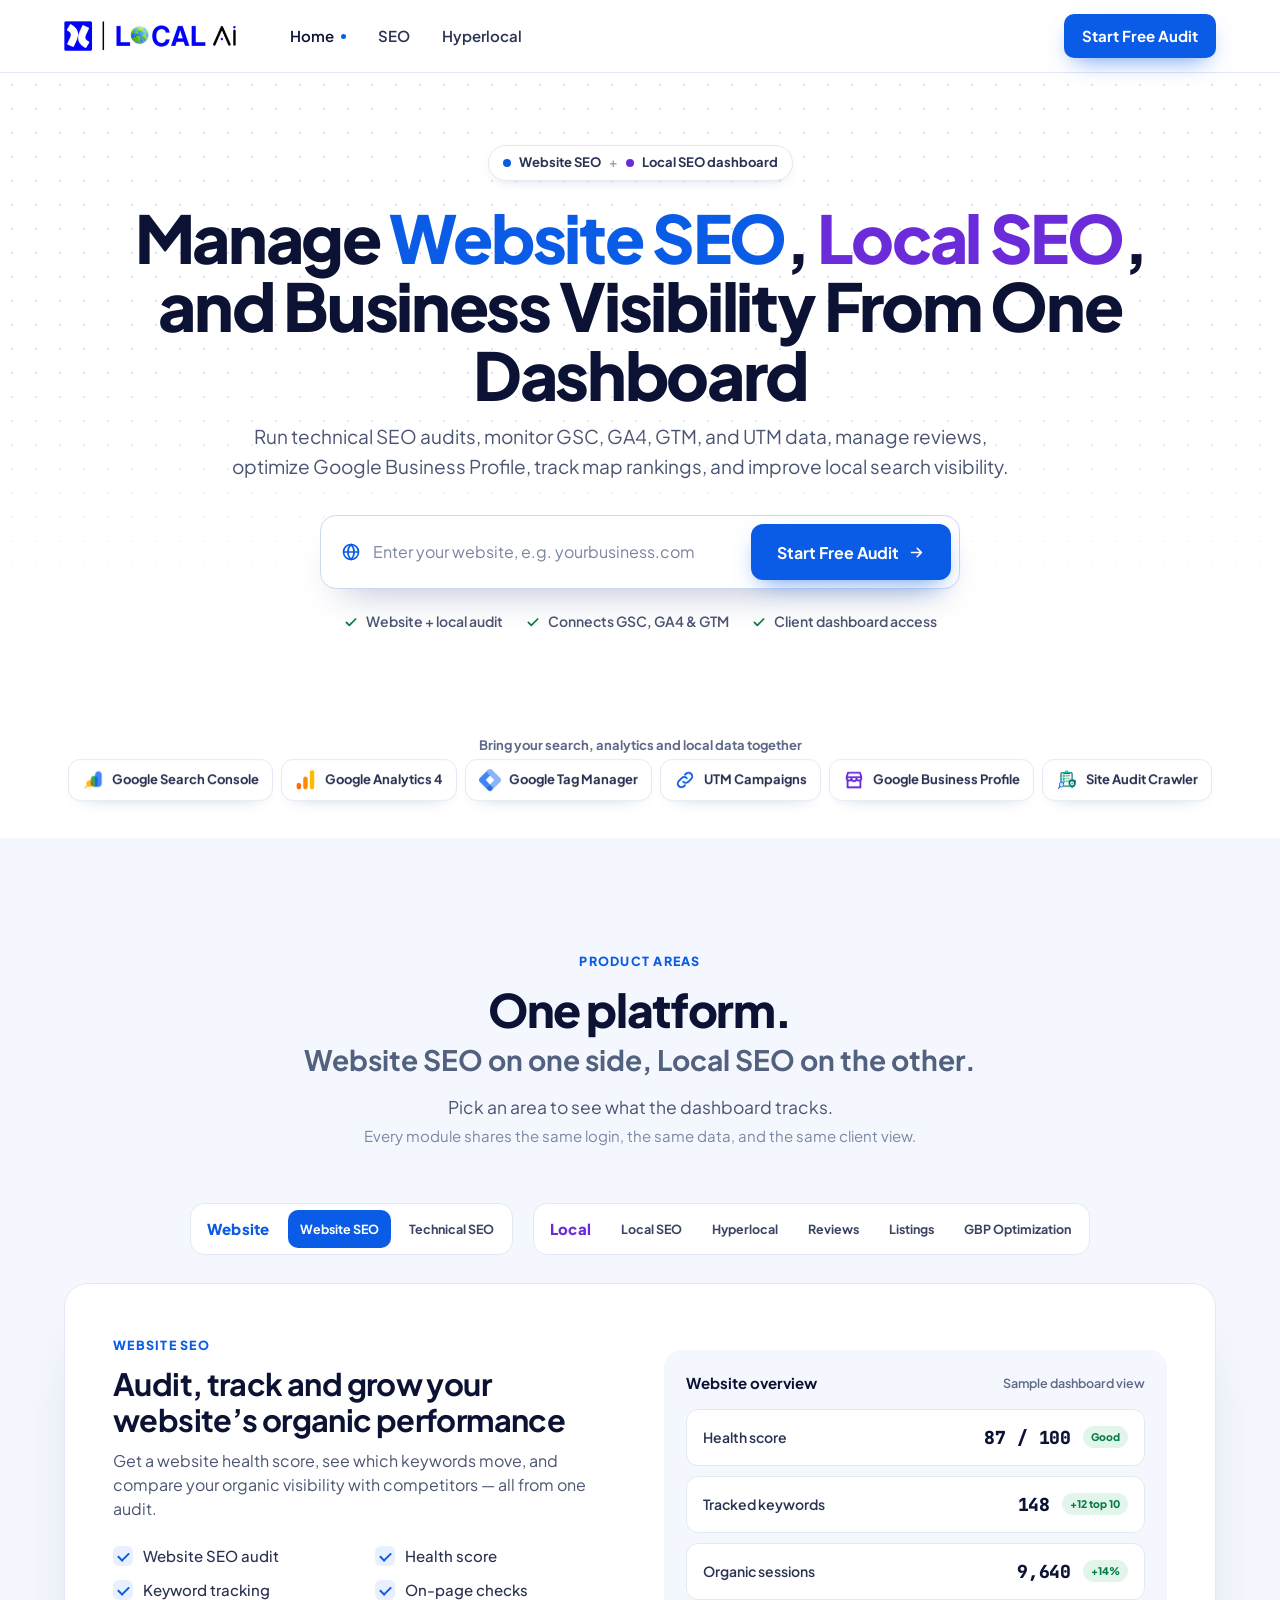
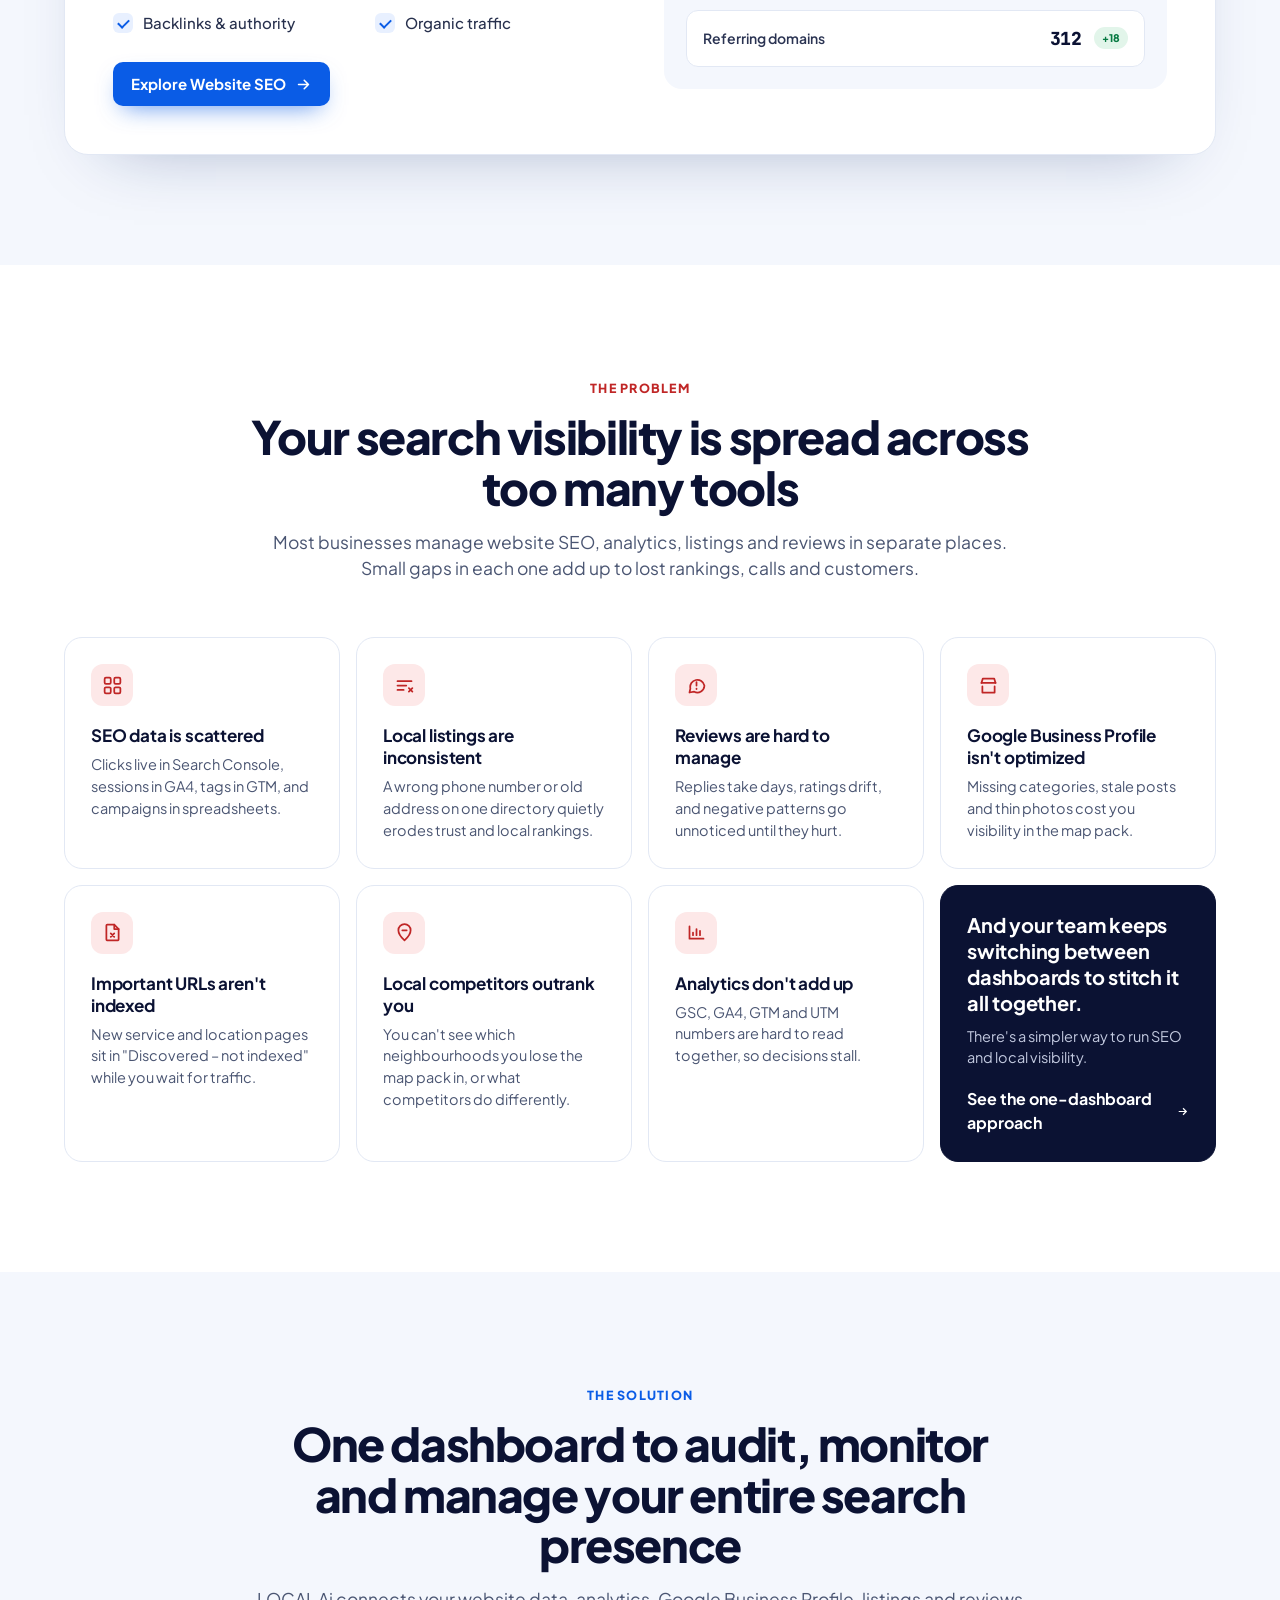
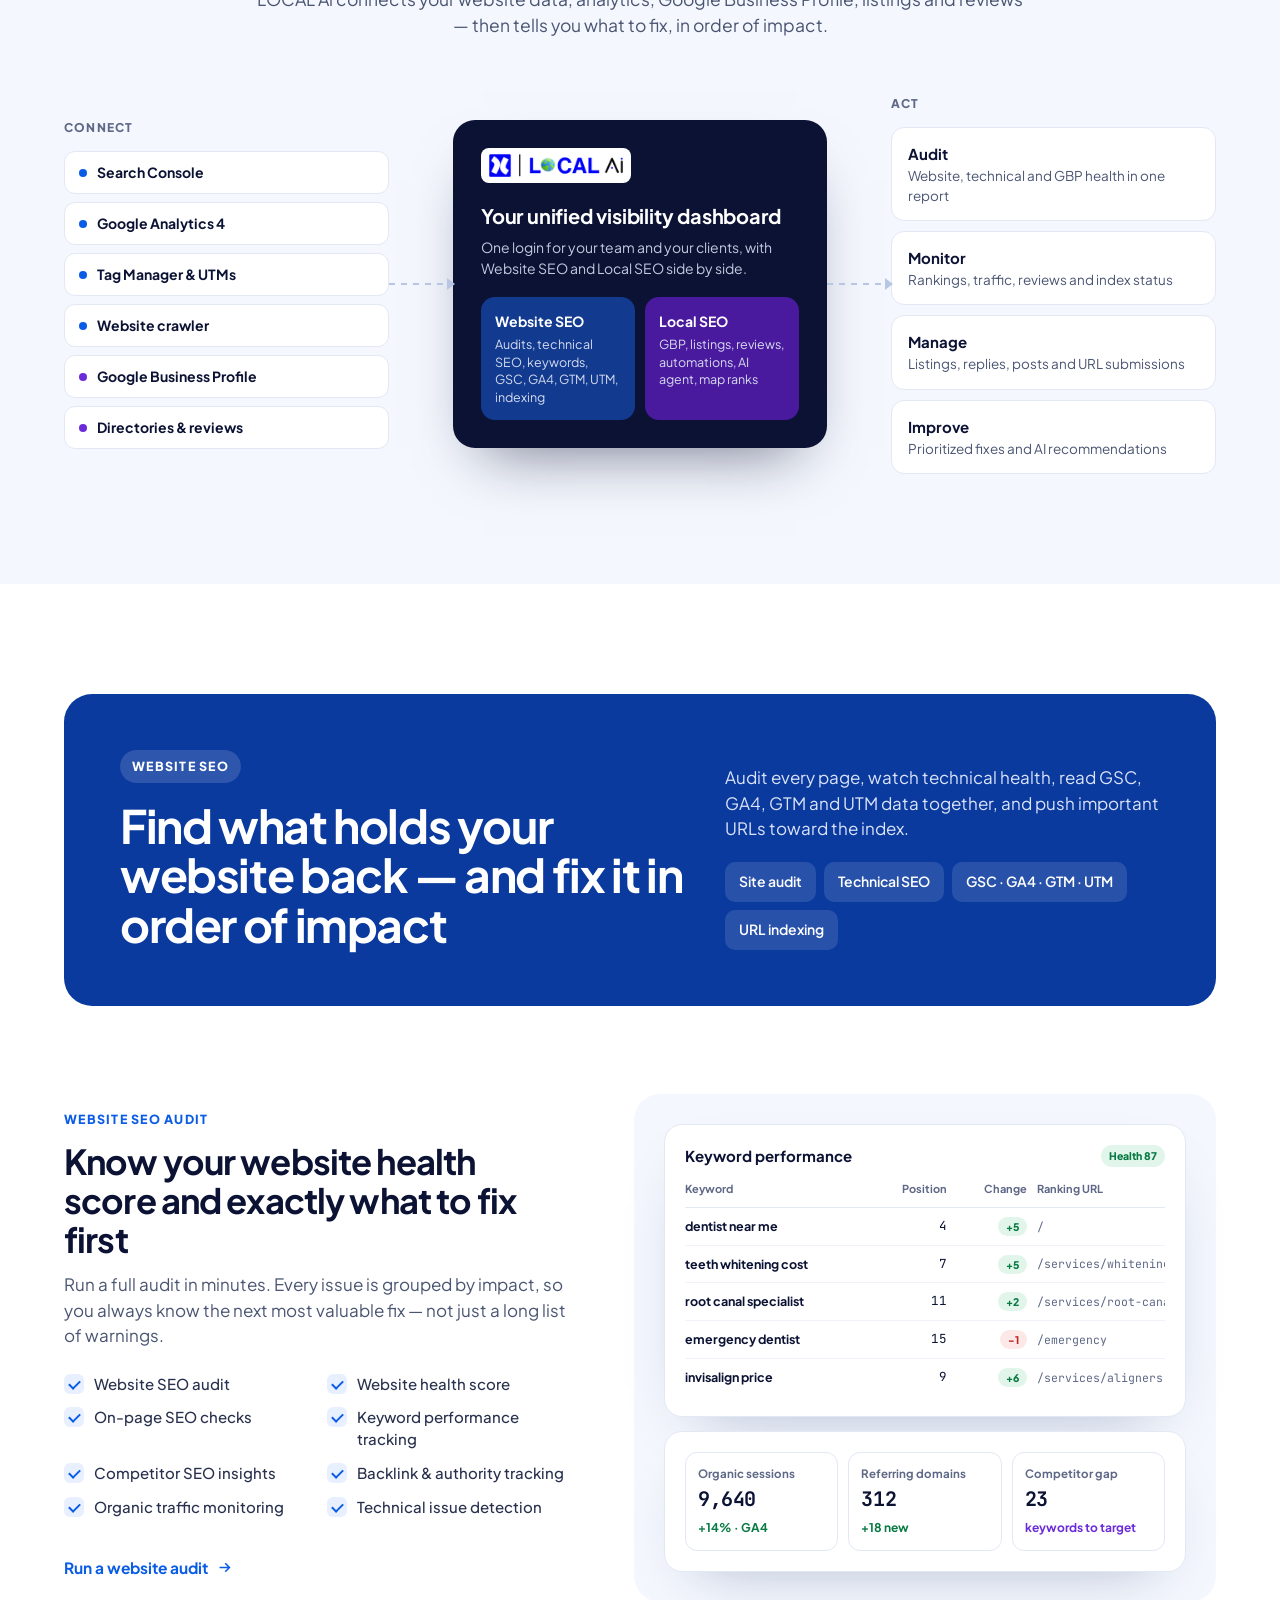
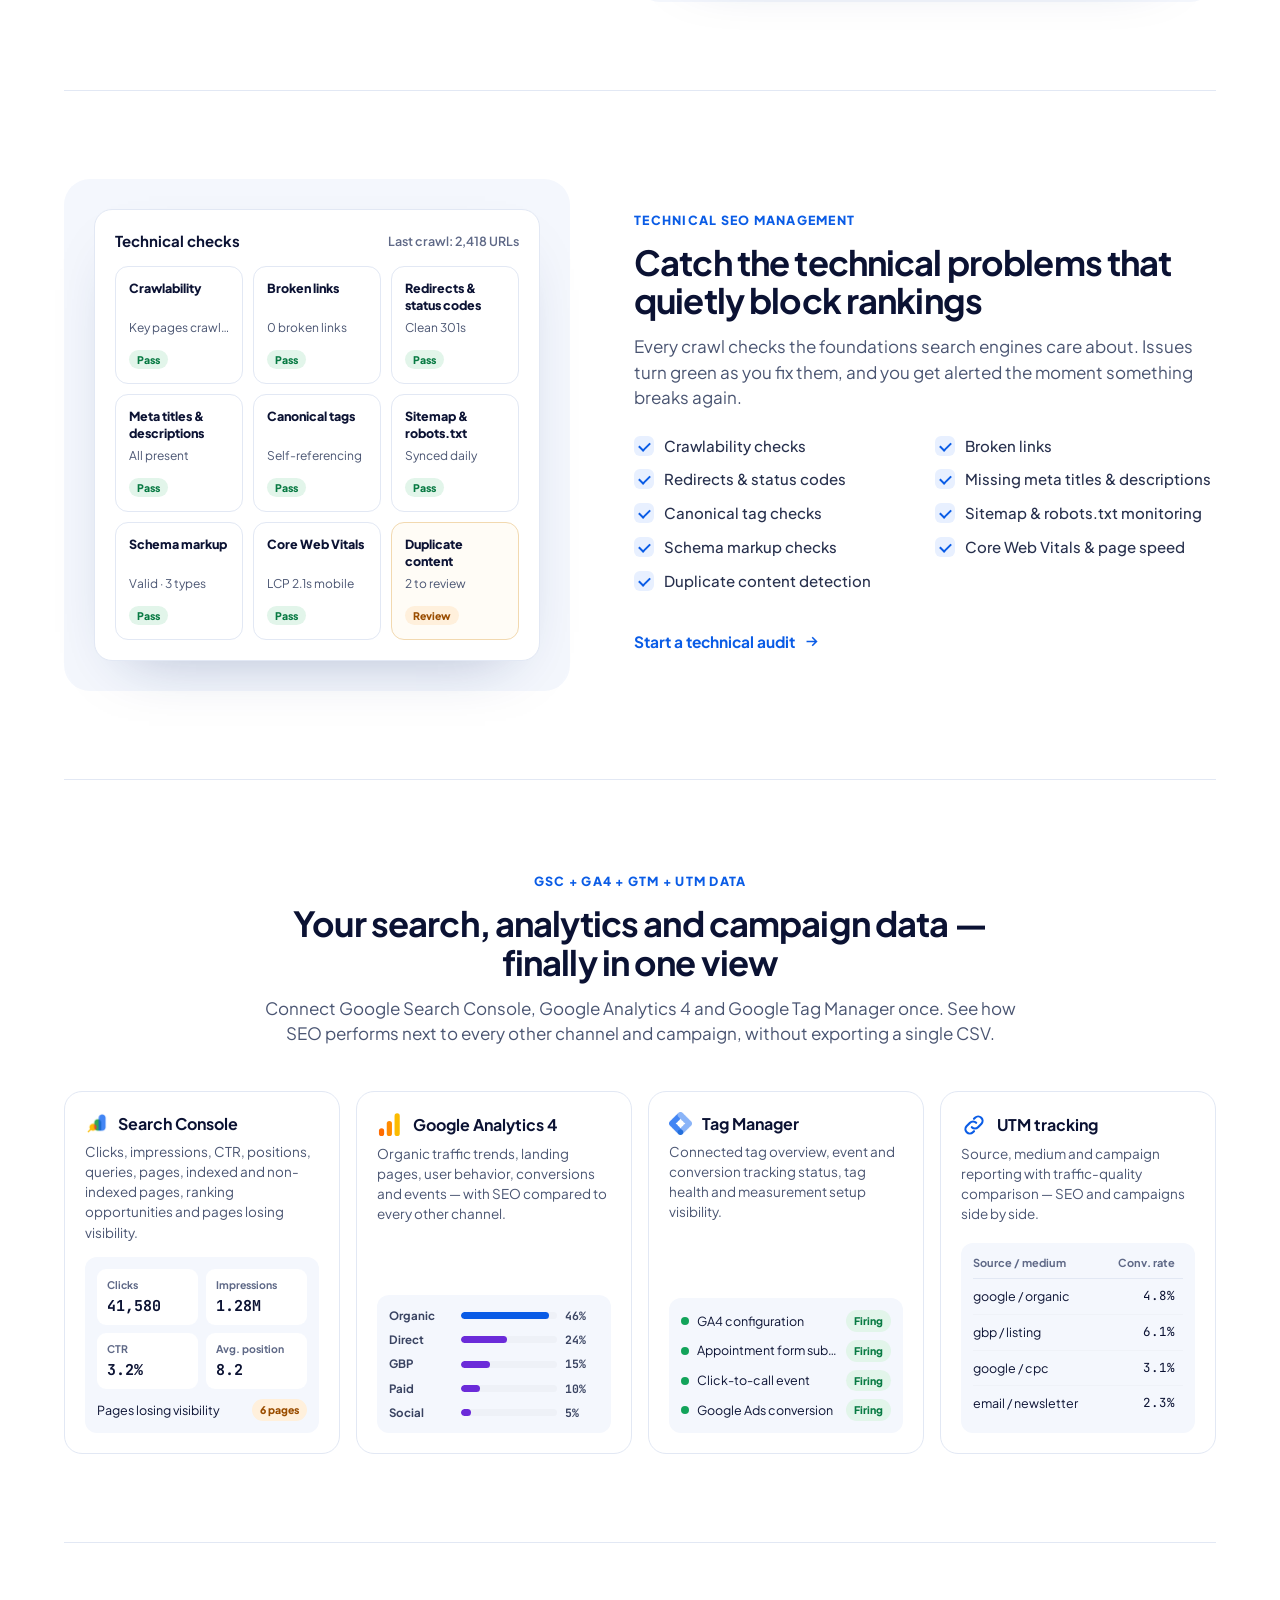
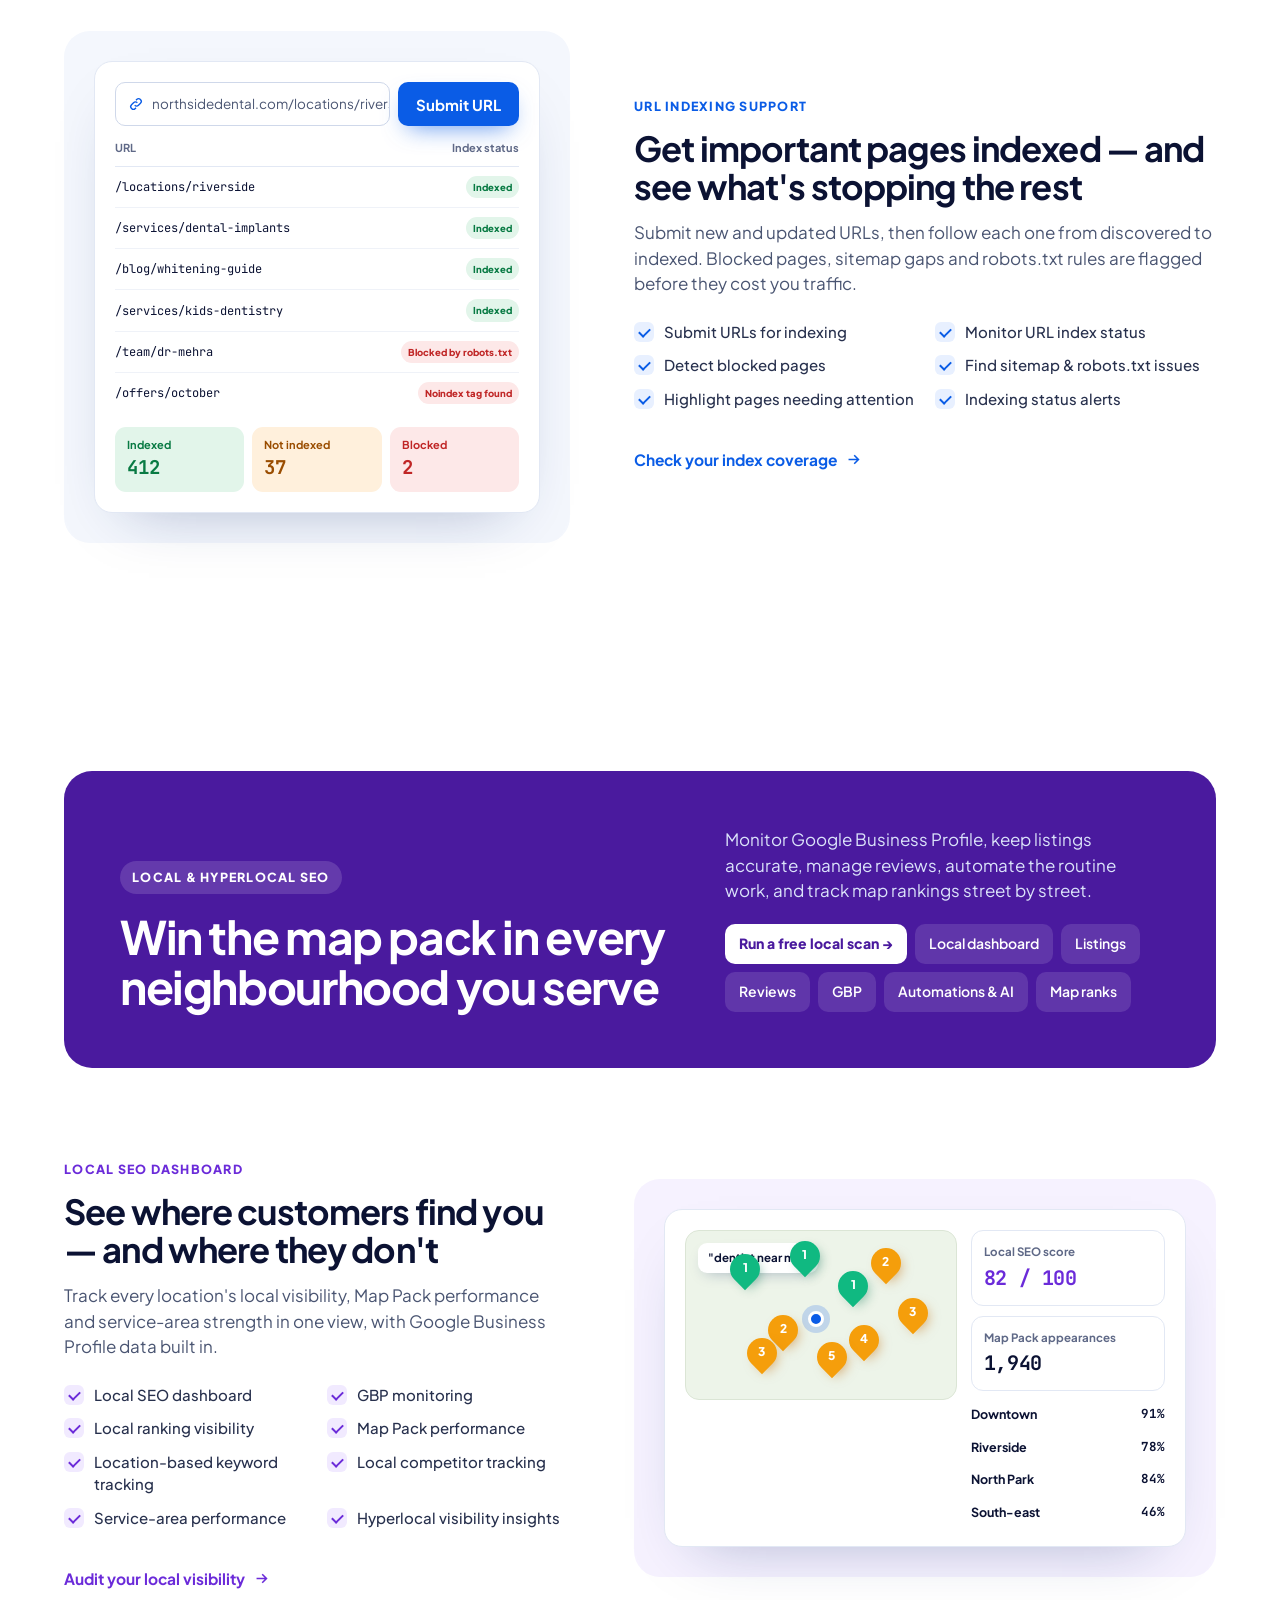
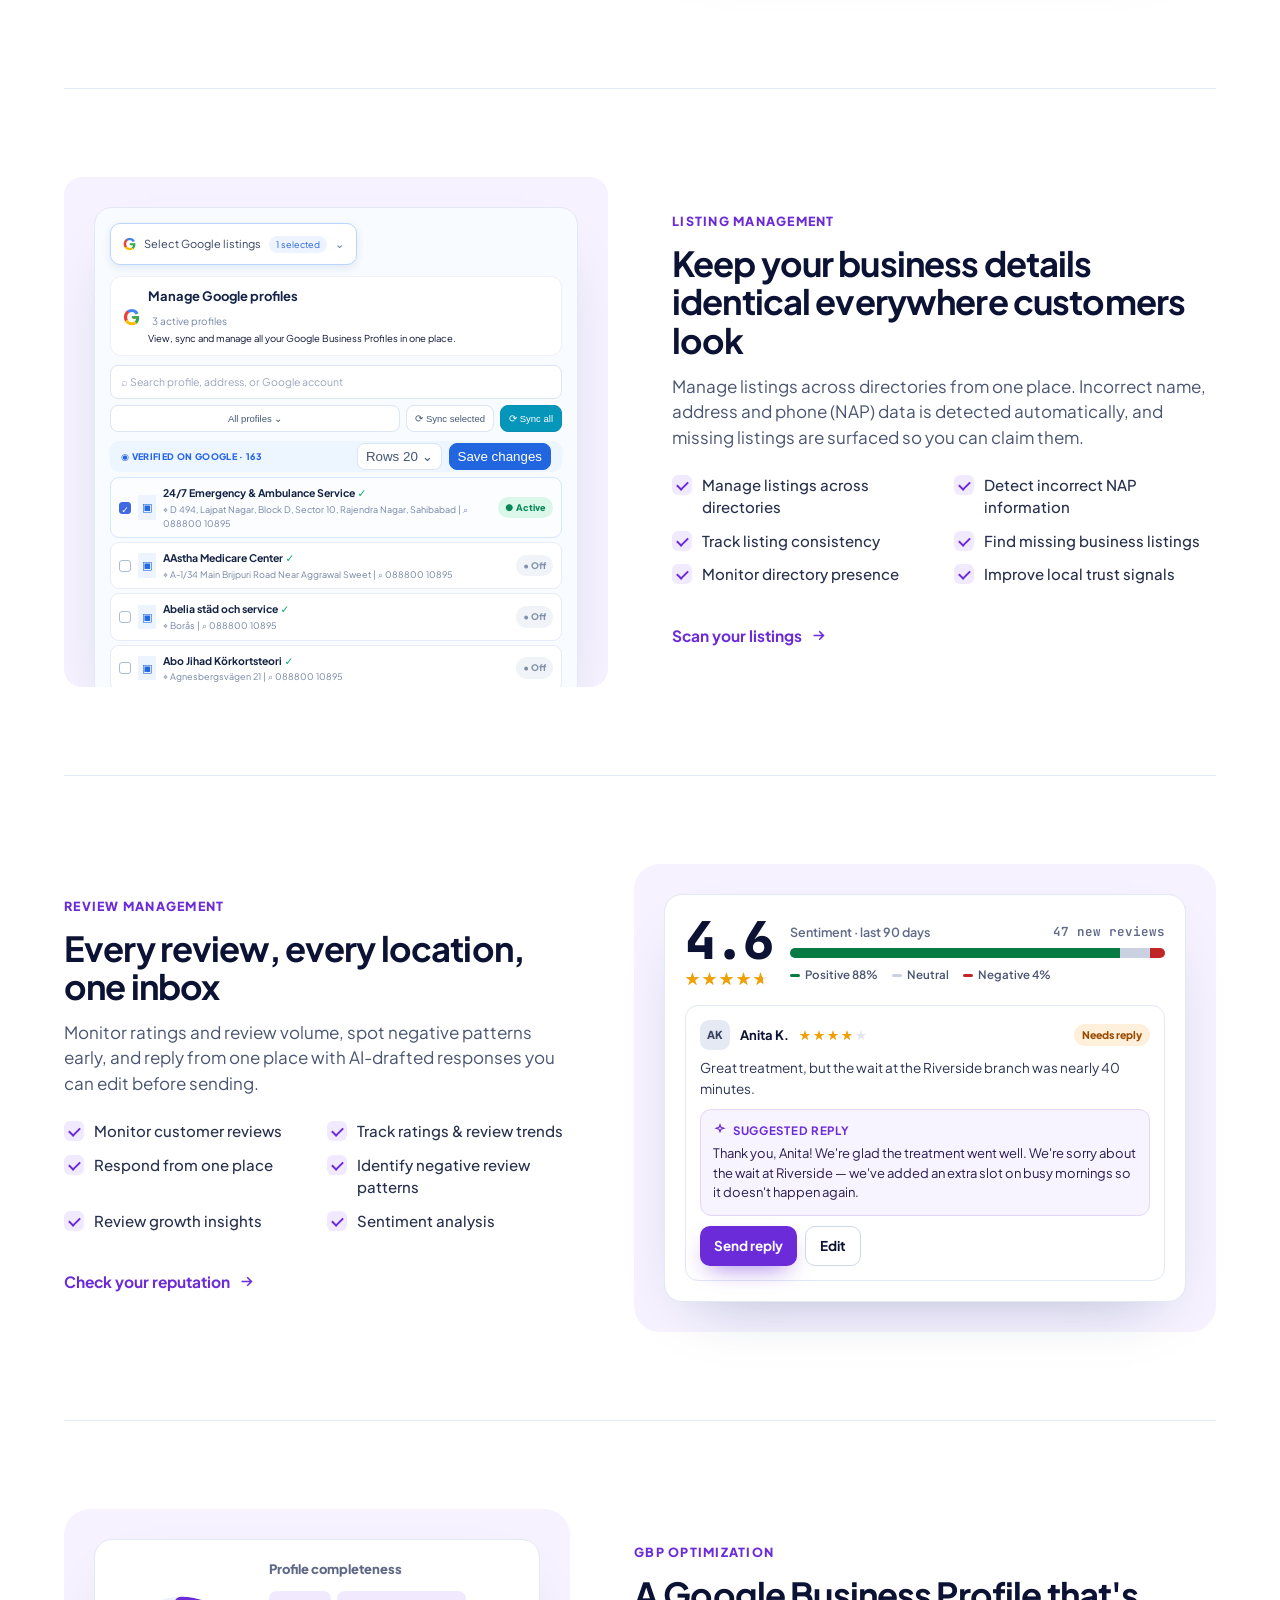
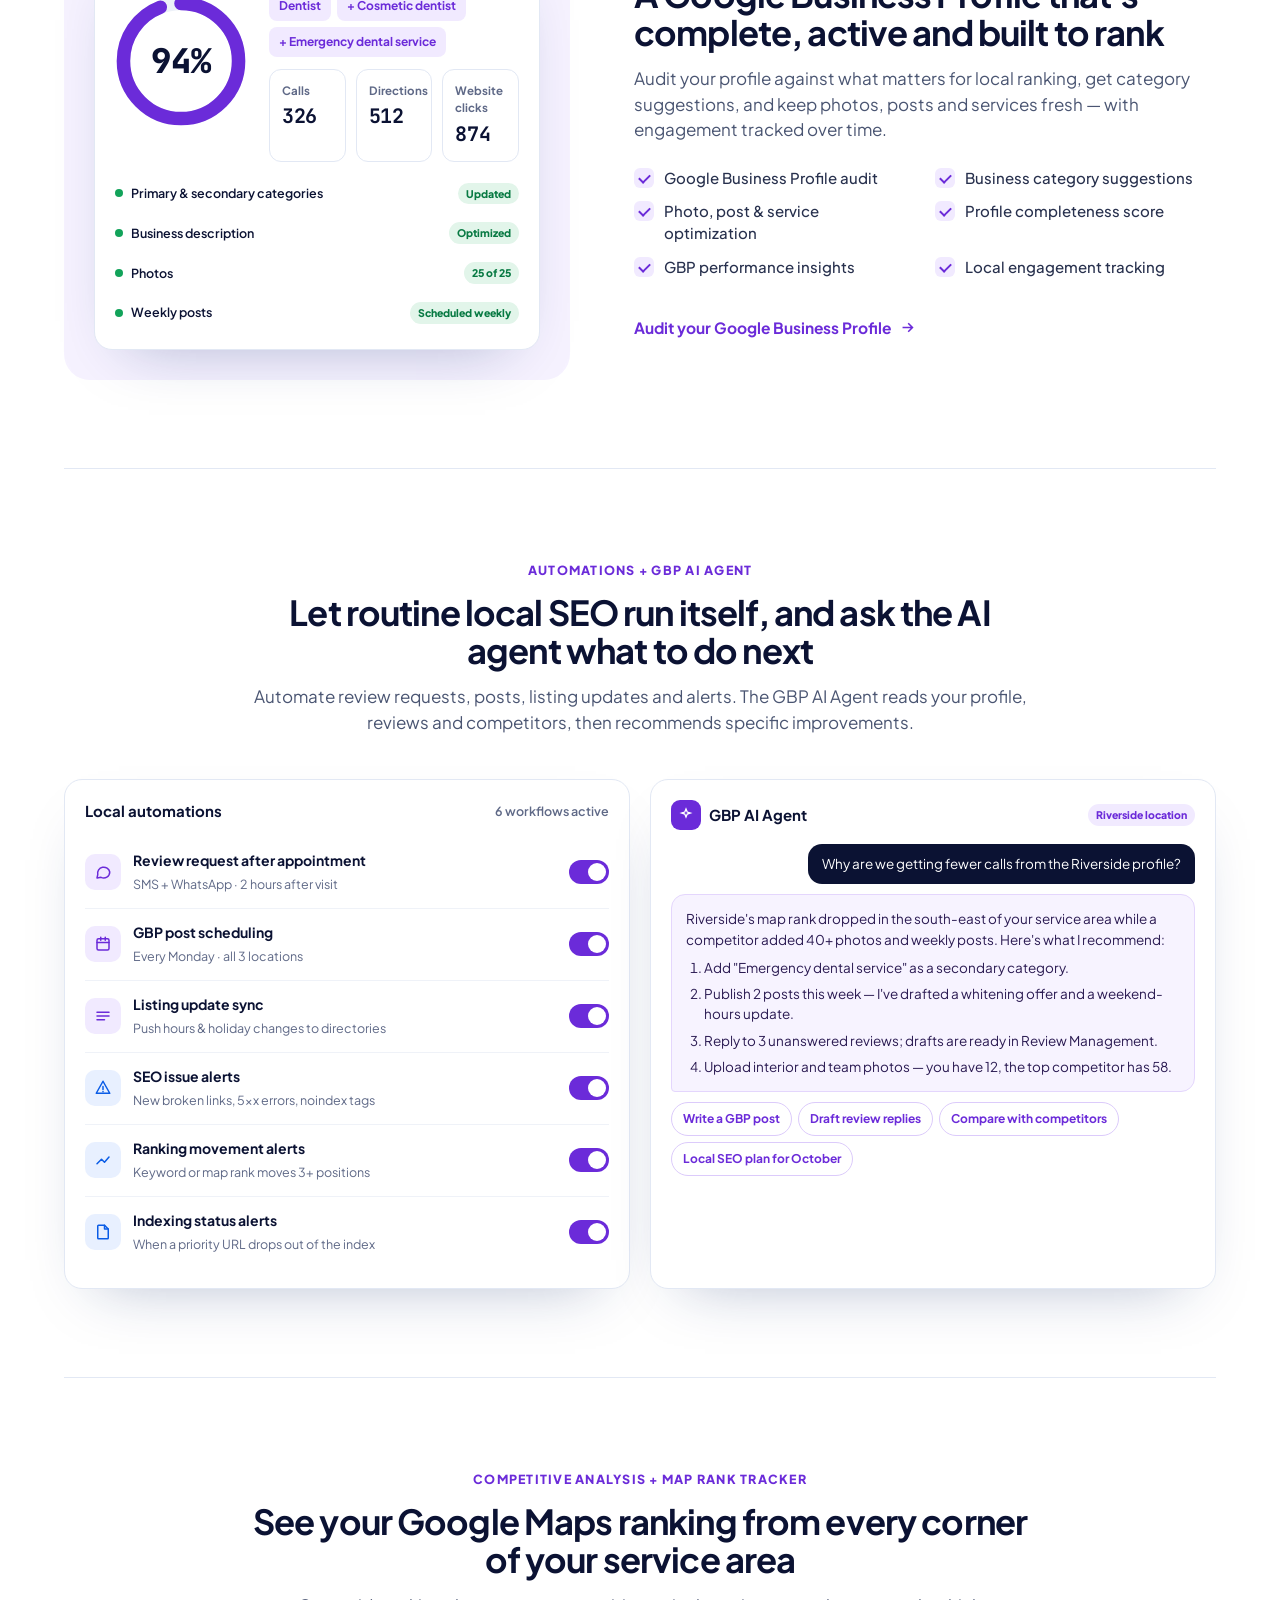
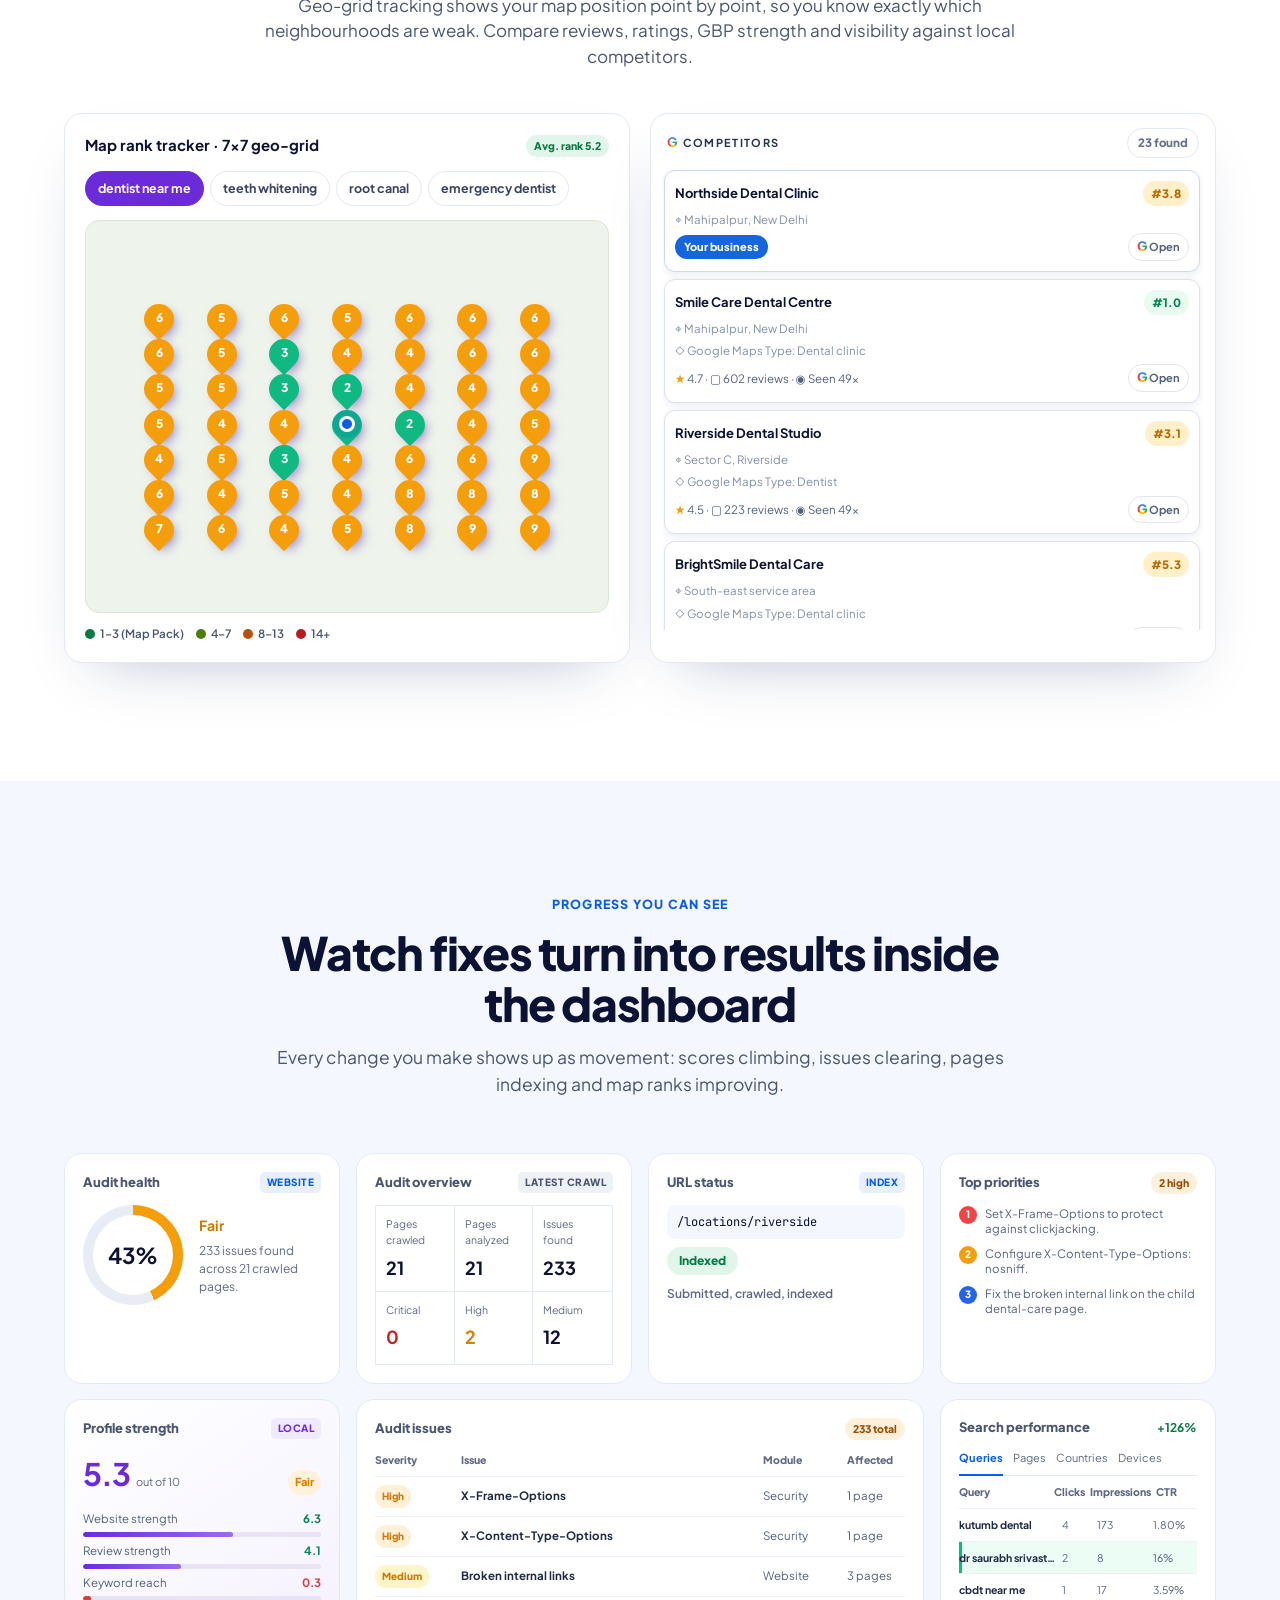
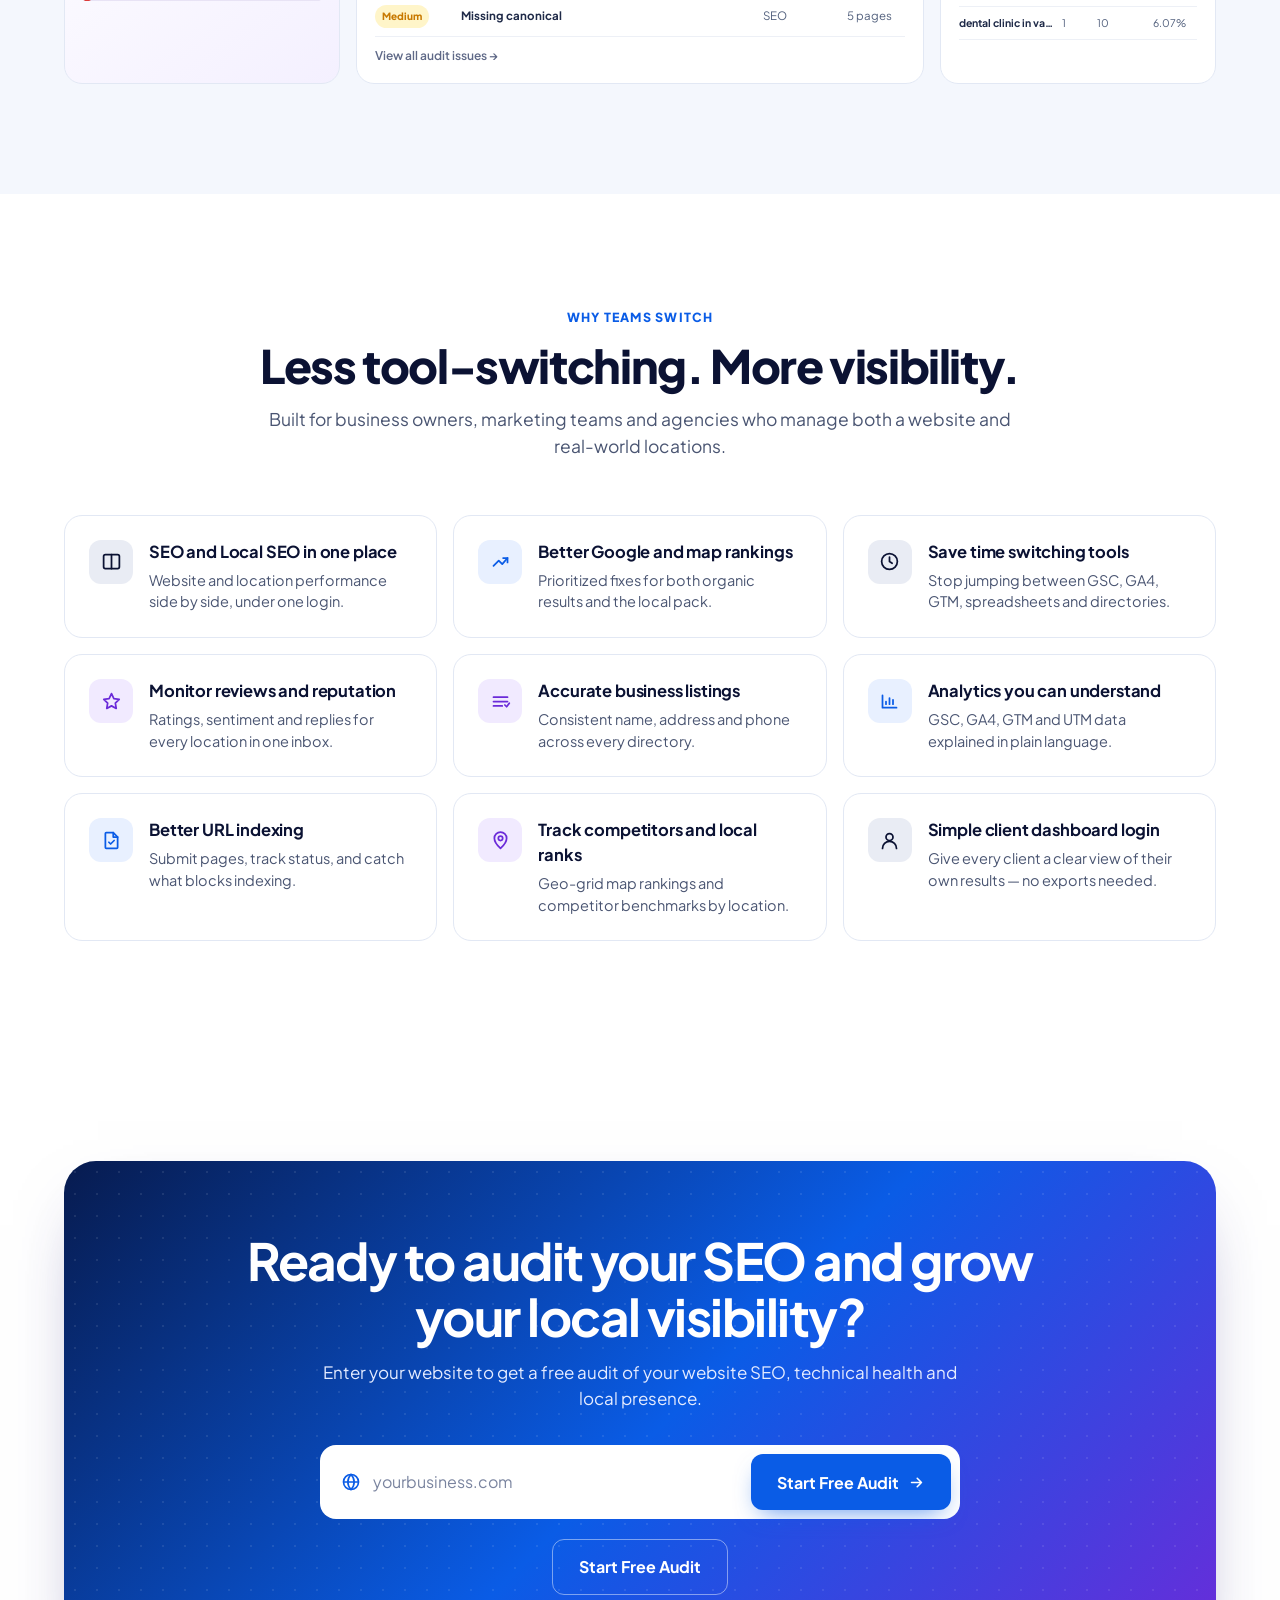
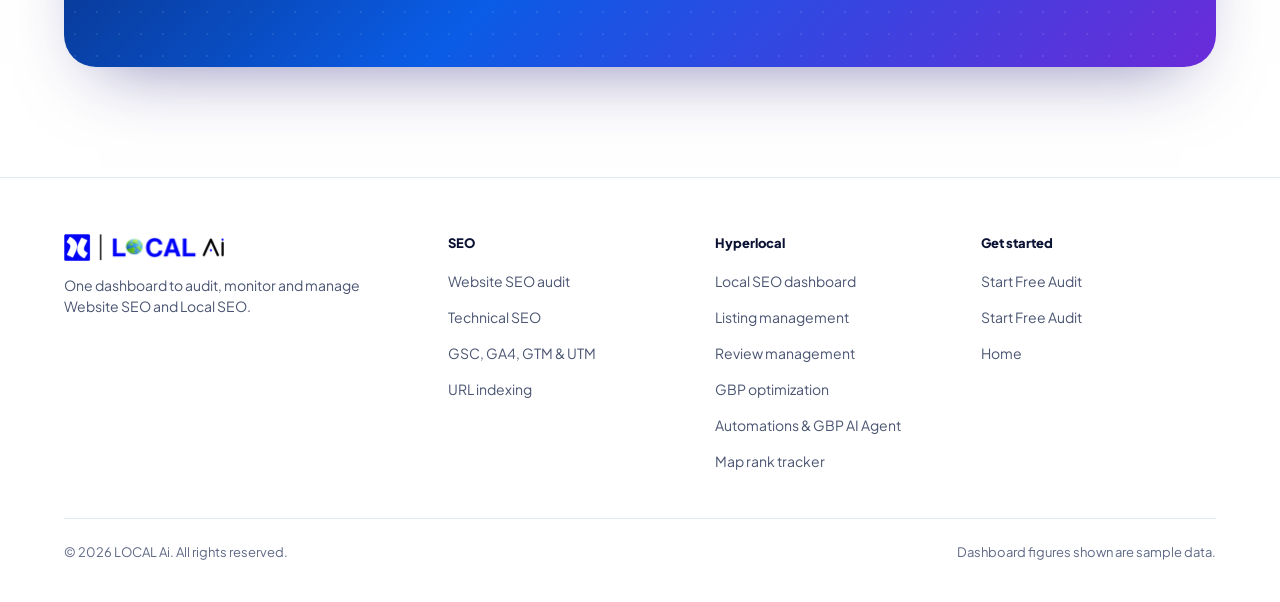
==== commit cc22c30d: "Use brand mark in dashboard chooser" ====
--- a/index.html
+++ b/index.html
@@ -892,20 +892,24 @@
   <div class="dashboard-modal-backdrop" data-dashboard-close></div>
   <section class="dashboard-dialog" role="dialog" aria-modal="true" aria-labelledby="dashboard-choice-title">
     <button class="dashboard-close" type="button" aria-label="Close" data-dashboard-close>&times;</button>
-    <span class="dashboard-kicker">CHOOSE YOUR DASHBOARD</span>
-    <h2 id="dashboard-choice-title">Where would you like to start?</h2>
-    <p>Select the dashboard that fits the audit you want to run.</p>
+    <div class="dashboard-dialog-head">
+      <span class="dashboard-kicker">LOCAL AI</span>
+      <h2 id="dashboard-choice-title">Choose your dashboard</h2>
+      <p>Start a free audit in the workspace you need.</p>
+    </div>
     <div class="dashboard-options">
       <a class="dashboard-option website" href="https://seo.hyperlocalseoai.com/login">
-        <span class="dashboard-option-icon"><svg viewBox="0 0 24 24" aria-hidden="true"><circle cx="10.5" cy="10.5" r="5.5"></circle><path d="m15 15 4.2 4.2M5 18.5h8"></path></svg></span><span><b>Website SEO Dashboard</b><small>Audit your website, technical SEO and search performance.</small></span><i>&rarr;</i>
+        <span class="dashboard-option-icon"><span class="brand-mark"><img src="assets/local-ai-logo.png" alt="" /></span></span>
+        <span class="dashboard-option-copy"><b>Website SEO</b><small>Technical audits, search performance and website visibility.</small></span><span class="dashboard-option-action">Open <i>&rarr;</i></span>
       </a>
       <a class="dashboard-option local" href="https://gbp.hyperlocalseoai.com/">
-        <span class="dashboard-option-icon"><svg viewBox="0 0 24 24" aria-hidden="true"><path d="M12 21s6-5.1 6-11a6 6 0 1 0-12 0c0 5.9 6 11 6 11Z"></path><circle cx="12" cy="10" r="2.1"></circle></svg></span><span><b>Local SEO Dashboard</b><small>Track your Google Business Profile, rankings and listings.</small></span><i>&rarr;</i>
+        <span class="dashboard-option-icon"><span class="brand-mark"><img src="assets/local-ai-logo.png" alt="" /></span></span>
+        <span class="dashboard-option-copy"><b>Local SEO</b><small>Google Business Profile, listings, reviews and map rankings.</small></span><span class="dashboard-option-action">Open <i>&rarr;</i></span>
       </a>
     </div>
+    <p class="dashboard-help">You can switch between both dashboards whenever you need.</p>
   </section>
-</div>
-<script>
+</div><script>
 (() => {
   const modal = document.getElementById('dashboard-choice');
   if (!modal) return;
--- a/assets/css/index.css
+++ b/assets/css/index.css
@@ -521,4 +521,6 @@
 .ah .card-source-icon{width:23px;height:23px;object-fit:contain;flex:0 0 auto}
 
 /* Start Free Audit dashboard selector */
-.dashboard-modal[hidden]{display:none}.dashboard-modal{position:fixed;inset:0;z-index:1000;display:grid;place-items:center;padding:20px}.dashboard-modal-open{overflow:hidden}.dashboard-modal-backdrop{position:absolute;inset:0;background:rgba(8,15,43,.55);backdrop-filter:blur(5px)}.dashboard-dialog{position:relative;width:min(100%,510px);padding:34px;border:1px solid #dfe5f3;border-radius:24px;background:#fff;box-shadow:0 28px 80px rgba(13,24,65,.28);animation:dashboard-pop .22s ease-out;font-family:Inter,ui-sans-serif,system-ui,-apple-system,"Segoe UI",Arial,sans-serif}.dashboard-close{position:absolute;top:14px;right:16px;width:32px;height:32px;border:0;border-radius:50%;background:#f1f4fb;color:#182147;font-family:Arial,sans-serif;font-size:25px;line-height:1;cursor:pointer;transition:background .18s ease,transform .18s ease}.dashboard-close:hover{background:#e7eaff;transform:rotate(90deg)}.dashboard-kicker{display:block;margin-bottom:8px;color:#6734db;font-size:11px;font-weight:800;letter-spacing:.12em}.dashboard-dialog h2{margin:0;color:#101a42;font-family:Inter,ui-sans-serif,system-ui,sans-serif;font-size:28px;font-weight:800;letter-spacing:-.035em}.dashboard-dialog>p{margin:9px 0 22px;color:#65708f;font-size:15px;line-height:1.5}.dashboard-options{display:grid;gap:12px}.dashboard-option{display:grid;grid-template-columns:44px minmax(0,1fr) 28px;gap:12px;align-items:center;min-height:78px;padding:16px;border:1px solid #dce4f4;border-radius:16px;background:#fff;color:#111b42;text-decoration:none;transition:transform .18s ease,box-shadow .18s ease,border-color .18s ease}.dashboard-option:hover{transform:translateY(-2px);box-shadow:0 10px 24px rgba(32,51,108,.13)}.dashboard-option.website:hover{border-color:#1d63ed}.dashboard-option.local:hover{border-color:#6d31de}.dashboard-option-icon{display:grid;place-items:center;width:44px;height:44px;border-radius:12px;font-size:0}.dashboard-option-icon svg{width:25px;height:25px;fill:none;stroke:currentColor;stroke-width:2;stroke-linecap:round;stroke-linejoin:round}.dashboard-option.website .dashboard-option-icon{background:linear-gradient(135deg,#e8f1ff,#dceaff);color:#1263e8}.dashboard-option.local .dashboard-option-icon{background:linear-gradient(135deg,#f1e9ff,#e9dcff);color:#6c2ce0}.dashboard-option b,.dashboard-option small{display:block}.dashboard-option b{font-size:15px;font-weight:800;letter-spacing:-.01em}.dashboard-option small{margin-top:4px;color:#67718c;font-family:Inter,ui-sans-serif,system-ui,sans-serif;font-size:12.5px;line-height:1.35}.dashboard-option i{display:grid;place-items:center;width:28px;height:28px;border-radius:50%;background:#f2f5fb;color:#4c5f8b;font-size:21px;font-style:normal;transition:background .18s ease,color .18s ease,transform .18s ease}.dashboard-option:hover i{background:#155fe7;color:#fff;transform:translateX(2px)}.dashboard-option.local:hover i{background:#6c2ce0}@keyframes dashboard-pop{from{opacity:0;transform:translateY(10px) scale(.98)}to{opacity:1;transform:none}}@media(max-width:500px){.dashboard-dialog{padding:28px 20px 20px}.dashboard-dialog h2{font-size:24px}}+.dashboard-modal[hidden]{display:none}.dashboard-modal{position:fixed;inset:0;z-index:1000;display:grid;place-items:center;padding:20px}.dashboard-modal-open{overflow:hidden}.dashboard-modal-backdrop{position:absolute;inset:0;background:rgba(8,15,43,.55);backdrop-filter:blur(5px)}.dashboard-dialog{position:relative;width:min(100%,510px);padding:34px;border:1px solid #dfe5f3;border-radius:24px;background:#fff;box-shadow:0 28px 80px rgba(13,24,65,.28);animation:dashboard-pop .22s ease-out;font-family:Inter,ui-sans-serif,system-ui,-apple-system,"Segoe UI",Arial,sans-serif}.dashboard-close{position:absolute;top:14px;right:16px;width:32px;height:32px;border:0;border-radius:50%;background:#f1f4fb;color:#182147;font-family:Arial,sans-serif;font-size:25px;line-height:1;cursor:pointer;transition:background .18s ease,transform .18s ease}.dashboard-close:hover{background:#e7eaff;transform:rotate(90deg)}.dashboard-kicker{display:block;margin-bottom:8px;color:#6734db;font-size:11px;font-weight:800;letter-spacing:.12em}.dashboard-dialog h2{margin:0;color:#101a42;font-family:Inter,ui-sans-serif,system-ui,sans-serif;font-size:28px;font-weight:800;letter-spacing:-.035em}.dashboard-dialog>p{margin:9px 0 22px;color:#65708f;font-size:15px;line-height:1.5}.dashboard-options{display:grid;gap:12px}.dashboard-option{display:grid;grid-template-columns:44px minmax(0,1fr) 28px;gap:12px;align-items:center;min-height:78px;padding:16px;border:1px solid #dce4f4;border-radius:16px;background:#fff;color:#111b42;text-decoration:none;transition:transform .18s ease,box-shadow .18s ease,border-color .18s ease}.dashboard-option:hover{transform:translateY(-2px);box-shadow:0 10px 24px rgba(32,51,108,.13)}.dashboard-option.website:hover{border-color:#1d63ed}.dashboard-option.local:hover{border-color:#6d31de}.dashboard-option-icon{display:grid;place-items:center;width:44px;height:44px;border-radius:12px;font-size:0}.dashboard-option-icon svg{width:25px;height:25px;fill:none;stroke:currentColor;stroke-width:2;stroke-linecap:round;stroke-linejoin:round}.dashboard-option.website .dashboard-option-icon{background:linear-gradient(135deg,#e8f1ff,#dceaff);color:#1263e8}.dashboard-option.local .dashboard-option-icon{background:linear-gradient(135deg,#f1e9ff,#e9dcff);color:#6c2ce0}.dashboard-option b,.dashboard-option small{display:block}.dashboard-option b{font-size:15px;font-weight:800;letter-spacing:-.01em}.dashboard-option small{margin-top:4px;color:#67718c;font-family:Inter,ui-sans-serif,system-ui,sans-serif;font-size:12.5px;line-height:1.35}.dashboard-option i{display:grid;place-items:center;width:28px;height:28px;border-radius:50%;background:#f2f5fb;color:#4c5f8b;font-size:21px;font-style:normal;transition:background .18s ease,color .18s ease,transform .18s ease}.dashboard-option:hover i{background:#155fe7;color:#fff;transform:translateX(2px)}.dashboard-option.local:hover i{background:#6c2ce0}@keyframes dashboard-pop{from{opacity:0;transform:translateY(10px) scale(.98)}to{opacity:1;transform:none}}@media(max-width:500px){.dashboard-dialog{padding:28px 20px 20px}.dashboard-dialog h2{font-size:24px}}
+/* Dashboard chooser: brand-led layout */
+.dashboard-dialog{width:min(100%,560px);padding:32px;background:linear-gradient(145deg,#fff 0%,#fafbff 100%);border-color:#e1e6f3;border-radius:22px;box-shadow:0 30px 86px rgba(11,19,58,.34)}.dashboard-dialog-head{padding:2px 4px 21px}.dashboard-kicker{margin-bottom:7px;color:#5e2edb;font-size:10px;letter-spacing:.16em}.dashboard-dialog h2{font-size:28px;line-height:1.12;letter-spacing:-.04em}.dashboard-dialog>p,.dashboard-dialog-head p{margin:8px 0 0;color:#707b99;font-size:14px}.dashboard-options{gap:10px}.dashboard-option{grid-template-columns:46px minmax(0,1fr) auto;gap:13px;min-height:76px;padding:13px 15px;border-color:#e0e6f3;border-radius:15px;background:rgba(255,255,255,.82);box-shadow:0 1px 0 rgba(20,34,78,.02)}.dashboard-option:hover{transform:translateY(-2px);border-color:#aebefa;box-shadow:0 12px 25px rgba(33,54,120,.11)}.dashboard-option.website:hover,.dashboard-option.local:hover{border-color:#aebefa}.dashboard-option-icon{width:46px;height:46px;border-radius:13px;background:#eef3ff!important;color:inherit}.dashboard-option.local .dashboard-option-icon{background:#f1edff!important}.brand-mark{position:relative;display:block;width:27px;height:27px;overflow:hidden;border-radius:5px}.brand-mark img{position:absolute;top:0;left:0;width:auto;height:27px;max-width:none}.dashboard-option-copy b{font-size:15px;color:#121c43}.dashboard-option-copy small{margin-top:3px;color:#6f7a98;font-size:12.5px}.dashboard-option-action{display:flex;align-items:center;gap:7px;color:#425174;font-size:12px;font-weight:750;white-space:nowrap}.dashboard-option-action i{display:grid;width:25px;height:25px;place-items:center;border-radius:50%;background:#edf1f8;color:#384b76;font-size:17px;font-style:normal;transition:all .18s ease}.dashboard-option:hover .dashboard-option-action i{background:#6530dc;color:#fff;transform:translateX(2px)}.dashboard-help{margin:17px 4px 0!important;color:#8892aa!important;font-size:12px!important;text-align:center}.dashboard-option>i{display:none}@media(max-width:500px){.dashboard-dialog{padding:27px 19px 20px}.dashboard-dialog h2{font-size:25px}.dashboard-option{grid-template-columns:42px minmax(0,1fr);padding:13px}.dashboard-option-icon{width:42px;height:42px}.dashboard-option-action{grid-column:2;font-size:11px}.dashboard-option-copy small{font-size:12px}}
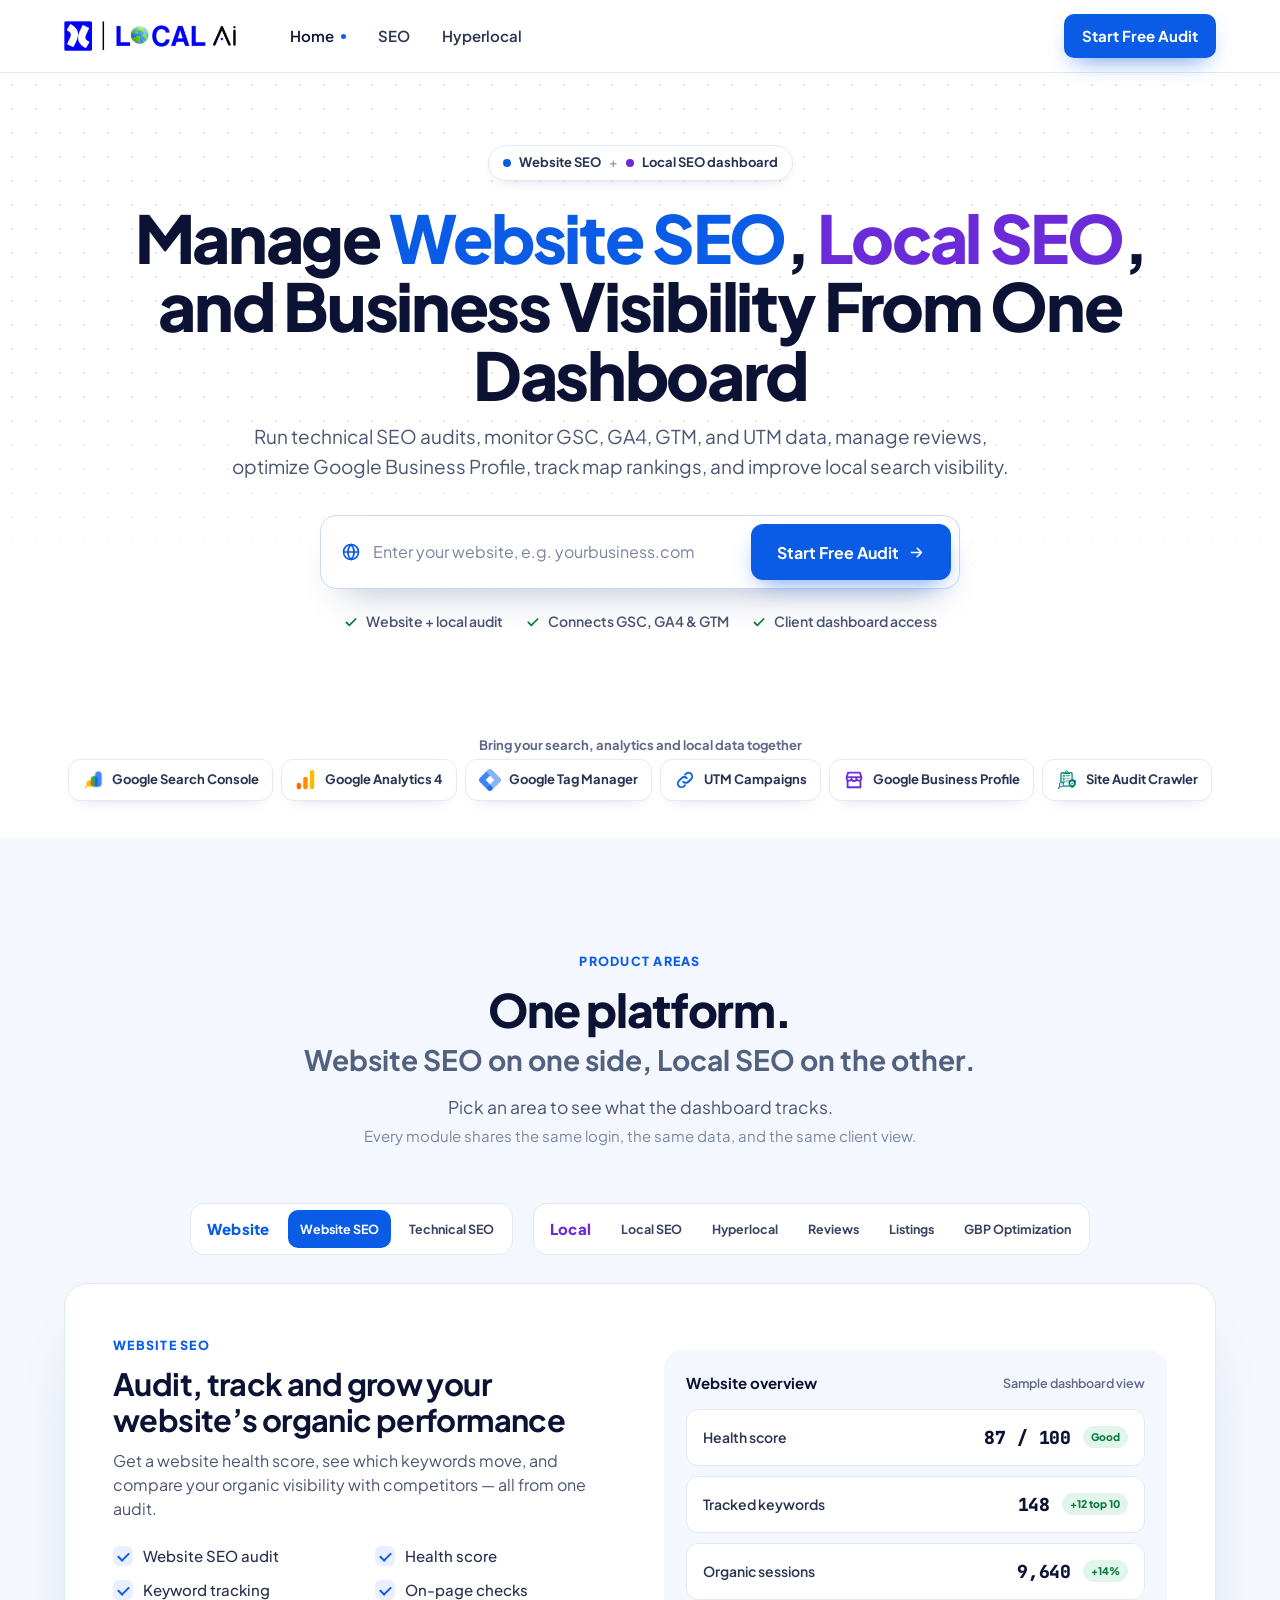
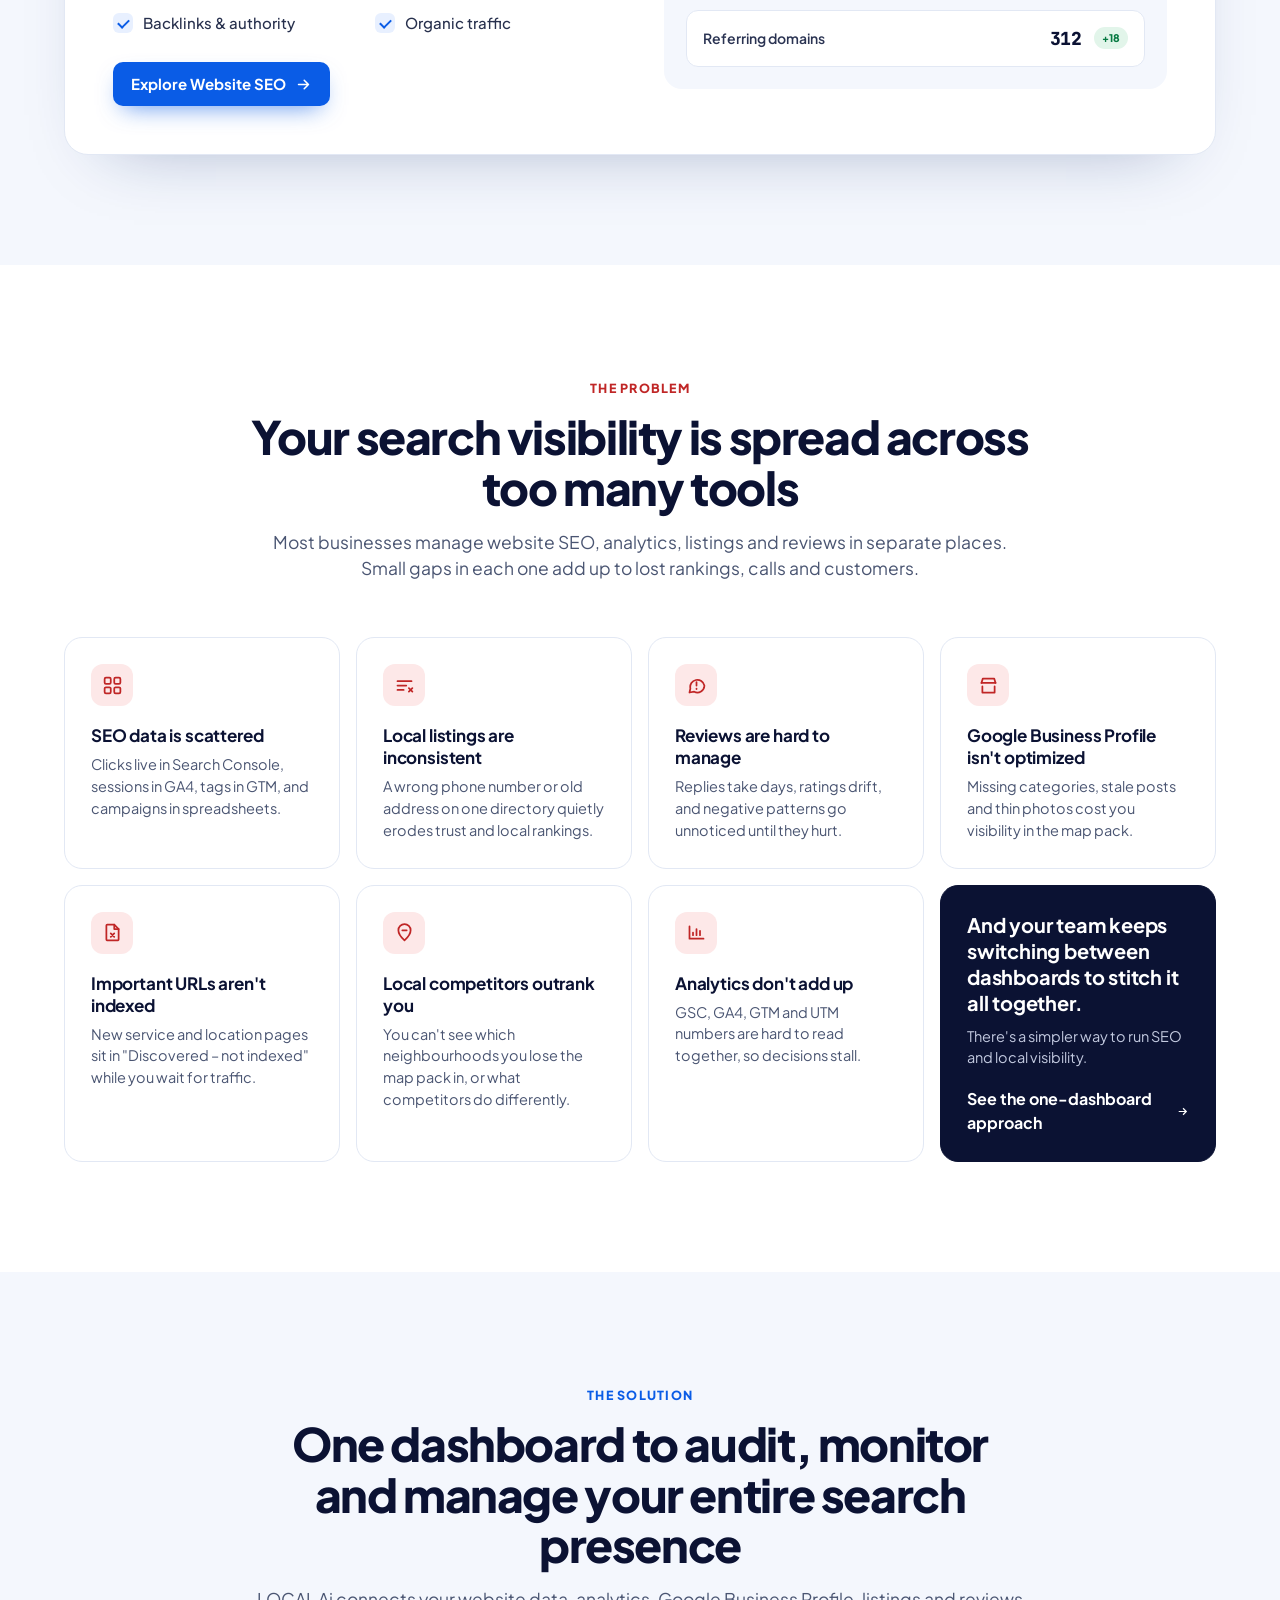
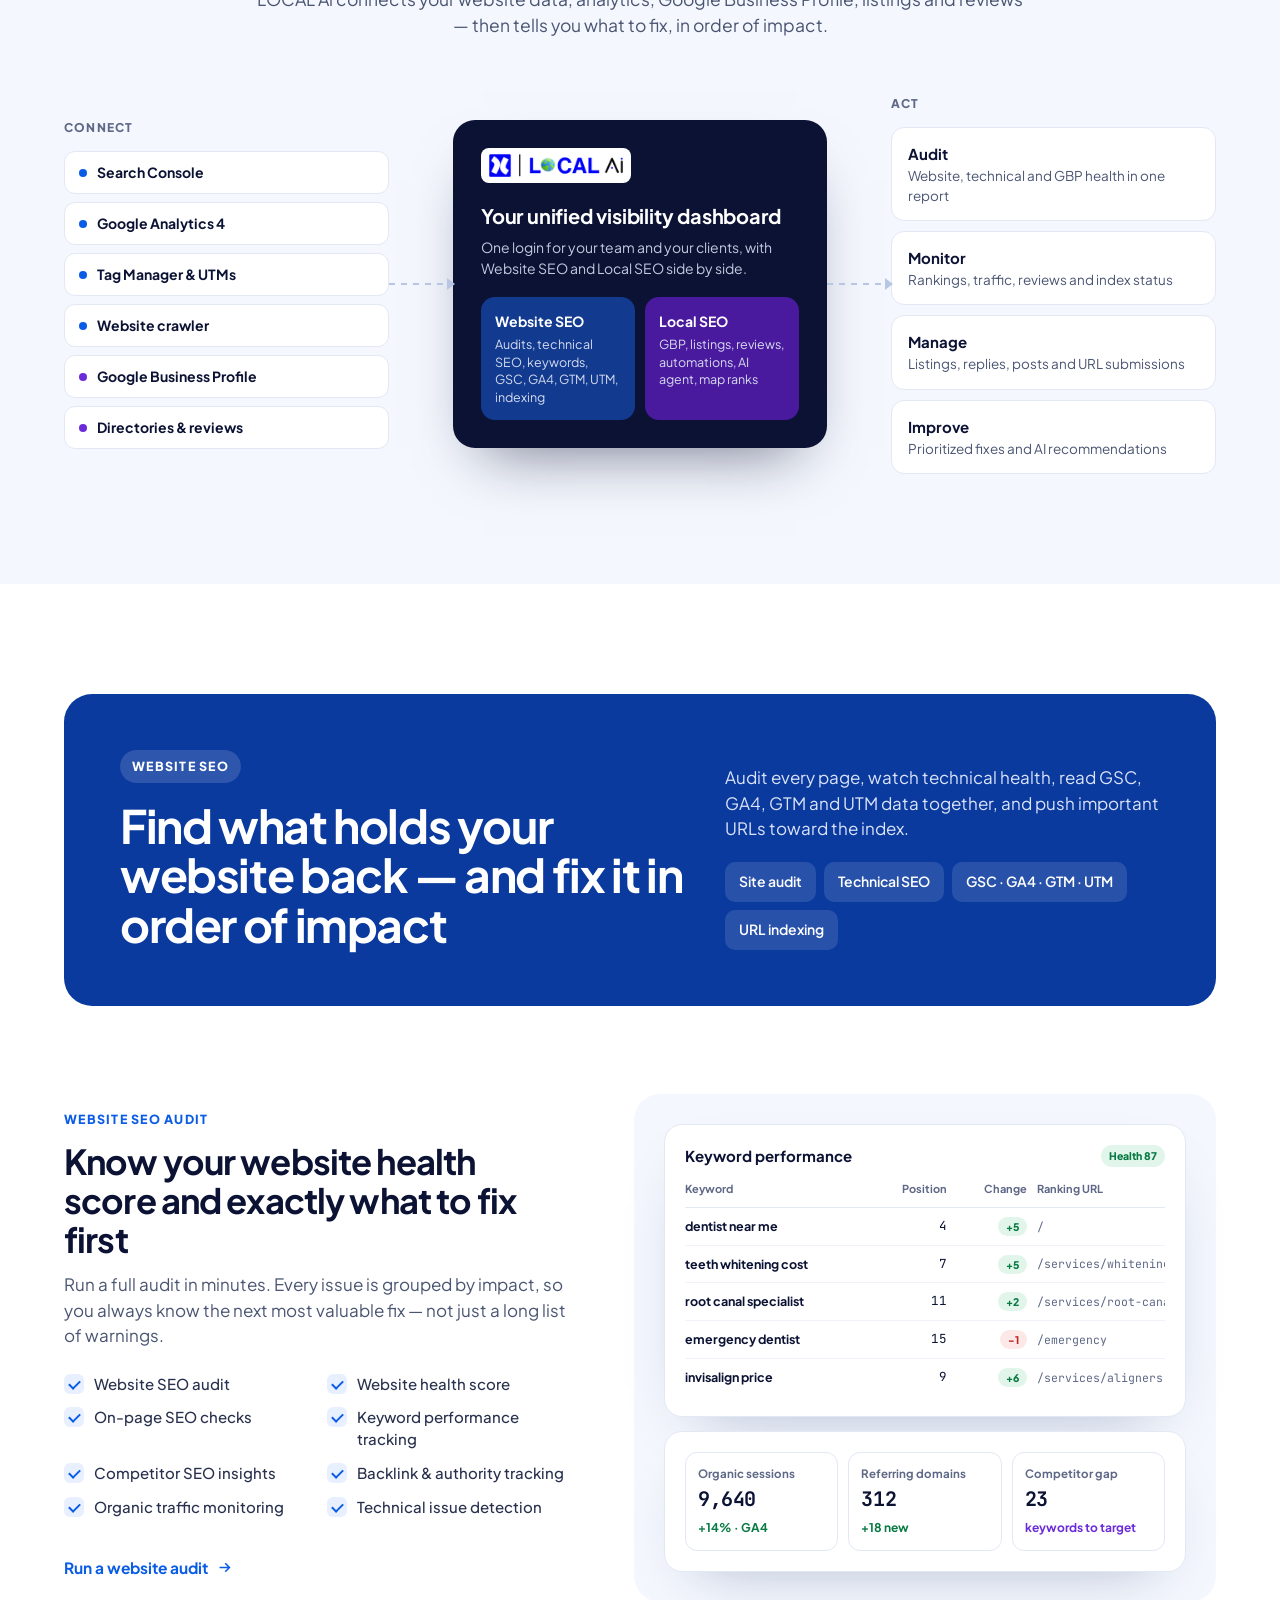
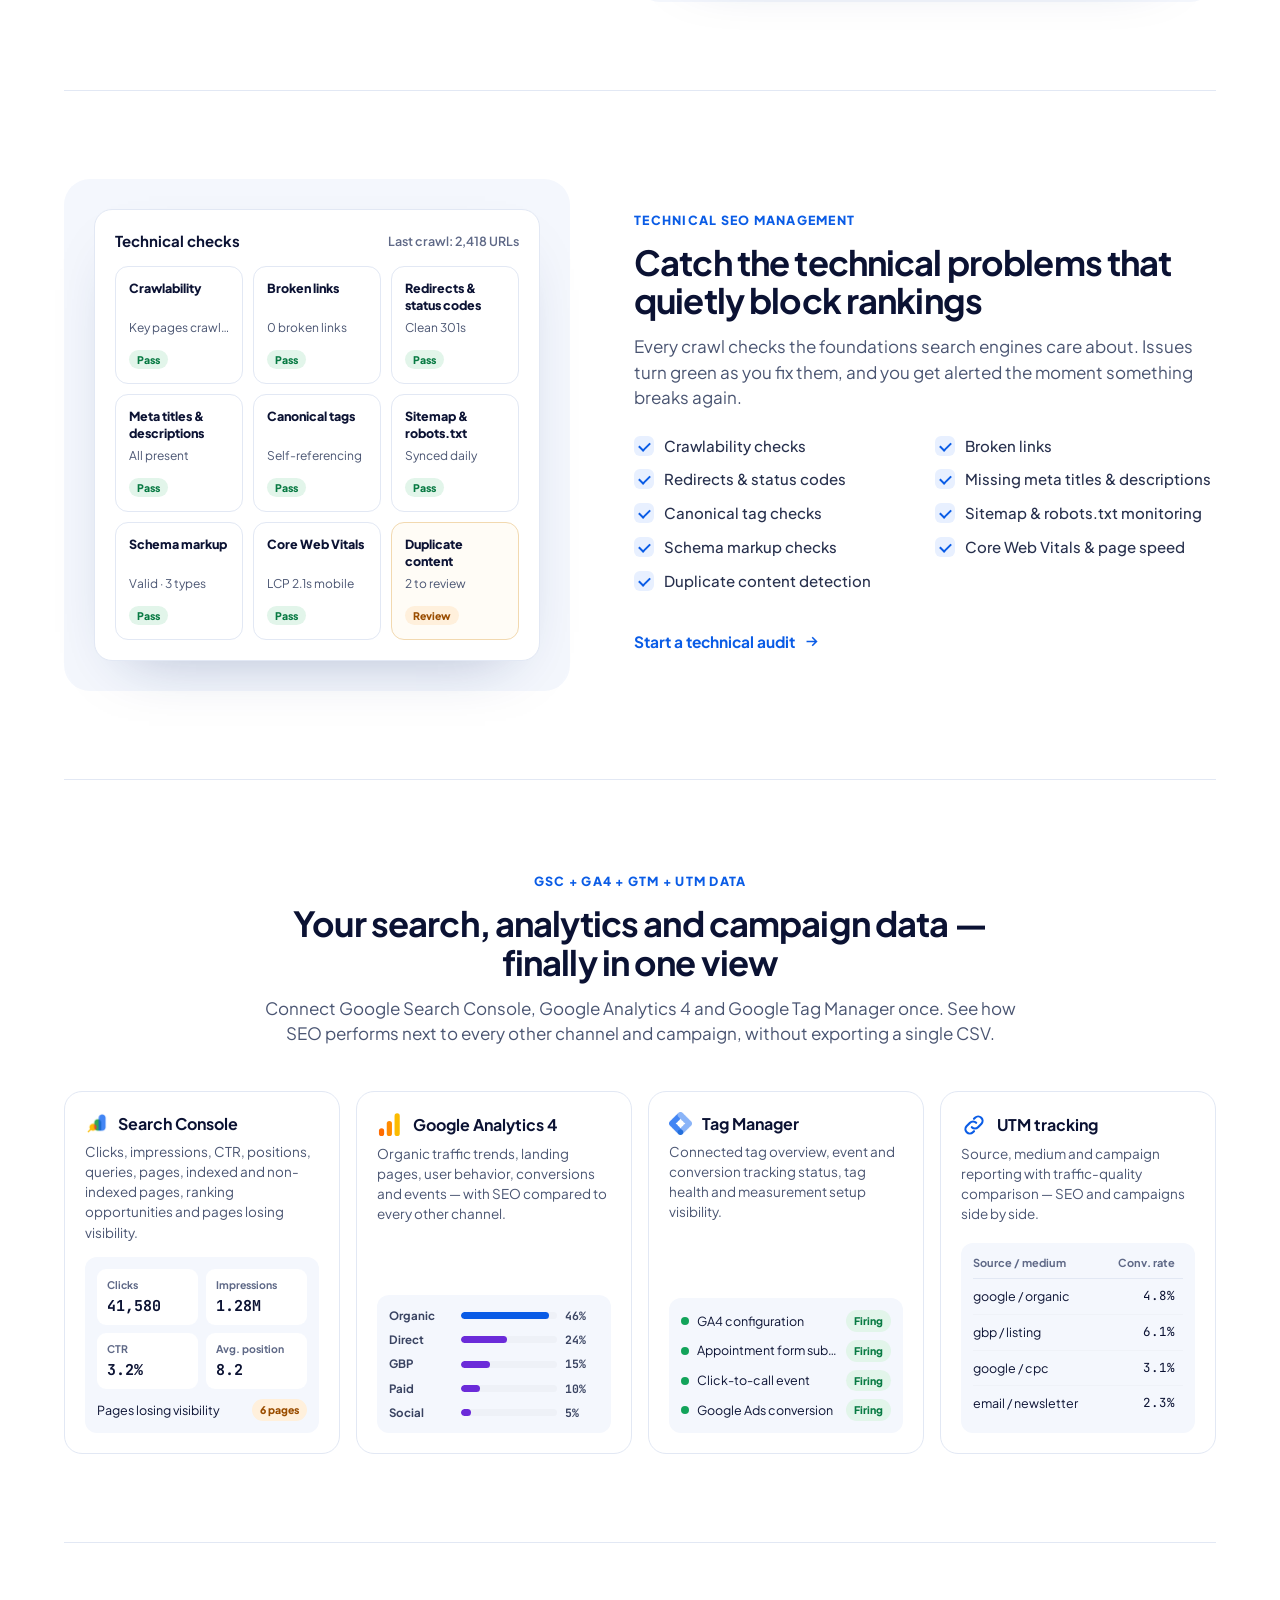
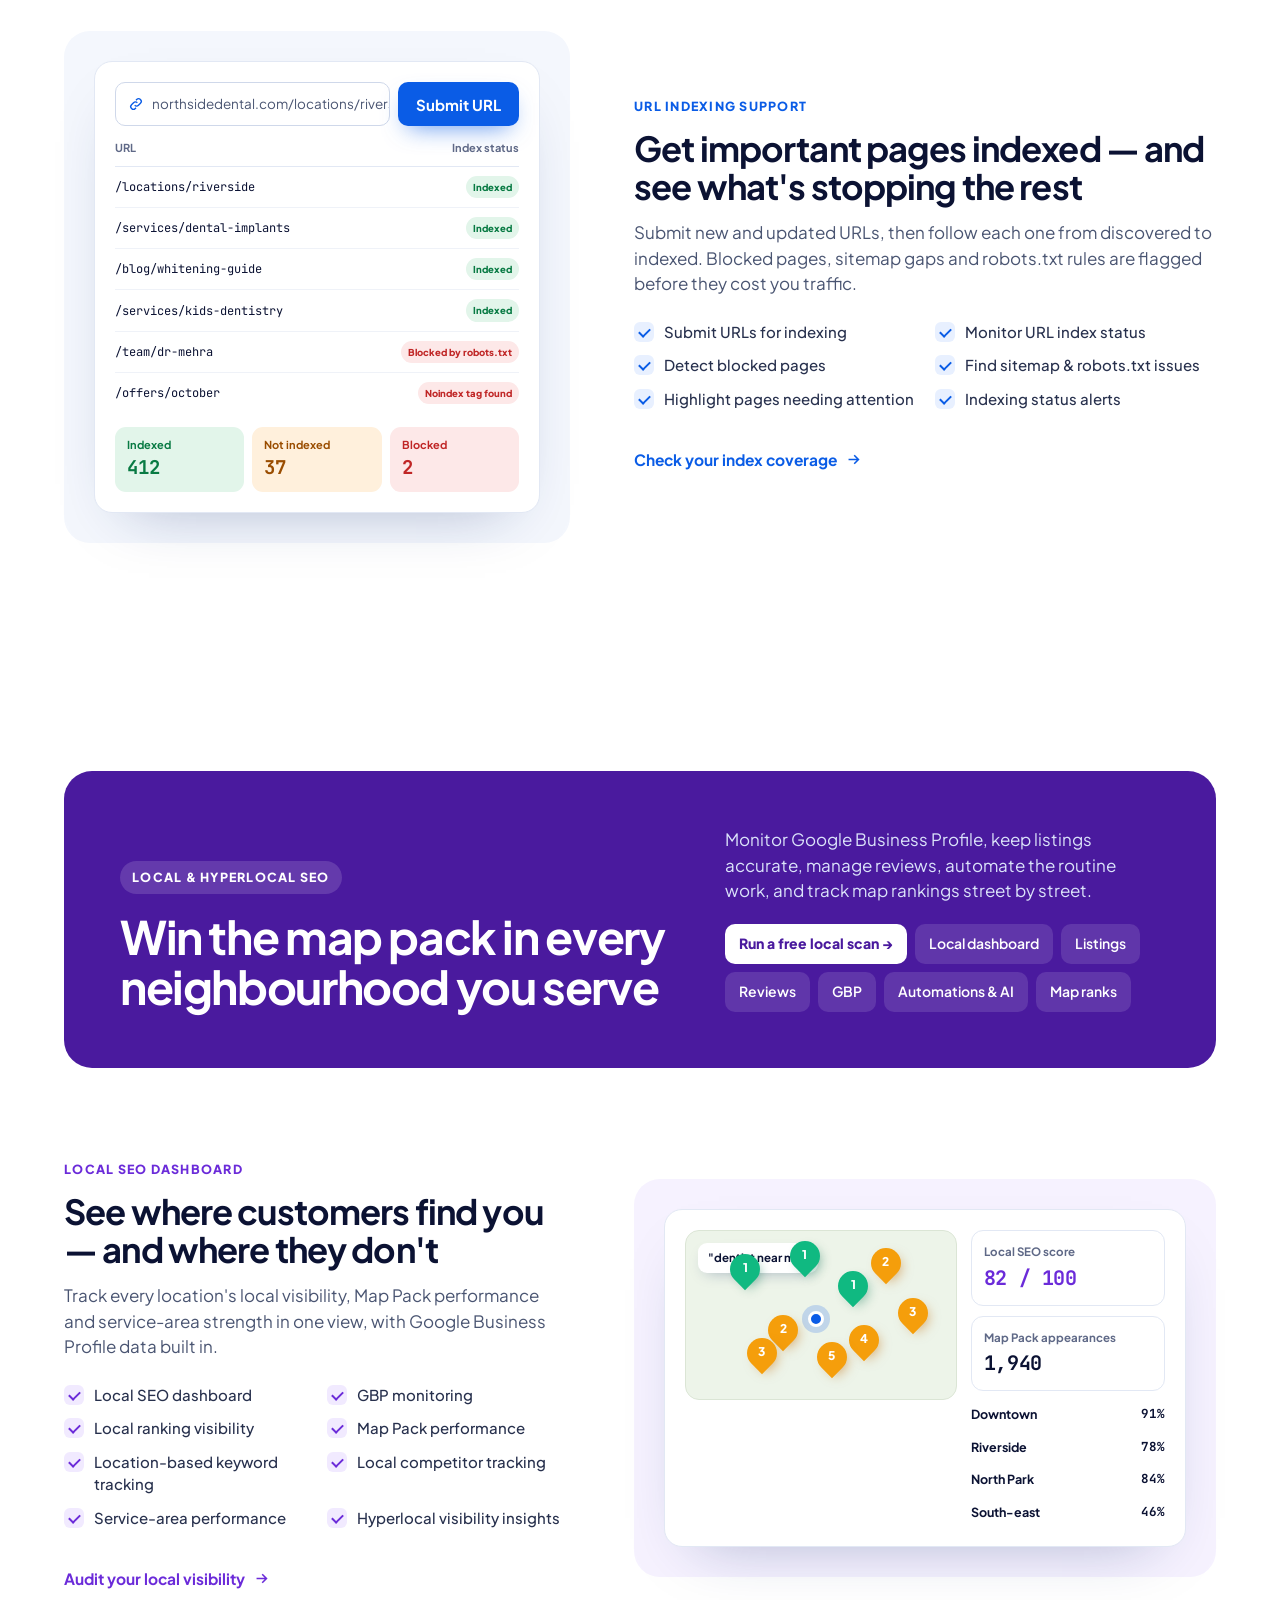
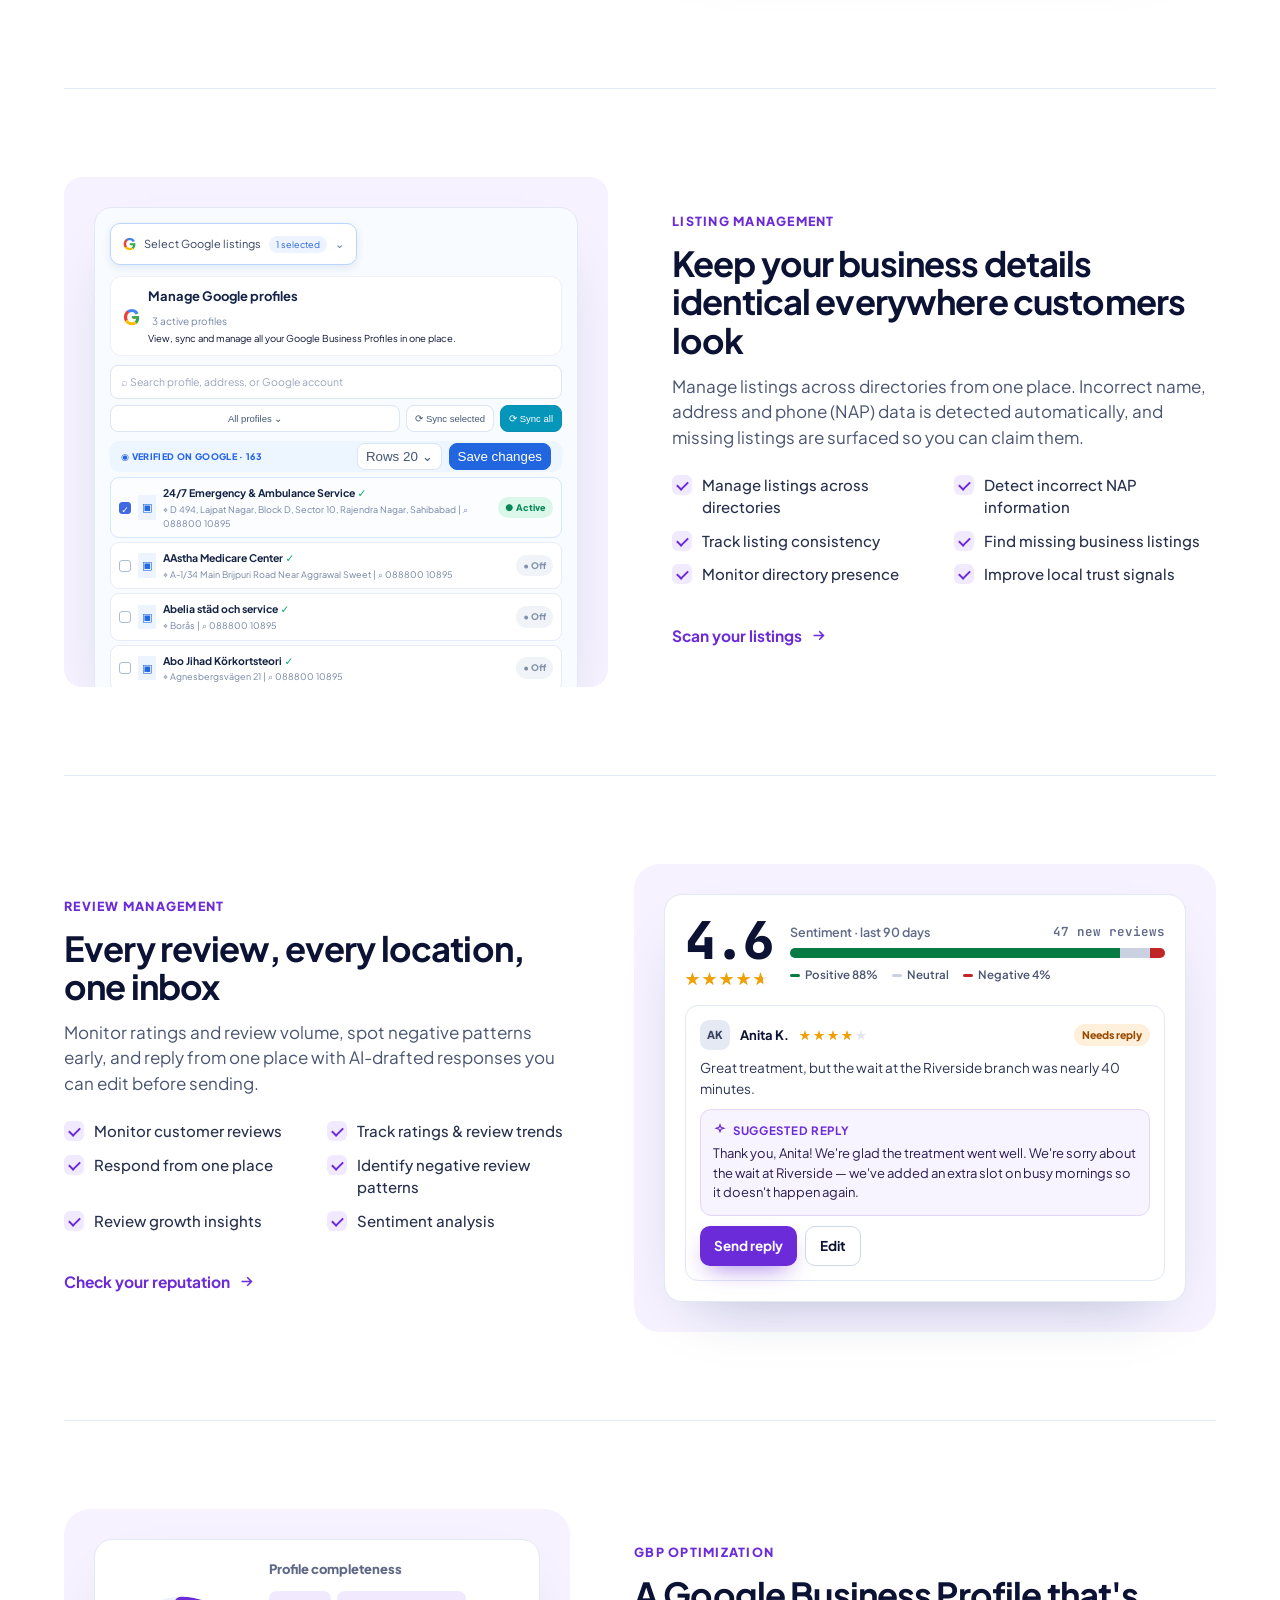
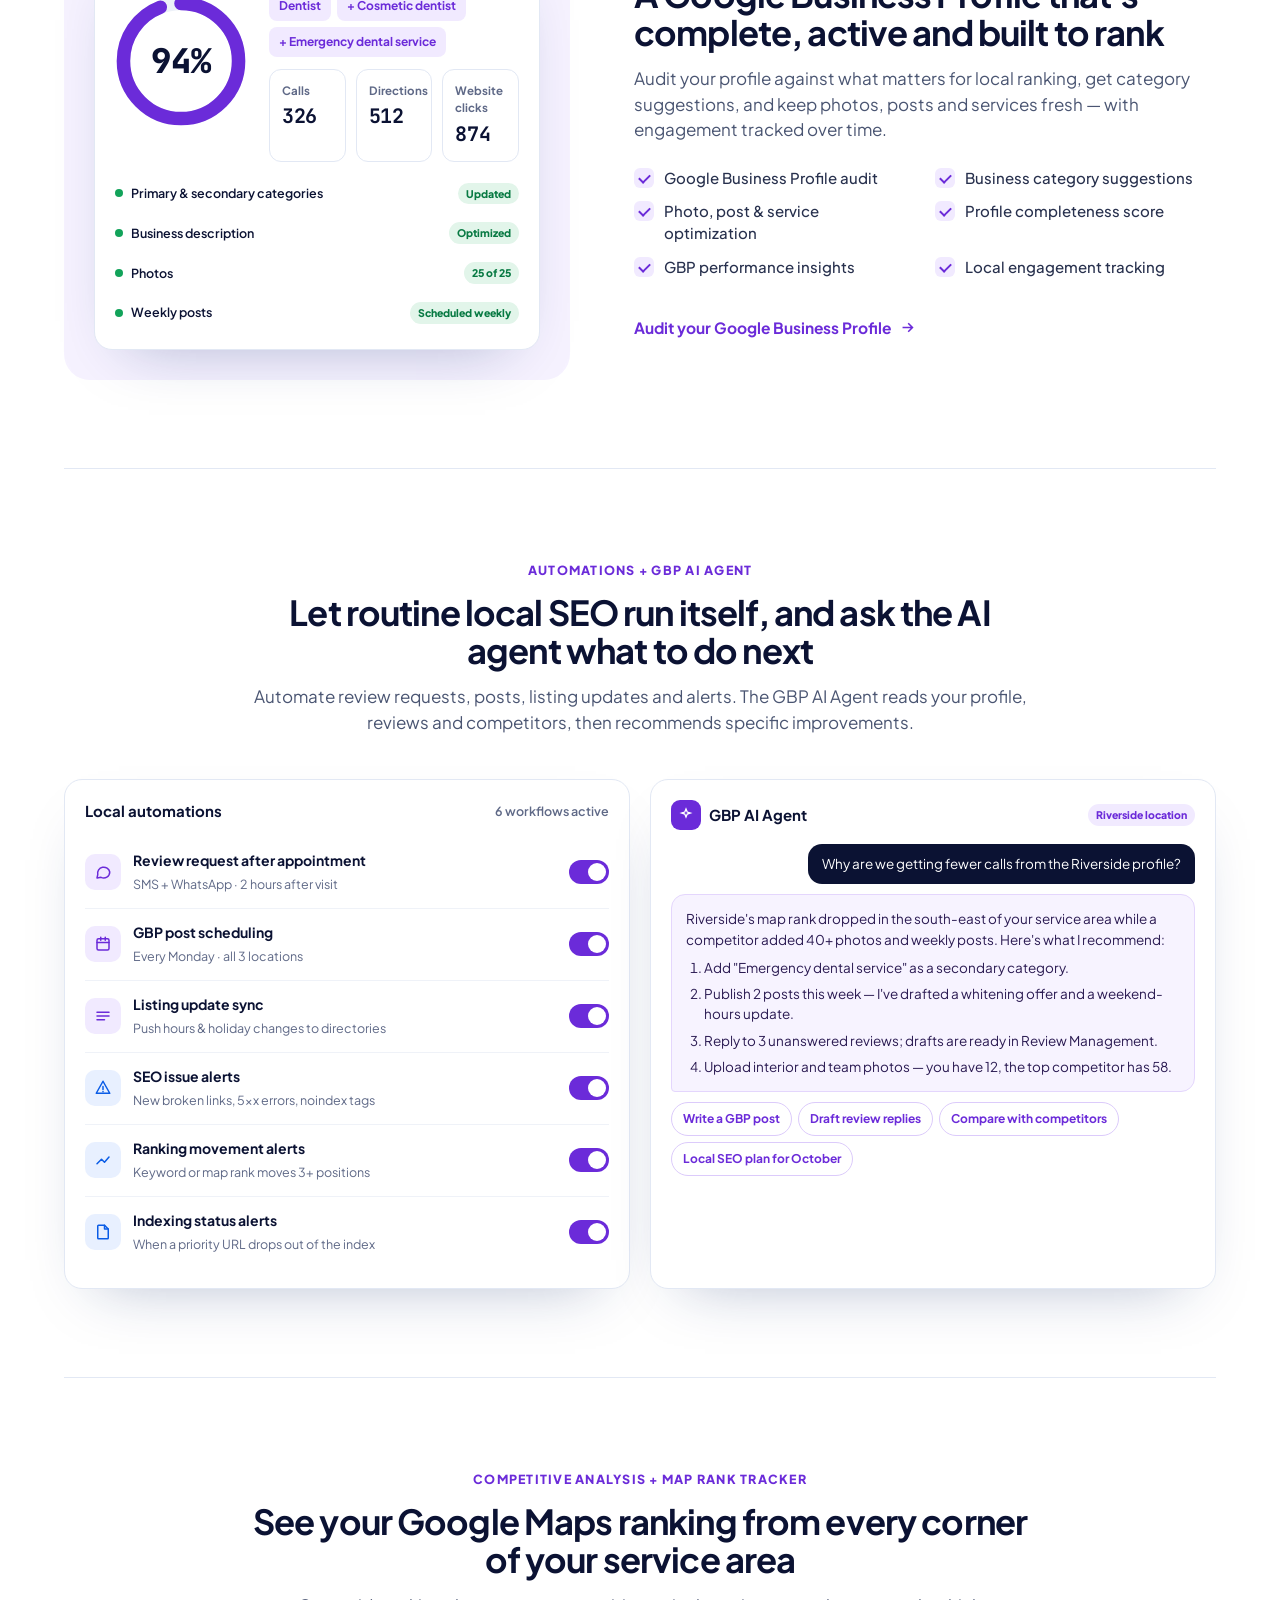
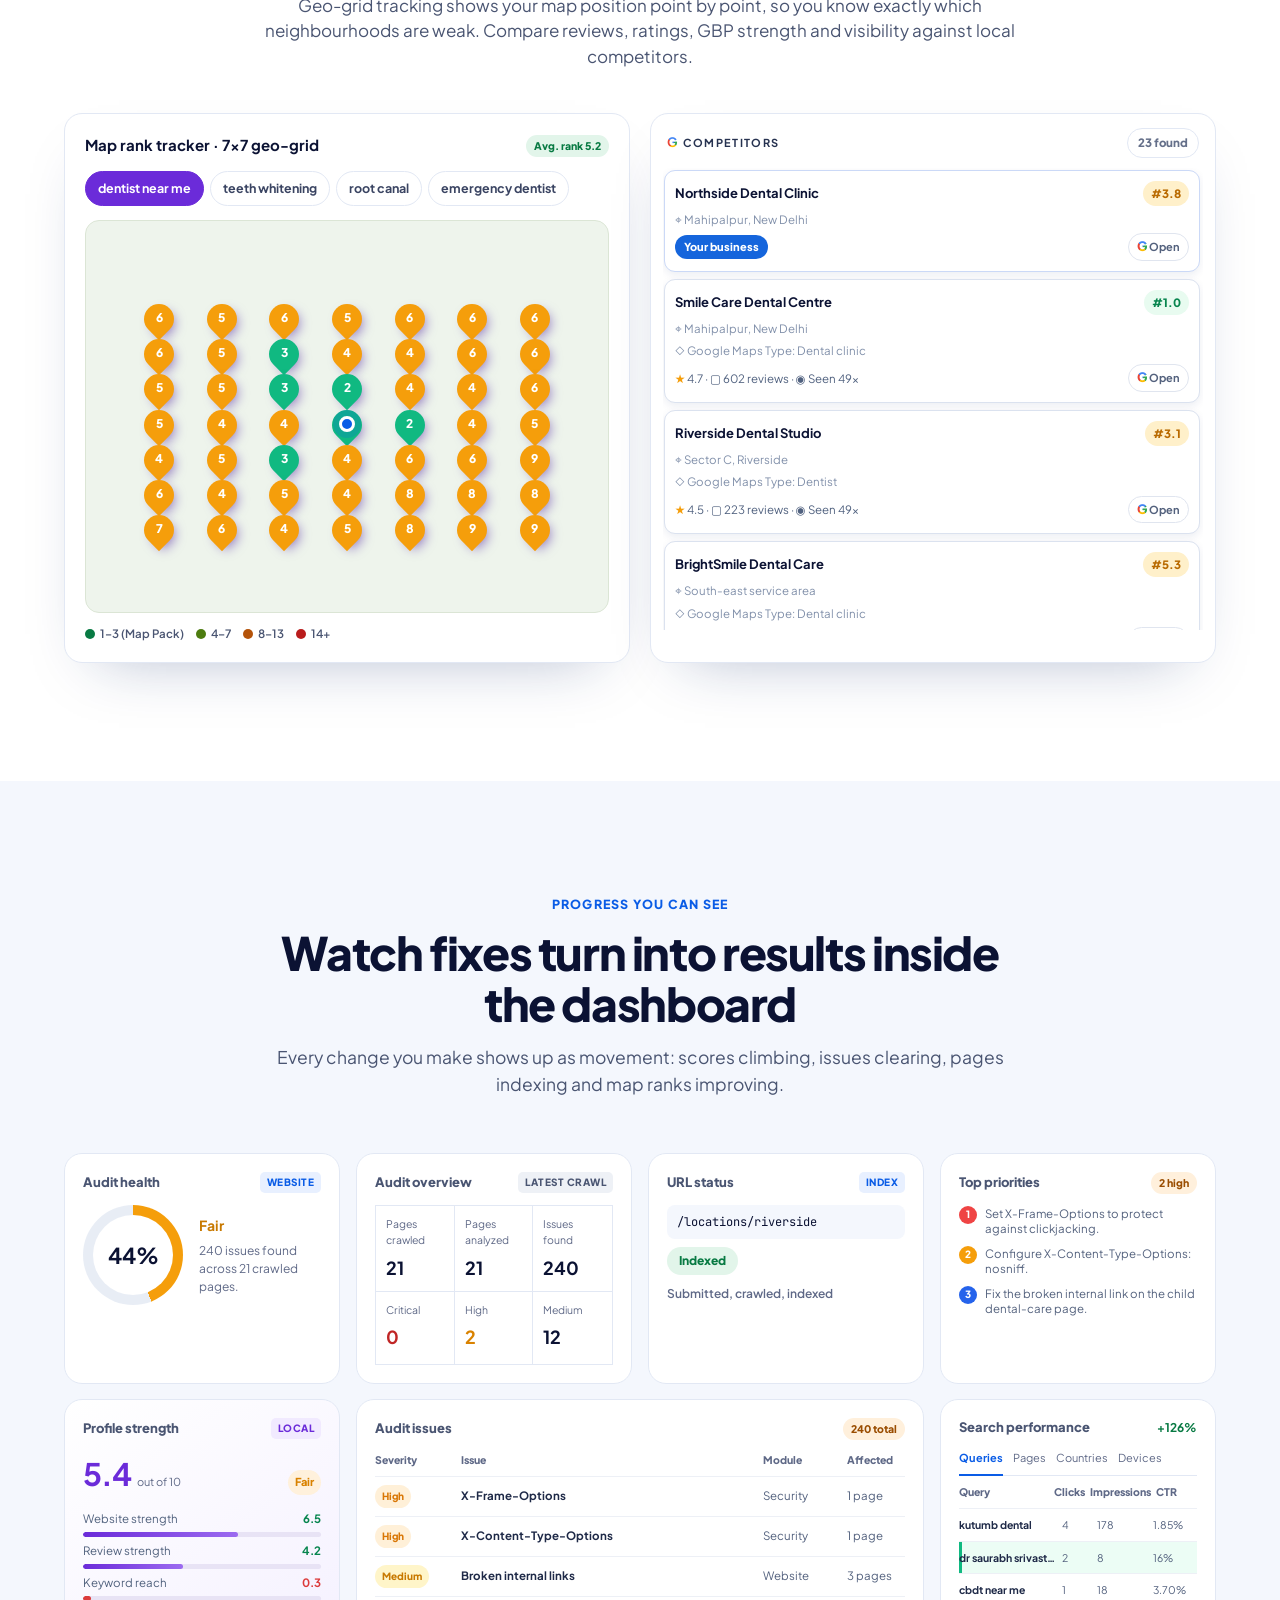
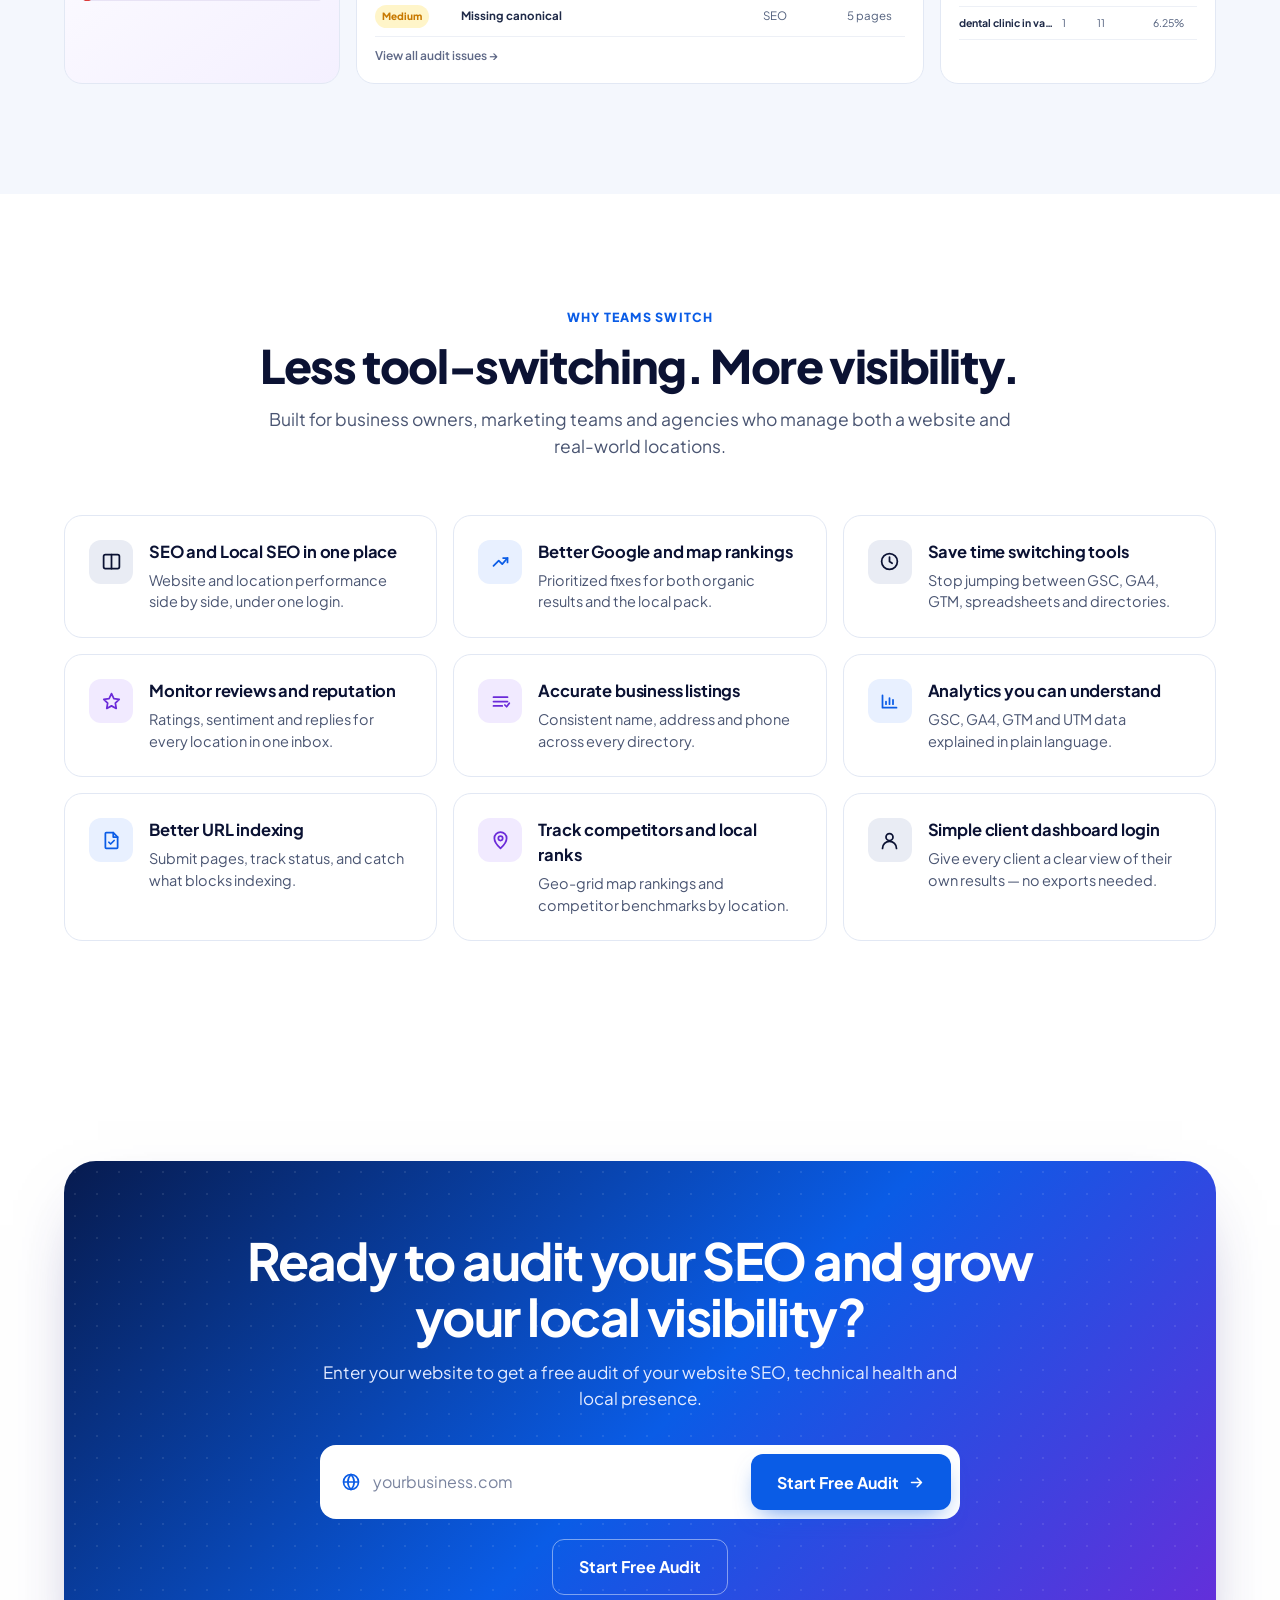
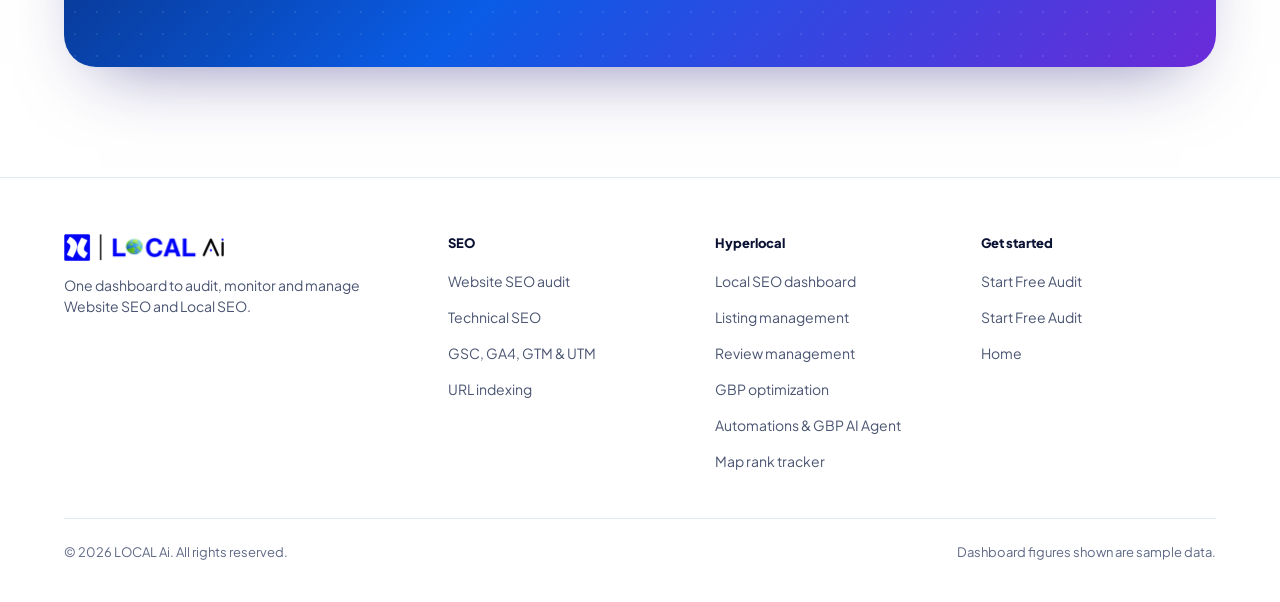
==== commit 630d5205: "Fix browser tab favicon and titles" ====
--- a/index.html
+++ b/index.html
@@ -3,8 +3,8 @@
 <head>
 <meta charset="utf-8">
 <meta name="viewport" content="width=device-width, initial-scale=1">
-<title>LOCAL Ai — Website SEO and Local SEO Dashboard</title>
-<link rel="icon" href="assets/local-ai-logo.png">
+<title>LOCAL Ai - Website SEO and Local SEO Dashboard</title>
+<link rel="icon" type="image/png" sizes="64x64" href="assets/favicon.png">
 <link rel="preconnect" href="https://fonts.googleapis.com">
 <link rel="stylesheet" href="https://fonts.googleapis.com/css2?family=Plus+Jakarta+Sans:wght@400;500;600;700;800&amp;family=JetBrains+Mono:wght@500;700&amp;display=swap">
 <link rel="stylesheet" href="assets/css/index.css">
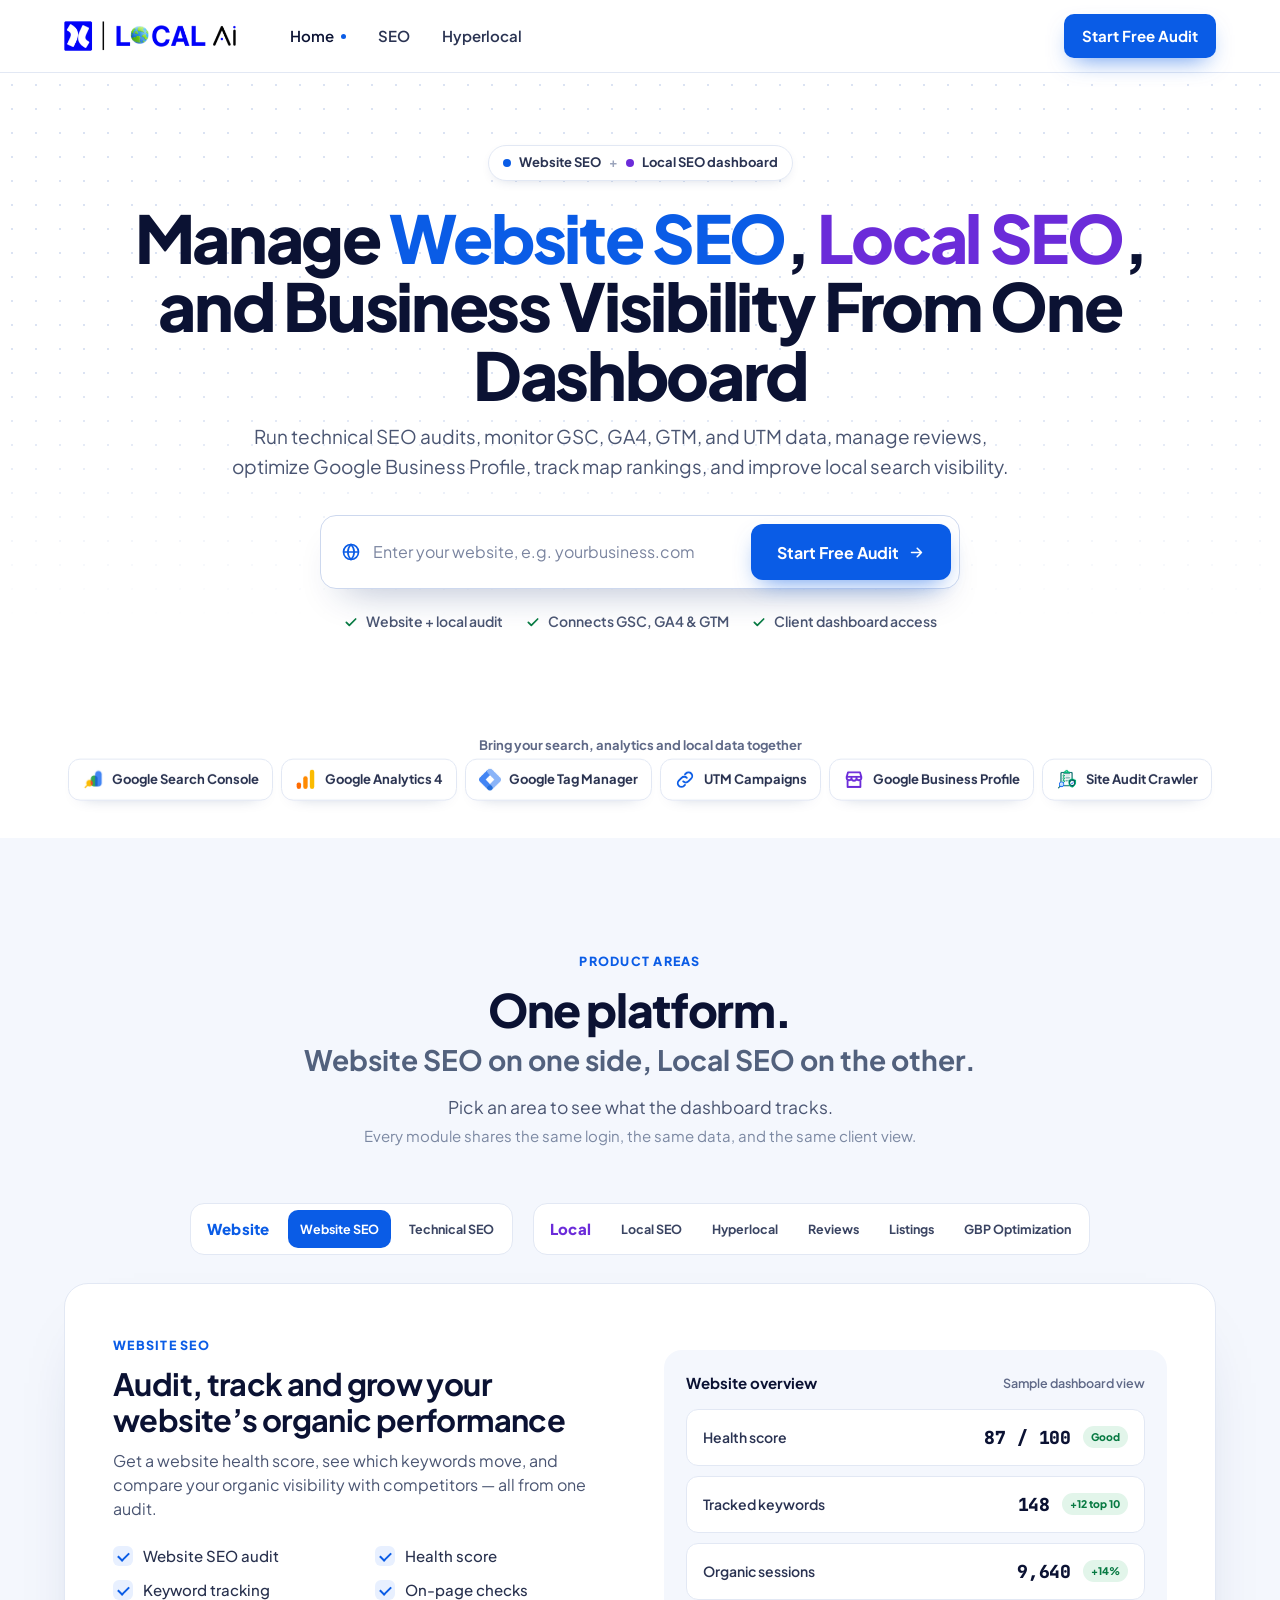
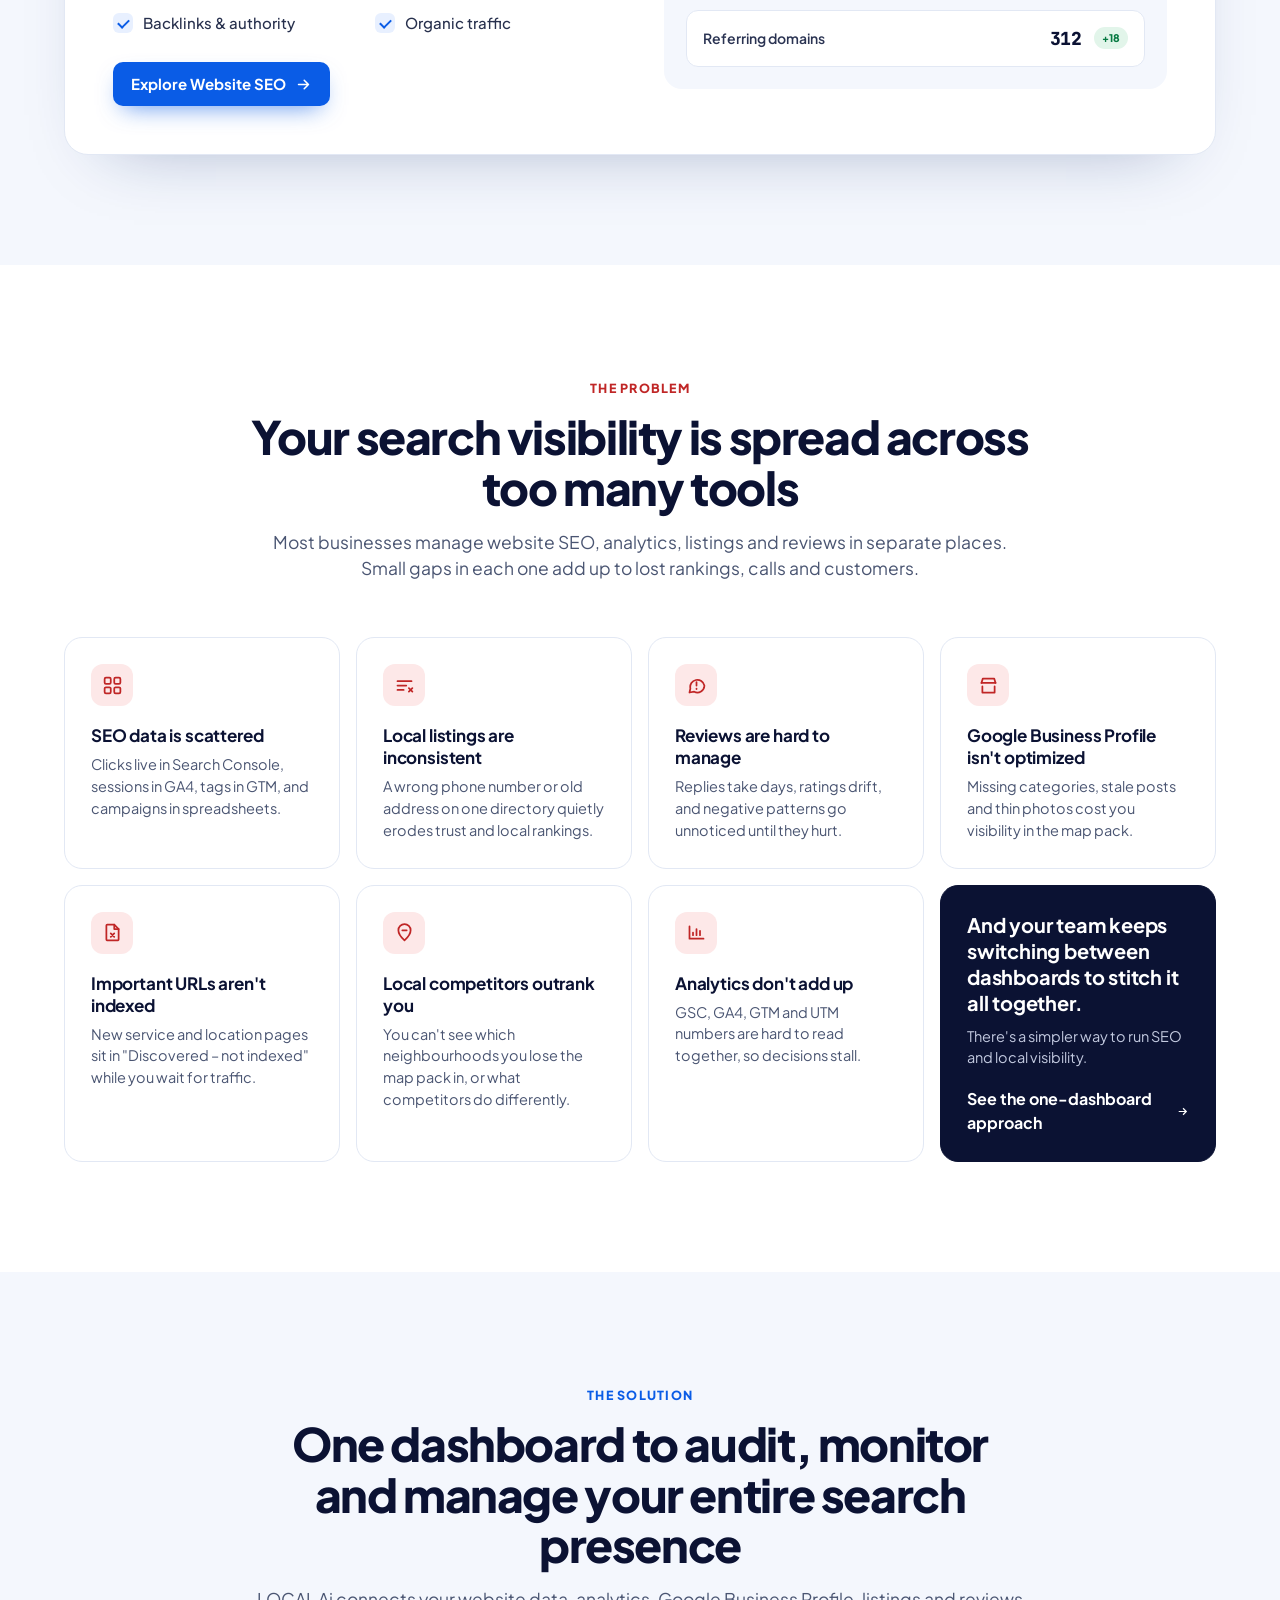
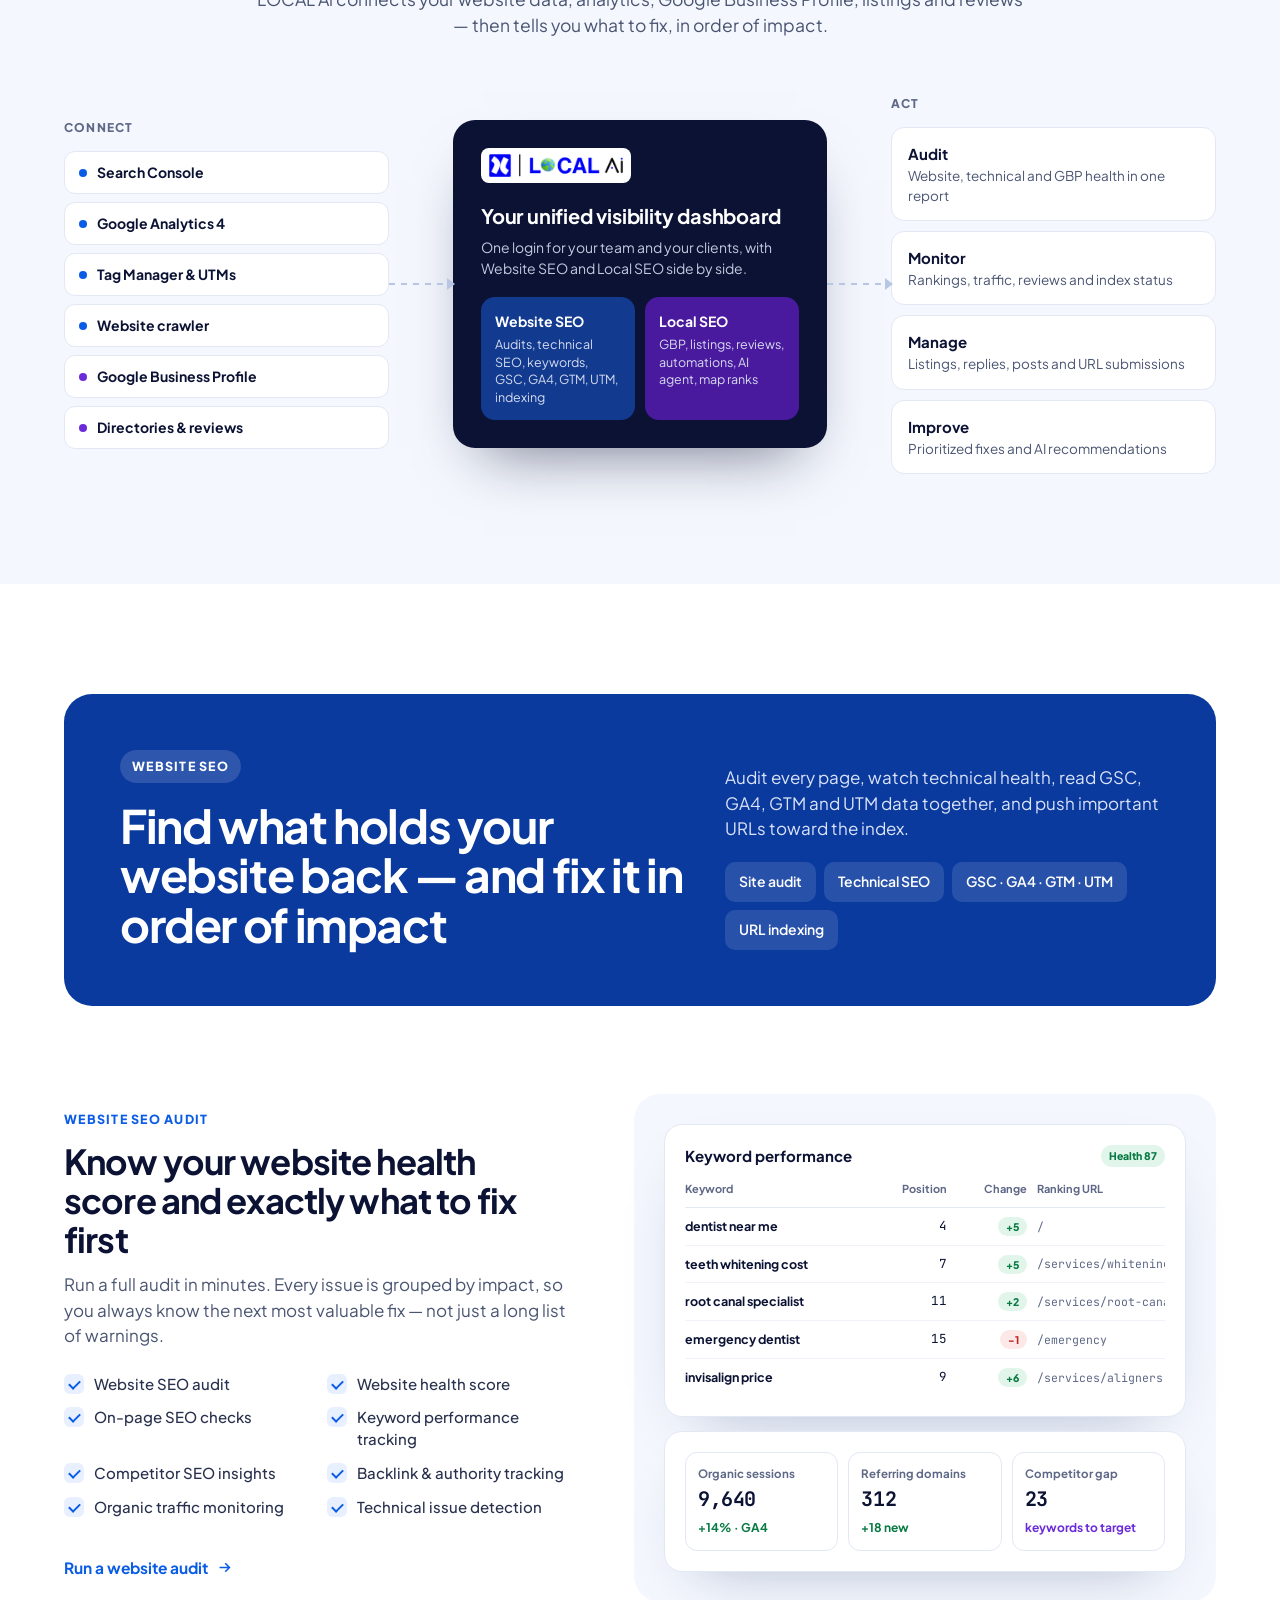
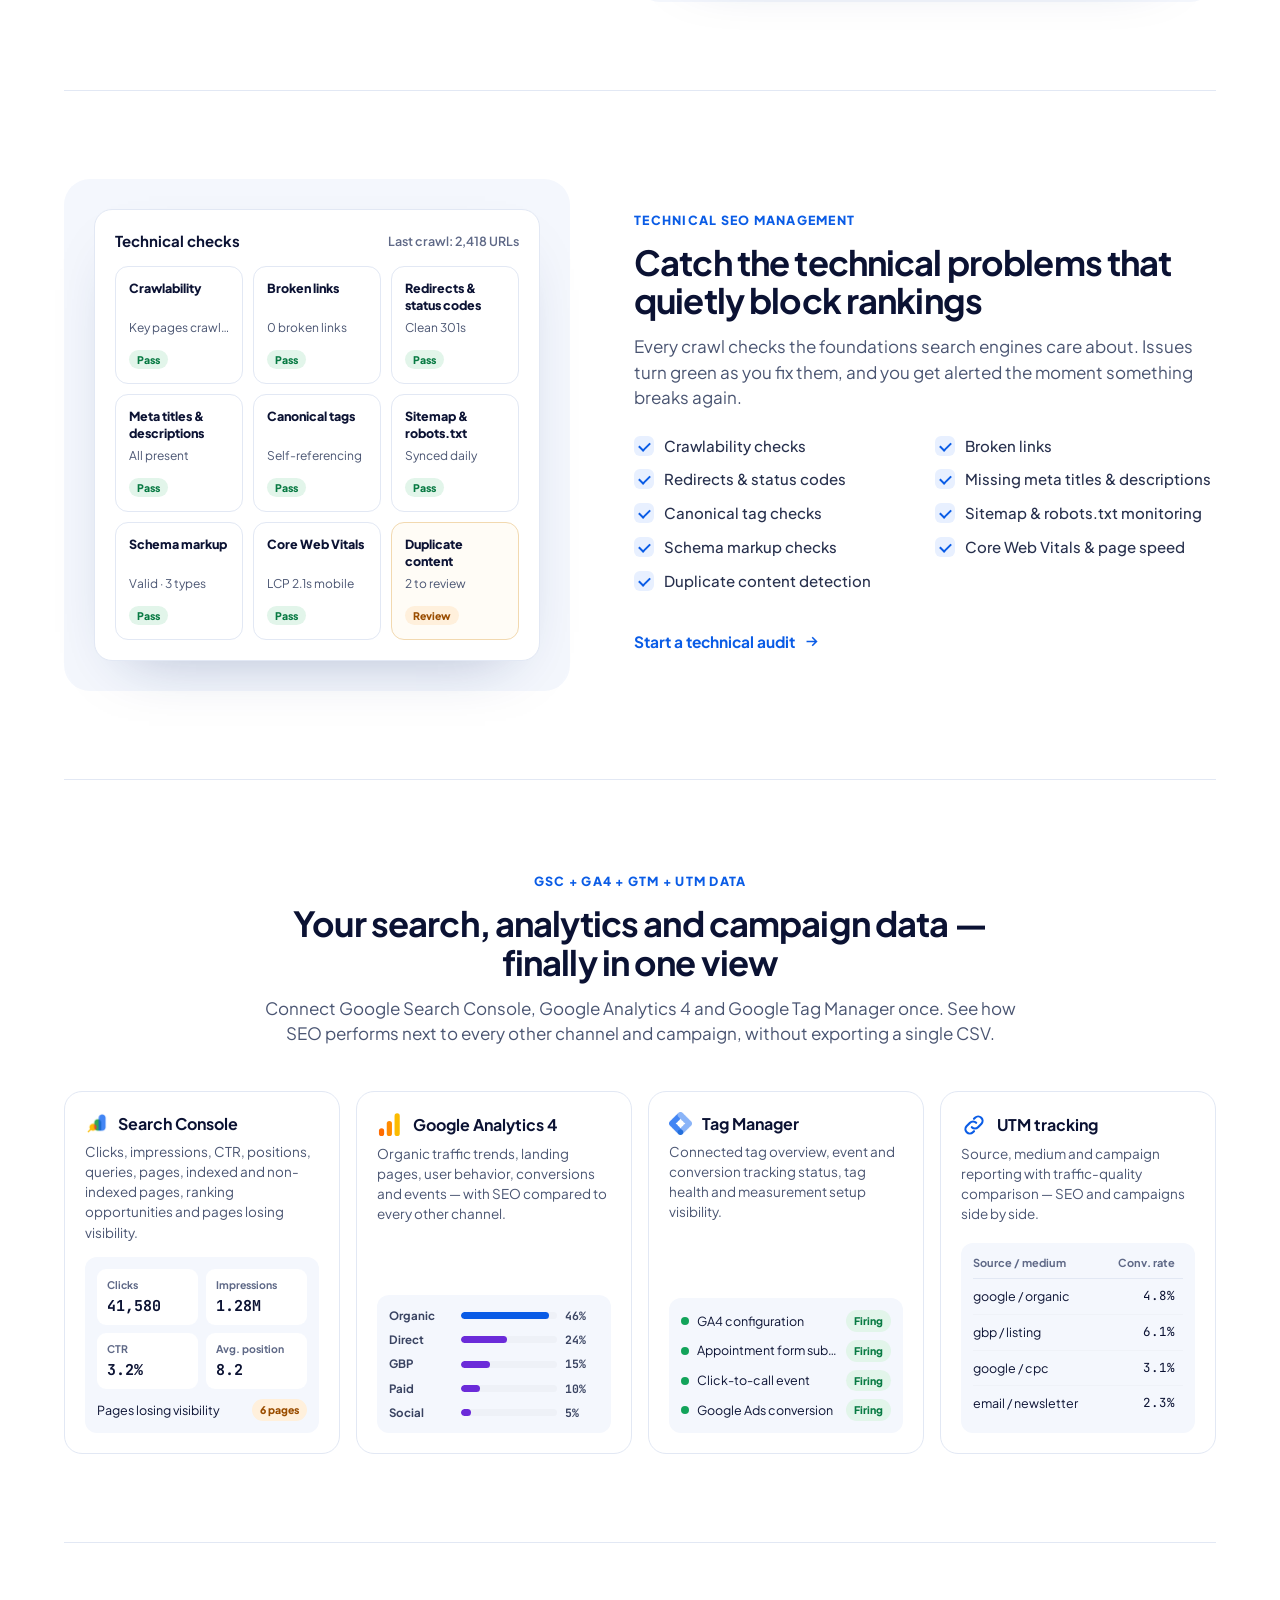
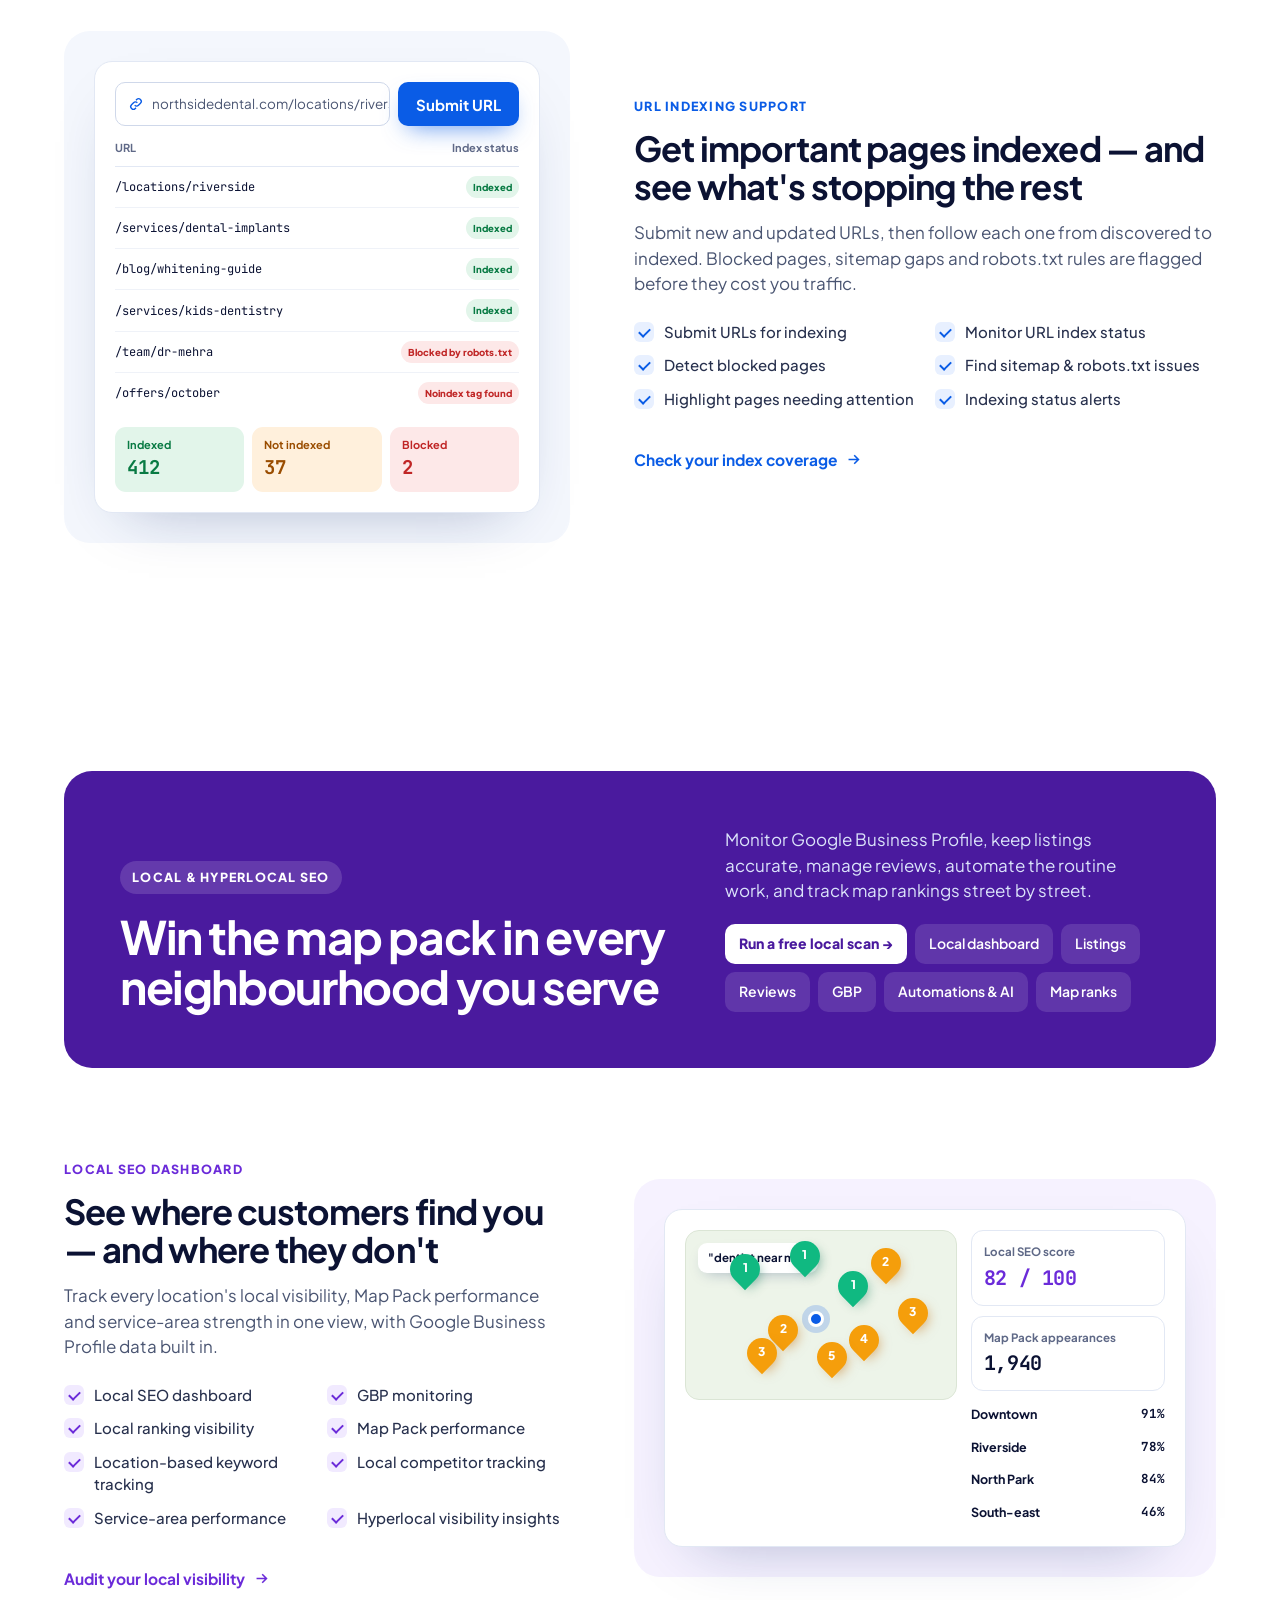
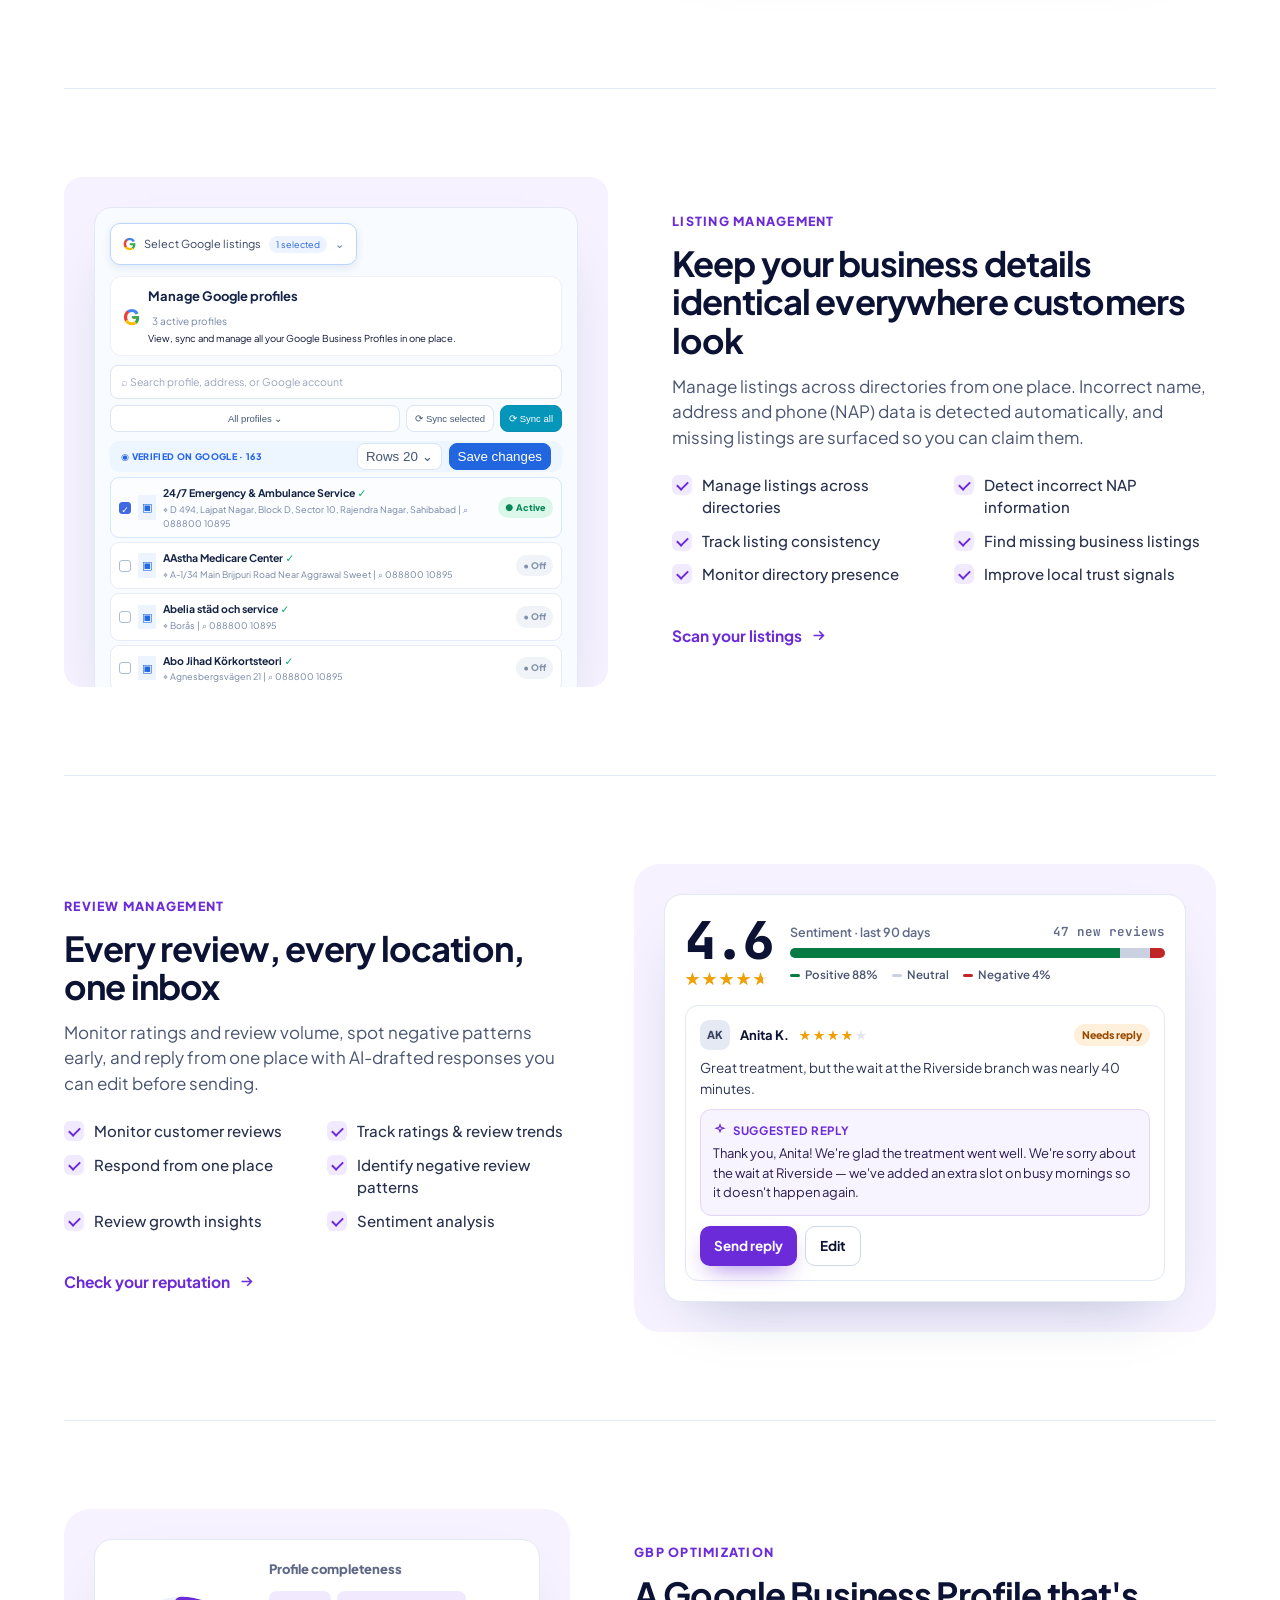
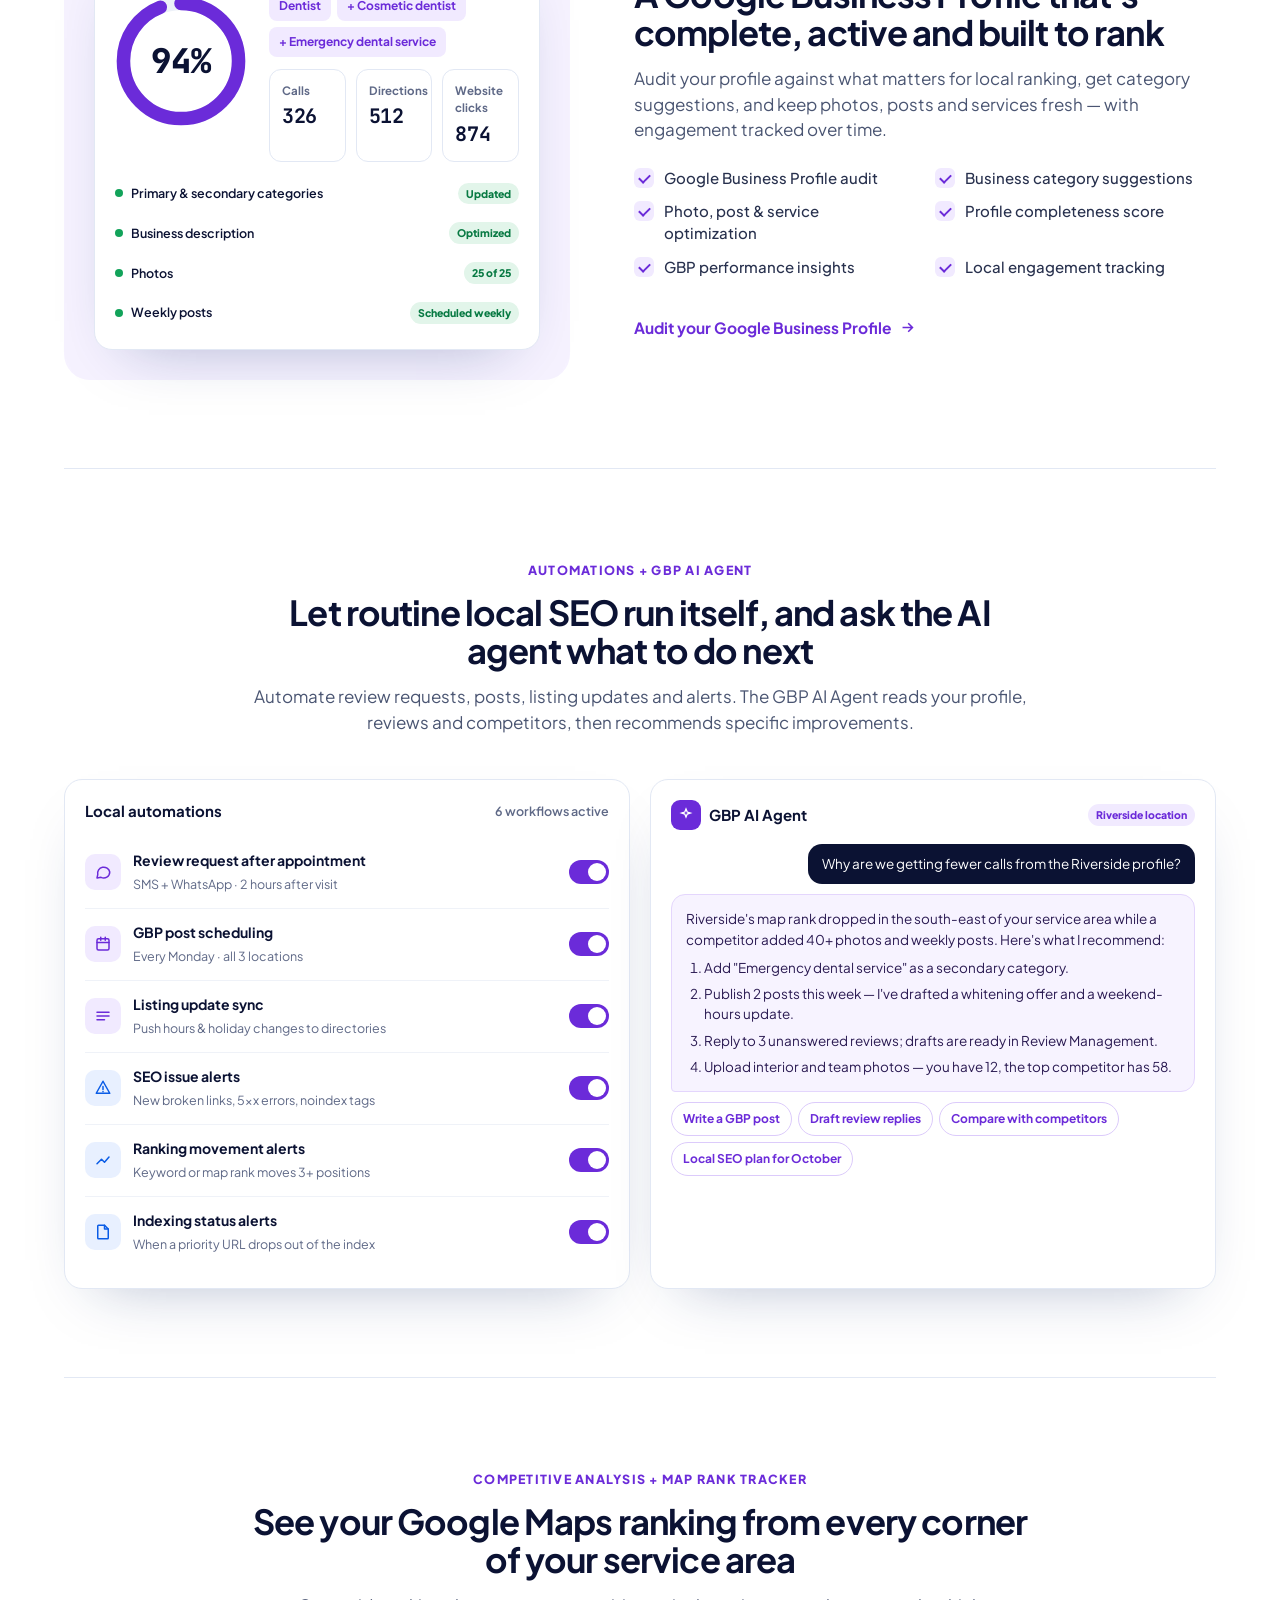
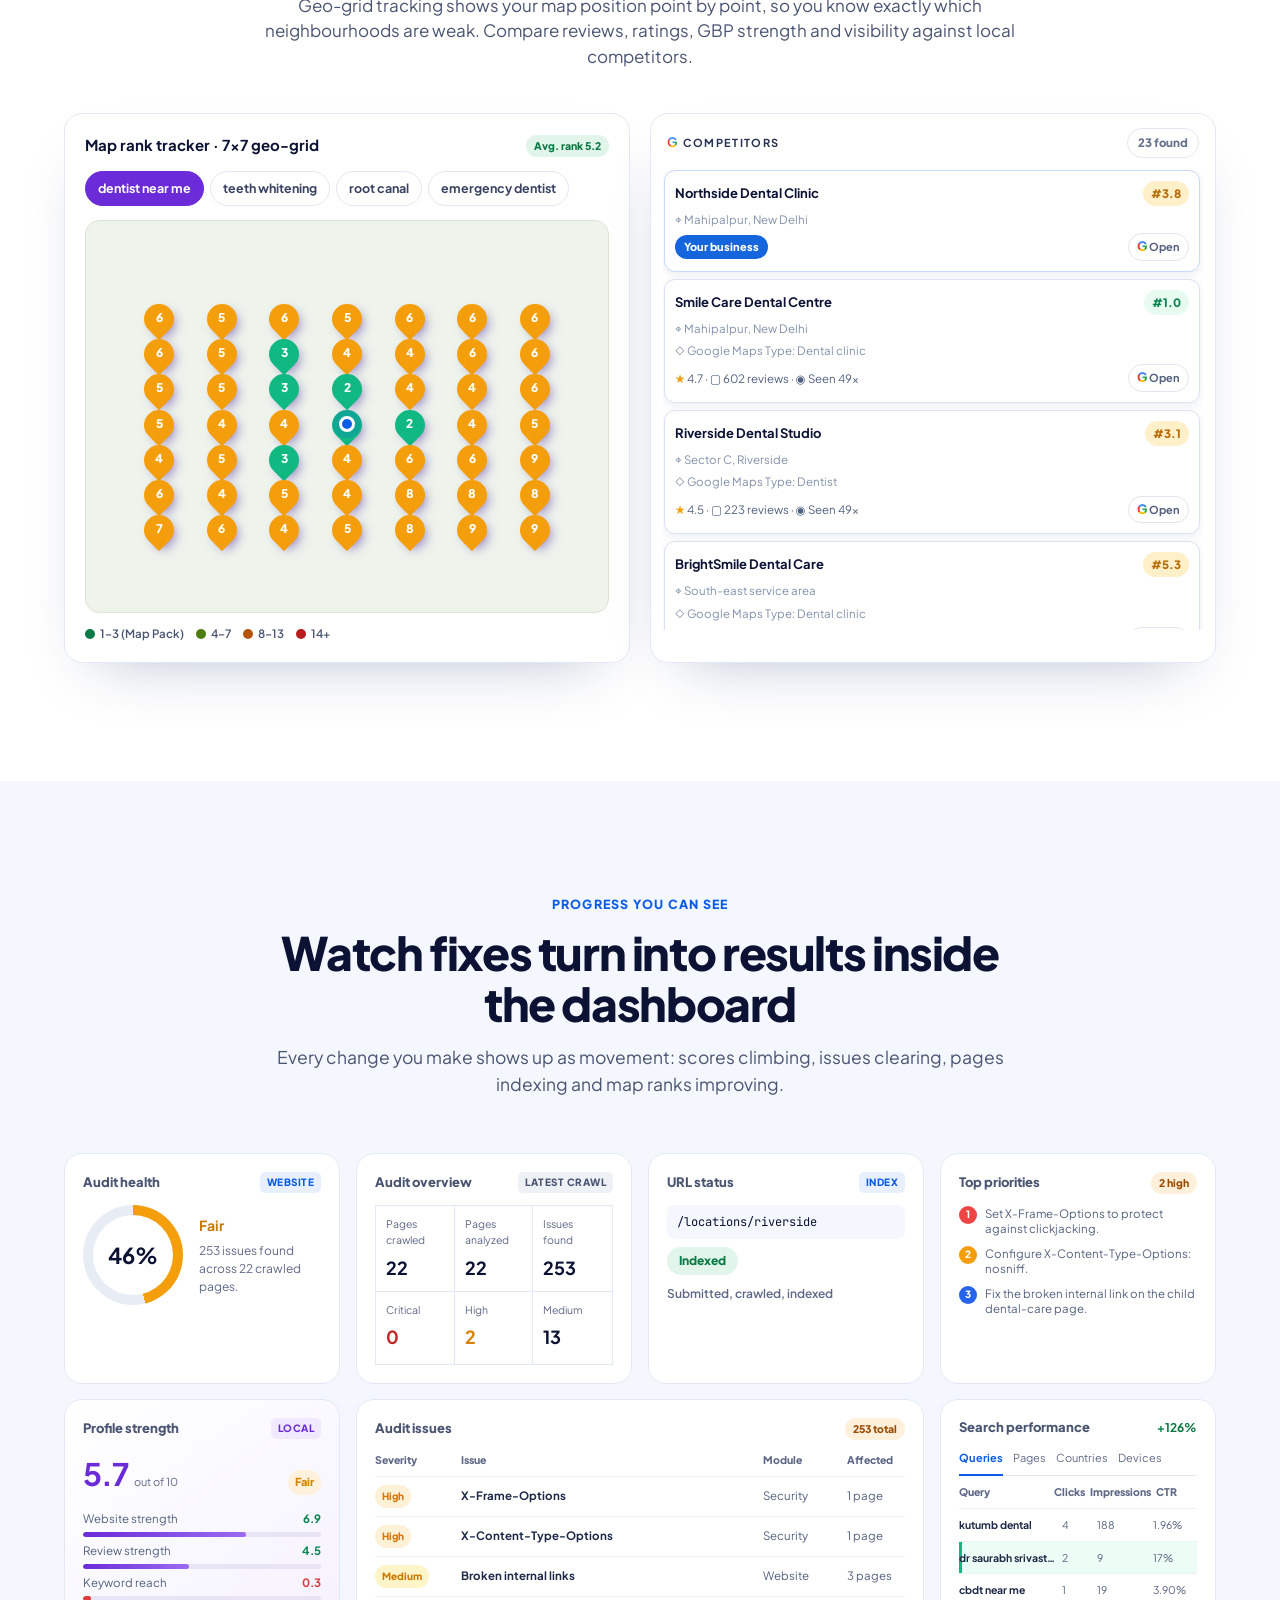
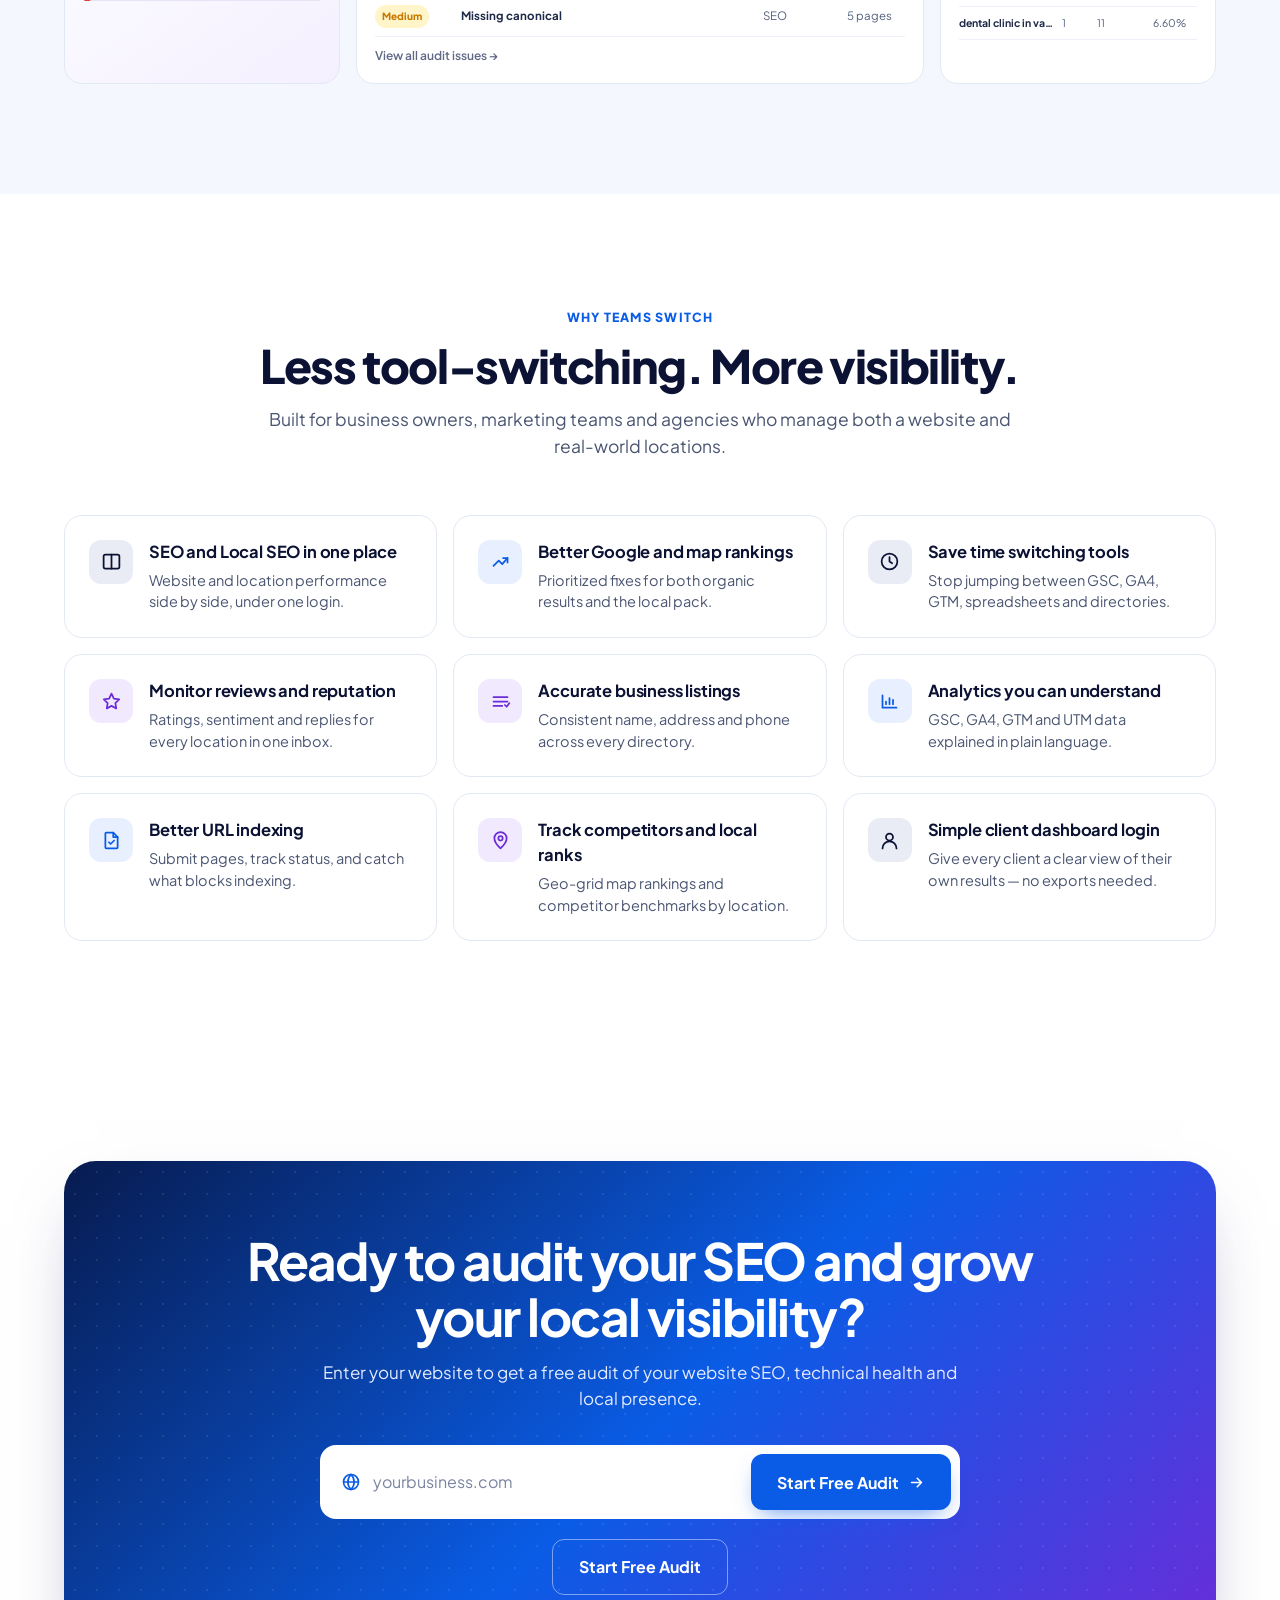
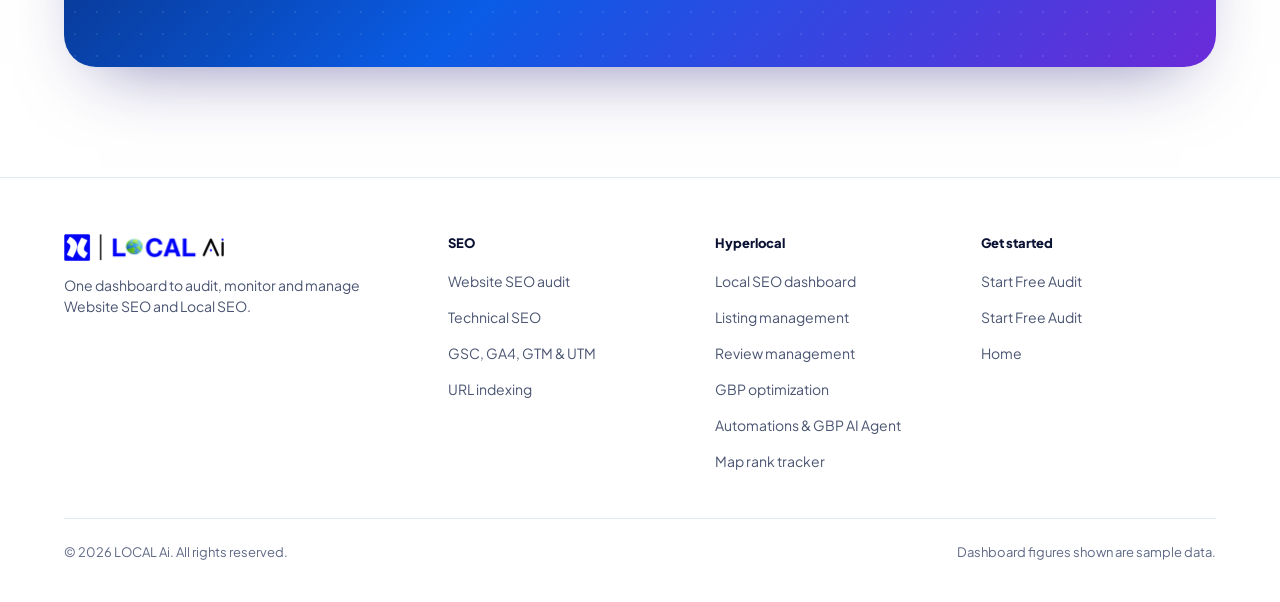
==== commit 02f647f3: "Expand dashboard chooser design" ====
--- a/index.html
+++ b/index.html
@@ -894,20 +894,24 @@
     <button class="dashboard-close" type="button" aria-label="Close" data-dashboard-close>&times;</button>
     <div class="dashboard-dialog-head">
       <span class="dashboard-kicker">LOCAL AI</span>
-      <h2 id="dashboard-choice-title">Choose your dashboard</h2>
+      <h2 id="dashboard-choice-title">Choose your <em>dashboard</em></h2>
       <p>Start a free audit in the workspace you need.</p>
     </div>
     <div class="dashboard-options">
       <a class="dashboard-option website" href="https://seo.hyperlocalseoai.com/login">
         <span class="dashboard-option-icon"><span class="brand-mark"><img src="assets/local-ai-logo.png" alt="" /></span></span>
-        <span class="dashboard-option-copy"><b>Website SEO</b><small>Technical audits, search performance and website visibility.</small></span><span class="dashboard-option-action">Open <i>&rarr;</i></span>
+        <span class="dashboard-option-copy"><b>Website SEO</b><small>Technical audits, search performance<br />and website visibility.</small><span class="dashboard-tags"><i>Site audit</i><i>Rank tracking</i><i>Competitor analysis</i></span></span>
+        <span class="dashboard-illustration web-illustration" aria-hidden="true"><svg viewBox="0 0 150 115"><rect x="20" y="10" width="90" height="76" rx="8" fill="#fff" stroke="#cfdbf6" stroke-width="3"/><path d="M21 28h88" stroke="#b7c9ed" stroke-width="3"/><circle cx="31" cy="19" r="3" fill="#ff6b8a"/><circle cx="41" cy="19" r="3" fill="#f9be4a"/><circle cx="51" cy="19" r="3" fill="#57cb7d"/><path d="M34 70V58M49 70V49M64 70V41M79 70V34" stroke="#3977eb" stroke-width="9" stroke-linecap="round"/><circle cx="94" cy="69" r="22" fill="none" stroke="#1a49cf" stroke-width="7"/><path d="m110 85 18 18" stroke="#1a49cf" stroke-width="8" stroke-linecap="round"/></svg></span>
+        <span class="dashboard-option-action" aria-hidden="true"><i>&rarr;</i></span>
       </a>
       <a class="dashboard-option local" href="https://gbp.hyperlocalseoai.com/">
         <span class="dashboard-option-icon"><span class="brand-mark"><img src="assets/local-ai-logo.png" alt="" /></span></span>
-        <span class="dashboard-option-copy"><b>Local SEO</b><small>Google Business Profile, listings, reviews and map rankings.</small></span><span class="dashboard-option-action">Open <i>&rarr;</i></span>
+        <span class="dashboard-option-copy"><b>Local SEO</b><small>Google Business Profile, listings, reviews<br />and map rankings.</small><span class="dashboard-tags"><i>Business profile</i><i>Local rankings</i><i>Review analysis</i></span></span>
+        <span class="dashboard-illustration local-illustration" aria-hidden="true"><svg viewBox="0 0 150 115"><rect x="25" y="49" width="64" height="51" rx="6" fill="#e7f1ff"/><path d="M31 58h52M31 70h52M46 49v51M67 49v51" stroke="#c5dbfa" stroke-width="3"/><path d="M20 45h76l-11-23H31z" fill="#2367e8"/><path d="M19 45h78" stroke="#1548c8" stroke-width="5"/><rect x="39" y="57" width="15" height="17" rx="2" fill="#2060de"/><rect x="65" y="57" width="15" height="17" rx="2" fill="#2060de"/><path d="M98 59h37a7 7 0 0 1 7 7v32a7 7 0 0 1-7 7H98a7 7 0 0 1-7-7V66a7 7 0 0 1 7-7Z" fill="#fff" stroke="#d7def2" stroke-width="3"/><path d="M101 79h31" stroke="#fac34e" stroke-width="5" stroke-linecap="round"/><path d="M108 72l3 3 4-6M119 72l3 3 4-6" fill="none" stroke="#f4ad20" stroke-width="2"/><path d="M47 91c0-9 12-17 12-17s12 8 12 17c0 8-5 14-12 14s-12-6-12-14Z" fill="#f25454"/><circle cx="59" cy="90" r="4" fill="#fff"/></svg></span>
+        <span class="dashboard-option-action" aria-hidden="true"><i>&rarr;</i></span>
       </a>
     </div>
-    <p class="dashboard-help">You can switch between both dashboards whenever you need.</p>
+    <p class="dashboard-help"><span>&harr;</span>You can switch between both dashboards whenever you need.</p>
   </section>
 </div><script>
 (() => {
--- a/assets/css/index.css
+++ b/assets/css/index.css
@@ -523,4 +523,6 @@
 /* Start Free Audit dashboard selector */
 .dashboard-modal[hidden]{display:none}.dashboard-modal{position:fixed;inset:0;z-index:1000;display:grid;place-items:center;padding:20px}.dashboard-modal-open{overflow:hidden}.dashboard-modal-backdrop{position:absolute;inset:0;background:rgba(8,15,43,.55);backdrop-filter:blur(5px)}.dashboard-dialog{position:relative;width:min(100%,510px);padding:34px;border:1px solid #dfe5f3;border-radius:24px;background:#fff;box-shadow:0 28px 80px rgba(13,24,65,.28);animation:dashboard-pop .22s ease-out;font-family:Inter,ui-sans-serif,system-ui,-apple-system,"Segoe UI",Arial,sans-serif}.dashboard-close{position:absolute;top:14px;right:16px;width:32px;height:32px;border:0;border-radius:50%;background:#f1f4fb;color:#182147;font-family:Arial,sans-serif;font-size:25px;line-height:1;cursor:pointer;transition:background .18s ease,transform .18s ease}.dashboard-close:hover{background:#e7eaff;transform:rotate(90deg)}.dashboard-kicker{display:block;margin-bottom:8px;color:#6734db;font-size:11px;font-weight:800;letter-spacing:.12em}.dashboard-dialog h2{margin:0;color:#101a42;font-family:Inter,ui-sans-serif,system-ui,sans-serif;font-size:28px;font-weight:800;letter-spacing:-.035em}.dashboard-dialog>p{margin:9px 0 22px;color:#65708f;font-size:15px;line-height:1.5}.dashboard-options{display:grid;gap:12px}.dashboard-option{display:grid;grid-template-columns:44px minmax(0,1fr) 28px;gap:12px;align-items:center;min-height:78px;padding:16px;border:1px solid #dce4f4;border-radius:16px;background:#fff;color:#111b42;text-decoration:none;transition:transform .18s ease,box-shadow .18s ease,border-color .18s ease}.dashboard-option:hover{transform:translateY(-2px);box-shadow:0 10px 24px rgba(32,51,108,.13)}.dashboard-option.website:hover{border-color:#1d63ed}.dashboard-option.local:hover{border-color:#6d31de}.dashboard-option-icon{display:grid;place-items:center;width:44px;height:44px;border-radius:12px;font-size:0}.dashboard-option-icon svg{width:25px;height:25px;fill:none;stroke:currentColor;stroke-width:2;stroke-linecap:round;stroke-linejoin:round}.dashboard-option.website .dashboard-option-icon{background:linear-gradient(135deg,#e8f1ff,#dceaff);color:#1263e8}.dashboard-option.local .dashboard-option-icon{background:linear-gradient(135deg,#f1e9ff,#e9dcff);color:#6c2ce0}.dashboard-option b,.dashboard-option small{display:block}.dashboard-option b{font-size:15px;font-weight:800;letter-spacing:-.01em}.dashboard-option small{margin-top:4px;color:#67718c;font-family:Inter,ui-sans-serif,system-ui,sans-serif;font-size:12.5px;line-height:1.35}.dashboard-option i{display:grid;place-items:center;width:28px;height:28px;border-radius:50%;background:#f2f5fb;color:#4c5f8b;font-size:21px;font-style:normal;transition:background .18s ease,color .18s ease,transform .18s ease}.dashboard-option:hover i{background:#155fe7;color:#fff;transform:translateX(2px)}.dashboard-option.local:hover i{background:#6c2ce0}@keyframes dashboard-pop{from{opacity:0;transform:translateY(10px) scale(.98)}to{opacity:1;transform:none}}@media(max-width:500px){.dashboard-dialog{padding:28px 20px 20px}.dashboard-dialog h2{font-size:24px}}
 /* Dashboard chooser: brand-led layout */
-.dashboard-dialog{width:min(100%,560px);padding:32px;background:linear-gradient(145deg,#fff 0%,#fafbff 100%);border-color:#e1e6f3;border-radius:22px;box-shadow:0 30px 86px rgba(11,19,58,.34)}.dashboard-dialog-head{padding:2px 4px 21px}.dashboard-kicker{margin-bottom:7px;color:#5e2edb;font-size:10px;letter-spacing:.16em}.dashboard-dialog h2{font-size:28px;line-height:1.12;letter-spacing:-.04em}.dashboard-dialog>p,.dashboard-dialog-head p{margin:8px 0 0;color:#707b99;font-size:14px}.dashboard-options{gap:10px}.dashboard-option{grid-template-columns:46px minmax(0,1fr) auto;gap:13px;min-height:76px;padding:13px 15px;border-color:#e0e6f3;border-radius:15px;background:rgba(255,255,255,.82);box-shadow:0 1px 0 rgba(20,34,78,.02)}.dashboard-option:hover{transform:translateY(-2px);border-color:#aebefa;box-shadow:0 12px 25px rgba(33,54,120,.11)}.dashboard-option.website:hover,.dashboard-option.local:hover{border-color:#aebefa}.dashboard-option-icon{width:46px;height:46px;border-radius:13px;background:#eef3ff!important;color:inherit}.dashboard-option.local .dashboard-option-icon{background:#f1edff!important}.brand-mark{position:relative;display:block;width:27px;height:27px;overflow:hidden;border-radius:5px}.brand-mark img{position:absolute;top:0;left:0;width:auto;height:27px;max-width:none}.dashboard-option-copy b{font-size:15px;color:#121c43}.dashboard-option-copy small{margin-top:3px;color:#6f7a98;font-size:12.5px}.dashboard-option-action{display:flex;align-items:center;gap:7px;color:#425174;font-size:12px;font-weight:750;white-space:nowrap}.dashboard-option-action i{display:grid;width:25px;height:25px;place-items:center;border-radius:50%;background:#edf1f8;color:#384b76;font-size:17px;font-style:normal;transition:all .18s ease}.dashboard-option:hover .dashboard-option-action i{background:#6530dc;color:#fff;transform:translateX(2px)}.dashboard-help{margin:17px 4px 0!important;color:#8892aa!important;font-size:12px!important;text-align:center}.dashboard-option>i{display:none}@media(max-width:500px){.dashboard-dialog{padding:27px 19px 20px}.dashboard-dialog h2{font-size:25px}.dashboard-option{grid-template-columns:42px minmax(0,1fr);padding:13px}.dashboard-option-icon{width:42px;height:42px}.dashboard-option-action{grid-column:2;font-size:11px}.dashboard-option-copy small{font-size:12px}}+.dashboard-dialog{width:min(100%,560px);padding:32px;background:linear-gradient(145deg,#fff 0%,#fafbff 100%);border-color:#e1e6f3;border-radius:22px;box-shadow:0 30px 86px rgba(11,19,58,.34)}.dashboard-dialog-head{padding:2px 4px 21px}.dashboard-kicker{margin-bottom:7px;color:#5e2edb;font-size:10px;letter-spacing:.16em}.dashboard-dialog h2{font-size:28px;line-height:1.12;letter-spacing:-.04em}.dashboard-dialog>p,.dashboard-dialog-head p{margin:8px 0 0;color:#707b99;font-size:14px}.dashboard-options{gap:10px}.dashboard-option{grid-template-columns:46px minmax(0,1fr) auto;gap:13px;min-height:76px;padding:13px 15px;border-color:#e0e6f3;border-radius:15px;background:rgba(255,255,255,.82);box-shadow:0 1px 0 rgba(20,34,78,.02)}.dashboard-option:hover{transform:translateY(-2px);border-color:#aebefa;box-shadow:0 12px 25px rgba(33,54,120,.11)}.dashboard-option.website:hover,.dashboard-option.local:hover{border-color:#aebefa}.dashboard-option-icon{width:46px;height:46px;border-radius:13px;background:#eef3ff!important;color:inherit}.dashboard-option.local .dashboard-option-icon{background:#f1edff!important}.brand-mark{position:relative;display:block;width:27px;height:27px;overflow:hidden;border-radius:5px}.brand-mark img{position:absolute;top:0;left:0;width:auto;height:27px;max-width:none}.dashboard-option-copy b{font-size:15px;color:#121c43}.dashboard-option-copy small{margin-top:3px;color:#6f7a98;font-size:12.5px}.dashboard-option-action{display:flex;align-items:center;gap:7px;color:#425174;font-size:12px;font-weight:750;white-space:nowrap}.dashboard-option-action i{display:grid;width:25px;height:25px;place-items:center;border-radius:50%;background:#edf1f8;color:#384b76;font-size:17px;font-style:normal;transition:all .18s ease}.dashboard-option:hover .dashboard-option-action i{background:#6530dc;color:#fff;transform:translateX(2px)}.dashboard-help{margin:17px 4px 0!important;color:#8892aa!important;font-size:12px!important;text-align:center}.dashboard-option>i{display:none}@media(max-width:500px){.dashboard-dialog{padding:27px 19px 20px}.dashboard-dialog h2{font-size:25px}.dashboard-option{grid-template-columns:42px minmax(0,1fr);padding:13px}.dashboard-option-icon{width:42px;height:42px}.dashboard-option-action{grid-column:2;font-size:11px}.dashboard-option-copy small{font-size:12px}}
+/* Expanded Start Free Audit chooser */
+.dashboard-dialog{width:min(100%,890px);padding:38px 46px 30px;border-radius:30px;overflow:hidden;background:radial-gradient(circle at 85% 0%,rgba(116,82,255,.12),transparent 25%),linear-gradient(135deg,#fff 0%,#fbfcff 100%)}.dashboard-dialog::before{content:"";position:absolute;width:180px;height:180px;right:-58px;top:-80px;border-radius:50%;background:rgba(94,61,237,.06)}.dashboard-dialog-head{position:relative;padding:0 0 24px}.dashboard-dialog h2{font-size:38px;line-height:1.04}.dashboard-dialog h2 em{font-style:normal;background:linear-gradient(100deg,#1e69ee,#7134e7);background-clip:text;-webkit-background-clip:text;color:transparent}.dashboard-dialog-head p{font-size:17px}.dashboard-options{gap:14px}.dashboard-option{position:relative;grid-template-columns:105px minmax(0,1fr) 172px 54px;gap:20px;min-height:176px;padding:26px;border-radius:24px;border-color:#dce4f5;background:rgba(255,255,255,.84)}.dashboard-option:hover{transform:translateY(-2px);border-color:#8d6bff;box-shadow:0 16px 32px rgba(45,43,114,.13)}.dashboard-option-icon{width:105px;height:105px;border-radius:25px;background:linear-gradient(145deg,#edf3ff,#dfeaff)!important}.dashboard-option.local .dashboard-option-icon{background:linear-gradient(145deg,#f0eaff,#ddd1ff)!important}.brand-mark{width:57px;height:57px;border-radius:10px}.brand-mark img{height:57px}.dashboard-option-copy{align-self:center}.dashboard-option-copy b{font-size:25px;letter-spacing:-.04em}.dashboard-option-copy small{margin:4px 0 11px;font-size:16px;line-height:1.45}.dashboard-tags{display:flex;flex-wrap:wrap;gap:7px}.dashboard-tags i{padding:5px 10px;border-radius:999px;background:#edf4ff;color:#1761d8;font-size:12px;font-style:normal;font-weight:700}.dashboard-option.local .dashboard-tags i{background:#f1eaff;color:#682bd7}.dashboard-illustration{display:grid;place-items:center;align-self:center}.dashboard-illustration svg{display:block;width:170px;height:124px;filter:drop-shadow(0 8px 7px rgba(45,68,145,.12))}.dashboard-option-action{justify-self:end}.dashboard-option-action i{width:58px;height:58px;background:#e8f0ff;color:#1d62e7;font-size:34px}.dashboard-option:hover .dashboard-option-action i{background:#1d62e7}.dashboard-option.local .dashboard-option-action i{background:#6a2ae0;color:#fff}.dashboard-option.local:hover .dashboard-option-action i{background:#5720c8}.dashboard-help{position:relative;display:flex;align-items:center;justify-content:center;gap:12px;margin:24px 0 0!important;font-size:14px!important}.dashboard-help::before,.dashboard-help::after{content:"";height:1px;flex:1;max-width:150px;background:#e1e6f2}.dashboard-help span{font-size:21px;color:#6030dc}@media(max-width:760px){.dashboard-dialog{width:min(100%,610px);padding:32px 25px 24px}.dashboard-option{grid-template-columns:66px minmax(0,1fr) 44px;gap:14px;min-height:122px;padding:18px}.dashboard-option-icon{width:66px;height:66px;border-radius:17px}.brand-mark{width:39px;height:39px;border-radius:7px}.brand-mark img{height:39px}.dashboard-option-copy b{font-size:19px}.dashboard-option-copy small{font-size:13px}.dashboard-illustration{display:none}.dashboard-option-action i{width:44px;height:44px;font-size:27px}.dashboard-dialog h2{font-size:31px}.dashboard-tags{display:none}}@media(max-width:500px){.dashboard-dialog{padding:28px 18px 21px}.dashboard-dialog h2{font-size:26px}.dashboard-dialog-head p{font-size:14px}.dashboard-option{grid-template-columns:52px minmax(0,1fr) 38px;gap:11px;min-height:105px;padding:14px}.dashboard-option-icon{width:52px;height:52px;border-radius:14px}.brand-mark{width:31px;height:31px}.brand-mark img{height:31px}.dashboard-option-copy b{font-size:16px}.dashboard-option-copy small{font-size:12px;line-height:1.3}.dashboard-option-action i{width:36px;height:36px;font-size:22px}.dashboard-help{font-size:11px!important;gap:7px}.dashboard-help::before,.dashboard-help::after{max-width:30px}}
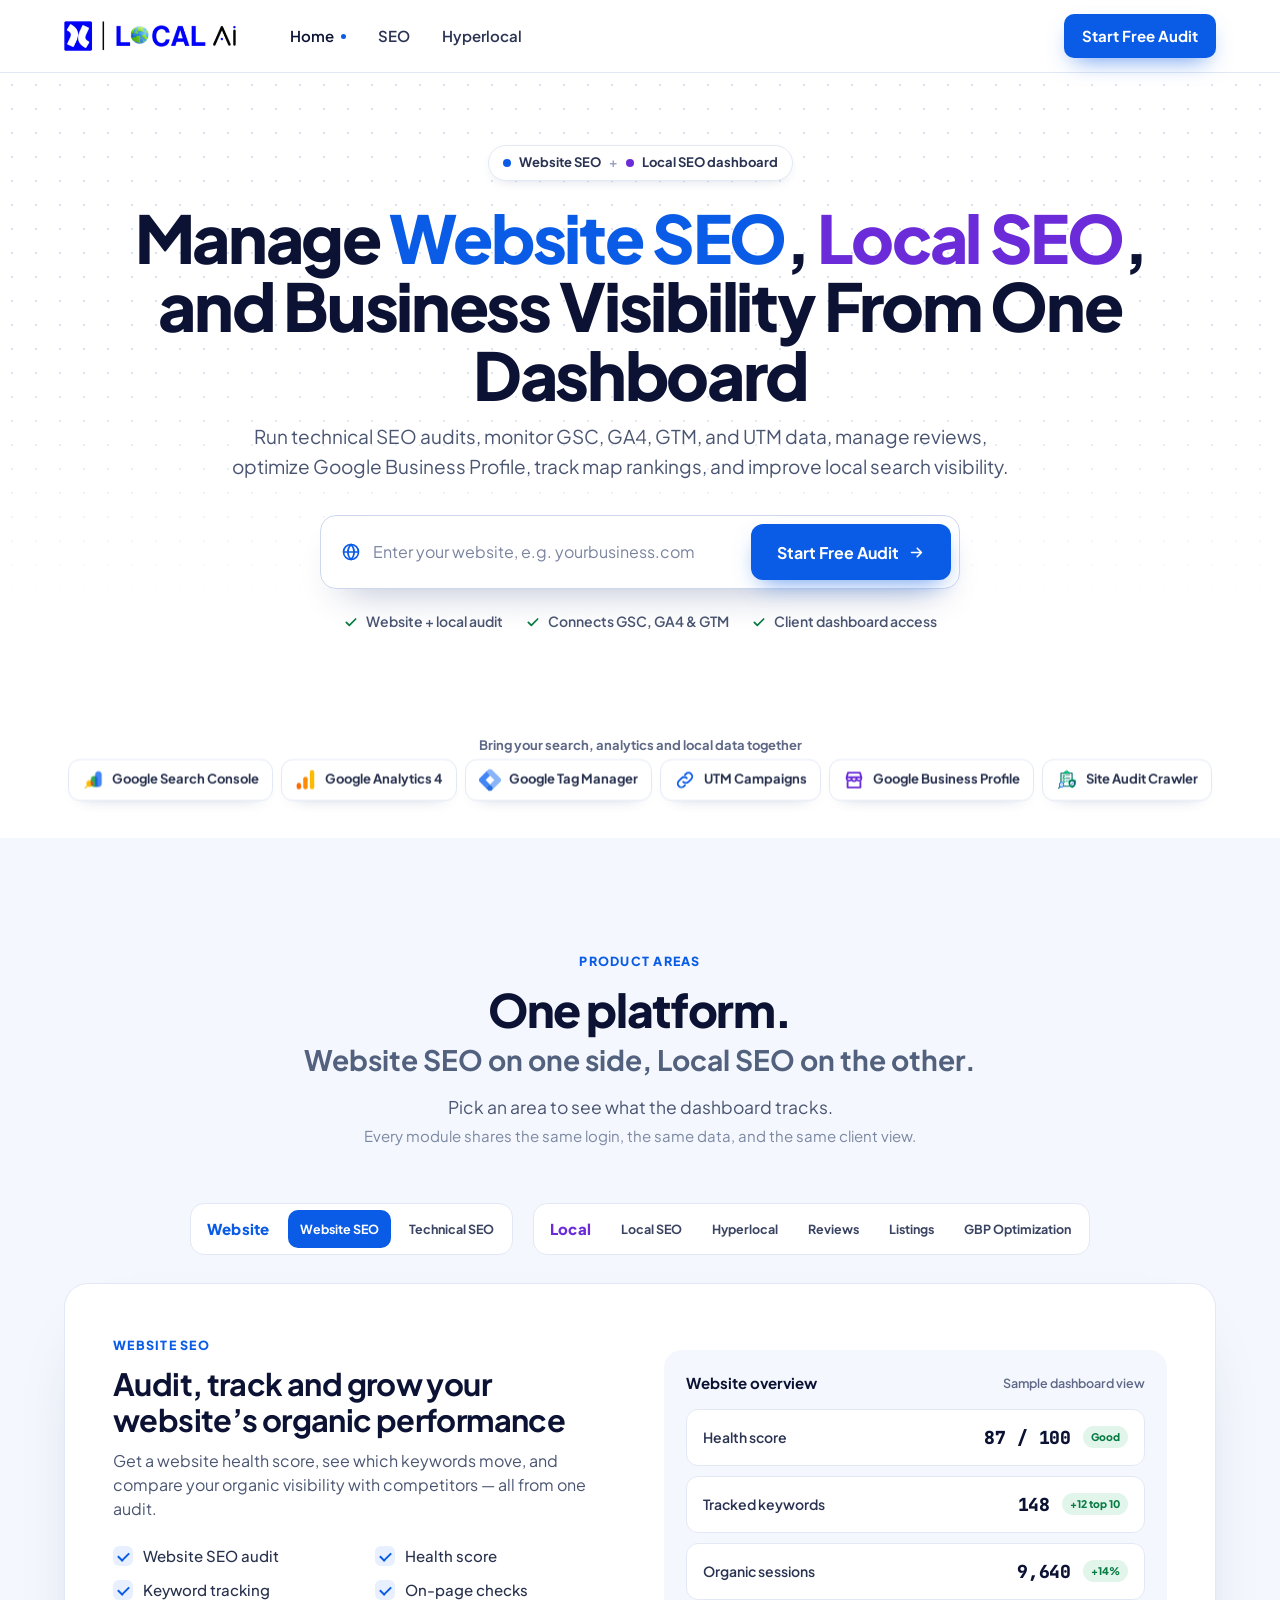
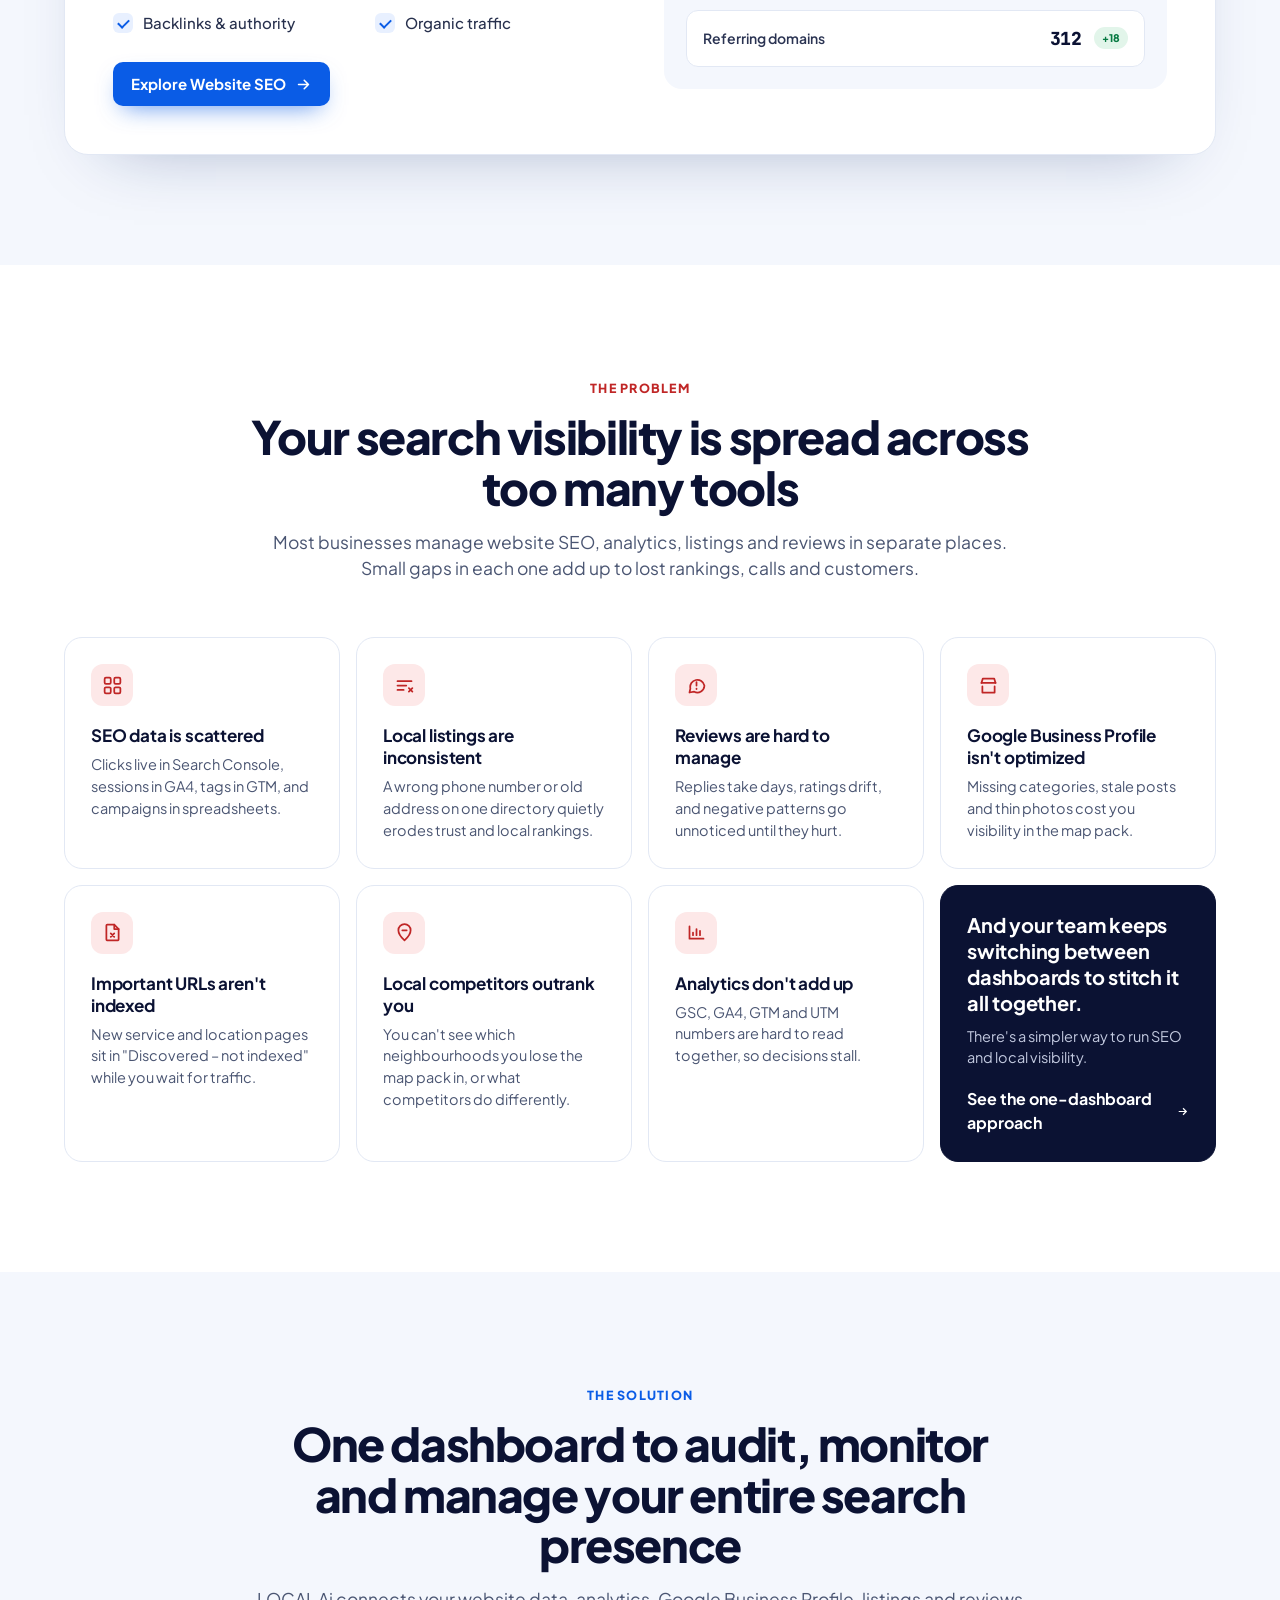
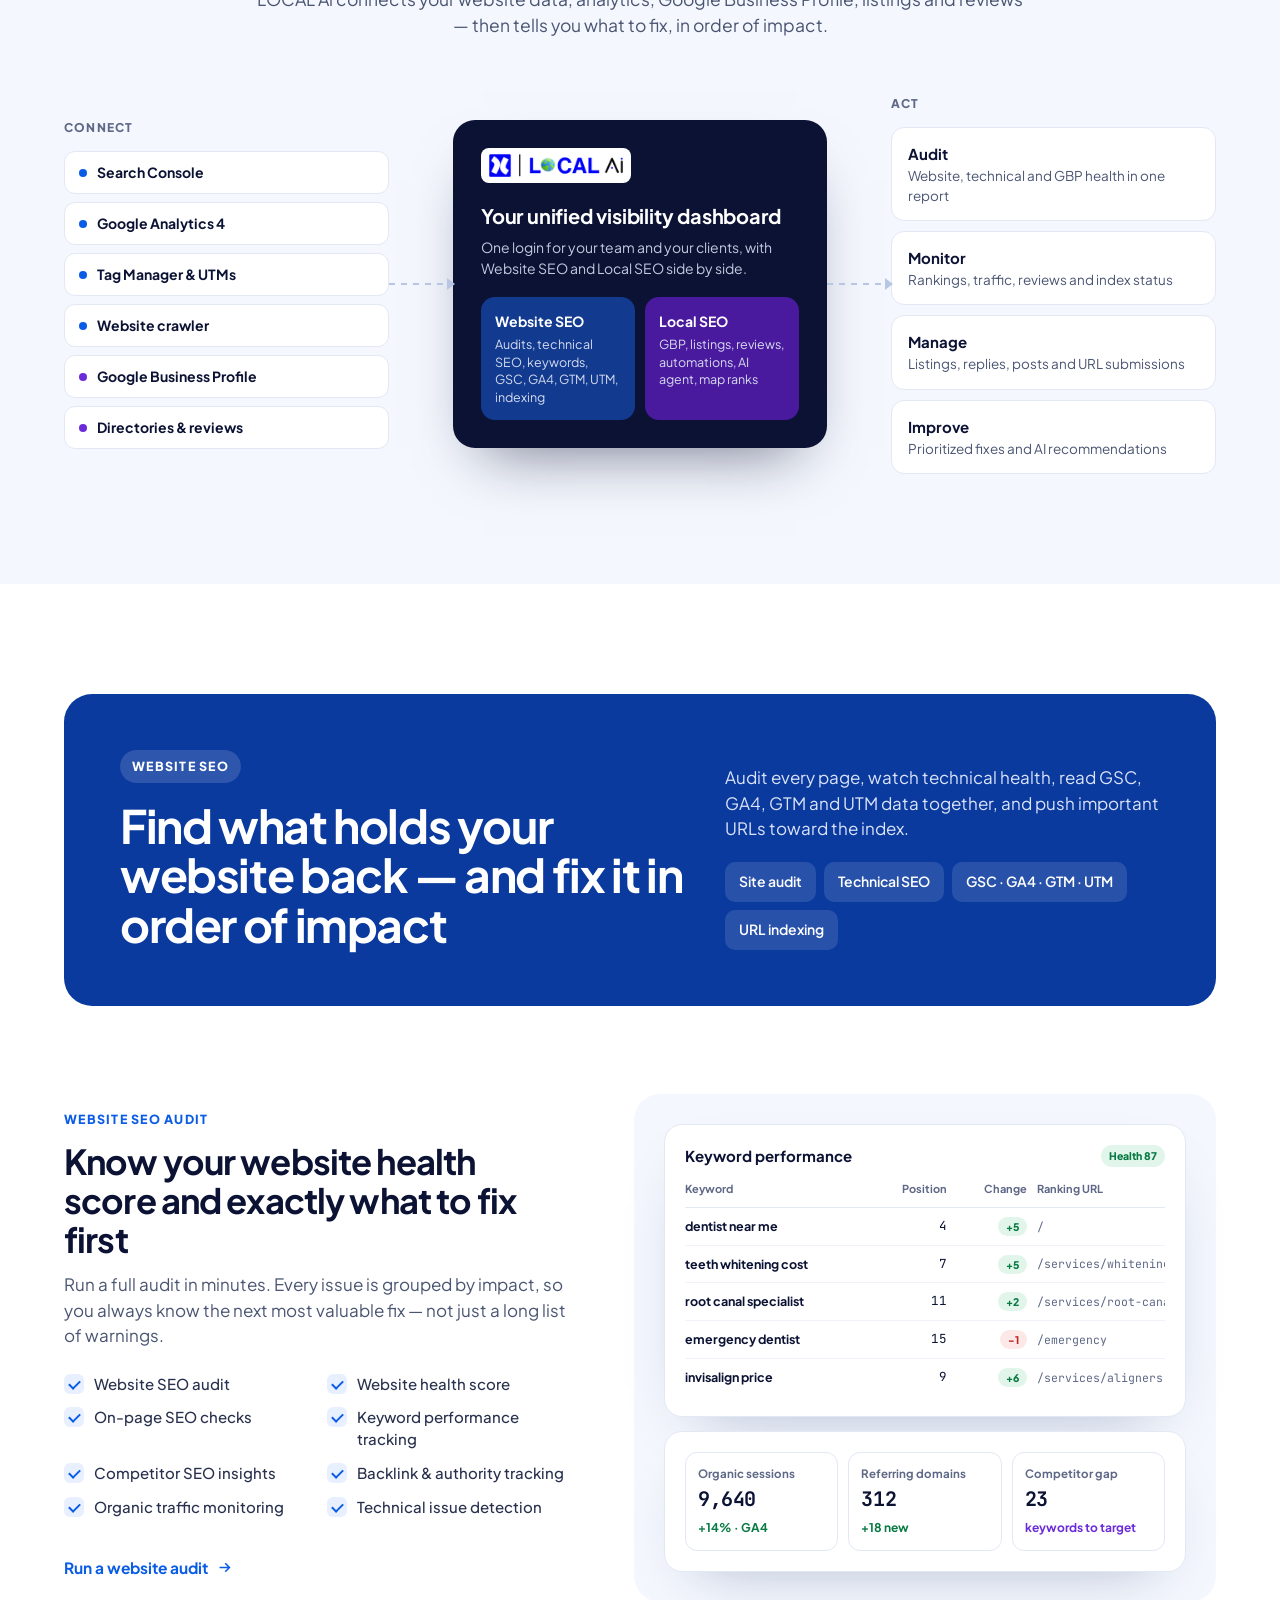
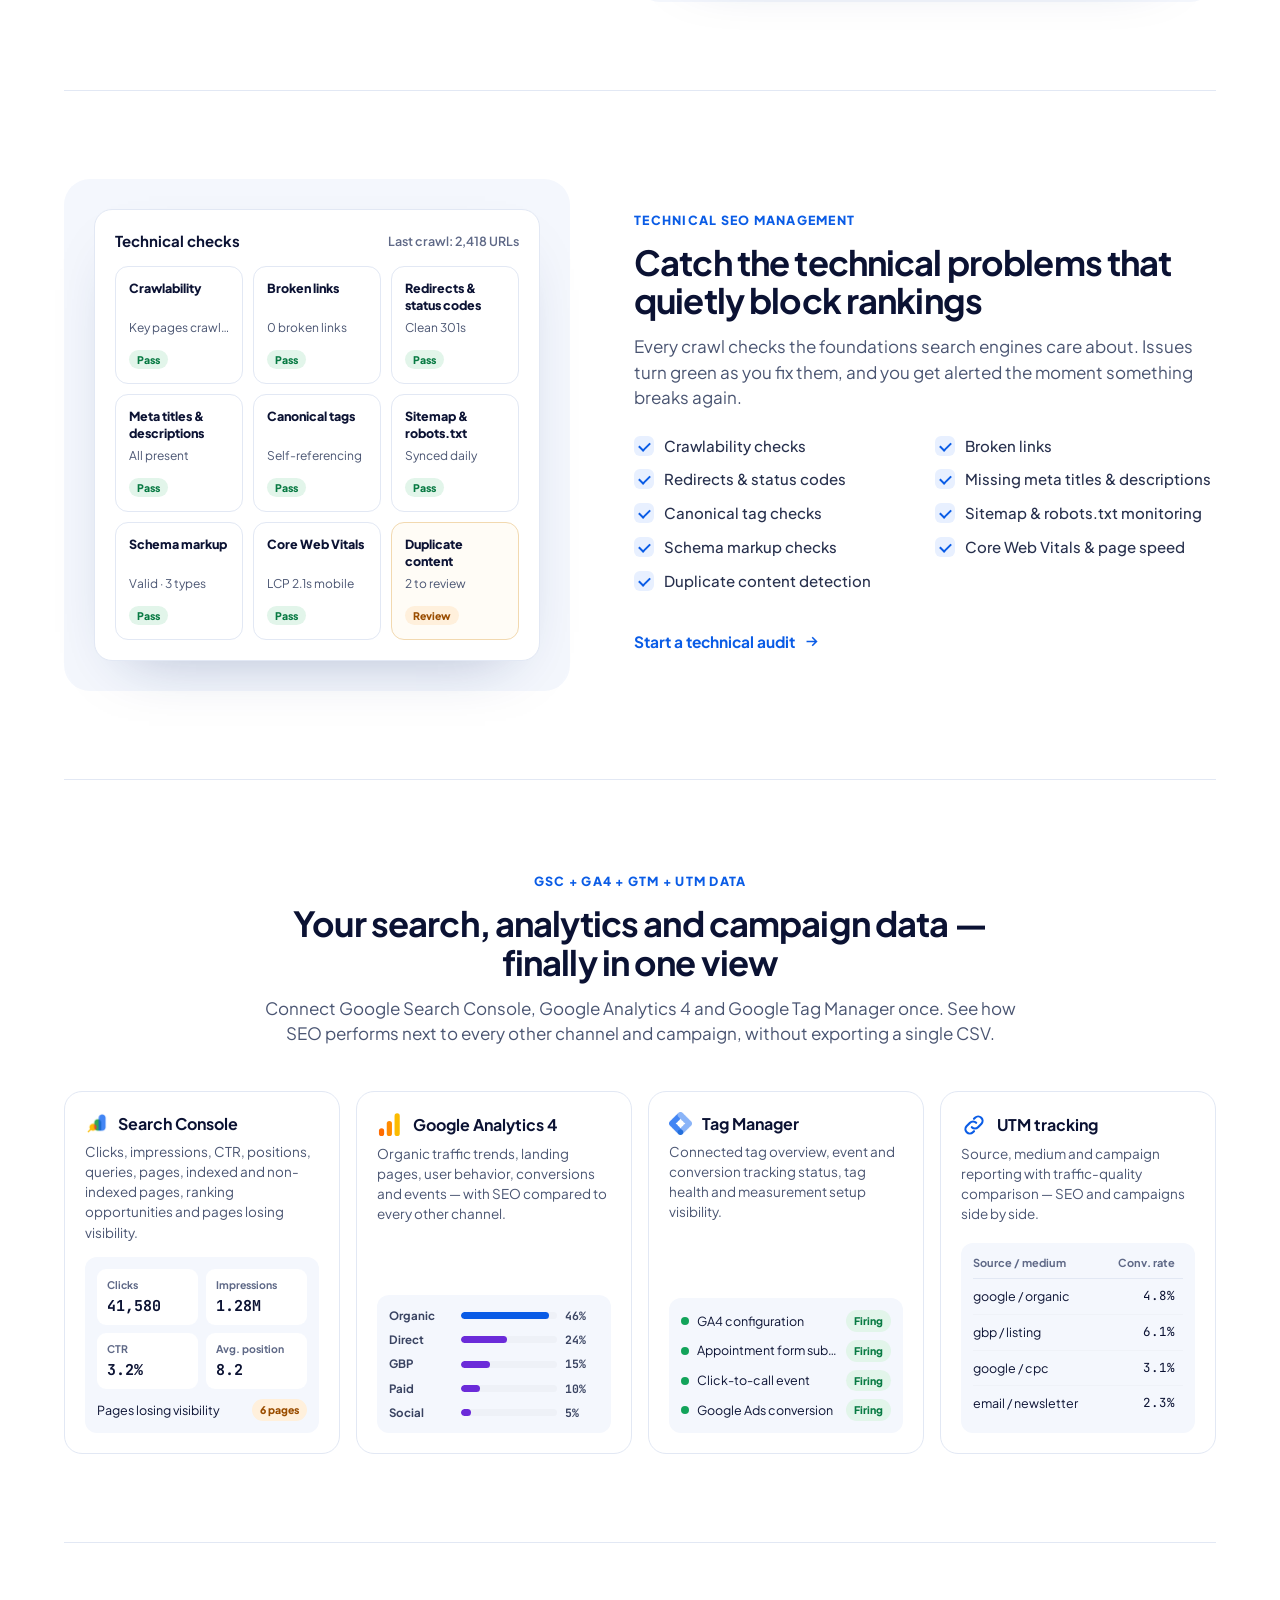
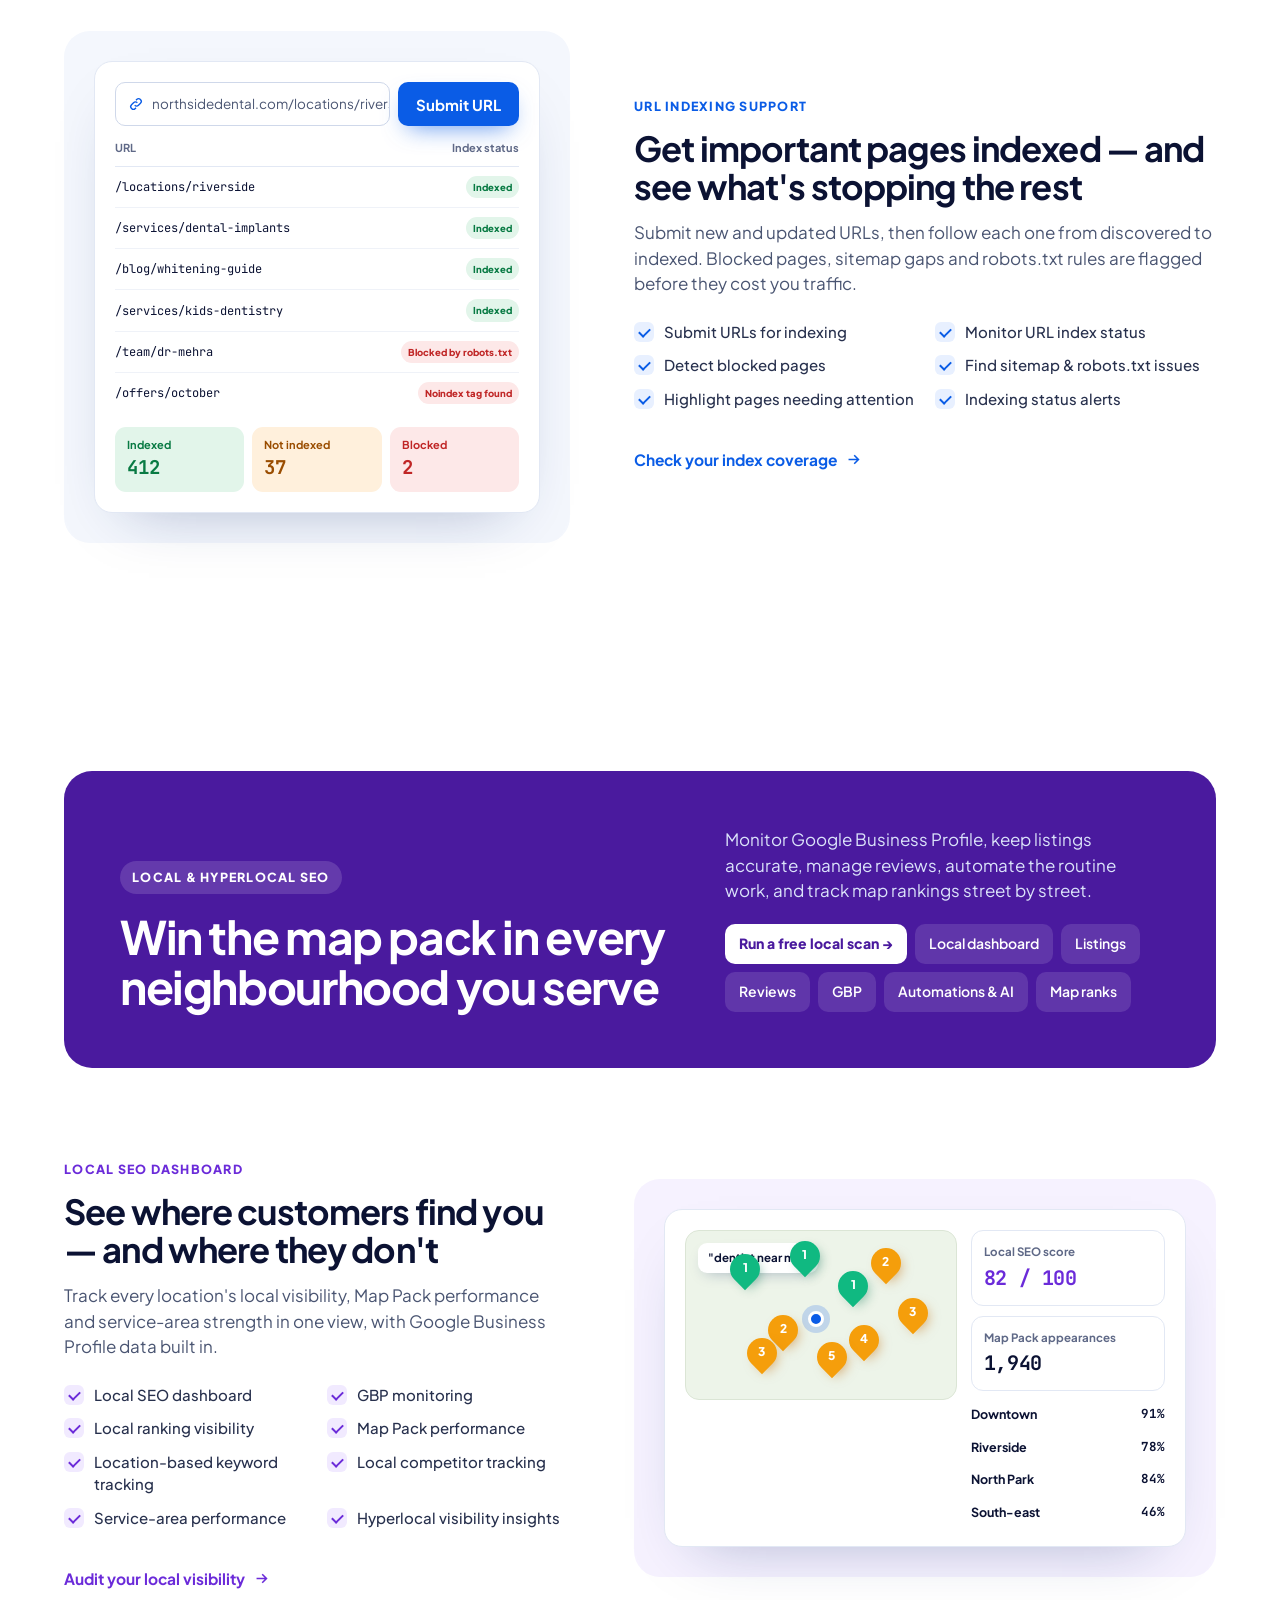
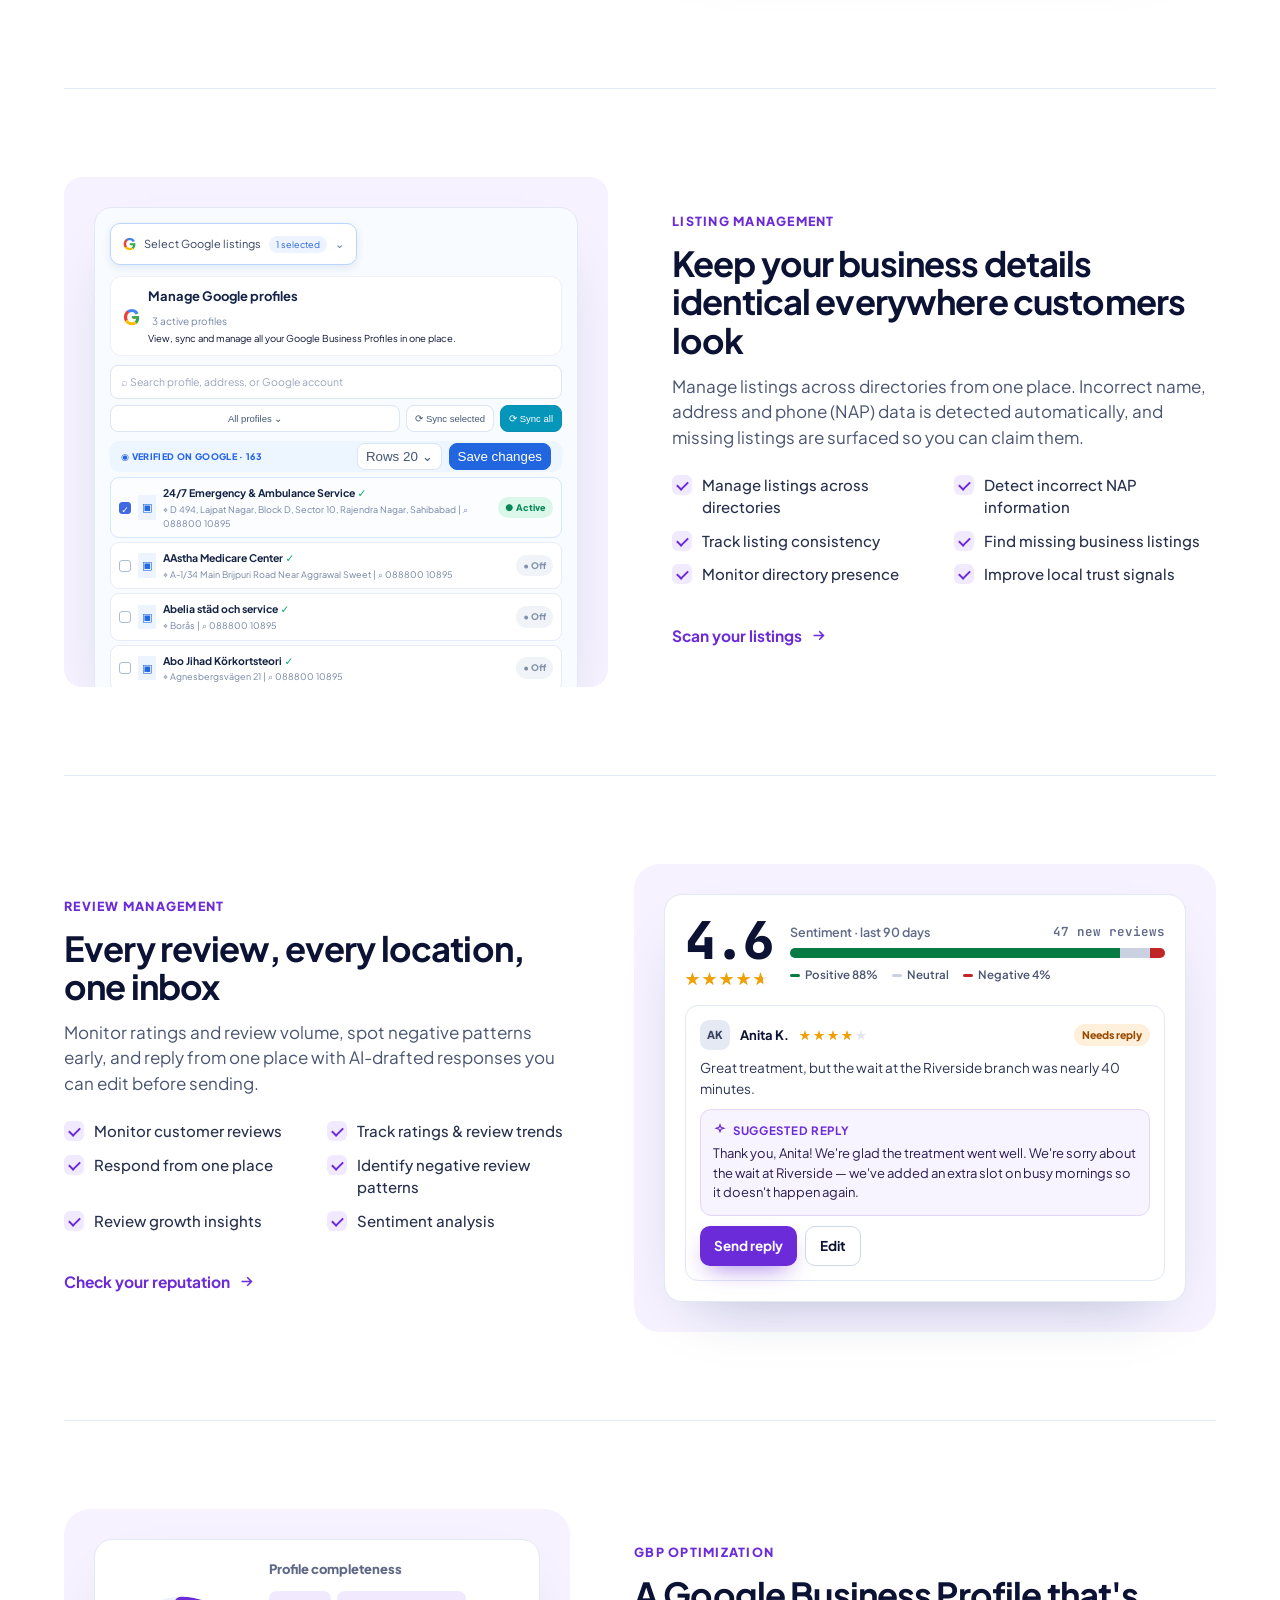
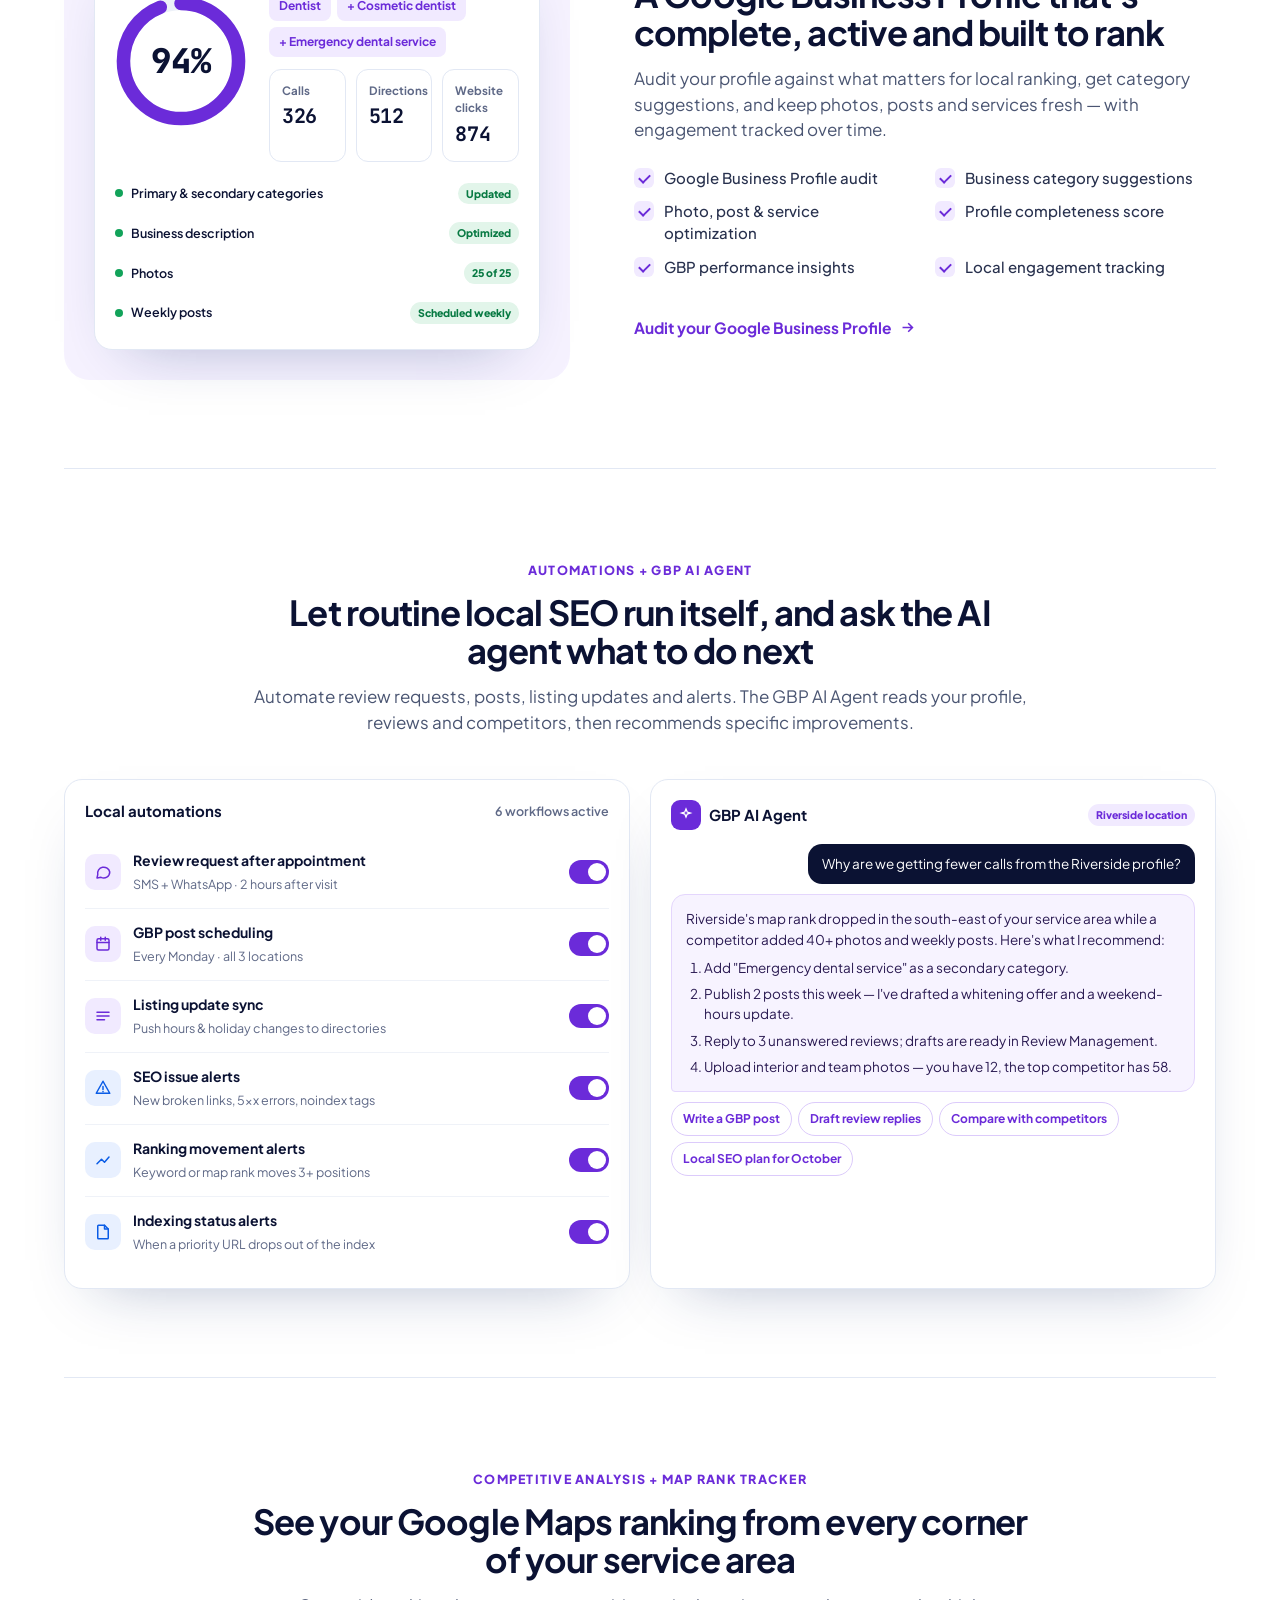
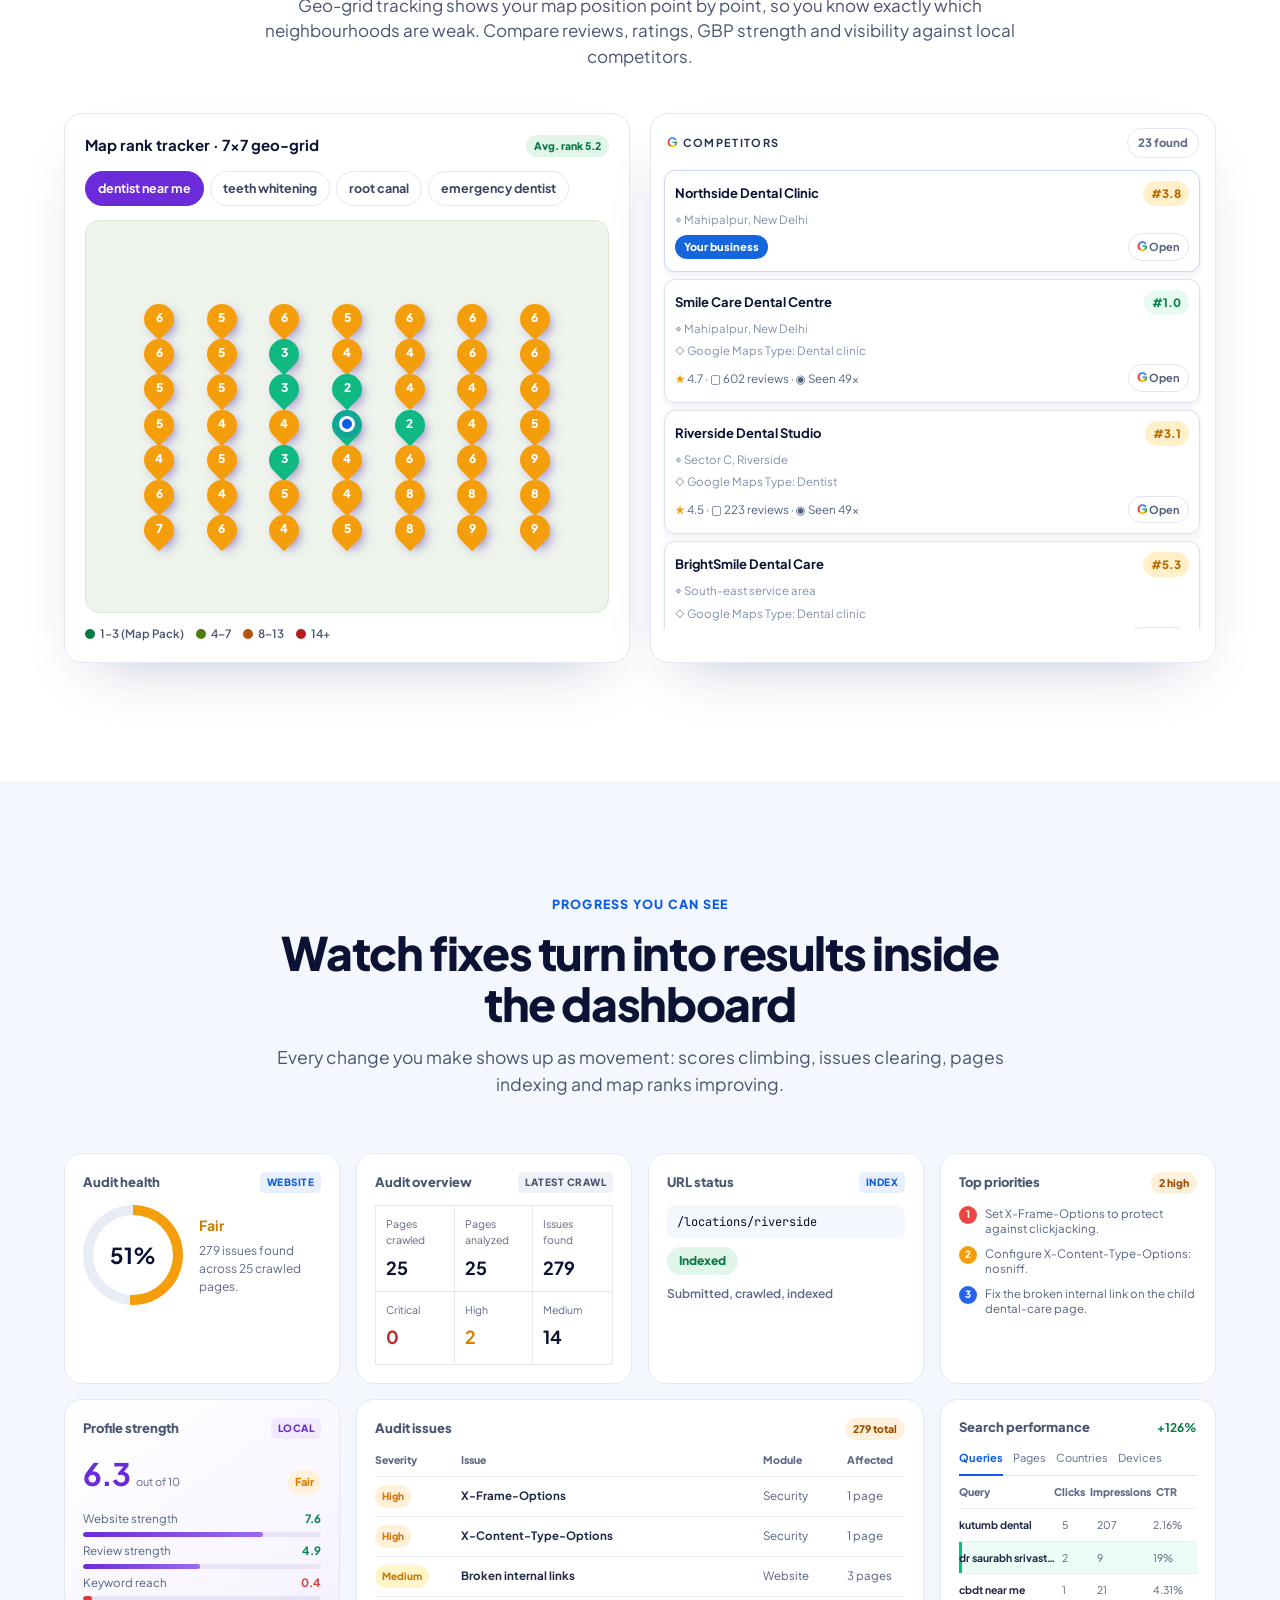
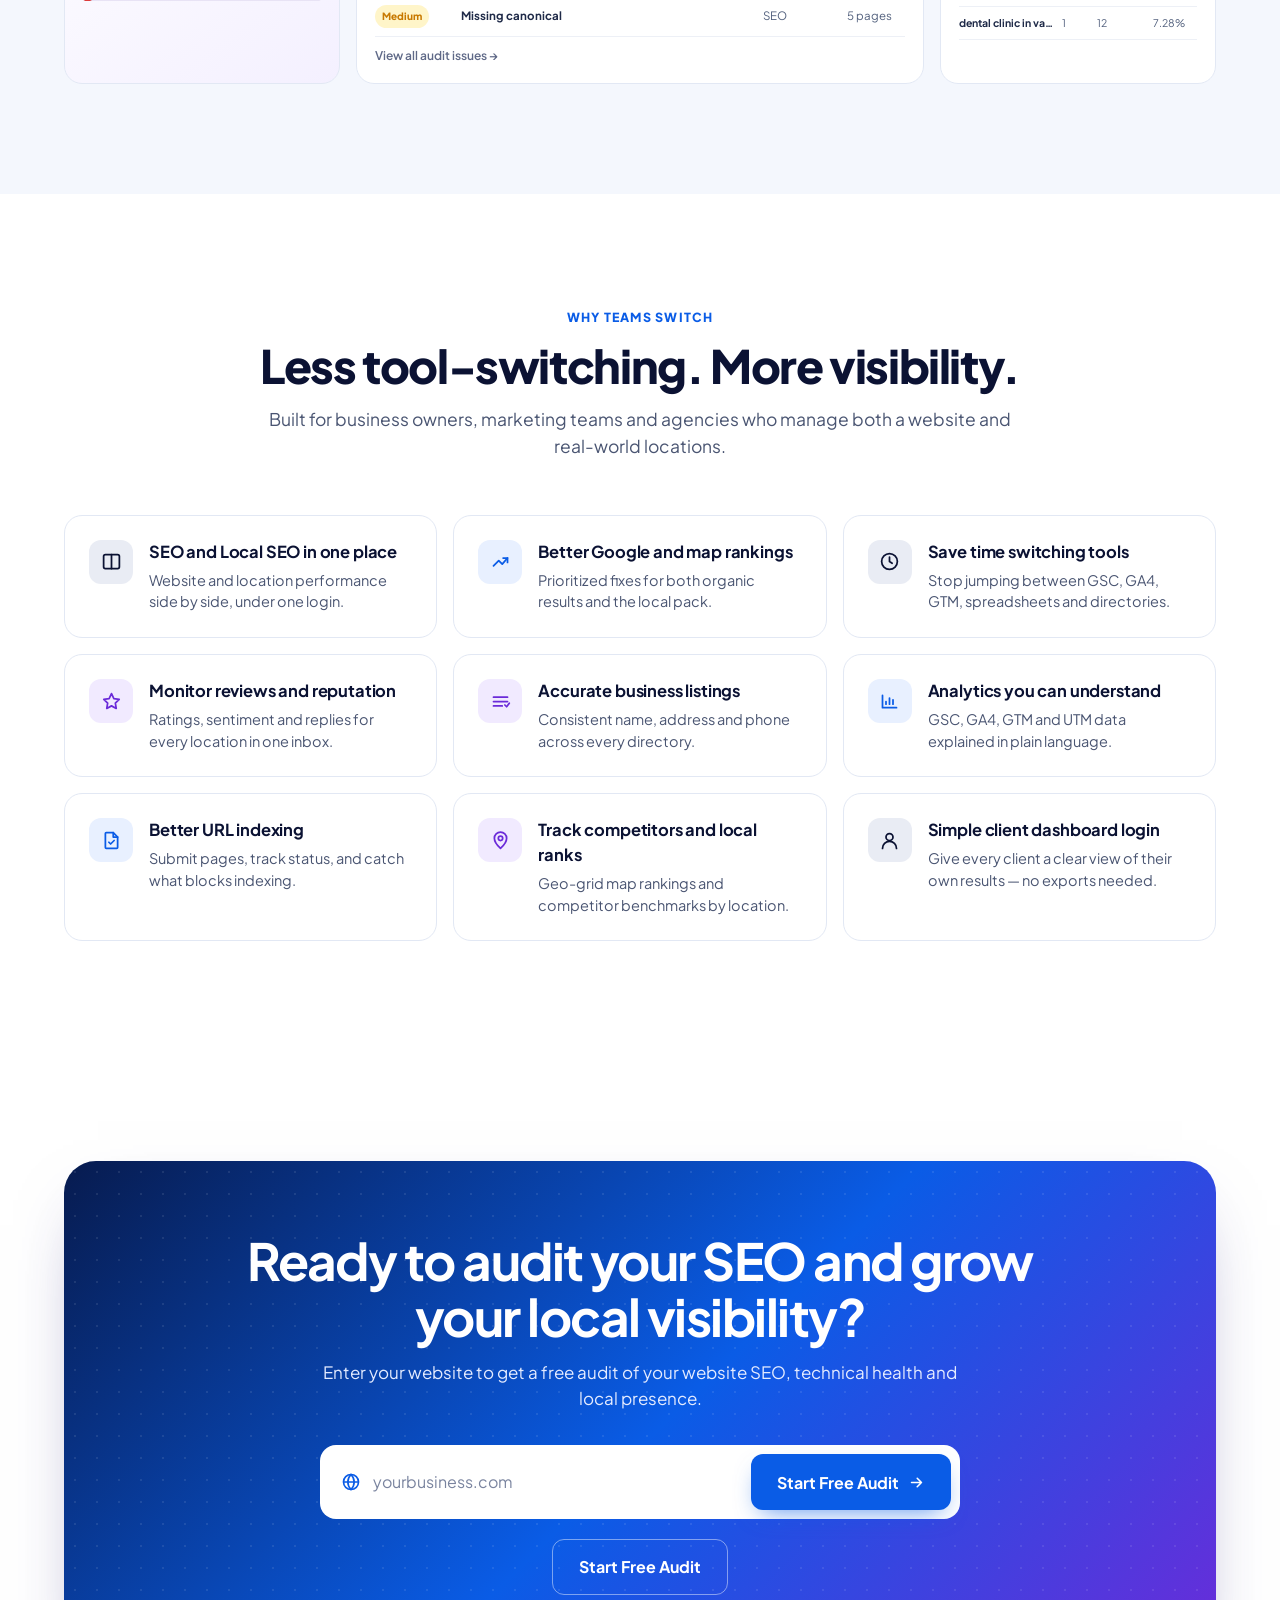
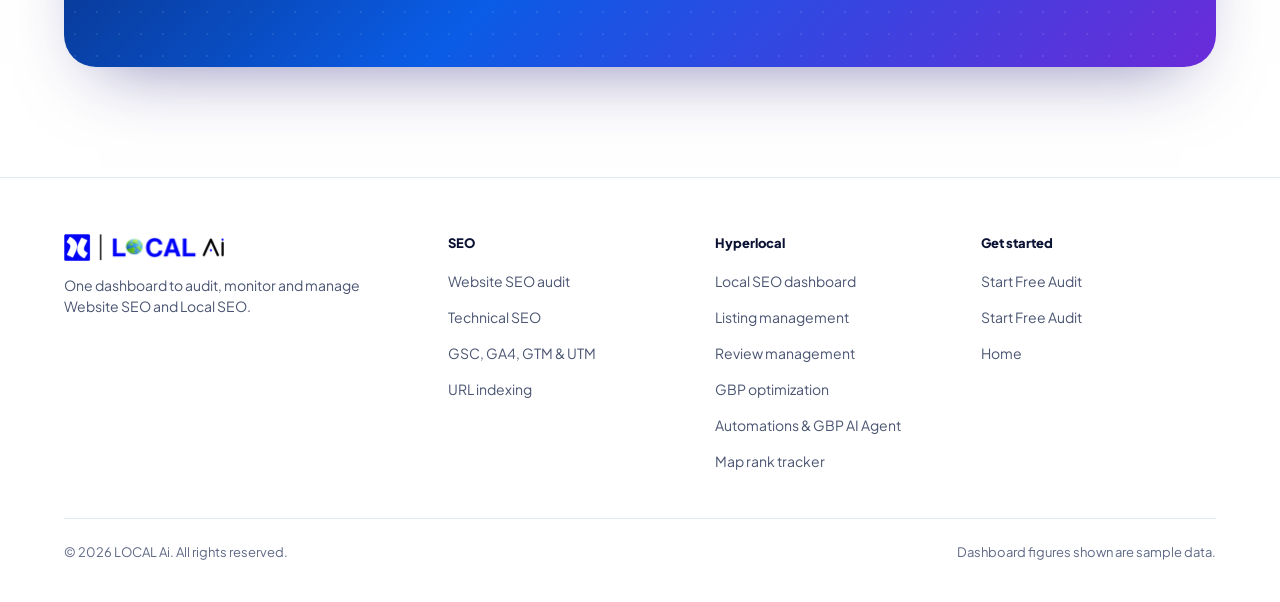
==== commit ef71c198: "Refine dashboard chooser text and hover states" ====
--- a/index.html
+++ b/index.html
@@ -900,13 +900,13 @@
     <div class="dashboard-options">
       <a class="dashboard-option website" href="https://seo.hyperlocalseoai.com/login">
         <span class="dashboard-option-icon"><span class="brand-mark"><img src="assets/local-ai-logo.png" alt="" /></span></span>
-        <span class="dashboard-option-copy"><b>Website SEO</b><small>Technical audits, search performance<br />and website visibility.</small><span class="dashboard-tags"><i>Site audit</i><i>Rank tracking</i><i>Competitor analysis</i></span></span>
+        <span class="dashboard-option-copy"><b>Website SEO</b><small>Technical audits, search performance<br />and website visibility.</small><span class="dashboard-tags"><span>Site audit</span><span>Rank tracking</span><span>Competitors</span></span></span>
         <span class="dashboard-illustration web-illustration" aria-hidden="true"><svg viewBox="0 0 150 115"><rect x="20" y="10" width="90" height="76" rx="8" fill="#fff" stroke="#cfdbf6" stroke-width="3"/><path d="M21 28h88" stroke="#b7c9ed" stroke-width="3"/><circle cx="31" cy="19" r="3" fill="#ff6b8a"/><circle cx="41" cy="19" r="3" fill="#f9be4a"/><circle cx="51" cy="19" r="3" fill="#57cb7d"/><path d="M34 70V58M49 70V49M64 70V41M79 70V34" stroke="#3977eb" stroke-width="9" stroke-linecap="round"/><circle cx="94" cy="69" r="22" fill="none" stroke="#1a49cf" stroke-width="7"/><path d="m110 85 18 18" stroke="#1a49cf" stroke-width="8" stroke-linecap="round"/></svg></span>
         <span class="dashboard-option-action" aria-hidden="true"><i>&rarr;</i></span>
       </a>
       <a class="dashboard-option local" href="https://gbp.hyperlocalseoai.com/">
         <span class="dashboard-option-icon"><span class="brand-mark"><img src="assets/local-ai-logo.png" alt="" /></span></span>
-        <span class="dashboard-option-copy"><b>Local SEO</b><small>Google Business Profile, listings, reviews<br />and map rankings.</small><span class="dashboard-tags"><i>Business profile</i><i>Local rankings</i><i>Review analysis</i></span></span>
+        <span class="dashboard-option-copy"><b>Local SEO</b><small>Google Business Profile, listings, reviews<br />and map rankings.</small><span class="dashboard-tags"><span>Business profile</span><span>Local rankings</span><span>Reviews</span></span></span>
         <span class="dashboard-illustration local-illustration" aria-hidden="true"><svg viewBox="0 0 150 115"><rect x="25" y="49" width="64" height="51" rx="6" fill="#e7f1ff"/><path d="M31 58h52M31 70h52M46 49v51M67 49v51" stroke="#c5dbfa" stroke-width="3"/><path d="M20 45h76l-11-23H31z" fill="#2367e8"/><path d="M19 45h78" stroke="#1548c8" stroke-width="5"/><rect x="39" y="57" width="15" height="17" rx="2" fill="#2060de"/><rect x="65" y="57" width="15" height="17" rx="2" fill="#2060de"/><path d="M98 59h37a7 7 0 0 1 7 7v32a7 7 0 0 1-7 7H98a7 7 0 0 1-7-7V66a7 7 0 0 1 7-7Z" fill="#fff" stroke="#d7def2" stroke-width="3"/><path d="M101 79h31" stroke="#fac34e" stroke-width="5" stroke-linecap="round"/><path d="M108 72l3 3 4-6M119 72l3 3 4-6" fill="none" stroke="#f4ad20" stroke-width="2"/><path d="M47 91c0-9 12-17 12-17s12 8 12 17c0 8-5 14-12 14s-12-6-12-14Z" fill="#f25454"/><circle cx="59" cy="90" r="4" fill="#fff"/></svg></span>
         <span class="dashboard-option-action" aria-hidden="true"><i>&rarr;</i></span>
       </a>
--- a/assets/css/index.css
+++ b/assets/css/index.css
@@ -525,4 +525,10 @@
 /* Dashboard chooser: brand-led layout */
 .dashboard-dialog{width:min(100%,560px);padding:32px;background:linear-gradient(145deg,#fff 0%,#fafbff 100%);border-color:#e1e6f3;border-radius:22px;box-shadow:0 30px 86px rgba(11,19,58,.34)}.dashboard-dialog-head{padding:2px 4px 21px}.dashboard-kicker{margin-bottom:7px;color:#5e2edb;font-size:10px;letter-spacing:.16em}.dashboard-dialog h2{font-size:28px;line-height:1.12;letter-spacing:-.04em}.dashboard-dialog>p,.dashboard-dialog-head p{margin:8px 0 0;color:#707b99;font-size:14px}.dashboard-options{gap:10px}.dashboard-option{grid-template-columns:46px minmax(0,1fr) auto;gap:13px;min-height:76px;padding:13px 15px;border-color:#e0e6f3;border-radius:15px;background:rgba(255,255,255,.82);box-shadow:0 1px 0 rgba(20,34,78,.02)}.dashboard-option:hover{transform:translateY(-2px);border-color:#aebefa;box-shadow:0 12px 25px rgba(33,54,120,.11)}.dashboard-option.website:hover,.dashboard-option.local:hover{border-color:#aebefa}.dashboard-option-icon{width:46px;height:46px;border-radius:13px;background:#eef3ff!important;color:inherit}.dashboard-option.local .dashboard-option-icon{background:#f1edff!important}.brand-mark{position:relative;display:block;width:27px;height:27px;overflow:hidden;border-radius:5px}.brand-mark img{position:absolute;top:0;left:0;width:auto;height:27px;max-width:none}.dashboard-option-copy b{font-size:15px;color:#121c43}.dashboard-option-copy small{margin-top:3px;color:#6f7a98;font-size:12.5px}.dashboard-option-action{display:flex;align-items:center;gap:7px;color:#425174;font-size:12px;font-weight:750;white-space:nowrap}.dashboard-option-action i{display:grid;width:25px;height:25px;place-items:center;border-radius:50%;background:#edf1f8;color:#384b76;font-size:17px;font-style:normal;transition:all .18s ease}.dashboard-option:hover .dashboard-option-action i{background:#6530dc;color:#fff;transform:translateX(2px)}.dashboard-help{margin:17px 4px 0!important;color:#8892aa!important;font-size:12px!important;text-align:center}.dashboard-option>i{display:none}@media(max-width:500px){.dashboard-dialog{padding:27px 19px 20px}.dashboard-dialog h2{font-size:25px}.dashboard-option{grid-template-columns:42px minmax(0,1fr);padding:13px}.dashboard-option-icon{width:42px;height:42px}.dashboard-option-action{grid-column:2;font-size:11px}.dashboard-option-copy small{font-size:12px}}
 /* Expanded Start Free Audit chooser */
-.dashboard-dialog{width:min(100%,890px);padding:38px 46px 30px;border-radius:30px;overflow:hidden;background:radial-gradient(circle at 85% 0%,rgba(116,82,255,.12),transparent 25%),linear-gradient(135deg,#fff 0%,#fbfcff 100%)}.dashboard-dialog::before{content:"";position:absolute;width:180px;height:180px;right:-58px;top:-80px;border-radius:50%;background:rgba(94,61,237,.06)}.dashboard-dialog-head{position:relative;padding:0 0 24px}.dashboard-dialog h2{font-size:38px;line-height:1.04}.dashboard-dialog h2 em{font-style:normal;background:linear-gradient(100deg,#1e69ee,#7134e7);background-clip:text;-webkit-background-clip:text;color:transparent}.dashboard-dialog-head p{font-size:17px}.dashboard-options{gap:14px}.dashboard-option{position:relative;grid-template-columns:105px minmax(0,1fr) 172px 54px;gap:20px;min-height:176px;padding:26px;border-radius:24px;border-color:#dce4f5;background:rgba(255,255,255,.84)}.dashboard-option:hover{transform:translateY(-2px);border-color:#8d6bff;box-shadow:0 16px 32px rgba(45,43,114,.13)}.dashboard-option-icon{width:105px;height:105px;border-radius:25px;background:linear-gradient(145deg,#edf3ff,#dfeaff)!important}.dashboard-option.local .dashboard-option-icon{background:linear-gradient(145deg,#f0eaff,#ddd1ff)!important}.brand-mark{width:57px;height:57px;border-radius:10px}.brand-mark img{height:57px}.dashboard-option-copy{align-self:center}.dashboard-option-copy b{font-size:25px;letter-spacing:-.04em}.dashboard-option-copy small{margin:4px 0 11px;font-size:16px;line-height:1.45}.dashboard-tags{display:flex;flex-wrap:wrap;gap:7px}.dashboard-tags i{padding:5px 10px;border-radius:999px;background:#edf4ff;color:#1761d8;font-size:12px;font-style:normal;font-weight:700}.dashboard-option.local .dashboard-tags i{background:#f1eaff;color:#682bd7}.dashboard-illustration{display:grid;place-items:center;align-self:center}.dashboard-illustration svg{display:block;width:170px;height:124px;filter:drop-shadow(0 8px 7px rgba(45,68,145,.12))}.dashboard-option-action{justify-self:end}.dashboard-option-action i{width:58px;height:58px;background:#e8f0ff;color:#1d62e7;font-size:34px}.dashboard-option:hover .dashboard-option-action i{background:#1d62e7}.dashboard-option.local .dashboard-option-action i{background:#6a2ae0;color:#fff}.dashboard-option.local:hover .dashboard-option-action i{background:#5720c8}.dashboard-help{position:relative;display:flex;align-items:center;justify-content:center;gap:12px;margin:24px 0 0!important;font-size:14px!important}.dashboard-help::before,.dashboard-help::after{content:"";height:1px;flex:1;max-width:150px;background:#e1e6f2}.dashboard-help span{font-size:21px;color:#6030dc}@media(max-width:760px){.dashboard-dialog{width:min(100%,610px);padding:32px 25px 24px}.dashboard-option{grid-template-columns:66px minmax(0,1fr) 44px;gap:14px;min-height:122px;padding:18px}.dashboard-option-icon{width:66px;height:66px;border-radius:17px}.brand-mark{width:39px;height:39px;border-radius:7px}.brand-mark img{height:39px}.dashboard-option-copy b{font-size:19px}.dashboard-option-copy small{font-size:13px}.dashboard-illustration{display:none}.dashboard-option-action i{width:44px;height:44px;font-size:27px}.dashboard-dialog h2{font-size:31px}.dashboard-tags{display:none}}@media(max-width:500px){.dashboard-dialog{padding:28px 18px 21px}.dashboard-dialog h2{font-size:26px}.dashboard-dialog-head p{font-size:14px}.dashboard-option{grid-template-columns:52px minmax(0,1fr) 38px;gap:11px;min-height:105px;padding:14px}.dashboard-option-icon{width:52px;height:52px;border-radius:14px}.brand-mark{width:31px;height:31px}.brand-mark img{height:31px}.dashboard-option-copy b{font-size:16px}.dashboard-option-copy small{font-size:12px;line-height:1.3}.dashboard-option-action i{width:36px;height:36px;font-size:22px}.dashboard-help{font-size:11px!important;gap:7px}.dashboard-help::before,.dashboard-help::after{max-width:30px}}+.dashboard-dialog{width:min(100%,890px);padding:38px 46px 30px;border-radius:30px;overflow:hidden;background:radial-gradient(circle at 85% 0%,rgba(116,82,255,.12),transparent 25%),linear-gradient(135deg,#fff 0%,#fbfcff 100%)}.dashboard-dialog::before{content:"";position:absolute;width:180px;height:180px;right:-58px;top:-80px;border-radius:50%;background:rgba(94,61,237,.06)}.dashboard-dialog-head{position:relative;padding:0 0 24px}.dashboard-dialog h2{font-size:38px;line-height:1.04}.dashboard-dialog h2 em{font-style:normal;background:linear-gradient(100deg,#1e69ee,#7134e7);background-clip:text;-webkit-background-clip:text;color:transparent}.dashboard-dialog-head p{font-size:17px}.dashboard-options{gap:14px}.dashboard-option{position:relative;grid-template-columns:105px minmax(0,1fr) 172px 54px;gap:20px;min-height:176px;padding:26px;border-radius:24px;border-color:#dce4f5;background:rgba(255,255,255,.84)}.dashboard-option:hover{transform:translateY(-2px);border-color:#8d6bff;box-shadow:0 16px 32px rgba(45,43,114,.13)}.dashboard-option-icon{width:105px;height:105px;border-radius:25px;background:linear-gradient(145deg,#edf3ff,#dfeaff)!important}.dashboard-option.local .dashboard-option-icon{background:linear-gradient(145deg,#f0eaff,#ddd1ff)!important}.brand-mark{width:57px;height:57px;border-radius:10px}.brand-mark img{height:57px}.dashboard-option-copy{align-self:center}.dashboard-option-copy b{font-size:25px;letter-spacing:-.04em}.dashboard-option-copy small{margin:4px 0 11px;font-size:16px;line-height:1.45}.dashboard-tags{display:flex;flex-wrap:wrap;gap:7px}.dashboard-tags i{padding:5px 10px;border-radius:999px;background:#edf4ff;color:#1761d8;font-size:12px;font-style:normal;font-weight:700}.dashboard-option.local .dashboard-tags i{background:#f1eaff;color:#682bd7}.dashboard-illustration{display:grid;place-items:center;align-self:center}.dashboard-illustration svg{display:block;width:170px;height:124px;filter:drop-shadow(0 8px 7px rgba(45,68,145,.12))}.dashboard-option-action{justify-self:end}.dashboard-option-action i{width:58px;height:58px;background:#e8f0ff;color:#1d62e7;font-size:34px}.dashboard-option:hover .dashboard-option-action i{background:#1d62e7}.dashboard-option.local .dashboard-option-action i{background:#6a2ae0;color:#fff}.dashboard-option.local:hover .dashboard-option-action i{background:#5720c8}.dashboard-help{position:relative;display:flex;align-items:center;justify-content:center;gap:12px;margin:24px 0 0!important;font-size:14px!important}.dashboard-help::before,.dashboard-help::after{content:"";height:1px;flex:1;max-width:150px;background:#e1e6f2}.dashboard-help span{font-size:21px;color:#6030dc}@media(max-width:760px){.dashboard-dialog{width:min(100%,610px);padding:32px 25px 24px}.dashboard-option{grid-template-columns:66px minmax(0,1fr) 44px;gap:14px;min-height:122px;padding:18px}.dashboard-option-icon{width:66px;height:66px;border-radius:17px}.brand-mark{width:39px;height:39px;border-radius:7px}.brand-mark img{height:39px}.dashboard-option-copy b{font-size:19px}.dashboard-option-copy small{font-size:13px}.dashboard-illustration{display:none}.dashboard-option-action i{width:44px;height:44px;font-size:27px}.dashboard-dialog h2{font-size:31px}.dashboard-tags{display:none}}@media(max-width:500px){.dashboard-dialog{padding:28px 18px 21px}.dashboard-dialog h2{font-size:26px}.dashboard-dialog-head p{font-size:14px}.dashboard-option{grid-template-columns:52px minmax(0,1fr) 38px;gap:11px;min-height:105px;padding:14px}.dashboard-option-icon{width:52px;height:52px;border-radius:14px}.brand-mark{width:31px;height:31px}.brand-mark img{height:31px}.dashboard-option-copy b{font-size:16px}.dashboard-option-copy small{font-size:12px;line-height:1.3}.dashboard-option-action i{width:36px;height:36px;font-size:22px}.dashboard-help{font-size:11px!important;gap:7px}.dashboard-help::before,.dashboard-help::after{max-width:30px}}
+/* Compact dashboard chooser */
+.dashboard-dialog{width:min(100%,760px);padding:29px 32px 22px;border-radius:24px}.dashboard-dialog-head{padding-bottom:17px}.dashboard-dialog h2{font-size:31px}.dashboard-dialog-head p{font-size:15px}.dashboard-options{gap:10px}.dashboard-option{grid-template-columns:70px minmax(0,1fr) 122px 42px;gap:15px;min-height:124px;padding:16px 18px;border-radius:18px}.dashboard-option-icon{width:70px;height:70px;border-radius:18px}.brand-mark{width:39px;height:39px;border-radius:7px}.brand-mark img{height:39px}.dashboard-option-copy b{font-size:20px}.dashboard-option-copy small{margin:2px 0 7px;font-size:13px;line-height:1.35}.dashboard-tags{gap:5px;flex-wrap:nowrap}.dashboard-tags i{padding:4px 7px;font-size:10px;white-space:nowrap}.dashboard-illustration svg{width:122px;height:92px}.dashboard-option-action i{width:42px;height:42px;font-size:25px}.dashboard-help{margin-top:16px!important;font-size:12px!important}.dashboard-help::before,.dashboard-help::after{max-width:105px}@media(max-width:760px){.dashboard-dialog{width:min(100%,620px);padding:27px 23px 20px}.dashboard-option{grid-template-columns:60px minmax(0,1fr) 40px;min-height:108px;padding:14px;gap:12px}.dashboard-option-icon{width:60px;height:60px}.brand-mark{width:34px;height:34px}.brand-mark img{height:34px}.dashboard-option-copy b{font-size:18px}.dashboard-option-copy small{font-size:12px}.dashboard-option-action i{width:40px;height:40px}.dashboard-illustration{display:none}.dashboard-tags i{font-size:9.5px}}@media(max-width:500px){.dashboard-dialog{padding:24px 16px 18px}.dashboard-dialog h2{font-size:25px}.dashboard-option{grid-template-columns:50px minmax(0,1fr) 34px;min-height:96px;padding:12px}.dashboard-option-icon{width:50px;height:50px}.brand-mark{width:30px;height:30px}.brand-mark img{height:30px}.dashboard-option-copy b{font-size:16px}.dashboard-option-copy small{font-size:11.5px}.dashboard-tags{display:none}.dashboard-option-action i{width:34px;height:34px;font-size:20px}}
+/* Dashboard chooser text refinement */
+.dashboard-option-copy{min-width:0}.dashboard-option-copy small{max-width:360px}.dashboard-tags{align-items:center;flex-wrap:wrap}.dashboard-tags i{display:none}.dashboard-tags span{display:inline-flex;align-items:center;min-height:24px;padding:4px 9px;border-radius:999px;background:#edf4ff;color:#1761d8;font-size:11px;font-weight:700;line-height:1;white-space:nowrap}.dashboard-option.local .dashboard-tags span{background:#f1eaff;color:#682bd7}@media(max-width:760px){.dashboard-option-copy small{max-width:none}.dashboard-tags span{font-size:10px;padding:4px 7px}}
+/* Keep dashboard arrows neutral until card hover */
+.dashboard-option .dashboard-option-action i,.dashboard-option.local .dashboard-option-action i{background:#eef2f8;color:#506182;box-shadow:none}.dashboard-option:hover .dashboard-option-action i{background:#1d62e7;color:#fff;transform:translateX(2px)}.dashboard-option.local:hover .dashboard-option-action i{background:#6a2ae0;color:#fff;transform:translateX(2px)}
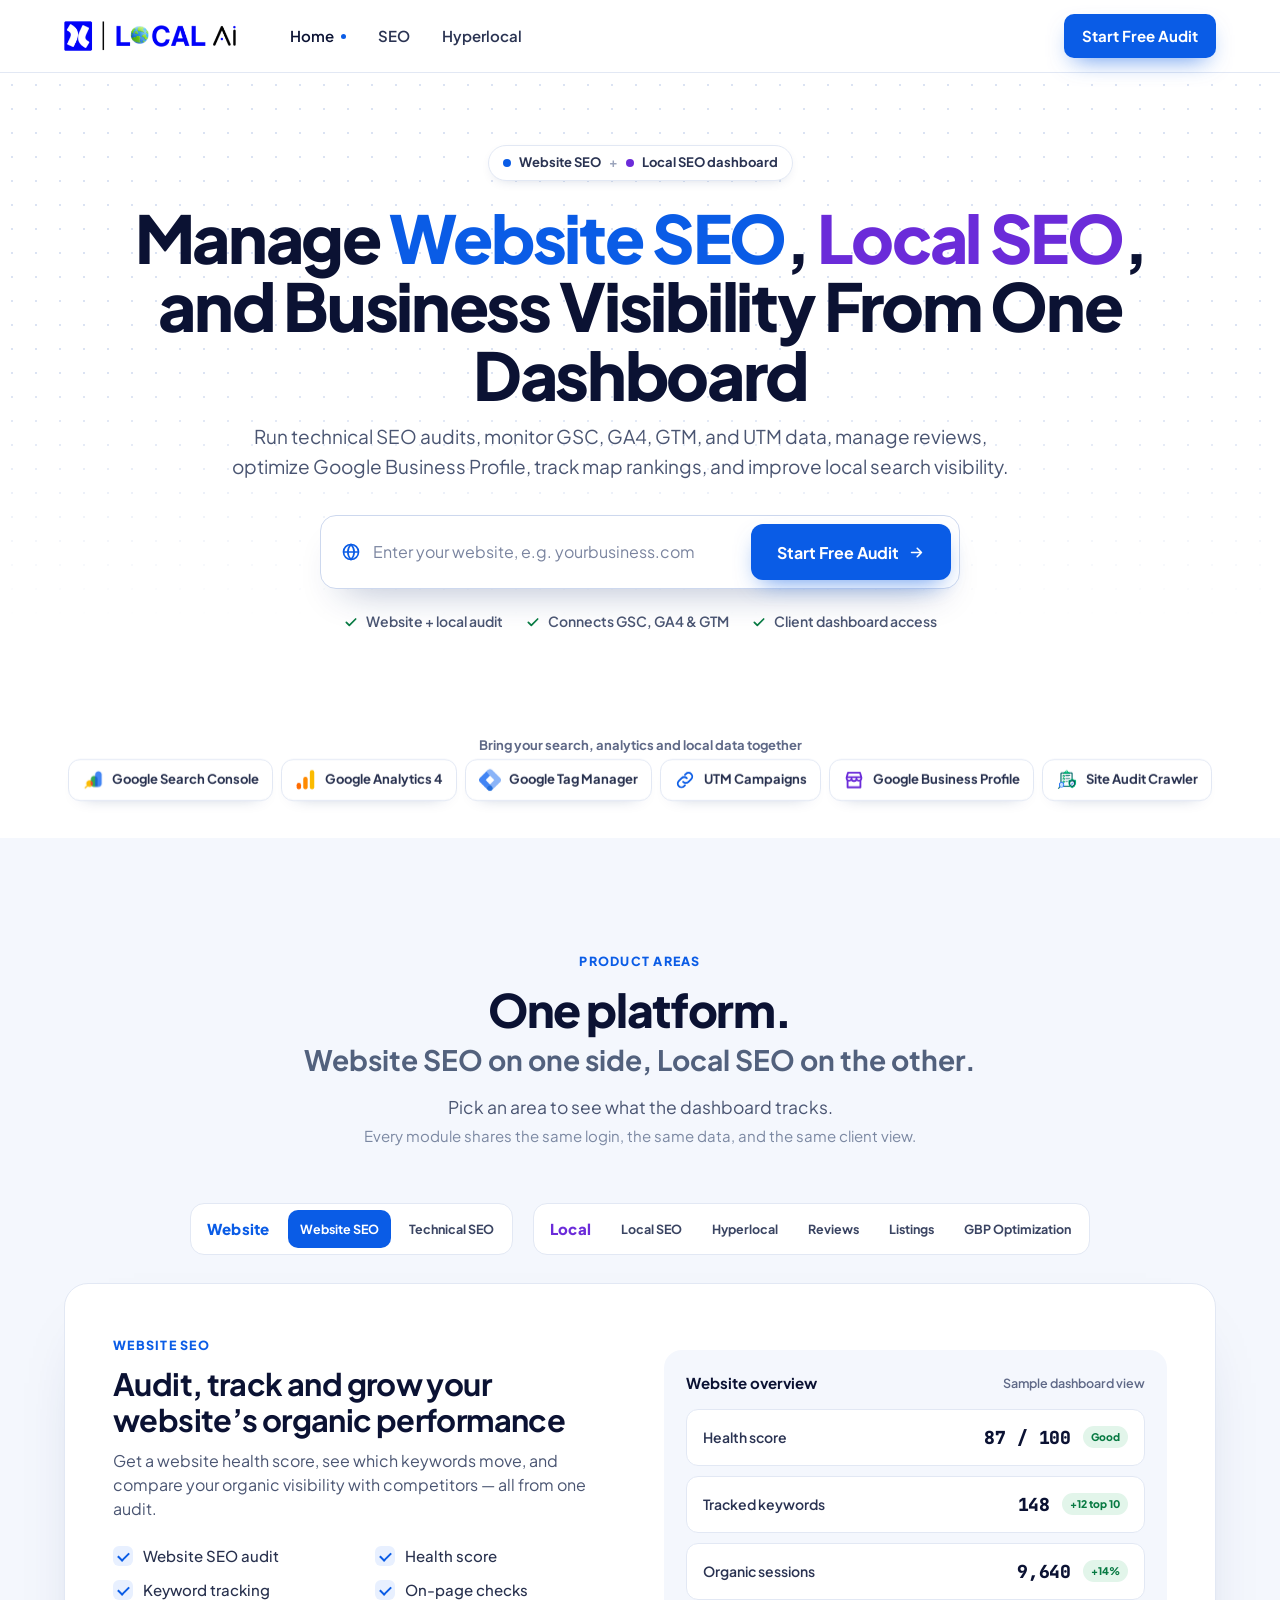
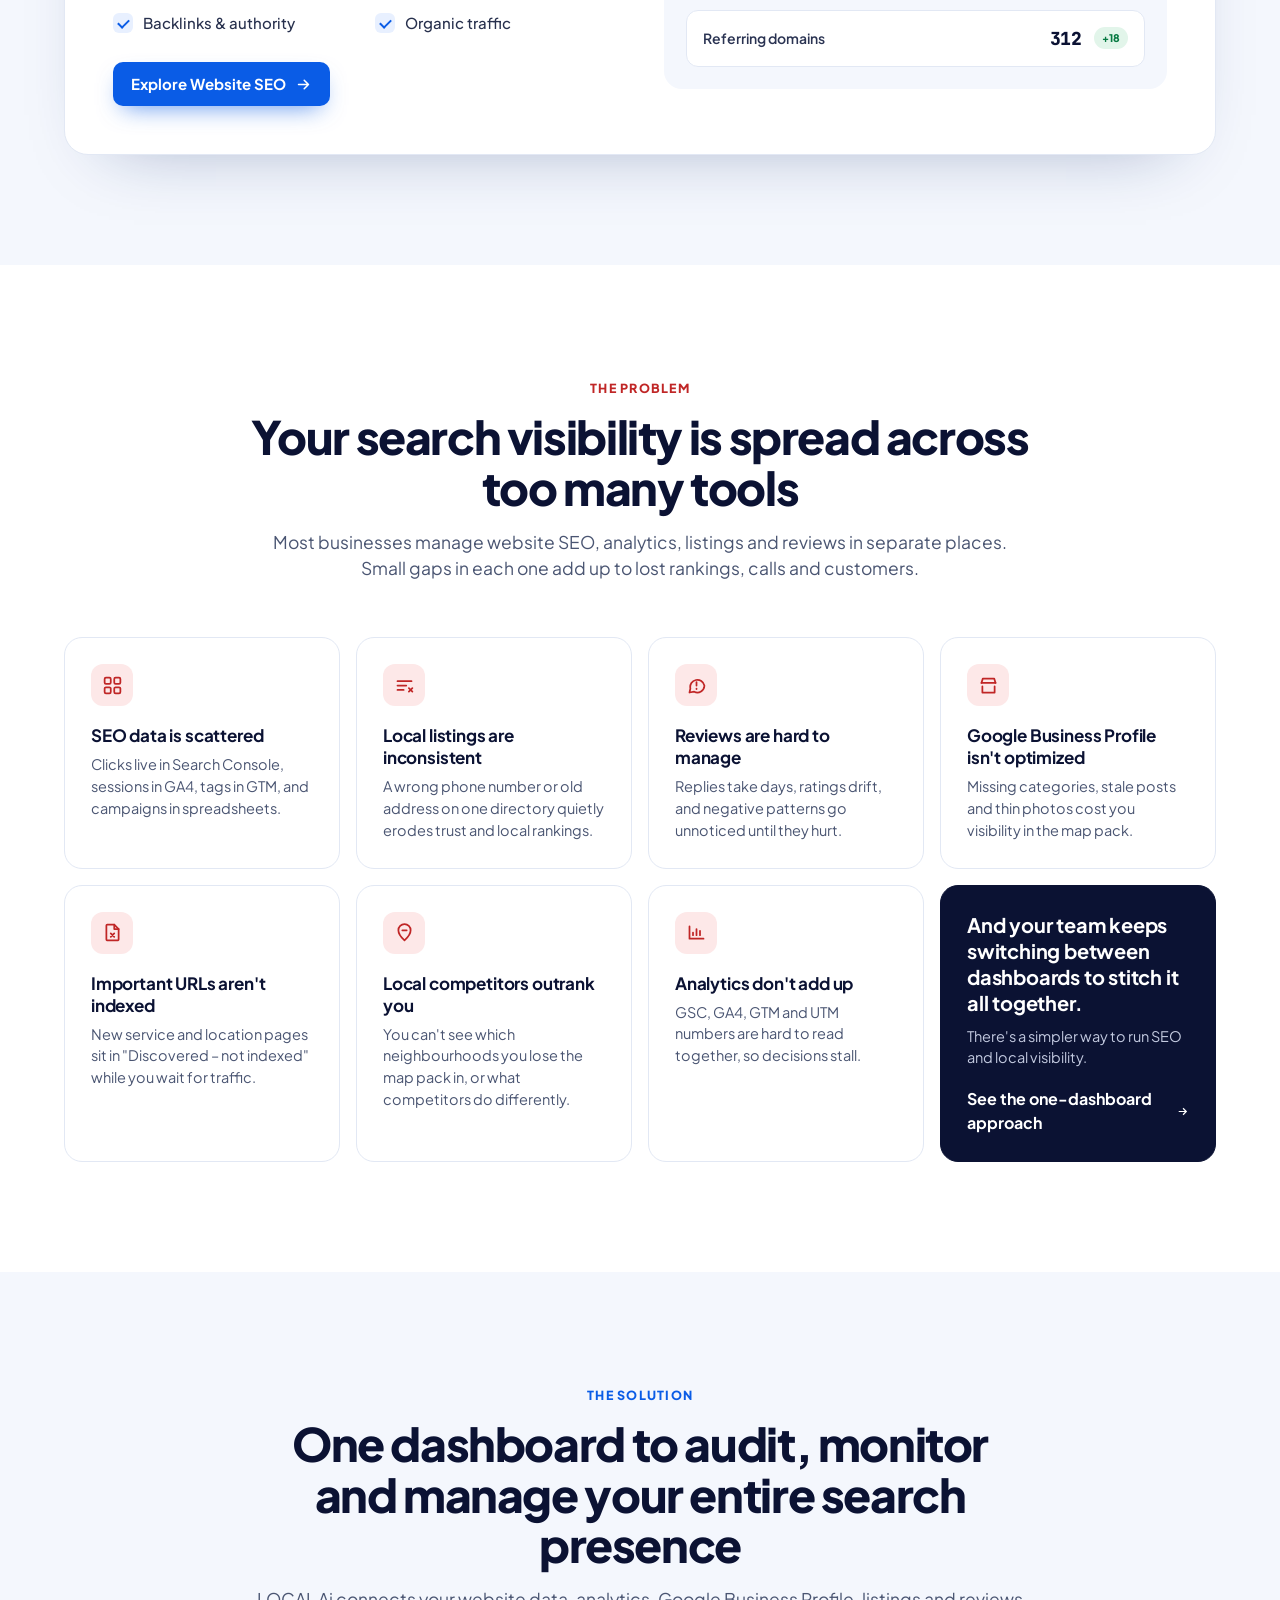
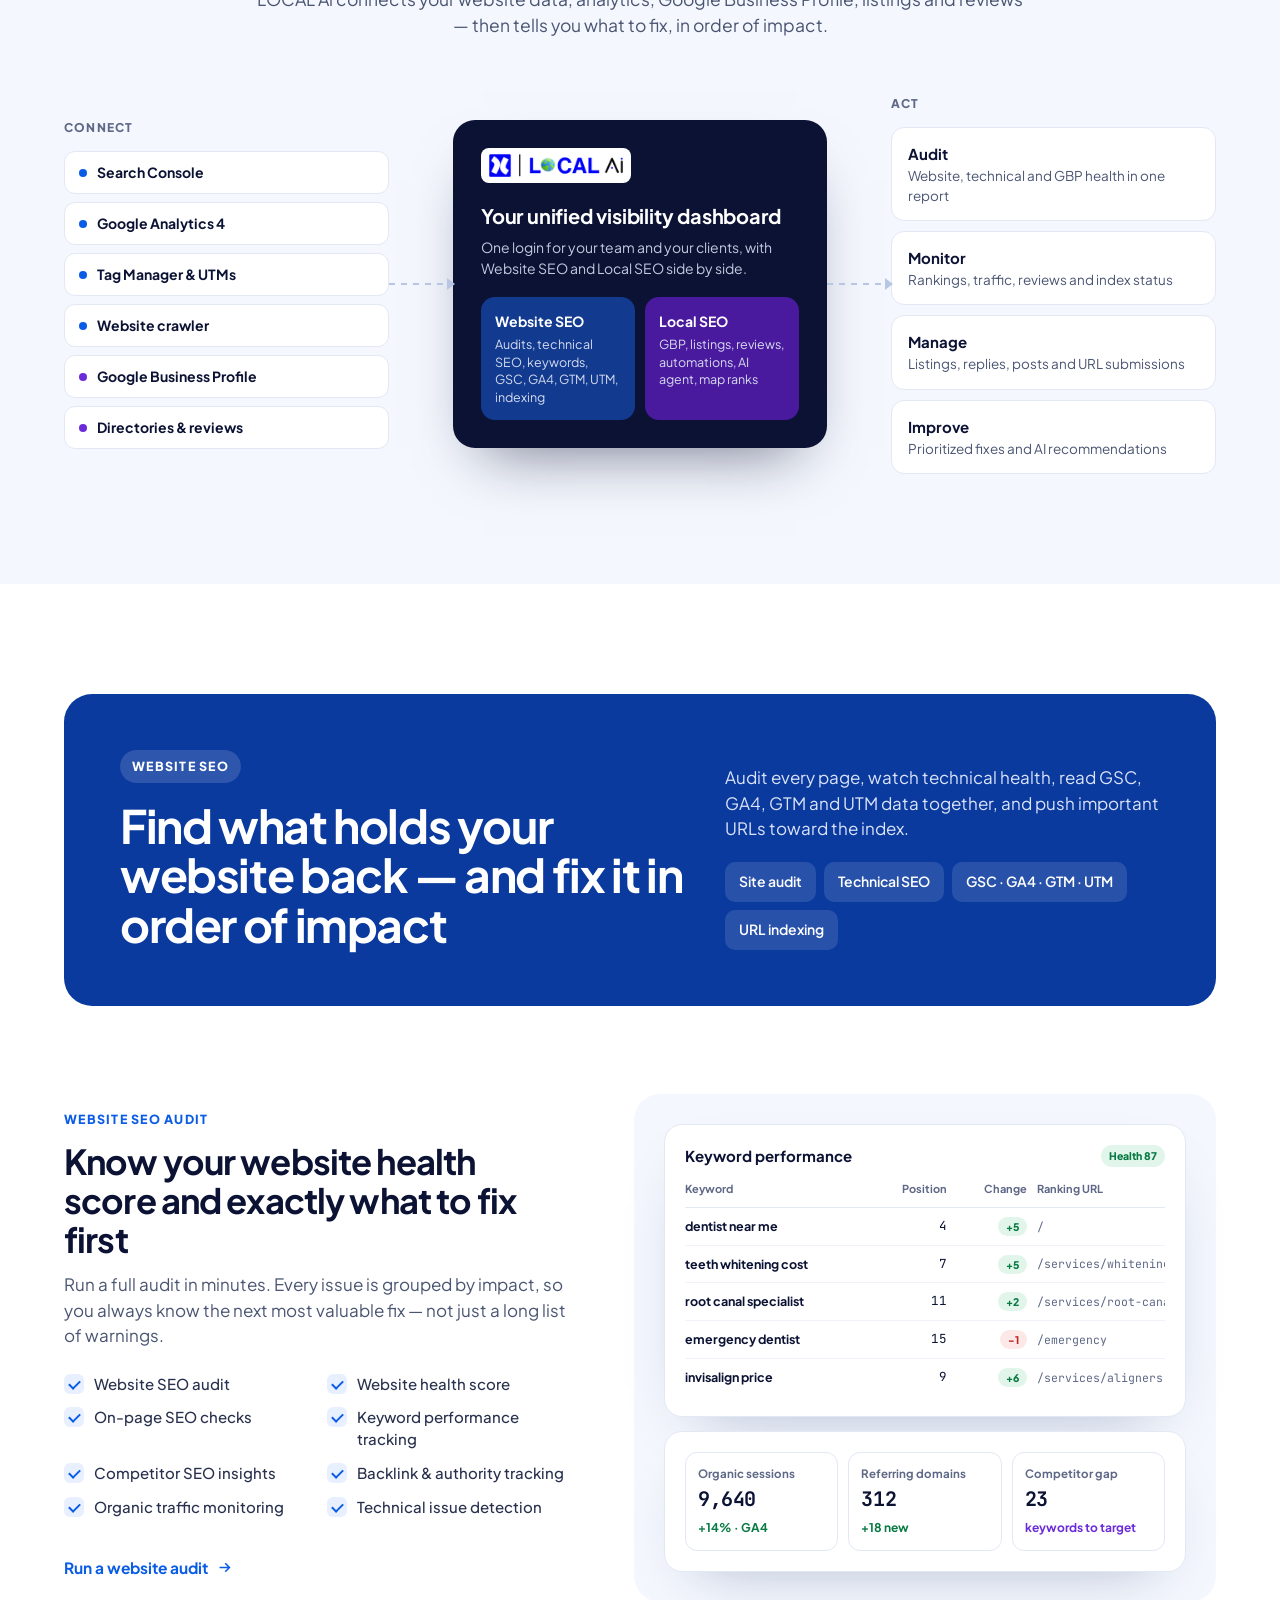
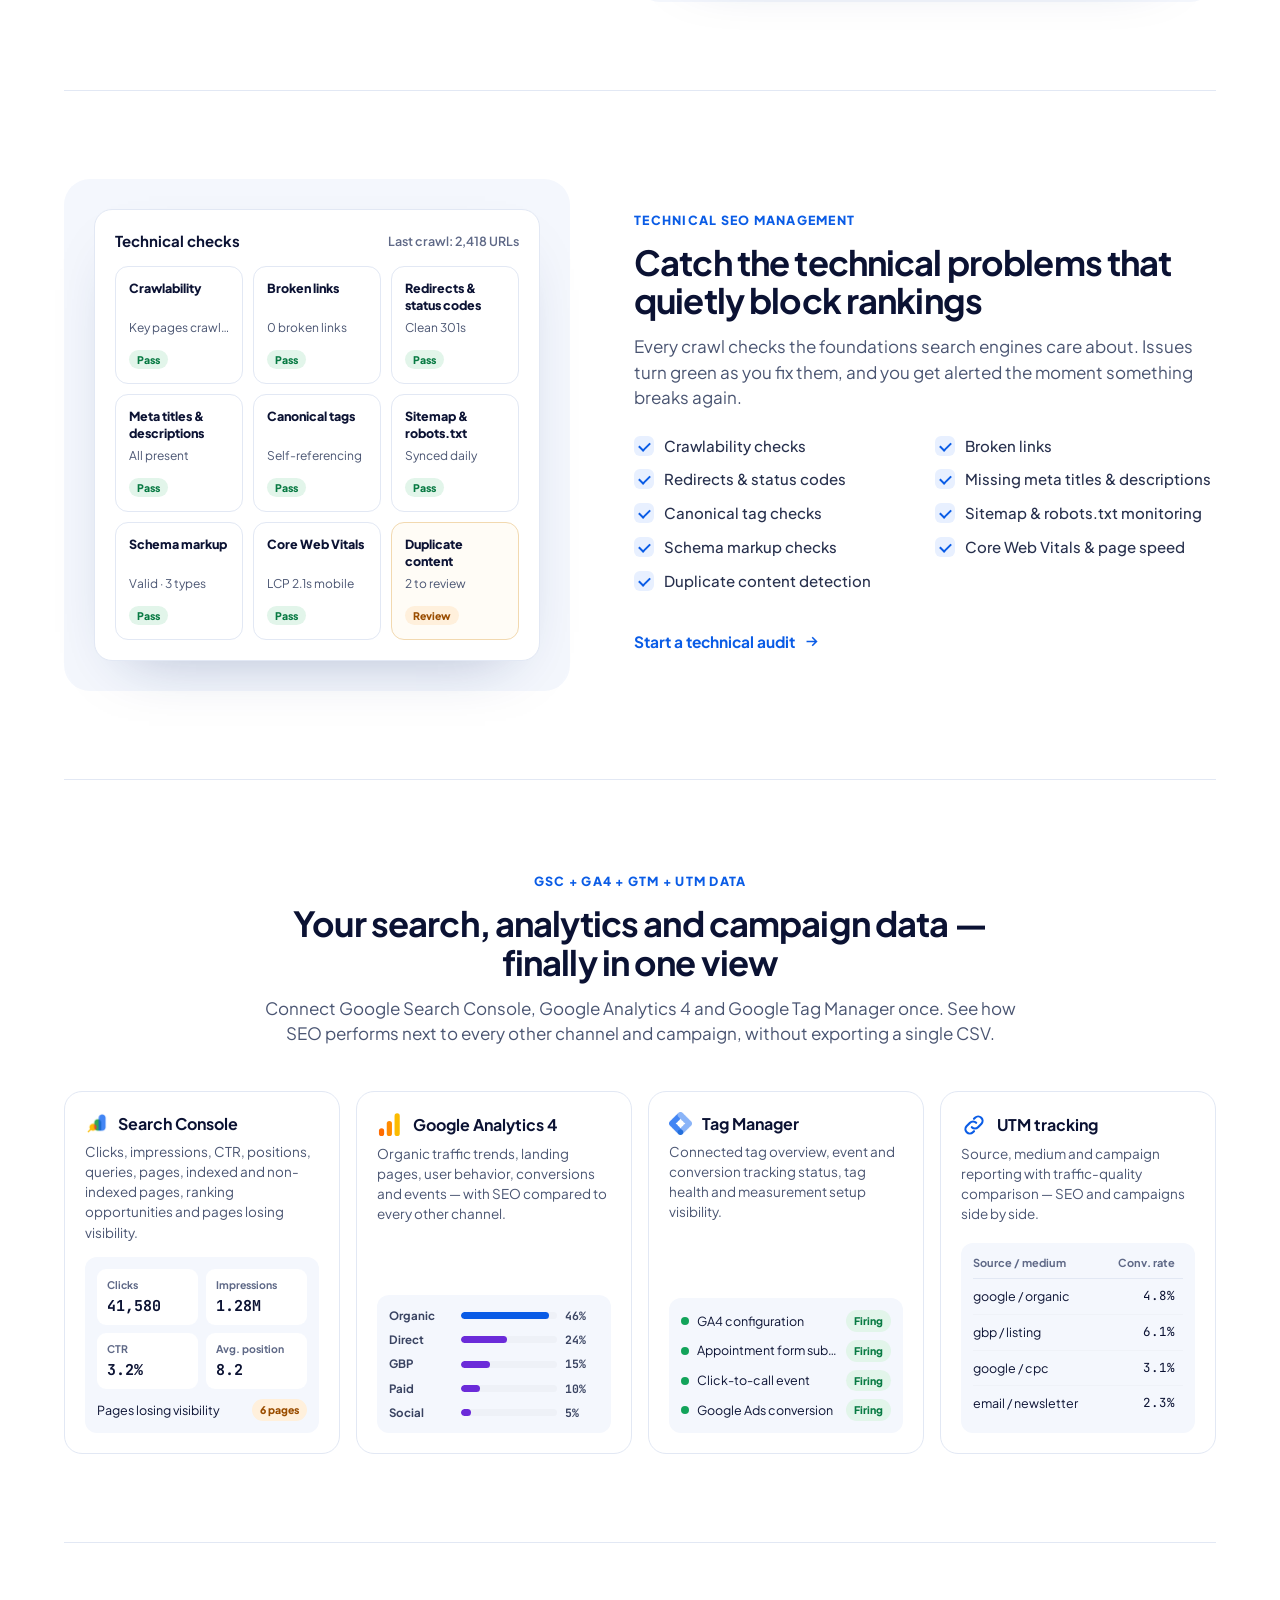
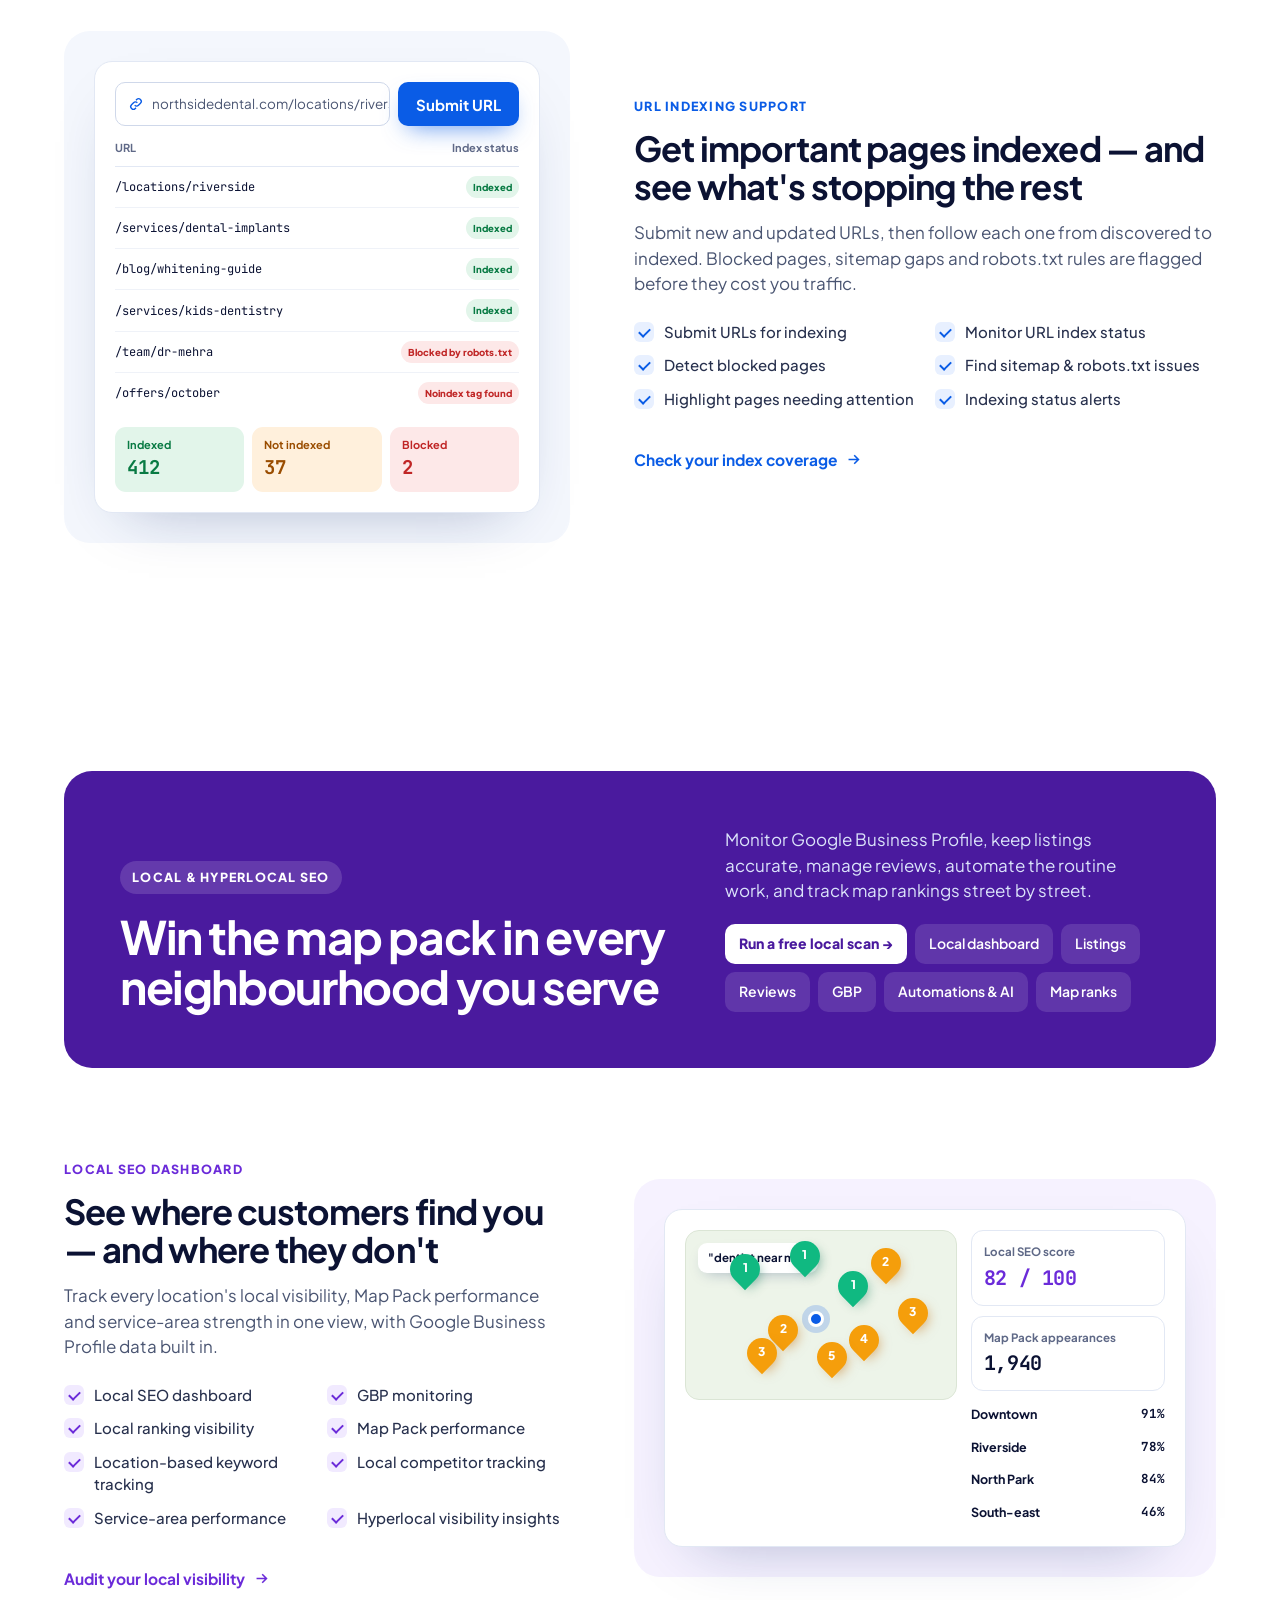
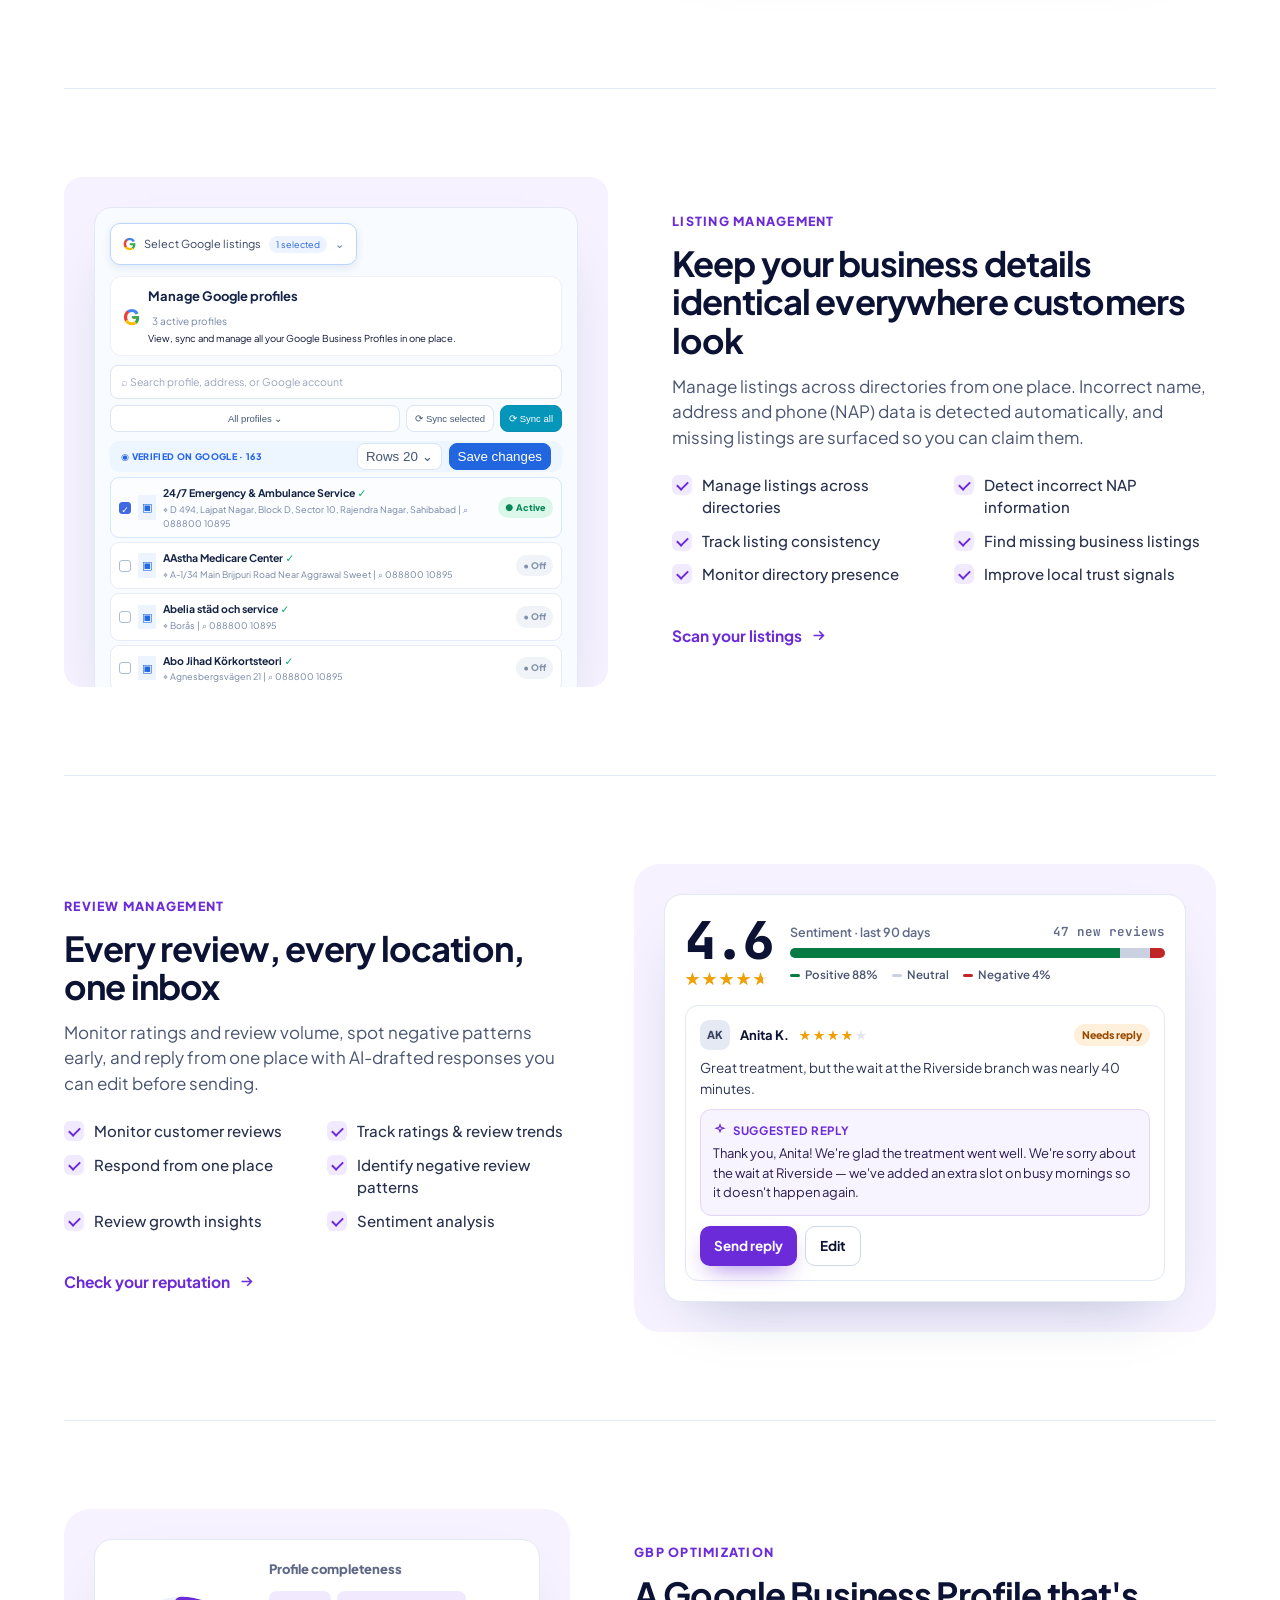
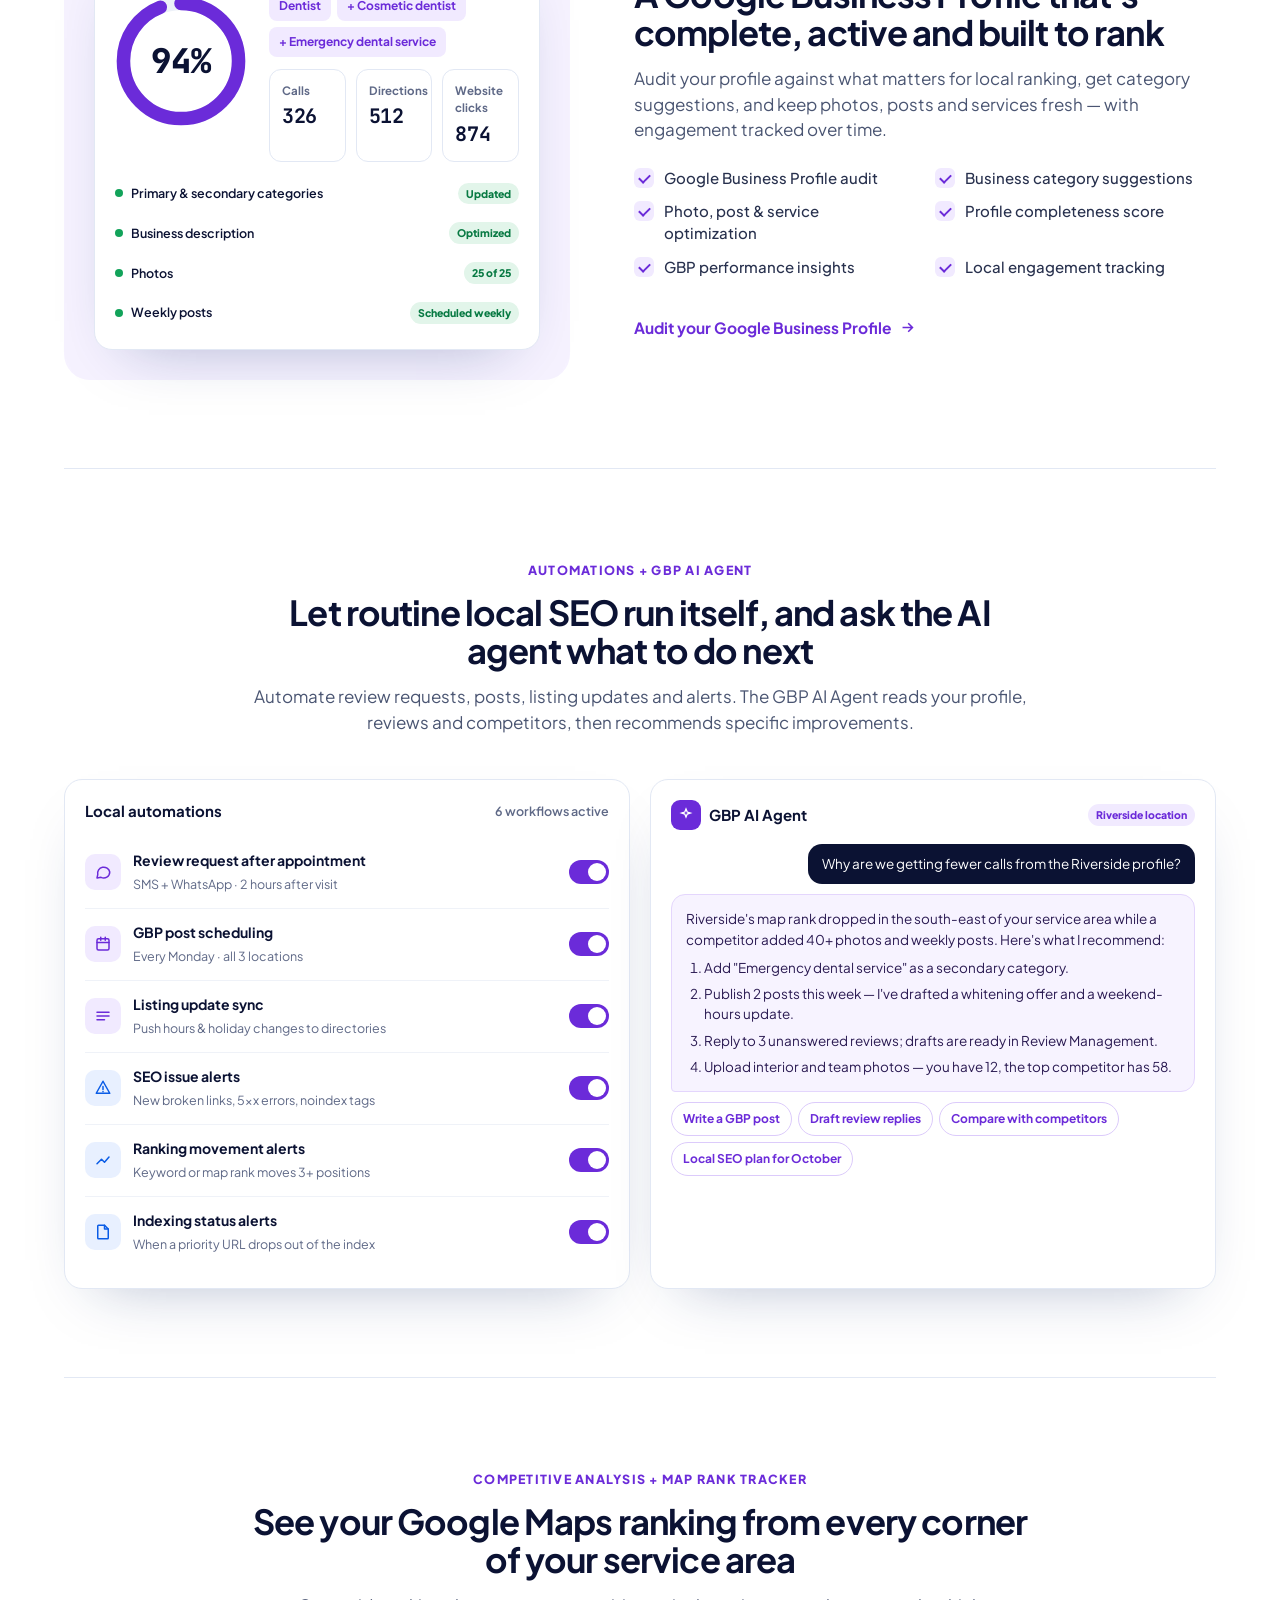
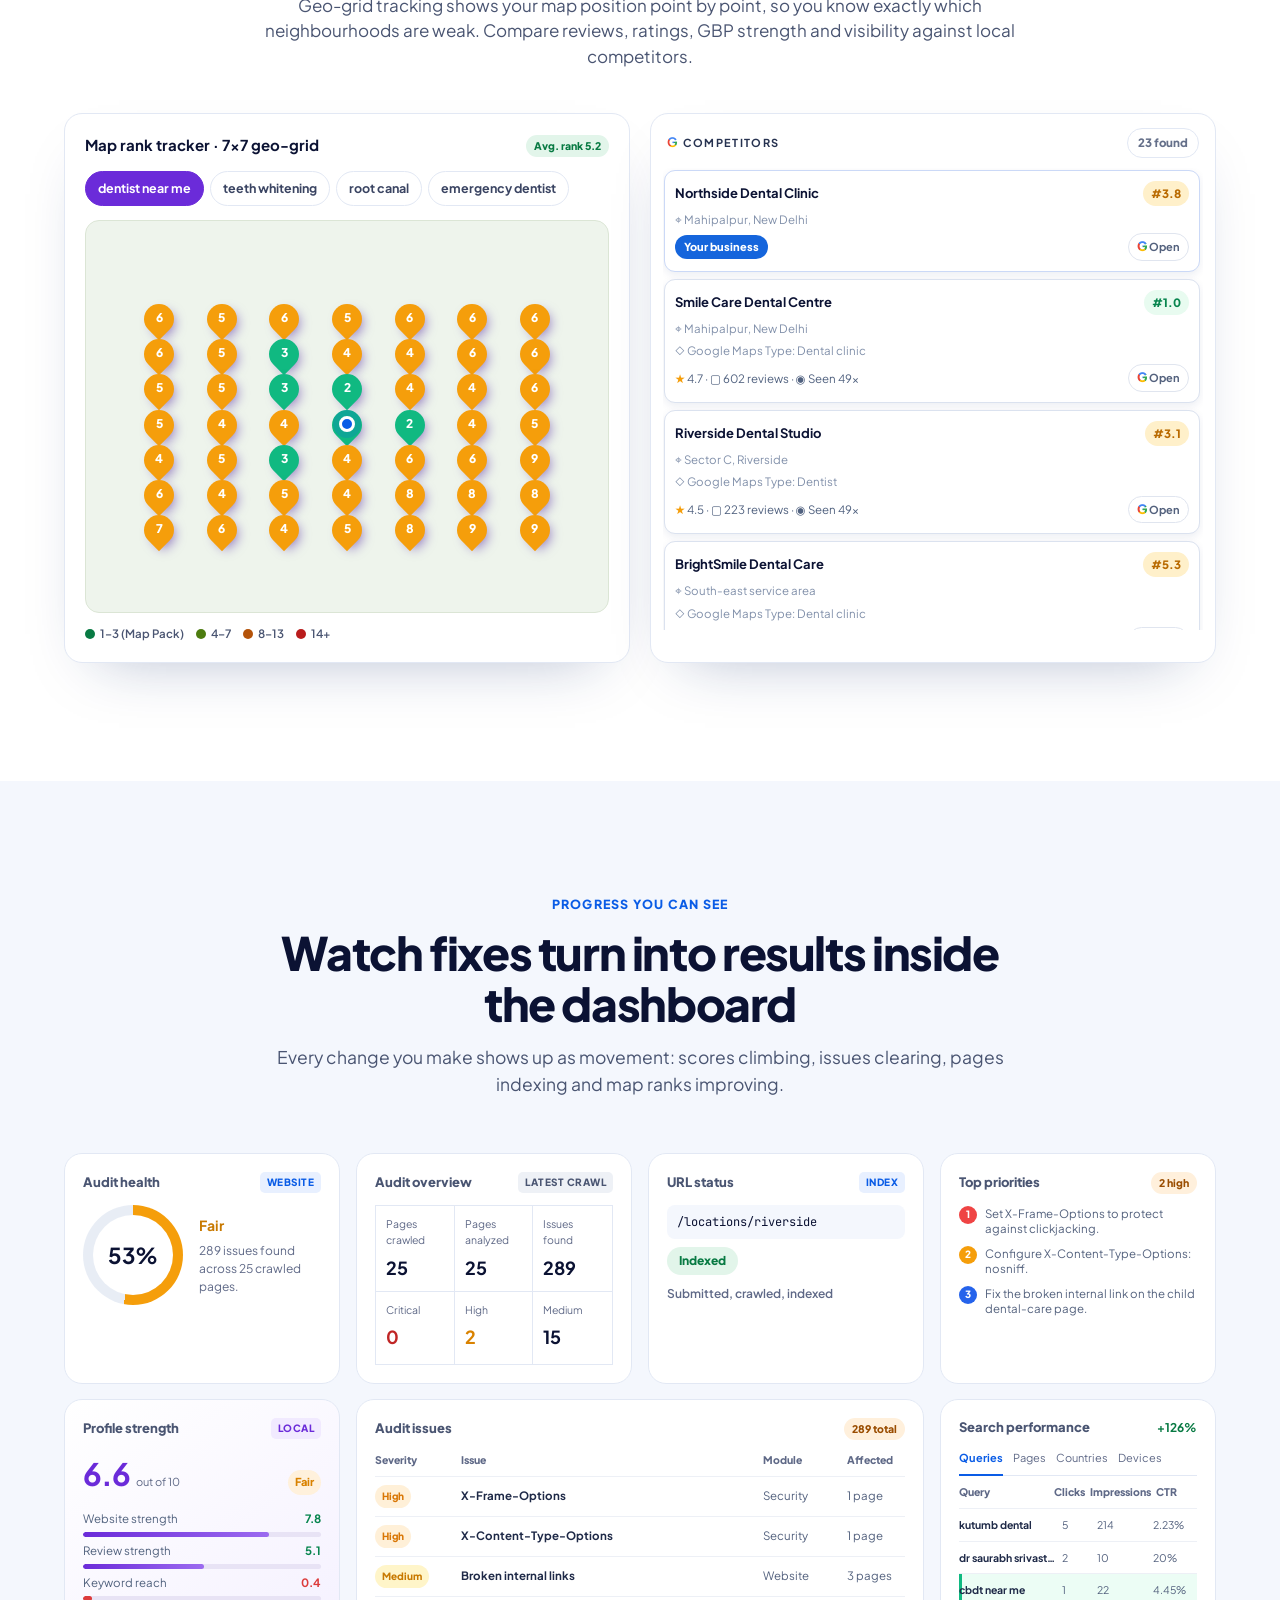
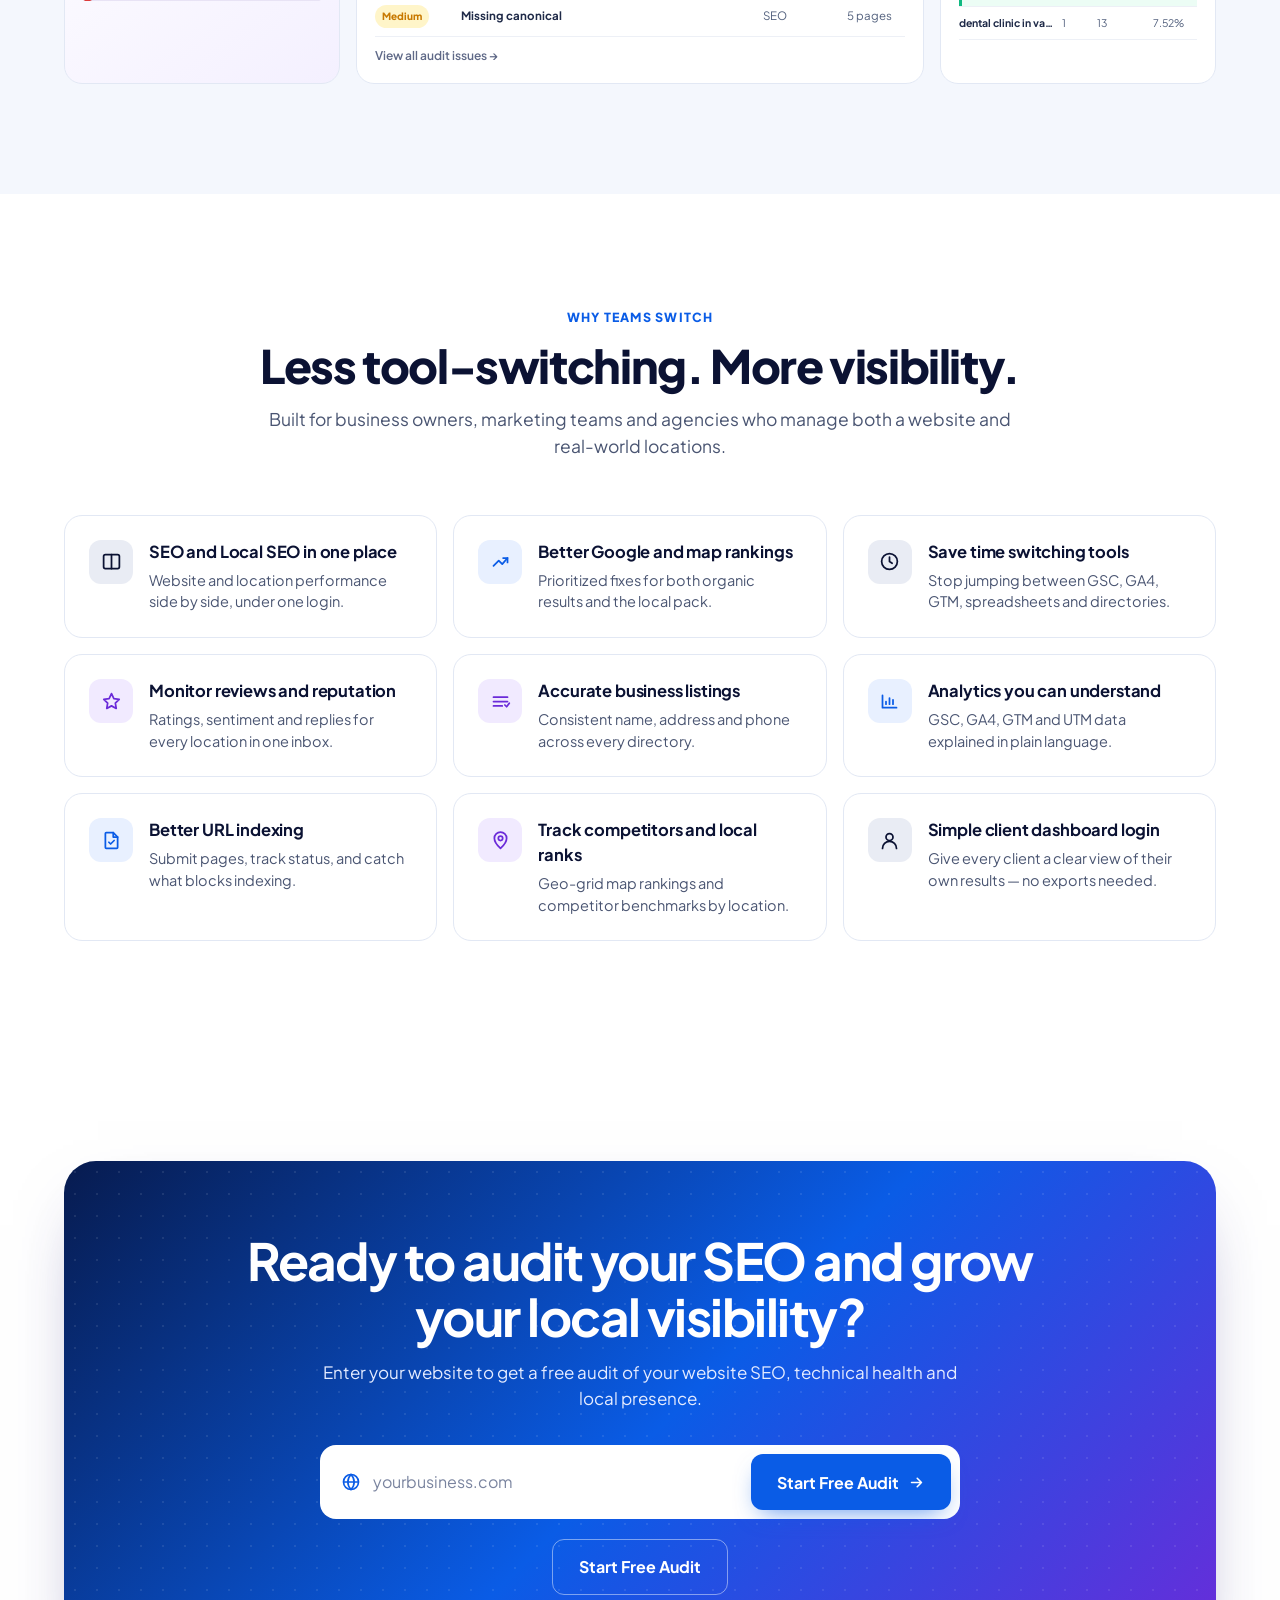
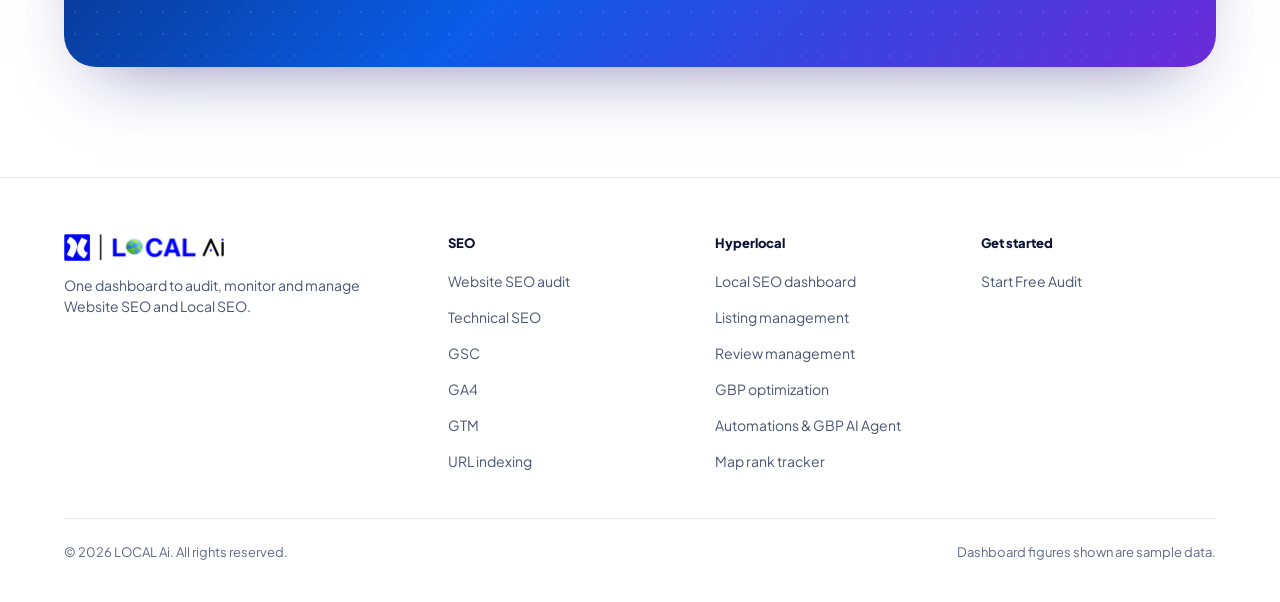
==== commit 8584b940: "Update dashboard links and repair local navigation" ====
--- a/index.html
+++ b/index.html
@@ -184,7 +184,7 @@
 </div>
 <div>
 <p>Audit every page, watch technical health, read GSC, GA4, GTM and UTM data together, and push important URLs toward the index.</p>
-<div class="zjump"><a href="#website-audit">Site audit</a><a href="#technical">Technical SEO</a><a href="#analytics">GSC · GA4 · GTM · UTM</a><a href="#indexing">URL indexing</a></div>
+<div class="zjump"><a href="#website-audit">Site audit</a><a href="https://seo.hyperlocalseoai.com/dashboard/internal-audit">Technical SEO</a><a href="#analytics">GSC · GA4 · GTM · UTM</a><a href="https://seo.hyperlocalseoai.com/dashboard/gsc">URL indexing</a></div>
 </div>
 </div>
 
@@ -197,7 +197,7 @@
 <ul class="fl">
 <li>Website SEO audit</li><li>Website health score</li><li>On-page SEO checks</li><li>Keyword performance tracking</li><li>Competitor SEO insights</li><li>Backlink & authority tracking</li><li>Organic traffic monitoring</li><li>Technical issue detection</li>
 </ul>
-<a href="#audit" class="tl">Run a website audit<svg viewBox="0 0 24 24" aria-hidden="true"><path d="M5 12h14M13 6l6 6-6 6"></path></svg></a>
+<a href="https://seo.hyperlocalseoai.com/dashboard" class="tl">Run a website audit<svg viewBox="0 0 24 24" aria-hidden="true"><path d="M5 12h14M13 6l6 6-6 6"></path></svg></a>
 </div>
 <div class="stage rv">
 <div class="vc">
@@ -228,7 +228,7 @@
 <ul class="fl">
 <li>Crawlability checks</li><li>Broken links</li><li>Redirects & status codes</li><li>Missing meta titles & descriptions</li><li>Canonical tag checks</li><li>Sitemap & robots.txt monitoring</li><li>Schema markup checks</li><li>Core Web Vitals & page speed</li><li>Duplicate content detection</li>
 </ul>
-<a href="#audit" class="tl">Start a technical audit<svg viewBox="0 0 24 24" aria-hidden="true"><path d="M5 12h14M13 6l6 6-6 6"></path></svg></a>
+<a href="https://seo.hyperlocalseoai.com/dashboard/internal-audit" class="tl">Start a technical audit<svg viewBox="0 0 24 24" aria-hidden="true"><path d="M5 12h14M13 6l6 6-6 6"></path></svg></a>
 </div>
 <div class="stage rv">
 <div class="vc">
@@ -280,7 +280,7 @@
 <ul class="fl">
 <li>Submit URLs for indexing</li><li>Monitor URL index status</li><li>Detect blocked pages</li><li>Find sitemap & robots.txt issues</li><li>Highlight pages needing attention</li><li>Indexing status alerts</li>
 </ul>
-<a href="#audit" class="tl">Check your index coverage<svg viewBox="0 0 24 24" aria-hidden="true"><path d="M5 12h14M13 6l6 6-6 6"></path></svg></a>
+<a href="https://seo.hyperlocalseoai.com/dashboard/gsc" class="tl">Check your index coverage<svg viewBox="0 0 24 24" aria-hidden="true"><path d="M5 12h14M13 6l6 6-6 6"></path></svg></a>
 </div>
 <div class="stage rv">
 <div class="vc">
@@ -325,7 +325,7 @@
 <ul class="fl p">
 <li>Local SEO dashboard</li><li>GBP monitoring</li><li>Local ranking visibility</li><li>Map Pack performance</li><li>Location-based keyword tracking</li><li>Local competitor tracking</li><li>Service-area performance</li><li>Hyperlocal visibility insights</li>
 </ul>
-<a href="#audit" class="tl p">Audit your local visibility<svg viewBox="0 0 24 24" aria-hidden="true"><path d="M5 12h14M13 6l6 6-6 6"></path></svg></a>
+<a href="https://gbp.hyperlocalseoai.com/" class="tl p">Audit your local visibility<svg viewBox="0 0 24 24" aria-hidden="true"><path d="M5 12h14M13 6l6 6-6 6"></path></svg></a>
 </div>
 <div class="stage p rv">
 <div class="vc">
@@ -357,7 +357,7 @@
 <ul class="fl p">
 <li>Manage listings across directories</li><li>Detect incorrect NAP information</li><li>Track listing consistency</li><li>Find missing business listings</li><li>Monitor directory presence</li><li>Improve local trust signals</li>
 </ul>
-<a href="#audit" class="tl p">Scan your listings<svg viewBox="0 0 24 24" aria-hidden="true"><path d="M5 12h14M13 6l6 6-6 6"></path></svg></a>
+<a href="https://gbp.hyperlocalseoai.com/" class="tl p">Scan your listings<svg viewBox="0 0 24 24" aria-hidden="true"><path d="M5 12h14M13 6l6 6-6 6"></path></svg></a>
 </div>
 <div class="stage p rv listing-stage">
 <div class="vc listing-manager">
@@ -378,7 +378,7 @@
 <ul class="fl p">
 <li>Monitor customer reviews</li><li>Track ratings & review trends</li><li>Respond from one place</li><li>Identify negative review patterns</li><li>Review growth insights</li><li>Sentiment analysis</li>
 </ul>
-<a href="#audit" class="tl p">Check your reputation<svg viewBox="0 0 24 24" aria-hidden="true"><path d="M5 12h14M13 6l6 6-6 6"></path></svg></a>
+<a href="https://gbp.hyperlocalseoai.com/" class="tl p">Check your reputation<svg viewBox="0 0 24 24" aria-hidden="true"><path d="M5 12h14M13 6l6 6-6 6"></path></svg></a>
 </div>
 <div class="stage p rv">
 <div class="vc">
@@ -409,7 +409,7 @@
 <ul class="fl p">
 <li>Google Business Profile audit</li><li>Business category suggestions</li><li>Photo, post & service optimization</li><li>Profile completeness score</li><li>GBP performance insights</li><li>Local engagement tracking</li>
 </ul>
-<a href="#audit" class="tl p">Audit your Google Business Profile<svg viewBox="0 0 24 24" aria-hidden="true"><path d="M5 12h14M13 6l6 6-6 6"></path></svg></a>
+<a href="https://gbp.hyperlocalseoai.com/" class="tl p">Audit your Google Business Profile<svg viewBox="0 0 24 24" aria-hidden="true"><path d="M5 12h14M13 6l6 6-6 6"></path></svg></a>
 </div>
 <div class="stage p rv">
 <div class="vc">
@@ -560,9 +560,9 @@
 <div class="wrap">
 <div class="fgrid">
 <div><img src="assets/local-ai-logo.png" alt="LOCAL Ai" width="160" height="27" /><p>One dashboard to audit, monitor and manage Website SEO and Local SEO.</p></div>
-<div><h6>SEO</h6><ul><li><a href="#website-audit">Website SEO audit</a></li><li><a href="#technical">Technical SEO</a></li><li><a href="#analytics">GSC, GA4, GTM & UTM</a></li><li><a href="#indexing">URL indexing</a></li></ul></div>
-<div><h6>Hyperlocal</h6><ul><li><a href="#local-dashboard">Local SEO dashboard</a></li><li><a href="#listings">Listing management</a></li><li><a href="#reviews">Review management</a></li><li><a href="#gbp">GBP optimization</a></li><li><a href="#automations">Automations & GBP AI Agent</a></li><li><a href="#map-rank">Map rank tracker</a></li></ul></div>
-<div><h6>Get started</h6><ul><li><a href="#audit">Start Free Audit</a></li><li><a href="#audit">Start Free Audit</a></li><li><a href="#home">Home</a></li></ul></div>
+<div><h6>SEO</h6><ul><li><a href="https://seo.hyperlocalseoai.com/dashboard">Website SEO audit</a></li><li><a href="https://seo.hyperlocalseoai.com/dashboard/internal-audit">Technical SEO</a></li><li><a href="https://seo.hyperlocalseoai.com/dashboard/gsc">GSC</a></li><li><a href="https://seo.hyperlocalseoai.com/dashboard/ga4">GA4</a></li><li><a href="https://seo.hyperlocalseoai.com/dashboard/gtm">GTM</a></li><li><a href="https://seo.hyperlocalseoai.com/dashboard/gsc">URL indexing</a></li></ul></div>
+<div><h6>Hyperlocal</h6><ul><li><a href="https://gbp.hyperlocalseoai.com/">Local SEO dashboard</a></li><li><a href="https://gbp.hyperlocalseoai.com/">Listing management</a></li><li><a href="https://gbp.hyperlocalseoai.com/">Review management</a></li><li><a href="https://gbp.hyperlocalseoai.com/">GBP optimization</a></li><li><a href="https://gbp.hyperlocalseoai.com/">Automations & GBP AI Agent</a></li><li><a href="https://gbp.hyperlocalseoai.com/">Map rank tracker</a></li></ul></div>
+<div><h6>Get started</h6><ul><li><a href="#audit">Start Free Audit</a></li></ul></div>
 </div>
 <div class="copy"><span>© 2026 LOCAL Ai. All rights reserved.</span><span>Dashboard figures shown are sample data.</span></div>
 </div>
@@ -777,37 +777,37 @@
 
     // tabs
     const T = {
-      web: { label: 'Website SEO', group: 'Website SEO', tone: 'b', btn: 'pri', cta: 'Explore Website SEO', href: '#website-audit', cardTitle: 'Website overview',
+      web: { label: 'Website SEO', group: 'Website SEO', tone: 'b', btn: 'pri', cta: 'Explore Website SEO', href: 'https://seo.hyperlocalseoai.com/dashboard', cardTitle: 'Website overview',
         title: 'Audit, track and grow your website’s organic performance',
         desc: 'Get a website health score, see which keywords move, and compare your organic visibility with competitors — all from one audit.',
         bullets: ['Website SEO audit', 'Health score', 'Keyword tracking', 'On-page checks', 'Backlinks & authority', 'Organic traffic'],
         rows: [['Health score', '87 / 100', 'Good', 'ok'], ['Tracked keywords', '148', '+12 top 10', 'ok'], ['Organic sessions', '9,640', '+14%', 'ok'], ['Referring domains', '312', '+18', 'ok']] },
-      tech: { label: 'Technical SEO', group: 'Website SEO', tone: 'b', btn: 'pri', cta: 'Explore Technical SEO', href: '#technical', cardTitle: 'Technical health',
+      tech: { label: 'Technical SEO', group: 'Website SEO', tone: 'b', btn: 'pri', cta: 'Explore Technical SEO', href: 'https://seo.hyperlocalseoai.com/dashboard/internal-audit', cardTitle: 'Technical health',
         title: 'Catch the technical issues that block rankings',
         desc: 'Crawlability, broken links, redirects, canonicals, schema, sitemaps and Core Web Vitals — checked on every crawl with alerts when something breaks.',
         bullets: ['Crawlability', 'Broken links', 'Redirects & status codes', 'Meta tags', 'Schema & canonicals', 'Core Web Vitals'],
         rows: [['Crawl errors', '0', 'Resolved', 'ok'], ['Missing meta descriptions', '3', 'Review', 'warn'], ['Mobile LCP', '2.1s', 'Pass', 'ok'], ['Sitemap & robots.txt', 'Synced', 'Monitored', 'ok']] },
-      local: { label: 'Local SEO', group: 'Local SEO', tone: 'p', btn: 'ppl', cta: 'Explore Local SEO', href: '#local-dashboard', cardTitle: 'Local overview',
+      local: { label: 'Local SEO', group: 'Local SEO', tone: 'p', btn: 'ppl', cta: 'Explore Local SEO', href: 'https://gbp.hyperlocalseoai.com/', cardTitle: 'Local overview',
         title: 'See how visible you are in local search and the map pack',
         desc: 'Monitor every location’s Google Business Profile, local rankings and Map Pack performance, with competitors tracked alongside.',
         bullets: ['Local SEO dashboard', 'GBP monitoring', 'Map Pack performance', 'Location keywords', 'Local competitors', 'Service areas'],
         rows: [['Local SEO score', '82', 'Strong', 'ok'], ['Map Pack appearances', '1,940', '+31%', 'ok'], ['Location keywords', '36', 'Tracked', 'pinfo'], ['Local competitors', '5', 'Watching', 'pinfo']] },
-      hyper: { label: 'Hyperlocal', group: 'Hyperlocal SEO', tone: 'p', btn: 'ppl', cta: 'Explore Map Rank Tracker', href: '#map-rank', cardTitle: 'Hyperlocal visibility',
+      hyper: { label: 'Hyperlocal', group: 'Hyperlocal SEO', tone: 'p', btn: 'ppl', cta: 'Explore Map Rank Tracker', href: 'https://gbp.hyperlocalseoai.com/', cardTitle: 'Hyperlocal visibility',
         title: 'Track visibility street by street, not just city-wide',
         desc: 'Geo-grid rank tracking shows your map position from dozens of points around each location, so weak service areas stand out immediately.',
         bullets: ['Geo-grid rank tracking', 'Keyword positions by location', 'Weak service areas', 'Visibility over time', 'Competitor rank tracking', 'Map rank alerts'],
         rows: [['Geo-grid points', '49', 'Per keyword', 'pinfo'], ['Avg. map rank', '2.4', 'Improving', 'ok'], ['Weak service areas', '2', 'Action needed', 'warn'], ['Service areas', '8', 'Monitored', 'ok']] },
-      reviews: { label: 'Reviews', group: 'Review management', tone: 'p', btn: 'ppl', cta: 'Explore Review Management', href: '#reviews', cardTitle: 'Reputation',
+      reviews: { label: 'Reviews', group: 'Review management', tone: 'p', btn: 'ppl', cta: 'Explore Review Management', href: 'https://gbp.hyperlocalseoai.com/', cardTitle: 'Reputation',
         title: 'Monitor, reply to and learn from every review',
         desc: 'All reviews from every location in one inbox, with rating trends, sentiment insights and AI-drafted replies.',
         bullets: ['Review monitoring', 'Rating trends', 'Reply from one place', 'Negative pattern alerts', 'Sentiment insights', 'Review requests'],
         rows: [['Average rating', '4.6', '+0.5', 'ok'], ['New reviews (90d)', '47', '+35', 'ok'], ['Awaiting reply', '3', 'Drafts ready', 'warn'], ['Positive sentiment', '88%', '+17 pts', 'ok']] },
-      listings: { label: 'Listings', group: 'Listing management', tone: 'p', btn: 'ppl', cta: 'Explore Listing Management', href: '#listings', cardTitle: 'Listing health',
+      listings: { label: 'Listings', group: 'Listing management', tone: 'p', btn: 'ppl', cta: 'Explore Listing Management', href: 'https://gbp.hyperlocalseoai.com/', cardTitle: 'Listing health',
         title: 'Accurate business details on every directory',
         desc: 'Find incorrect NAP data, duplicate and missing listings, and keep directories in sync from one place.',
         bullets: ['Directory management', 'NAP error detection', 'Consistency tracking', 'Missing listings', 'Directory presence', 'Trust signals'],
         rows: [['Listing consistency', '97%', 'Healthy', 'ok'], ['Directories synced', '6 / 6', 'Synced', 'ok'], ['NAP mismatches', '0', 'Resolved', 'ok'], ['Missing listings', '1', 'Create', 'warn']] },
-      gbp: { label: 'GBP Optimization', group: 'Google Business Profile', tone: 'p', btn: 'ppl', cta: 'Explore GBP Optimization', href: '#gbp', cardTitle: 'Profile strength',
+      gbp: { label: 'GBP Optimization', group: 'Google Business Profile', tone: 'p', btn: 'ppl', cta: 'Explore GBP Optimization', href: 'https://gbp.hyperlocalseoai.com/', cardTitle: 'Profile strength',
         title: 'A complete, active Google Business Profile that ranks',
         desc: 'Profile audits, category suggestions, photo and post guidance, and engagement insights — plus an AI agent that tells you what to do next.',
         bullets: ['GBP audit', 'Category suggestions', 'Photos, posts & services', 'Completeness score', 'Performance insights', 'GBP AI Agent'],
@@ -898,7 +898,7 @@
       <p>Start a free audit in the workspace you need.</p>
     </div>
     <div class="dashboard-options">
-      <a class="dashboard-option website" href="https://seo.hyperlocalseoai.com/login">
+      <a class="dashboard-option website" href="https://seo.hyperlocalseoai.com/dashboard">
         <span class="dashboard-option-icon"><span class="brand-mark"><img src="assets/local-ai-logo.png" alt="" /></span></span>
         <span class="dashboard-option-copy"><b>Website SEO</b><small>Technical audits, search performance<br />and website visibility.</small><span class="dashboard-tags"><span>Site audit</span><span>Rank tracking</span><span>Competitors</span></span></span>
         <span class="dashboard-illustration web-illustration" aria-hidden="true"><svg viewBox="0 0 150 115"><rect x="20" y="10" width="90" height="76" rx="8" fill="#fff" stroke="#cfdbf6" stroke-width="3"/><path d="M21 28h88" stroke="#b7c9ed" stroke-width="3"/><circle cx="31" cy="19" r="3" fill="#ff6b8a"/><circle cx="41" cy="19" r="3" fill="#f9be4a"/><circle cx="51" cy="19" r="3" fill="#57cb7d"/><path d="M34 70V58M49 70V49M64 70V41M79 70V34" stroke="#3977eb" stroke-width="9" stroke-linecap="round"/><circle cx="94" cy="69" r="22" fill="none" stroke="#1a49cf" stroke-width="7"/><path d="m110 85 18 18" stroke="#1a49cf" stroke-width="8" stroke-linecap="round"/></svg></span>
